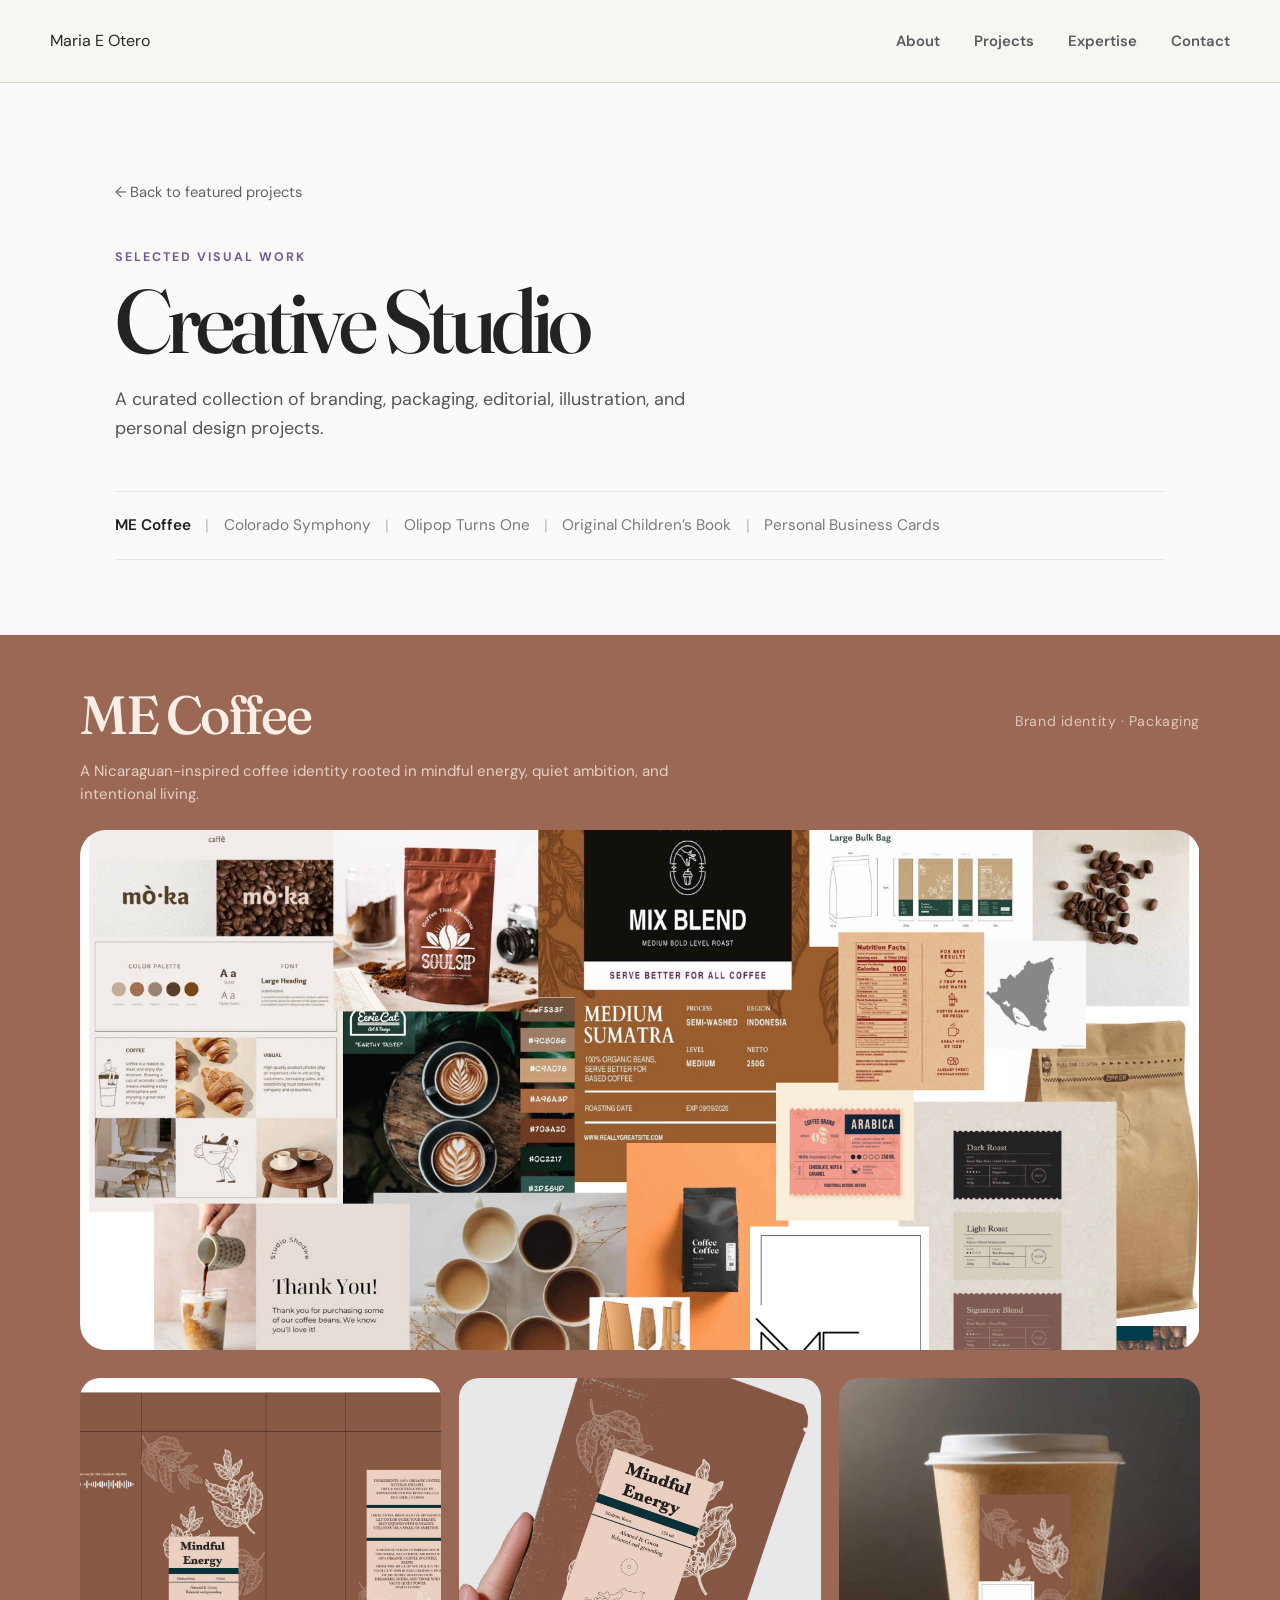
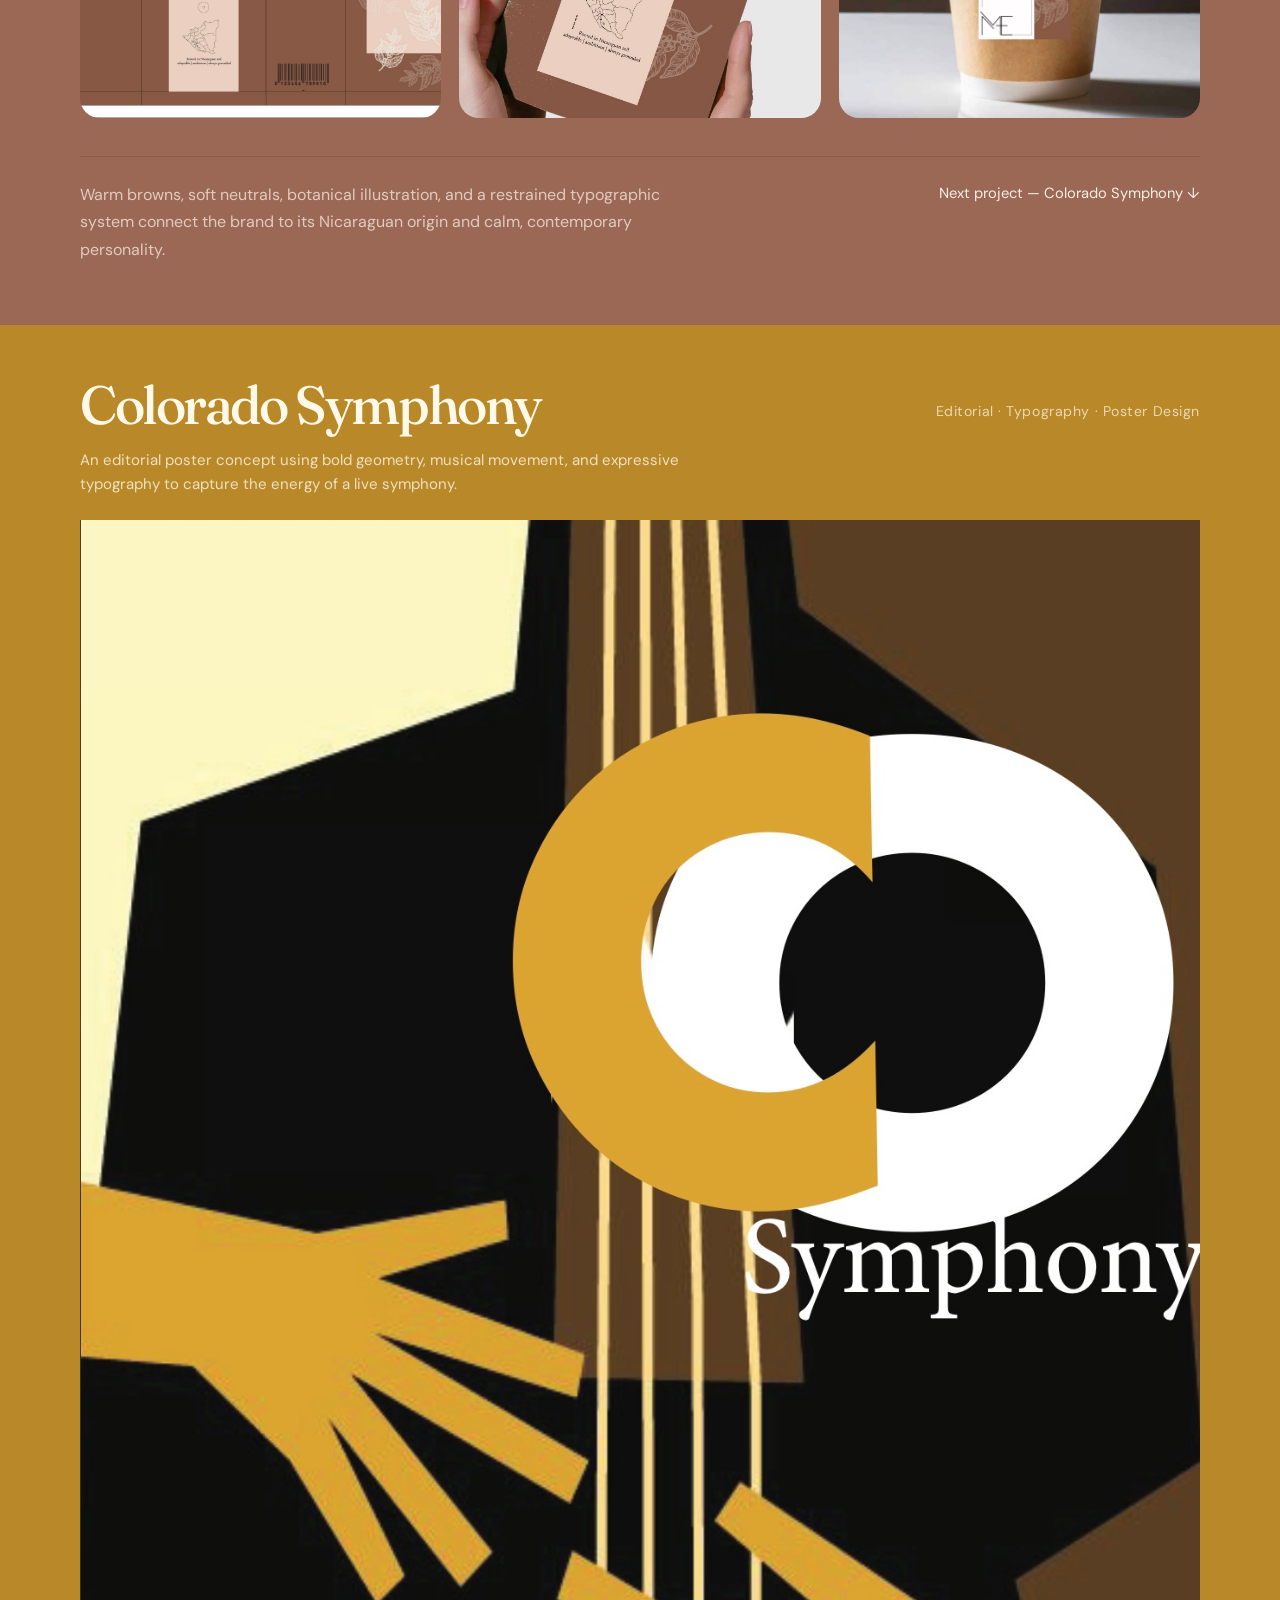
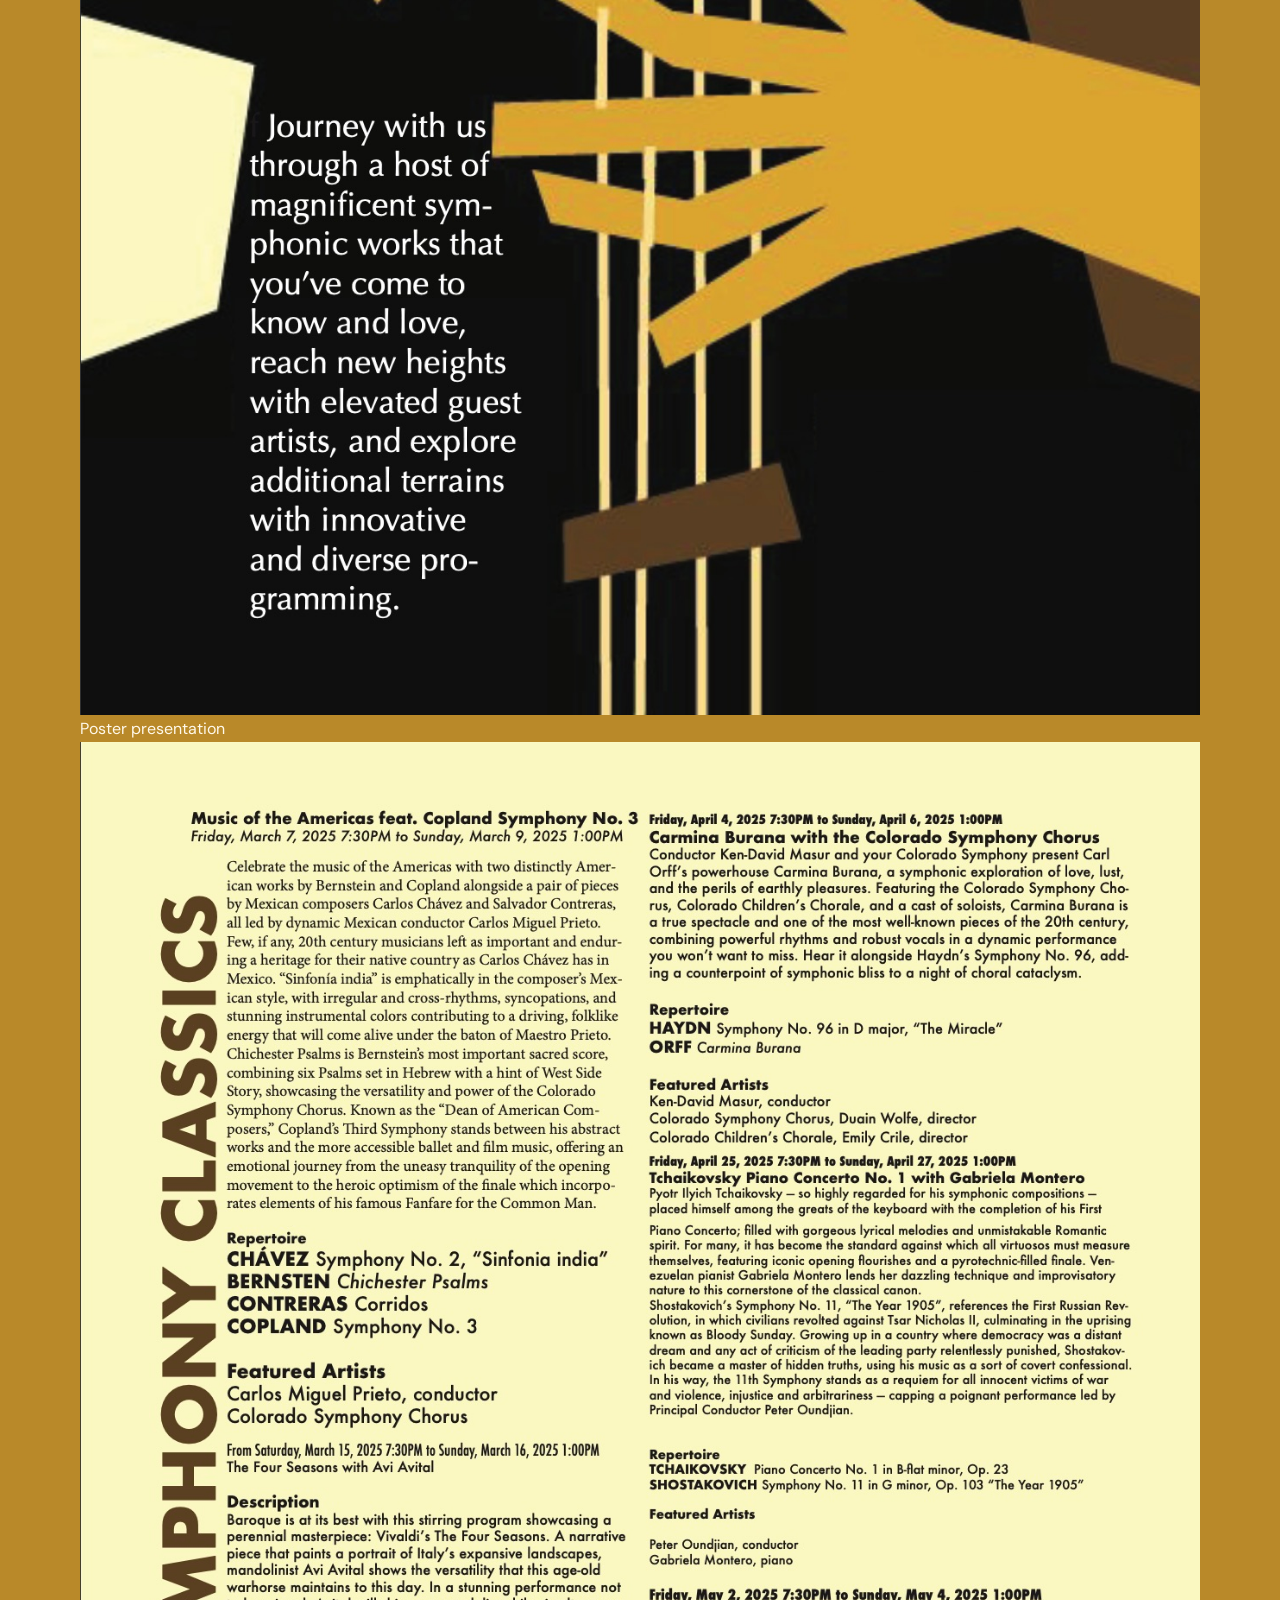
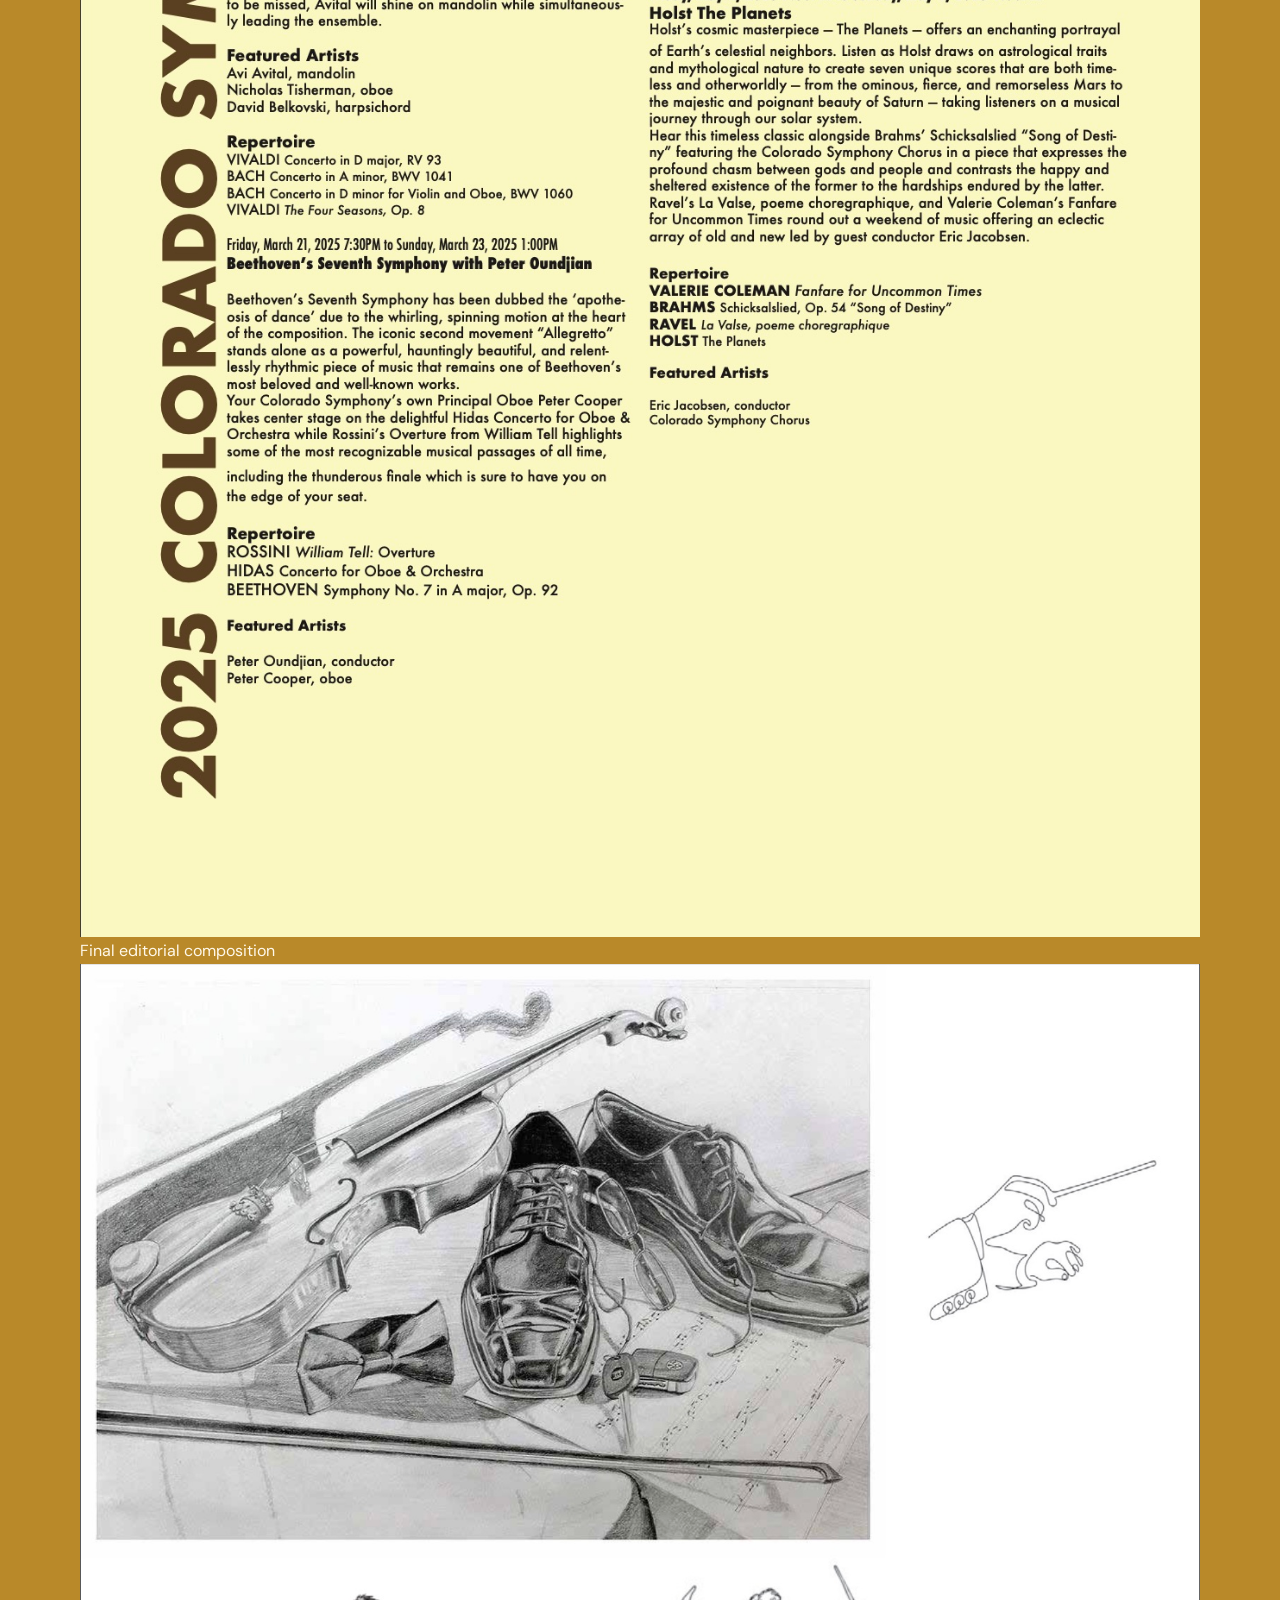
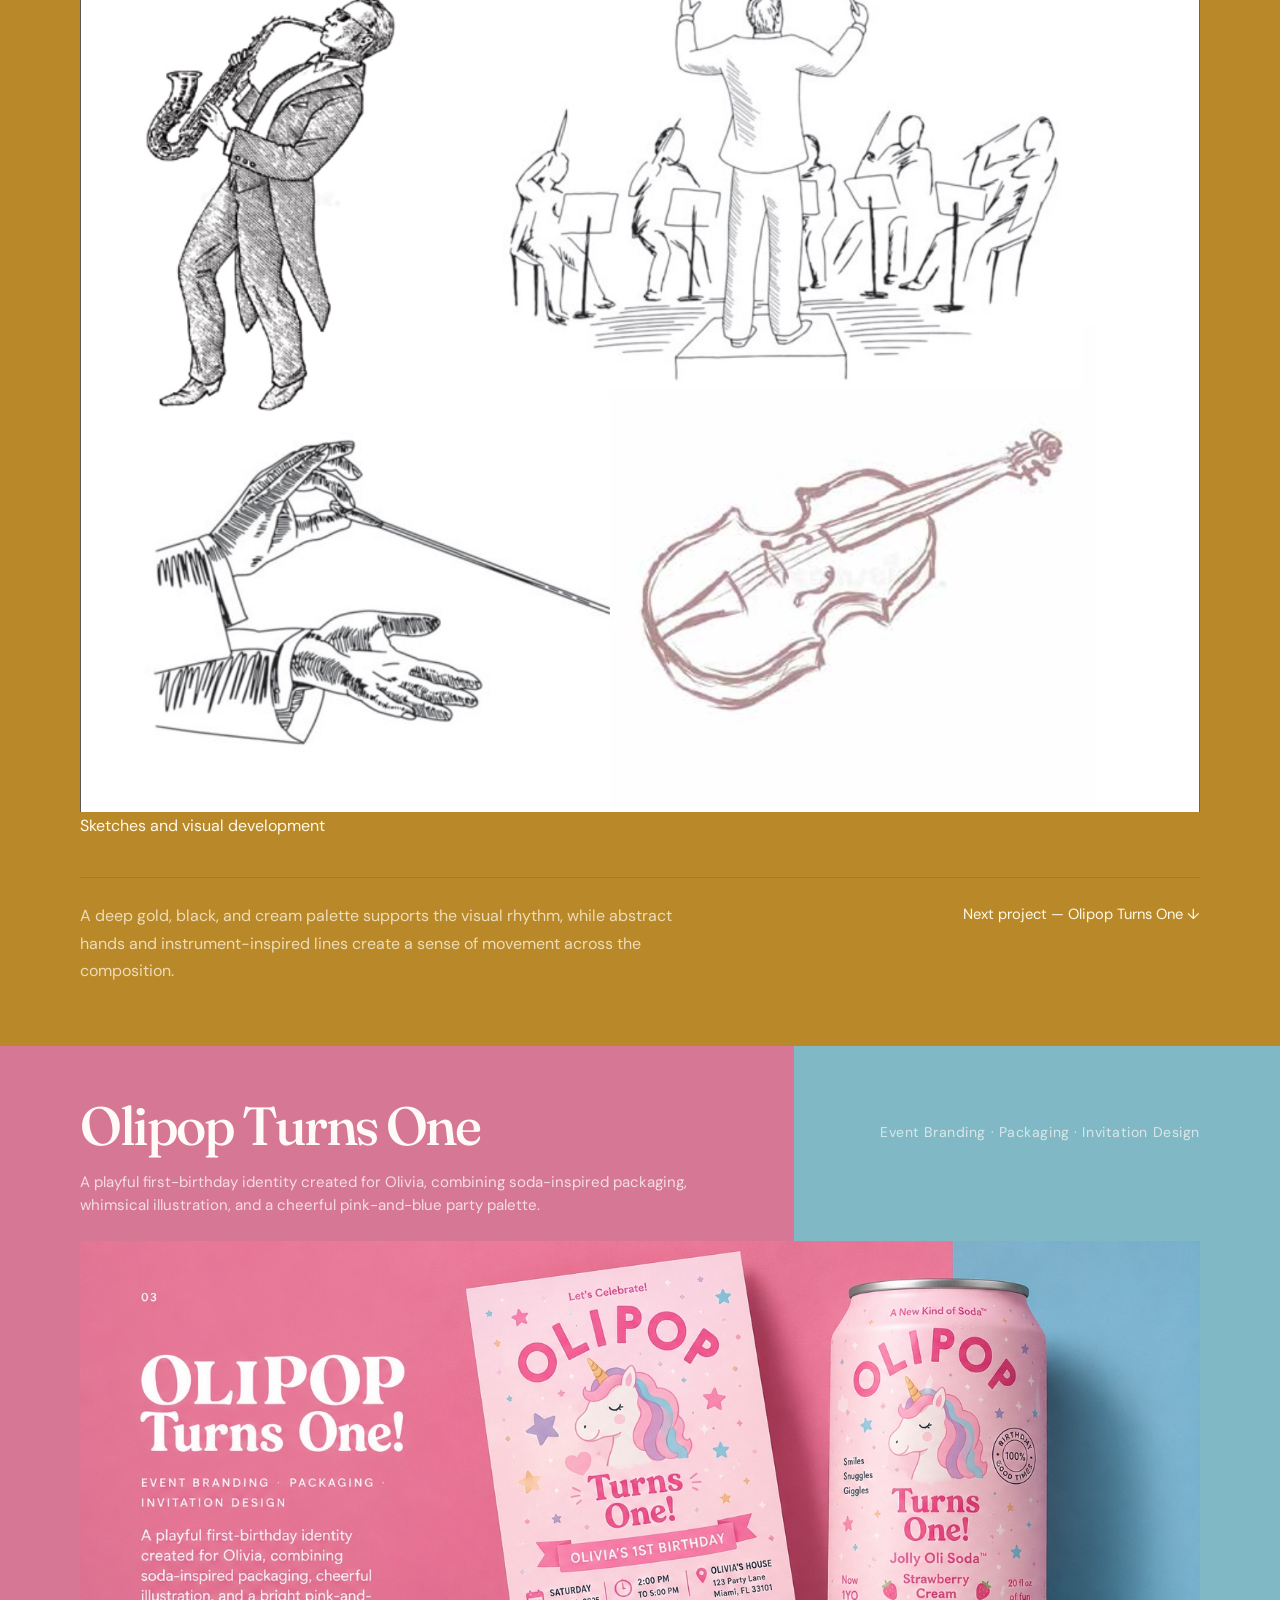
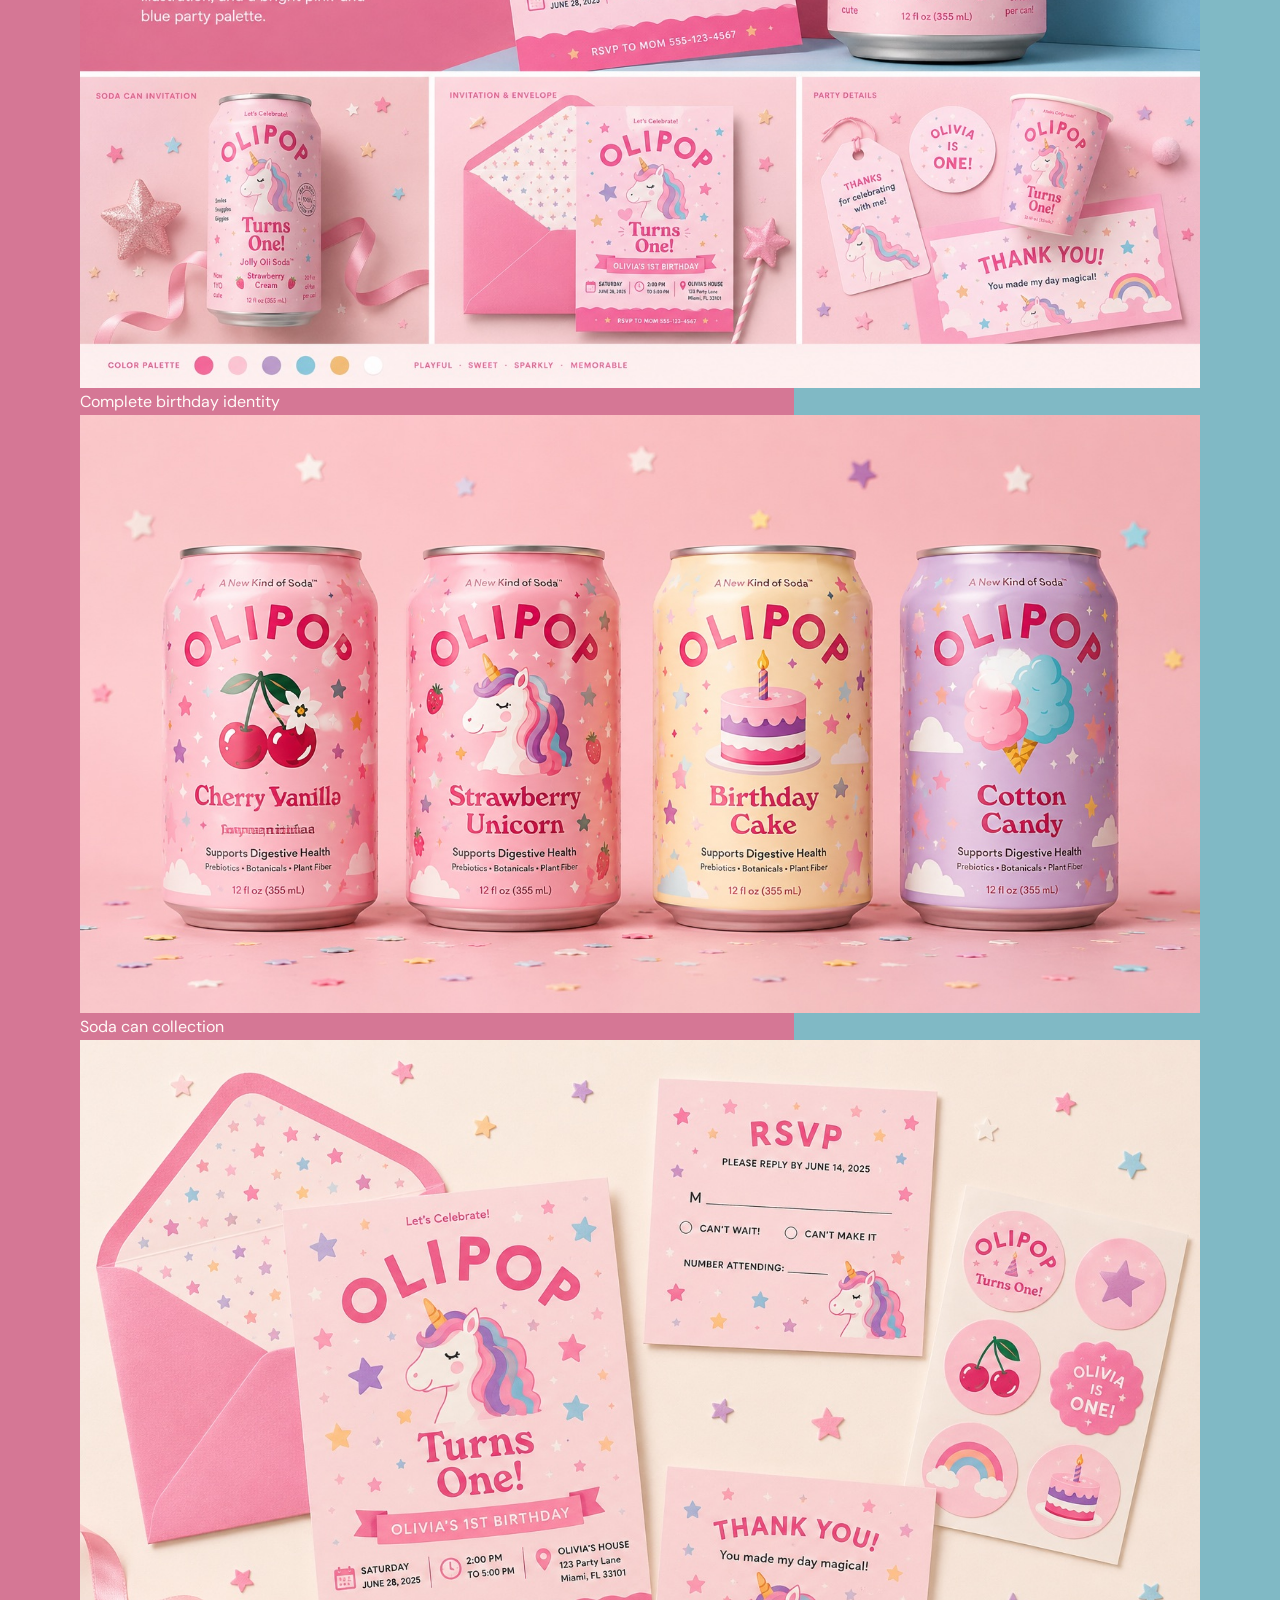
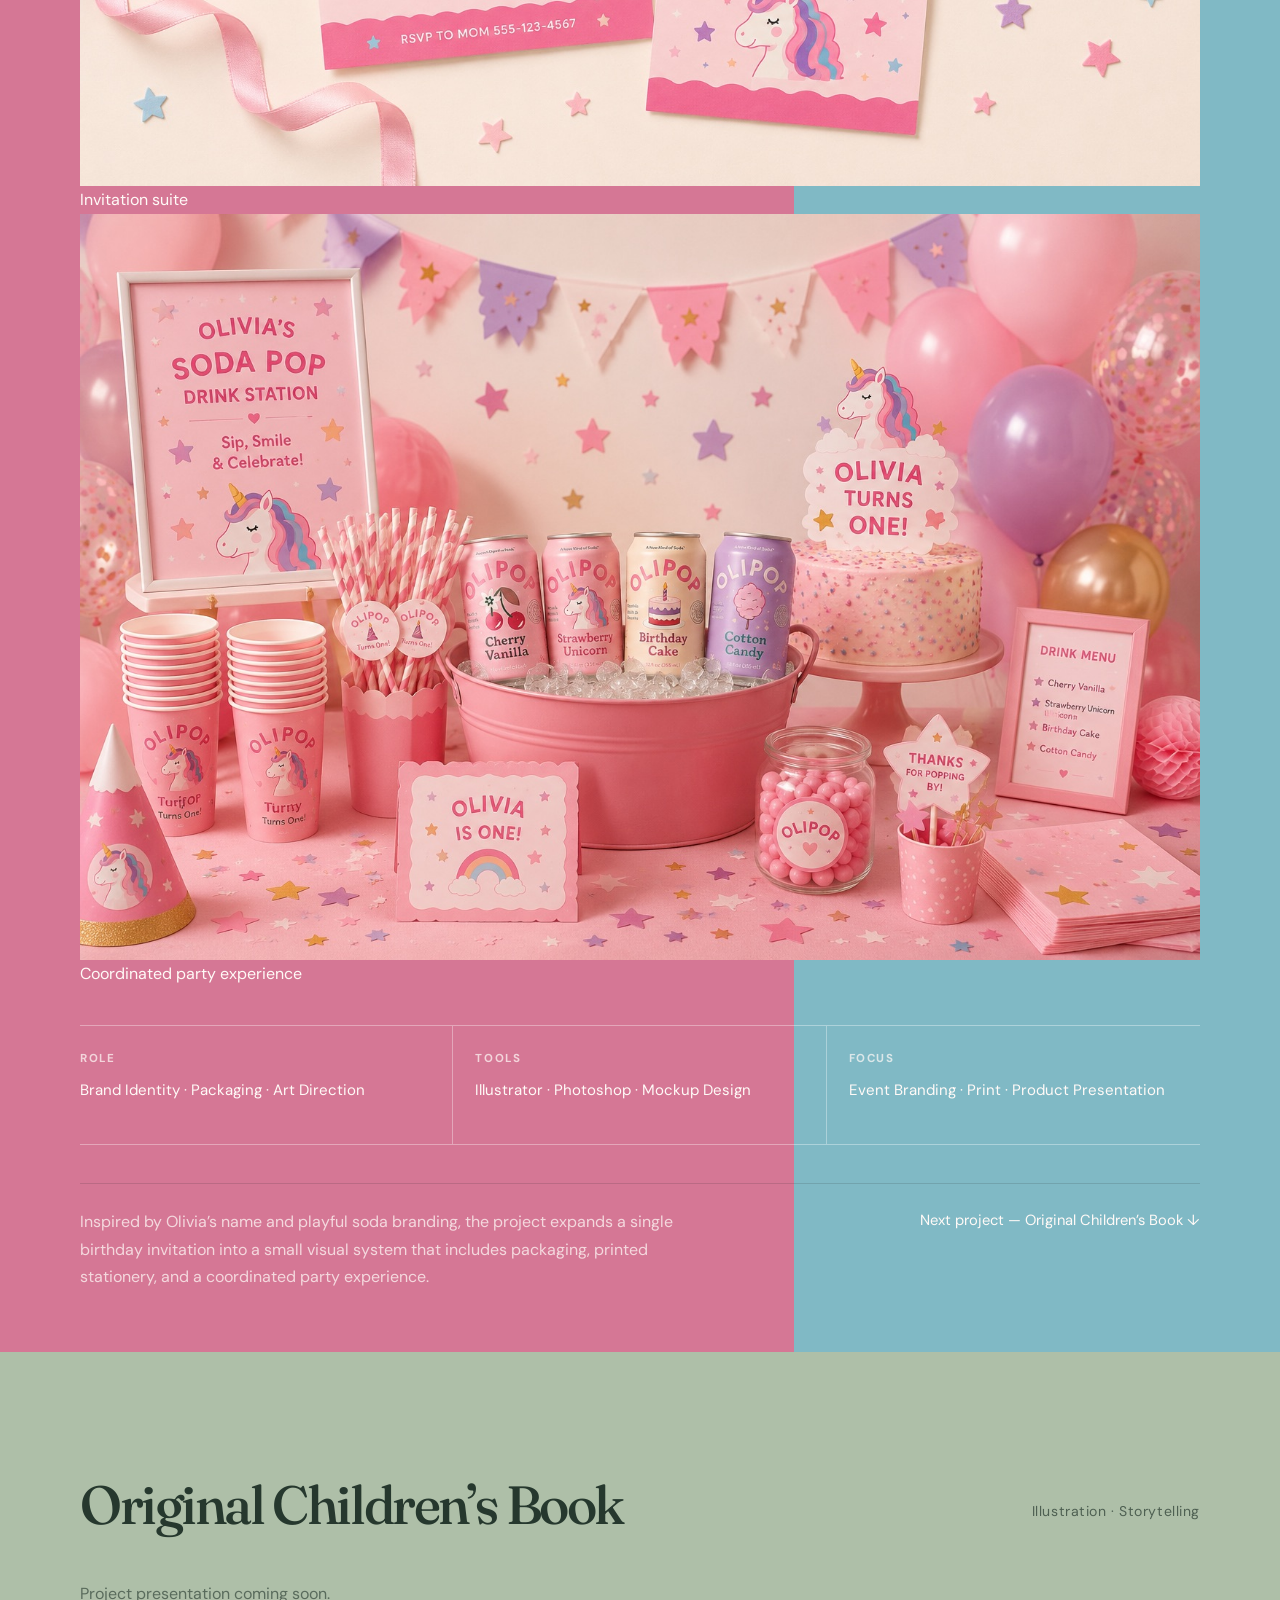
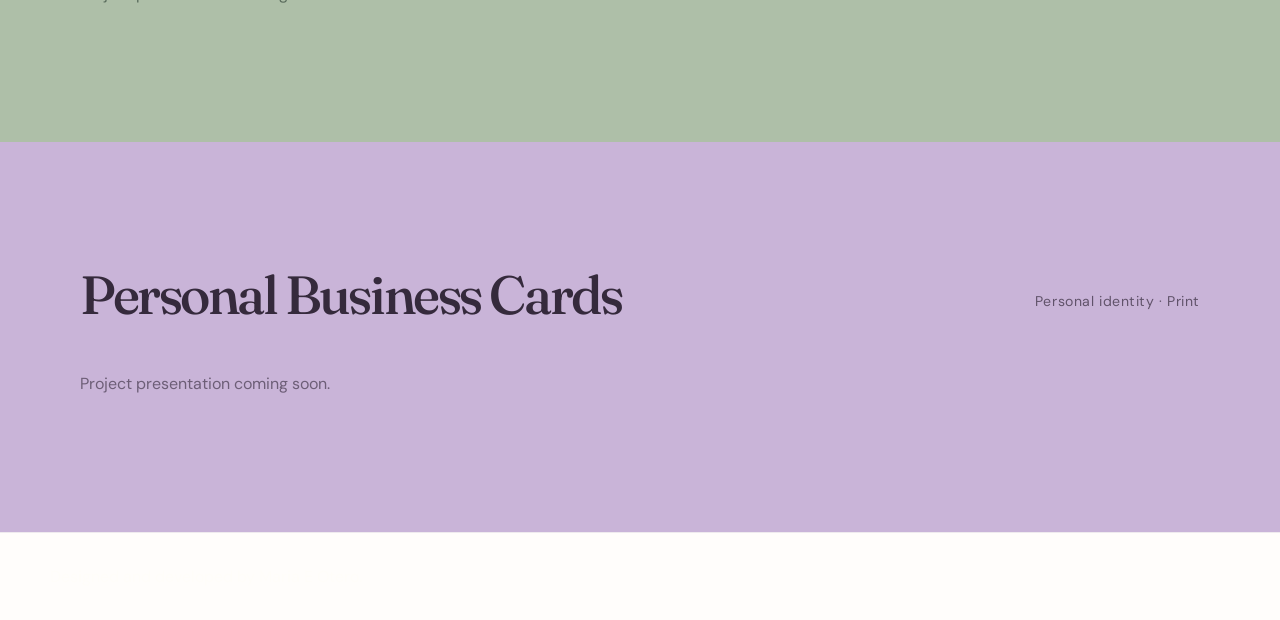
==== creative-studio.html @ f333bfcf "creative studio created" ====
<!DOCTYPE html>
<html lang="en">
  <head>
    <meta charset="UTF-8" />

    <meta
      name="viewport"
      content="width=device-width, initial-scale=1.0"
    />

    <meta
      name="description"
      content="Creative Studio by Maria E Otero — selected branding, packaging, editorial, illustration, and personal design work."
    />

    <title>Creative Studio | Maria E Otero</title>

    <link rel="stylesheet" href="style.css" />
  </head>

  <body class="creative-studio-page">

    <!-- Header -->
    <header class="site-header">
  <div class="container navigation">

    <a class="brand" href="index.html">
      Maria E Otero
    </a>

    <nav aria-label="Primary navigation">
      <ul class="nav-links">
        <li><a href="index.html#about">About</a></li>
        <li><a href="index.html#projects">Projects</a></li>
        <li><a href="index.html#expertise">Expertise</a></li>
        <li><a href="index.html#contact">Contact</a></li>
      </ul>
    </nav>

  </div>
</header>

    <main>

      <!-- Creative Studio Introduction -->
      <section class="studio-intro section">
        <div class="container studio-intro-container">

          <a class="studio-back-link" href="index.html#projects">
            ← Back to featured projects
          </a>

          <p class="section-label">Selected Visual Work</p>

          <h1>Creative Studio</h1>

          <p class="studio-intro-text">
            A curated collection of branding, packaging, editorial,
            illustration, and personal design projects.
          </p>

          <nav class="studio-project-index" aria-label="Creative projects">

  <a class="studio-project-link active" href="#coffee">
    ME Coffee
  </a>

  <span class="studio-project-divider">|</span>

  <a class="studio-project-link" href="#symphony">
    Colorado Symphony
  </a>

  <span class="studio-project-divider">|</span>

  <a class="studio-project-link" href="#olipop">
    Olipop Turns One
  </a>

  <span class="studio-project-divider">|</span>

  <a class="studio-project-link" href="#book">
    Original Children’s Book
  </a>

  <span class="studio-project-divider">|</span>

  <a class="studio-project-link" href="#business-cards">
    Personal Business Cards
  </a>

</nav>

        </div>
      </section>

      <!-- 01: ME Coffee -->
      <section class="studio-project studio-project-coffee" id="coffee">
        <div class="container studio-project-container">

          <header class="studio-project-heading">
            <div>
              <p class="studio-project-number">01</p>
              <h2>ME Coffee</h2>
            </div>

            <p class="studio-project-type">
              Brand identity · Packaging
            </p>
          </header>

          <p class="studio-project-summary">
            A Nicaraguan-inspired coffee identity rooted in mindful energy,
            quiet ambition, and intentional living.
          </p>

          <!-- Hero -->
          <figure class="studio-hero studio-coffee-hero">
            <img
              src="assets/images/me-coffee-hero.jpeg"
              alt="ME Coffee packaging and brand identity mockup"
            />
          </figure>

          <!-- Supporting Mockups -->
          <div class="studio-gallery studio-gallery-three">

            <figure class="studio-gallery-item">
              <img
                src="assets/images/me-coffee-packaging.jpeg"
                alt="ME Coffee package design and label system"
              />
            </figure>

            <figure class="studio-gallery-item">
              <img
                src="assets/images/me-coffee-bag.jpeg"
                alt="ME Coffee bag mockup"
              />
            </figure>

            <figure class="studio-gallery-item">
              <img
                src="assets/images/me-coffee-cup.jpeg"
                alt="ME Coffee takeaway cup mockup"
              />
            </figure>

          </div>

          <div class="studio-project-footer">
            <p>
              Warm browns, soft neutrals, botanical illustration, and a
              restrained typographic system connect the brand to its
              Nicaraguan origin and calm, contemporary personality.
            </p>

            <a href="#symphony">
              Next project — Colorado Symphony ↓
            </a>
          </div>

        </div>
      </section>

      <!-- 02: Colorado Symphony -->
<section
  class="studio-project studio-project-symphony"
  id="symphony"
>
  <div class="container studio-project-container">

    <header class="studio-project-heading">
      <div>
        <p class="studio-project-number">02</p>
        <h2>Colorado Symphony</h2>
      </div>

      <p class="studio-project-type">
        Editorial · Typography · Poster Design
      </p>
    </header>

    <p class="studio-project-summary">
      An editorial poster concept using bold geometry, musical movement,
      and expressive typography to capture the energy of a live symphony.
    </p>

    <!-- Vertical Editorial Gallery -->
    <div class="studio-symphony-editorial-gallery">

      <figure class="studio-symphony-editorial-item">
        <div class="studio-symphony-image-mat">
          <img
            src="assets/images/symphony-hero.jpeg"
            alt="Colorado Symphony poster presentation"
          />
        </div>
        <figcaption>Poster presentation</figcaption>
      </figure>

      <figure class="studio-symphony-editorial-item">
        <div class="studio-symphony-image-mat">
          <img
            src="assets/images/symphony-poster.jpeg"
            alt="Complete Colorado Symphony poster design"
          />
        </div>
        <figcaption>Final editorial composition</figcaption>
      </figure>

      <figure class="studio-symphony-editorial-item">
        <div class="studio-symphony-image-mat">
          <img
            src="assets/images/symphony-sketches.jpeg"
            alt="Colorado Symphony sketches and visual development"
          />
        </div>
        <figcaption>Sketches and visual development</figcaption>
      </figure>

    </div>

    <div class="studio-project-footer">
      <p>
        A deep gold, black, and cream palette supports the visual rhythm,
        while abstract hands and instrument-inspired lines create a sense
        of movement across the composition.
      </p>

      <a href="#olipop">
        Next project — Olipop Turns One ↓
      </a>
    </div>

  </div>
</section>

  <!-- 03: Olipop Turns One -->
<section
  class="studio-project studio-project-olipop"
  id="olipop"
>
  <div class="container studio-project-container">

    <header class="studio-project-heading">
      <div>
        <p class="studio-project-number">03</p>
        <h2>Olipop Turns One</h2>
      </div>

      <p class="studio-project-type">
        Event Branding · Packaging · Invitation Design
      </p>
    </header>

    <p class="studio-project-summary">
      A playful first-birthday identity created for Olivia, combining
      soda-inspired packaging, whimsical illustration, and a cheerful
      pink-and-blue party palette.
    </p>

    <!-- Compact Olipop Presentation -->
    <div class="studio-olipop-showcase">

      <figure class="studio-olipop-feature">
        <div class="studio-olipop-image-mat">
          <img
            src="assets/images/olipop-hero.jpeg"
            alt="Olipop Turns One birthday identity featuring a whimsical soda can design"
          />
        </div>
        <figcaption>Complete birthday identity</figcaption>
      </figure>

      <div class="studio-olipop-supporting">

        <figure class="studio-olipop-item">
          <div class="studio-olipop-image-mat">
            <img
              src="assets/images/olipop-can-collection.jpeg"
              alt="Four-can Olipop birthday flavor collection"
            />
          </div>
          <figcaption>Soda can collection</figcaption>
        </figure>

        <figure class="studio-olipop-item">
          <div class="studio-olipop-image-mat">
            <img
              src="assets/images/olipop-invitation-suite.jpeg"
              alt="Olipop birthday invitation suite with invitation, RSVP card, stickers, and thank-you card"
            />
          </div>
          <figcaption>Invitation suite</figcaption>
        </figure>

        <figure class="studio-olipop-item">
          <div class="studio-olipop-image-mat">
            <img
              src="assets/images/olipop-party-experience.jpeg"
              alt="Olipop-themed first birthday party experience with drinks, decorations, and cake"
            />
          </div>
          <figcaption>Coordinated party experience</figcaption>
        </figure>

      </div>

    </div>

    <!-- Project Details -->
    <div class="studio-project-details">

      <div>
        <p class="studio-detail-label">Role</p>
        <p>Brand Identity · Packaging · Art Direction</p>
      </div>

      <div>
        <p class="studio-detail-label">Tools</p>
        <p>Illustrator · Photoshop · Mockup Design</p>
      </div>

      <div>
        <p class="studio-detail-label">Focus</p>
        <p>Event Branding · Print · Product Presentation</p>
      </div>

    </div>

    <div class="studio-project-footer">
      <p>
        Inspired by Olivia’s name and playful soda branding, the project
        expands a single birthday invitation into a small visual system
        that includes packaging, printed stationery, and a coordinated
        party experience.
      </p>

      <a href="#book">
        Next project — Original Children’s Book ↓
      </a>
    </div>

  </div>
</section>

      <!-- 04: Children's Book Placeholder -->
      <section
        class="studio-project studio-project-placeholder studio-project-book"
        id="book"
      >
        <div class="container studio-project-container">

          <header class="studio-project-heading">
            <div>
              <p class="studio-project-number">04</p>
              <h2>Original Children’s Book</h2>
            </div>

            <p class="studio-project-type">
              Illustration · Storytelling
            </p>
          </header>

          <p class="studio-coming-soon">
            Project presentation coming soon.
          </p>

        </div>
      </section>

      <!-- 05: Business Cards Placeholder -->
      <section
        class="studio-project studio-project-placeholder studio-project-cards"
        id="business-cards"
      >
        <div class="container studio-project-container">

          <header class="studio-project-heading">
            <div>
              <p class="studio-project-number">05</p>
              <h2>Personal Business Cards</h2>
            </div>

            <p class="studio-project-type">
              Personal identity · Print
            </p>
          </header>

          <p class="studio-coming-soon">
            Project presentation coming soon.
          </p>

        </div>
      </section>

    </main>

    <footer class="site-footer">
      <div class="container">
        <p>Designed and developed by Maria E Otero.</p>
      </div>
    </footer>

  </body>
</html>
---- style.css ----
/* -------------------------------------------------
   Google Fonts
-------------------------------------------------- */

@import url("https://fonts.googleapis.com/css2?family=DM+Sans:wght@400;500;600;700&family=Fraunces:opsz,wght@9..144,500;9..144,600;9..144,700&display=swap");


/* -------------------------------------------------
   Brand variables
-------------------------------------------------- */

:root {
  --cream: #f8f5ef;
  --cream-dark: #eee8df;
  --white: #fffdf9;

  --lavender: #c8b8e8;
  --lavender-light: #e8def6;
  --lavender-dark: #725f94;

  --terracotta: #d5a18c;
  --terracotta-light: #efd5ca;

  --sage: #aab9a2;
  --sage-light: #dfe7db;

  --blue: #abc0d3;
  --blue-light: #dce7ef;

  --mustard: #d8b46b;
  --mustard-light: #f1e1b9;

  --ink: #29282c;
  --ink-soft: #5d5962;
  --line: #d9d2ca;

  --heading-font: "Fraunces", Georgia, serif;
  --body-font: "DM Sans", Arial, sans-serif;

  --page-width: 1180px;
  --narrow-width: 850px;

  --radius-small: 14px;
  --radius-medium: 24px;
  --radius-large: 38px;

  --shadow-soft: 0 18px 50px rgba(63, 52, 74, 0.09);
  --transition: 180ms ease;
}


/* -------------------------------------------------
   Reset and global styles
-------------------------------------------------- */

* {
  box-sizing: border-box;
  margin: 0;
  padding: 0;
}

html {
  scroll-behavior: smooth;
}

body {
  background: var(--cream);
  color: var(--ink);
  font-family: var(--body-font);
  font-size: 16px;
  line-height: 1.7;
}

img,
svg {
  display: block;
  max-width: 100%;
}

a {
  color: inherit;
}

button,
a {
  -webkit-tap-highlight-color: transparent;
}

ul {
  list-style: none;
}

section {
  scroll-margin-top: 100px;
}

.container {
  width: min(calc(100% - 40px), var(--page-width));
  margin-inline: auto;
}

.narrow-container {
  max-width: var(--narrow-width);
}

.section {
  padding: 110px 0;
}

.section-label,
.eyebrow,
.card-eyebrow {
  color: var(--lavender-dark);
  font-size: 0.78rem;
  font-weight: 700;
  letter-spacing: 0.16em;
  text-transform: uppercase;
}

.section-heading {
  margin-bottom: 48px;
}

.contact h2 {
  max-width: 800px;
  margin-top: 12px;
}

h1,
h2,
h3 {
  font-family: var(--heading-font);
  font-weight: 600;
  line-height: 1.08;
}

h1 {
  max-width: 900px;
  font-size: clamp(3rem, 7vw, 6.7rem);
  letter-spacing: -0.045em;
}

h2 {
  font-size: clamp(2.2rem, 4.5vw, 4rem);
  letter-spacing: -0.035em;
}

h3 {
  font-size: clamp(1.55rem, 2.5vw, 2.2rem);
  letter-spacing: -0.02em;
}


/* -------------------------------------------------
   Navigation
-------------------------------------------------- */

.site-header {
  position: sticky;
  top: 0;
  z-index: 1000;
  border-bottom: 1px solid rgba(217, 210, 202, 0.75);
  background: rgba(248, 245, 239, 0.9);
  backdrop-filter: blur(14px);
}

.navigation {
  display: flex;
  min-height: 82px;
  align-items: center;
  justify-content: space-between;
}

.brand {
  display: inline-flex;
  align-items: center;
  gap: 8px;
  color: var(--ink);
  text-decoration: none;
}

.brand-logo {
  height: 48px;
  width: auto;
  display: block;
  transition: transform 0.25s ease;
}

.brand:hover .brand-logo {
  transform: scale(1.05);
}

.nav-links {
  display: flex;
  align-items: center;
  gap: 34px;
}

.nav-links a {
  position: relative;
  color: var(--ink-soft);
  font-size: 0.93rem;
  font-weight: 600;
  text-decoration: none;
}

.nav-links a::after {
  position: absolute;
  right: 0;
  bottom: -7px;
  left: 0;
  width: 0;
  height: 2px;
  margin: auto;
  background: var(--lavender-dark);
  content: "";
  transition: width var(--transition);
}

.nav-links a:hover,
.nav-links a:focus-visible {
  color: var(--ink);
}

.nav-links a:hover::after,
.nav-links a:focus-visible::after {
  width: 100%;
}


/* -------------------------------------------------
   Buttons and text links
-------------------------------------------------- */

.button {
  display: inline-flex;
  min-height: 52px;
  align-items: center;
  justify-content: center;
  border: 1px solid var(--ink);
  border-radius: 999px;
  padding: 12px 24px;
  font-size: 0.94rem;
  font-weight: 700;
  text-decoration: none;
  transition:
    transform var(--transition),
    background-color var(--transition),
    color var(--transition),
    box-shadow var(--transition);
}

.button:hover,
.button:focus-visible {
  transform: translateY(-3px);
}

.button-primary {
  background: var(--ink);
  color: var(--white);
}

.button-primary:hover,
.button-primary:focus-visible {
  box-shadow: 0 12px 28px rgba(41, 40, 44, 0.2);
}

.button-secondary {
  background: transparent;
  color: var(--ink);
}

.button-secondary:hover,
.button-secondary:focus-visible {
  background: var(--white);
}

.text-link {
  display: inline-flex;
  align-items: center;
  gap: 9px;
  margin-top: 22px;
  color: var(--ink);
  font-size: 0.94rem;
  font-weight: 700;
  text-decoration: none;
}

.text-link span {
  transition: transform var(--transition);
}

.text-link:hover span,
.text-link:focus-visible span {
  transform: translateX(5px);
}


/* -------------------------------------------------
   Hero
-------------------------------------------------- */

.hero {
  min-height: calc(100vh - 82px);
  display: flex;
  align-items: center;
  overflow: hidden;
}

.hero-layout {
  display: grid;
  align-items: center;
  gap: 65px;
  grid-template-columns: minmax(0, 1.3fr) minmax(320px, 0.7fr);
}

.hero-content {
  position: relative;
  z-index: 2;
}

.hero-content .eyebrow {
  margin-bottom: 20px;
}

.hero-tagline {
  max-width: 710px;
  margin-top: 30px;
  font-family: var(--heading-font);
  font-size: clamp(1.45rem, 2.6vw, 2.2rem);
  line-height: 1.32;
}

.hero-description {
  max-width: 670px;
  margin-top: 22px;
  color: var(--ink-soft);
  font-size: 1.06rem;
}

.hero-buttons {
  display: flex;
  flex-wrap: wrap;
  gap: 14px;
  margin-top: 36px;
}

.hero-art {
  position: relative;
  min-height: 520px;
}

.hero-shape {
  position: absolute;
  border-radius: 50%;
}

.hero-shape-one {
  top: 15px;
  right: -70px;
  width: 360px;
  height: 410px;
  border-radius: 45% 55% 60% 40% / 45% 38% 62% 55%;
  background: var(--lavender-light);
  transform: rotate(10deg);
}

.hero-shape-two {
  right: 140px;
  bottom: 25px;
  width: 190px;
  height: 190px;
  background: var(--terracotta-light);
}

.hero-portrait-placeholder {
  position: absolute;
  top: 95px;
  right: 35px;
  display: flex;
  width: 300px;
  height: 350px;
  flex-direction: column;
  align-items: center;
  justify-content: center;
  border: 1px solid rgba(114, 95, 148, 0.28);
  border-radius: 48% 52% 43% 57% / 50% 43% 57% 50%;
  background: rgba(255, 253, 249, 0.68);
  box-shadow: var(--shadow-soft);
  text-align: center;
  transform: rotate(-3deg);
}

.hero-portrait-placeholder span {
  font-family: var(--heading-font);
  font-size: 4.6rem;
  line-height: 1;
}

.hero-portrait-placeholder p {
  margin-top: 18px;
  color: var(--ink-soft);
  font-size: 0.78rem;
  font-weight: 700;
  letter-spacing: 0.12em;
  line-height: 1.5;
  text-transform: uppercase;
}

.hero-doodle {
  position: absolute;
  right: 180px;
  bottom: 0;
  width: 180px;
  color: var(--lavender-dark);
  transform: rotate(-8deg);
}

/* -------------------------------------------------
   About
-------------------------------------------------- */

.about {
  background: var(--white);
}

.about-introduction {
  margin-top: 18px;
  padding-left: 28px;
  border-left: 3px solid var(--lavender);
}

.about-introduction p {
  font-family: var(--heading-font);
  font-size: clamp(1.5rem, 3vw, 2.25rem);
  line-height: 1.35;
}

.about-copy {
  display: grid;
  gap: 24px;
  margin-top: 32px;
  color: var(--ink-soft);
  font-size: 1.03rem;
}


/* -------------------------------------------------
   Education
-------------------------------------------------- */

.education-list {
  display: grid;
  gap: 28px;
}

.education-card {
  display: grid;
  overflow: hidden;
  border: 1px solid var(--line);
  border-radius: var(--radius-large);
  background: var(--white);
  box-shadow: var(--shadow-soft);
  grid-template-columns: 0.9fr 1.1fr;
}

.education-main,
.education-description {
  padding: clamp(34px, 5vw, 64px);
}

.education-main {
  background: var(--lavender-light);
}

.education-card-secondary .education-main {
  background: var(--blue-light);
}

.education-main h3 {
  margin-top: 12px;
  font-size: clamp(2.2rem, 4vw, 3.5rem);
}

.school-name {
  margin-top: 26px;
  font-weight: 700;
}

.college-name {
  margin-top: 4px;
  color: var(--ink-soft);
}

.education-grade {
  display: inline-flex;
  margin-top: 22px;
  border: 1px solid rgba(41, 40, 44, 0.16);
  border-radius: 999px;
  background: rgba(255, 253, 249, 0.65);
  padding: 7px 14px;
  font-size: 0.82rem;
  font-weight: 700;
}

.education-description {
  display: flex;
  flex-direction: column;
  justify-content: center;
  gap: 20px;
  color: var(--ink-soft);
  font-size: 1.03rem;
}



/* -------------------------------------------------
   Projects
-------------------------------------------------- */

.projects {
  background: var(--white);
}

.featured-project {
  display: grid;
  overflow: hidden;
  border-radius: var(--radius-large);
  background: var(--cream);
  box-shadow: var(--shadow-soft);
  grid-template-columns: 1.1fr 0.9fr;
}

.featured-project-visual {
  position: relative;
  display: flex;
  min-height: 510px;
  align-items: center;
  justify-content: center;
  overflow: hidden;
  background: var(--sage-light);
}

.pawpulse-device {
  position: relative;
  z-index: 2;
  display: flex;
  width: 190px;
  height: 235px;
  align-items: center;
  justify-content: center;
  border-radius: 38px;
  background: var(--ink);
  box-shadow: 0 30px 50px rgba(41, 40, 44, 0.28);
  color: var(--white);
  transform: rotate(-7deg);
}

.pawpulse-device p {
  font-family: var(--heading-font);
  font-size: 1.65rem;
}

.device-light {
  position: absolute;
  top: 24px;
  right: 25px;
  width: 11px;
  height: 11px;
  border-radius: 50%;
  background: var(--sage);
  box-shadow: 0 0 13px rgba(170, 185, 162, 0.8);
}

.signal-line {
  position: absolute;
  bottom: 42px;
  left: 0;
  width: 100%;
  color: rgba(72, 94, 67, 0.48);
}

.featured-project-content {
  display: flex;
  flex-direction: column;
  justify-content: center;
  padding: clamp(36px, 6vw, 72px);
}

.featured-project-content h3 {
  margin-top: 13px;
  font-size: clamp(3rem, 5vw, 5rem);
}

.featured-project-content > p:not(.card-eyebrow) {
  margin-top: 25px;
  color: var(--ink-soft);
}

.project-tags {
  display: flex;
  flex-wrap: wrap;
  gap: 9px;
  margin-top: 25px;
}

.project-tags span {
  border: 1px solid var(--line);
  border-radius: 999px;
  background: var(--white);
  padding: 7px 12px;
  font-size: 0.76rem;
  font-weight: 600;
}

.project-grid {
  display: grid;
  gap: 24px;
  margin-top: 28px;
  grid-template-columns: repeat(3, minmax(0, 1fr));
}

.project-card {
  overflow: hidden;
  border: 1px solid var(--line);
  border-radius: var(--radius-medium);
  background: var(--cream);
  transition:
    transform var(--transition),
    box-shadow var(--transition);
}

.project-card:hover {
  transform: translateY(-6px);
  box-shadow: var(--shadow-soft);
}

.project-visual {
  position: relative;
  min-height: 270px;
  overflow: hidden;
}

.project-card-content {
  padding: 30px;
}

.project-card-content h3 {
  margin-top: 9px;
}

.project-card-content > p:not(.card-eyebrow) {
  margin-top: 16px;
  color: var(--ink-soft);
  font-size: 0.94rem;
}


/* -------------------------------------------------
   Motion project visual
-------------------------------------------------- */

.motion-visual {
  background: var(--terracotta-light);
}

.motion-sun {
  position: absolute;
  top: 42px;
  right: 54px;
  width: 72px;
  height: 72px;
  border-radius: 50%;
  background: var(--mustard);
}

.motion-volcano {
  position: absolute;
  right: 70px;
  bottom: 48px;
  width: 0;
  height: 0;
  border-right: 85px solid transparent;
  border-bottom: 145px solid var(--terracotta);
  border-left: 85px solid transparent;
}

.motion-wave {
  position: absolute;
  right: -30px;
  left: -30px;
  height: 90px;
  border-radius: 50%;
}

.wave-one {
  bottom: -35px;
  background: var(--blue);
  transform: rotate(3deg);
}

.wave-two {
  bottom: -58px;
  background: var(--blue-light);
  transform: rotate(-4deg);
}


/* -------------------------------------------------
   EchoBand project visual
-------------------------------------------------- */

.echoband-visual {
  display: flex;
  align-items: center;
  justify-content: center;
  background: var(--blue-light);
}

.wristband {
  position: relative;
  z-index: 2;
  display: flex;
  width: 95px;
  height: 215px;
  align-items: center;
  justify-content: center;
  border: 20px solid var(--ink);
  border-radius: 50px;
  transform: rotate(12deg);
}

.wristband-screen {
  display: flex;
  width: 72px;
  height: 92px;
  align-items: center;
  justify-content: center;
  border-radius: 17px;
  background: var(--lavender);
  font-size: 0.72rem;
  font-weight: 700;
}

.echo {
  position: absolute;
  border: 2px solid var(--lavender-dark);
  border-left: 0;
  border-radius: 0 100px 100px 0;
}

.echo-one {
  right: 62px;
  width: 45px;
  height: 80px;
}

.echo-two {
  right: 39px;
  width: 75px;
  height: 125px;
}

.echo-three {
  right: 17px;
  width: 105px;
  height: 170px;
}


/* -------------------------------------------------
   Interaction project visual
-------------------------------------------------- */

.interaction-visual {
  display: flex;
  align-items: center;
  justify-content: center;
  background: var(--mustard-light);
}

.browser-window {
  width: 78%;
  overflow: hidden;
  border: 1px solid rgba(41, 40, 44, 0.18);
  border-radius: 15px;
  background: var(--white);
  box-shadow: var(--shadow-soft);
}

.browser-bar {
  display: flex;
  gap: 6px;
  padding: 12px;
  background: var(--cream-dark);
}

.browser-bar span {
  width: 8px;
  height: 8px;
  border-radius: 50%;
  background: var(--terracotta);
}

.browser-content {
  display: flex;
  min-height: 150px;
  align-items: center;
  justify-content: center;
}

.volume-control {
  position: relative;
  width: 72%;
  height: 8px;
  border-radius: 999px;
  background: var(--ink);
}

.volume-dot {
  position: absolute;
  top: 50%;
  right: 12%;
  width: 25px;
  height: 25px;
  border: 5px solid var(--white);
  border-radius: 50%;
  background: var(--lavender-dark);
  box-shadow: 0 4px 12px rgba(41, 40, 44, 0.2);
  transform: translateY(-50%);
}

/* -------------------------------------------------
   Capabilities
-------------------------------------------------- */

.skills .section-heading {
  max-width: 760px;
  margin-bottom: 52px;
}

.skills .section-heading h2 {
  margin-top: 12px;
}

.skills-grid {
  display: grid;
  gap: 18px;
  grid-template-columns: repeat(4, minmax(0, 1fr));
}

.skill-card {
  display: flex;
  min-height: 370px;
  flex-direction: column;

  border: 1px solid var(--line);
  border-radius: var(--radius-medium);

  padding: 36px 32px;

  background: var(--white);
}

/* Card background colors */

.skill-card:nth-child(1) {
  background: var(--lavender-light);
}

.skill-card:nth-child(2) {
  background: var(--sage-light);
}

.skill-card:nth-child(3) {
  background: var(--blue-light);
}

.skill-card:nth-child(4) {
  background: var(--terracotta-light);
}

/* Card titles */

.skill-card h3 {
  margin: 0;

  font-size: clamp(1.7rem, 2.1vw, 2.15rem);
  line-height: 1.08;
}

/* Short supporting statement */

.skill-description {
  min-height: 76px;
  margin-top: 18px;

  color: var(--ink-soft);

  font-family: var(--heading-font);
  font-size: 1rem;
  font-style: italic;
  line-height: 1.5;
}

/* Capability lists */

.skill-card ul {
  display: grid;
  gap: 0;

  margin-top: 24px;
}

.skill-card li {
  padding: 12px 0;

  border-bottom: 1px solid rgba(41, 40, 44, 0.13);

  font-size: 0.92rem;
  line-height: 1.45;
}

.skill-card li:first-child {
  padding-top: 0;
}

.skill-card li:last-child {
  padding-bottom: 0;
  border-bottom: 0;
}

/* Tablet */

@media (max-width: 950px) {
  .skills-grid {
    grid-template-columns: repeat(2, minmax(0, 1fr));
  }

  .skill-card {
    min-height: 350px;
  }
}

/* Mobile */

@media (max-width: 650px) {
  .skills .section-heading {
    margin-bottom: 38px;
  }

  .skills-grid {
    grid-template-columns: 1fr;
  }

  .skill-card {
    min-height: auto;
    padding: 32px 26px;
  }

  .skill-description {
    min-height: auto;
  }
}


/* -------------------------------------------------
   Contact
-------------------------------------------------- */

.contact {
  background: var(--lavender-light);
  text-align: center;
}

.contact-container {
  max-width: 850px;
}

.contact-description {
  max-width: 650px;
  margin: 25px auto 0;
  color: var(--ink-soft);
  font-size: 1.03rem;
}

.contact-buttons {
  display: flex;
  flex-wrap: wrap;
  justify-content: center;
  gap: 14px;
  margin-top: 35px;
}


/* -------------------------------------------------
   Footer
-------------------------------------------------- */

.site-footer {
  border-top: 1px solid var(--line);
  background: var(--ink);
  color: var(--white);
}

.footer-content {
  display: flex;
  min-height: 135px;
  align-items: center;
  justify-content: space-between;
  gap: 25px;
  font-size: 0.82rem;
}

.footer-brand {
  display: inline-flex;
  align-items: center;
  gap: 8px;
  font-family: var(--heading-font);
  font-size: 1.1rem;
  letter-spacing: 0.08em;
}


/* -------------------------------------------------
   Tablet
-------------------------------------------------- */

@media (max-width: 950px) {
  .section {
    padding: 90px 0;
  }

  .hero {
    min-height: auto;
  }

  .hero-layout {
    grid-template-columns: 1fr;
  }

  .hero-art {
    min-height: 430px;
    max-width: 520px;
    width: 100%;
    margin-inline: auto;
  }

  .hero-portrait-placeholder {
    right: 80px;
  }

  .education-card {
    grid-template-columns: 1fr;
  }


  .featured-project {
    grid-template-columns: 1fr;
  }

  .featured-project-visual {
    min-height: 420px;
  }

  .project-grid {
    grid-template-columns: repeat(2, minmax(0, 1fr));
  }

  .project-card:last-child {
    grid-column: 1 / -1;
  }

  .skills-grid {
    grid-template-columns: repeat(2, minmax(0, 1fr));
  }
}


/* -------------------------------------------------
   Mobile
-------------------------------------------------- */

@media (max-width: 650px) {
  .container {
    width: min(calc(100% - 28px), var(--page-width));
  }

  .section {
    padding: 75px 0;
  }

  .navigation {
    min-height: auto;
    flex-direction: column;
    gap: 16px;
    padding: 18px 0;
  }

  .nav-links {
    width: 100%;
    justify-content: space-between;
    gap: 12px;
  }

  .nav-links a {
    font-size: 0.82rem;
  }

  h1 {
    font-size: clamp(2.7rem, 14vw, 4.7rem);
  }

  .hero {
    padding-top: 75px;
  }

  .hero-tagline {
    font-size: 1.45rem;
  }

  .hero-buttons,
  .contact-buttons {
    flex-direction: column;
  }

  .button {
    width: 100%;
  }

  .hero-art {
    min-height: 350px;
  }

  .hero-shape-one {
    right: -45px;
    width: 280px;
    height: 320px;
  }

  .hero-shape-two {
    right: auto;
    bottom: 15px;
    left: 5px;
    width: 145px;
    height: 145px;
  }

  .hero-portrait-placeholder {
    top: 40px;
    right: 20px;
    width: 245px;
    height: 285px;
  }

  .hero-portrait-placeholder span {
    font-size: 3.7rem;
  }

  .hero-doodle {
    right: 120px;
    bottom: -10px;
    width: 145px;
  }

  .section-heading {
    margin-bottom: 72px;
  }

  .education-main,
  .education-description,
  .featured-project-content {
    padding: 32px 25px;
  }

  .project-grid,
  .skills-grid {
    grid-template-columns: 1fr;
  }

  .project-card:last-child {
    grid-column: auto;
  }

  .featured-project-visual {
    min-height: 350px;
  }

  .skill-card {
    min-height: auto;
  }

  .footer-content {
    flex-direction: column;
    justify-content: center;
    padding: 35px 0;
    text-align: center;
  }
}


/* -------------------------------------------------
   Reduced motion accessibility
-------------------------------------------------- */

@media (prefers-reduced-motion: reduce) {
  html {
    scroll-behavior: auto;
  }

  *,
  *::before,
  *::after {
    transition-duration: 0.01ms !important;
  }
}

/* Portrait inside the hero artwork */

.hero-portrait-group {
  position: absolute;
  inset: 0;
  z-index: 3;

  display: flex;
  flex-direction: column;
  align-items: center;
  justify-content: center;
}

.hero-portrait-placeholder {
  position: static !important;
  inset: auto !important;
  transform: none !important;

  width: 340px;
  height: 340px;

  display: flex;
  align-items: center;
  justify-content: center;

  overflow: hidden;
  border-radius: 50%;
}

.hero-portrait {
  position: static !important;
  width: 95%;
  height: 95%;
  object-fit: contain;
  display: block;
}

.hero-portrait-name {
  position: static !important;
  transform: none !important;

  margin: 0.75rem 0 0;
  font-size: 1rem;
  font-weight: 700;
  letter-spacing: 0.18em;
  line-height: 1.2;
  text-align: center;
  text-transform: uppercase;
}

/* ==========================================
   Header Logo
========================================== */

.brand {
  display: flex;
  align-items: center;
  text-decoration: none;
}

.brand-logo {
  height: 48px;
  width: auto;
  display: block;
  transition: transform 0.25s ease;
}

.brand:hover .brand-logo {
  transform: scale(1.05);
}

/* ==================================================
   PAWPULSE CASE STUDY
   ================================================== */

.case-study-page {
  background: var(--cream);
  color: var(--ink);
}

.case-study-page section[id] {
  scroll-margin-top: 155px;
}

.case-study-header {
  background: rgba(248, 245, 239, 0.94);
}

.case-hero {
  padding: 85px 0 75px;
}

.case-back-link {
  display: inline-flex;
  align-items: center;
  gap: 10px;
  margin-bottom: 55px;
  color: var(--ink-soft);
  font-size: 0.92rem;
  font-weight: 700;
  text-decoration: none;
  transition: color var(--transition), transform var(--transition);
}

.case-back-link:hover,
.case-back-link:focus-visible {
  color: var(--ink);
  transform: translateX(-4px);
}

.case-hero-grid {
  display: grid;
  grid-template-columns: minmax(0, 1.3fr) minmax(280px, 0.7fr);
  gap: 75px;
  align-items: end;
}

.case-project-type {
  margin-bottom: 18px;
  color: var(--lavender-dark);
  font-size: 0.78rem;
  font-weight: 700;
  letter-spacing: 0.16em;
  text-transform: uppercase;
}

.case-hero h1 {
  max-width: none;
  font-size: clamp(4.8rem, 10vw, 8.5rem);
  line-height: 0.9;
  letter-spacing: -0.065em;
}

.case-hero-summary {
  max-width: 850px;
  margin-top: 30px;
  font-family: var(--heading-font);
  font-size: clamp(1.45rem, 2.7vw, 2.45rem);
  line-height: 1.25;
  letter-spacing: -0.025em;
}

.case-hero-introduction p {
  color: var(--ink-soft);
  font-size: 1rem;
  line-height: 1.75;
}

.case-meta-grid {
  display: grid;
  grid-template-columns: repeat(4, minmax(0, 1fr));
  margin-top: 65px;
  padding: 28px 0;
  border-top: 1px solid var(--line);
  border-bottom: 1px solid var(--line);
}

.case-meta-item {
  padding: 0 25px;
  border-right: 1px solid var(--line);
}

.case-meta-item:first-child { padding-left: 0; }
.case-meta-item:last-child { padding-right: 0; border-right: 0; }

.case-meta-label {
  margin-bottom: 8px;
  color: var(--lavender-dark);
  font-size: 0.74rem;
  font-weight: 700;
  letter-spacing: 0.12em;
  text-transform: uppercase;
}

.case-meta-item > p:last-child {
  font-size: 0.9rem;
  line-height: 1.5;
}

.case-hero-media,
.case-wide-media,
.case-photo-grid figure,
.case-final-grid figure,
.case-ecg-block figure,
.case-video-card {
  margin: 0;
}

.case-hero-media,
.case-wide-media {
  margin-top: 55px;
}

.case-wide-media-first {
  margin-top: 0;
  margin-bottom: 30px;
}

.case-hero-media img,
.case-wide-media img,
.case-photo-grid img,
.case-process-card > img,
.case-final-grid img,
.case-ecg-block img,
.case-video-card video {
  display: block;
  width: 100%;
  max-width: 100%;
  object-fit: contain;
  object-position: center;
  border-radius: var(--radius-medium);
  background: #efece6;
}

.case-hero-media img {
  height: auto;
  max-height: 760px;
}

.case-wide-media img {
  height: auto;
  max-height: 850px;
}

.case-photo-grid img {
  height: 390px;
  padding: 10px;
}

.case-process-card > img {
  height: 320px;
  padding: 10px;
  border-radius: 0;
  border-bottom: 1px solid var(--line);
}

.case-final-grid img {
  height: 520px;
  padding: 10px;
}

.case-final-primary img {
  height: 700px;
}

.case-ecg-block img {
  height: auto;
  max-height: 620px;
  padding: 10px;
}

.case-video-card video {
  height: 480px;
  background: #111;
}

.case-hero-media figcaption,
.case-wide-media figcaption,
.case-photo-grid figcaption,
.case-final-grid figcaption,
.case-ecg-block figcaption,
.case-video-card figcaption {
  margin-top: 12px;
  color: var(--ink-soft);
  font-size: 0.82rem;
  line-height: 1.5;
}

.case-section-navigation {
  position: sticky;
  top: 82px;
  z-index: 900;
  border-top: 1px solid rgba(217, 210, 202, 0.8);
  border-bottom: 1px solid rgba(217, 210, 202, 0.8);
  background: rgba(248, 245, 239, 0.94);
  backdrop-filter: blur(14px);
  -webkit-backdrop-filter: blur(14px);
}

.case-section-navigation-inner {
  display: flex;
  gap: 34px;
  overflow-x: auto;
  scrollbar-width: none;
}

.case-section-navigation-inner::-webkit-scrollbar { display: none; }

.case-section-navigation a {
  flex: 0 0 auto;
  padding: 16px 0;
  color: var(--ink-soft);
  font-size: 0.83rem;
  font-weight: 700;
  text-decoration: none;
}

.case-section-navigation a:hover,
.case-section-navigation a:focus-visible {
  color: var(--lavender-dark);
}

.case-section {
  padding: 95px 0;
}

.case-section-muted {
  background: var(--white);
}

.case-section-grid {
  display: grid;
  grid-template-columns: minmax(270px, 0.85fr) minmax(0, 1.15fr);
  gap: 90px;
  align-items: start;
}

.case-section-heading h2,
.case-section-intro h2 {
  max-width: 900px;
  margin-top: 13px;
  font-size: clamp(2.35rem, 4.5vw, 4rem);
  line-height: 1.05;
  letter-spacing: -0.04em;
}

.case-section-content {
  max-width: 690px;
}

.case-section-content > p {
  margin-bottom: 20px;
  color: var(--ink-soft);
  font-size: 1.02rem;
  line-height: 1.75;
}

.case-section-content > p:last-child { margin-bottom: 0; }

.case-section-content .case-lead {
  margin-bottom: 26px;
  color: var(--ink);
  font-family: var(--heading-font);
  font-size: clamp(1.35rem, 2.1vw, 1.75rem);
  line-height: 1.4;
}

.case-section-intro {
  max-width: 900px;
  margin-bottom: 55px;
}

.case-section-intro > p:last-child {
  max-width: 680px;
  margin-top: 22px;
  color: var(--ink-soft);
  font-size: 1.02rem;
  line-height: 1.75;
}

.case-photo-grid {
  display: grid;
  gap: 22px;
  margin-top: 45px;
}

.case-photo-grid-three {
  grid-template-columns: repeat(3, minmax(0, 1fr));
}

.case-compact-points {
  display: grid;
  grid-template-columns: repeat(3, minmax(0, 1fr));
  gap: 20px;
  margin-top: 45px;
}

.case-compact-points article {
  min-height: 220px;
  padding: 30px;
  border: 1px solid var(--line);
  border-radius: var(--radius-medium);
  background: var(--cream);
}

.case-feature-number,
.case-process-number {
  color: var(--lavender-dark);
  font-size: 0.76rem;
  font-weight: 700;
  letter-spacing: 0.12em;
}

.case-compact-points .case-feature-number,
.case-process-card .case-process-number,
.case-solution-features .case-feature-number {
  margin-bottom: 30px;
}

.case-compact-points h3,
.case-process-card h3,
.case-solution-features h3 {
  margin-bottom: 14px;
}

.case-compact-points p:last-child,
.case-process-card p:last-child,
.case-solution-features p:last-child {
  color: var(--ink-soft);
  font-size: 0.94rem;
  line-height: 1.65;
}

.case-key-insight {
  display: grid;
  grid-template-columns: 150px minmax(0, 1fr);
  gap: 55px;
  margin-top: 45px;
  padding: 40px;
  border-radius: var(--radius-medium);
  background: var(--ink);
  color: var(--white);
}

.case-key-insight-label {
  padding-top: 4px;
  color: rgba(255, 253, 249, 0.62);
  font-size: 0.74rem;
  font-weight: 700;
  letter-spacing: 0.13em;
  text-transform: uppercase;
}

.case-key-insight > p:last-child {
  font-family: var(--heading-font);
  font-size: clamp(1.35rem, 2.4vw, 2.05rem);
  line-height: 1.4;
}

.case-process-grid {
  display: grid;
  grid-template-columns: repeat(3, minmax(0, 1fr));
  gap: 22px;
}

.case-process-card {
  overflow: hidden;
  border: 1px solid var(--line);
  border-radius: var(--radius-medium);
  background: var(--cream);
}

.case-process-card > div {
  padding: 28px;
}

.case-metric-grid {
  display: grid;
  grid-template-columns: repeat(3, minmax(0, 1fr));
  gap: 18px;
  margin-top: 50px;
}

.case-metric-grid article {
  padding: 30px;
  border: 1px solid var(--line);
  border-radius: var(--radius-medium);
  background: var(--white);
}

.case-metric-grid strong,
.case-metric-grid span {
  display: block;
}

.case-metric-grid strong {
  font-family: var(--heading-font);
  font-size: 1.75rem;
}

.case-metric-grid span {
  margin-top: 8px;
  color: var(--ink-soft);
  font-size: 0.9rem;
}

.case-media-pair {
  display: grid;
  grid-template-columns: repeat(2, minmax(0, 1fr));
  gap: 24px;
  margin-top: 55px;
}

.case-video-card {
  overflow: hidden;
}

.case-video-card figcaption {
  display: grid;
  gap: 3px;
}

.case-video-card figcaption strong {
  color: var(--ink);
}

.case-ecg-block {
  display: grid;
  grid-template-columns: minmax(250px, 0.7fr) minmax(0, 1.3fr);
  gap: 55px;
  align-items: center;
  margin-top: 70px;
  padding: 45px;
  border-radius: var(--radius-large);
  background: var(--white);
}

.case-ecg-copy h3 {
  margin-top: 12px;
  font-size: clamp(2rem, 3.5vw, 3rem);
}

.case-ecg-copy > p:last-child {
  margin-top: 20px;
  color: var(--ink-soft);
}

.case-final-grid {
  display: grid;
  grid-template-columns: 1.25fr 0.75fr;
  gap: 24px;
  margin-top: 55px;
  align-items: start;
}

.case-solution-features {
  display: grid;
  grid-template-columns: repeat(4, minmax(0, 1fr));
  margin-top: 45px;
  border-top: 1px solid var(--line);
  border-bottom: 1px solid var(--line);
}

.case-solution-features article {
  min-height: 235px;
  padding: 30px 25px;
  border-right: 1px solid var(--line);
}

.case-solution-features article:first-child { padding-left: 0; }
.case-solution-features article:last-child { padding-right: 0; border-right: 0; }

.case-next-project {
  padding: 35px 0 85px;
}

.case-next-project-link {
  display: grid;
  grid-template-columns: 120px minmax(0, 1fr) auto;
  gap: 35px;
  align-items: center;
  padding: 45px 0;
  border-top: 1px solid var(--line);
  border-bottom: 1px solid var(--line);
  color: var(--ink);
  text-decoration: none;
}

.case-next-project-label {
  color: var(--ink-soft);
  font-size: 0.74rem;
  font-weight: 700;
  letter-spacing: 0.11em;
  text-transform: uppercase;
}

.case-next-project-title {
  font-family: var(--heading-font);
  font-size: clamp(2rem, 4vw, 3.8rem);
  line-height: 1;
  letter-spacing: -0.04em;
}

.case-next-project-arrow {
  font-size: 2.3rem;
}

@media (max-width: 1000px) {
  .case-hero-grid,
  .case-section-grid,
  .case-ecg-block {
    grid-template-columns: 1fr;
    gap: 42px;
  }

  .case-meta-grid { grid-template-columns: repeat(2, minmax(0, 1fr)); }
  .case-photo-grid-three,
  .case-process-grid { grid-template-columns: 1fr; }

  .case-photo-grid img,
  .case-process-card > img { height: 460px; }

  .case-final-grid { grid-template-columns: 1fr; }
  .case-final-grid img,
  .case-final-primary img { height: auto; max-height: 760px; }

  .case-solution-features { grid-template-columns: repeat(2, minmax(0, 1fr)); }
  .case-solution-features article:nth-child(2) { border-right: 0; }
  .case-solution-features article:nth-child(-n+2) { border-bottom: 1px solid var(--line); }
}

@media (max-width: 650px) {
  .case-study-page section[id] { scroll-margin-top: 185px; }
  .case-hero { padding: 65px 0 55px; }
  .case-back-link { margin-bottom: 38px; }
  .case-hero h1 { font-size: clamp(4rem, 21vw, 6rem); }
  .case-hero-summary { font-size: 1.5rem; }

  .case-meta-grid,
  .case-metric-grid,
  .case-media-pair,
  .case-solution-features { grid-template-columns: 1fr; }

  .case-meta-item,
  .case-meta-item:first-child,
  .case-meta-item:last-child {
    padding: 20px 0;
    border-right: 0;
    border-bottom: 1px solid var(--line);
  }

  .case-meta-item:last-child { border-bottom: 0; }
  .case-section-navigation { top: 120px; }
  .case-section-navigation-inner { gap: 25px; }
  .case-section { padding: 72px 0; }

  .case-photo-grid img,
  .case-process-card > img,
  .case-video-card video {
    height: auto;
    max-height: 520px;
  }

  .case-key-insight { grid-template-columns: 1fr; gap: 18px; padding: 30px 25px; }
  .case-ecg-block { padding: 30px 22px; }

  .case-solution-features article,
  .case-solution-features article:first-child,
  .case-solution-features article:last-child {
    min-height: auto;
    padding: 28px 0;
    border-right: 0;
    border-bottom: 1px solid var(--line);
  }

  .case-solution-features article:last-child { border-bottom: 0; }

  .case-next-project-link {
    grid-template-columns: 1fr auto;
    gap: 16px;
  }

  .case-next-project-label { grid-column: 1 / -1; }
}

/* ==================================================
   WEARABLE TECHNOLOGY COLLECTION
   ================================================== */

.wearable-page {
  background: var(--cream);
}

.wearable-hero {
  padding: 75px 0 85px;
}

.wearable-hero-grid {
  display: grid;
  grid-template-columns: minmax(0, 1.2fr) minmax(300px, 0.8fr);
  gap: 70px;
  align-items: end;
}

.wearable-hero h1 {
  margin-top: 14px;
  font-size: clamp(4rem, 8vw, 7rem);
}

.wearable-hero-copy {
  color: var(--ink-soft);
  font-family: var(--heading-font);
  font-size: clamp(1.35rem, 2.3vw, 1.9rem);
  line-height: 1.4;
}

.wearable-collection-summary {
  display: grid;
  grid-template-columns: repeat(3, minmax(0, 1fr));
  margin-top: 65px;
  border-top: 1px solid var(--line);
  border-bottom: 1px solid var(--line);
}

.wearable-collection-summary article {
  min-height: 135px;
  padding: 28px 24px;
  border-right: 1px solid var(--line);
}

.wearable-collection-summary article:first-child { padding-left: 0; }
.wearable-collection-summary article:last-child { padding-right: 0; border-right: 0; }

.wearable-collection-summary span {
  color: var(--lavender-dark);
  font-size: 0.75rem;
  font-weight: 700;
  letter-spacing: 0.14em;
}

.wearable-collection-summary p {
  margin-top: 12px;
  font-family: var(--heading-font);
  font-size: 1.25rem;
  line-height: 1.25;
}

.wearable-project-section { padding: 110px 0; }
.wearable-project-light { background: var(--white); }

.wearable-project-heading {
  display: block;
  margin-bottom: 55px;
}

.wearable-project-title { max-width: 760px; }

.wearable-project-number {
  margin-bottom: 18px;
  color: var(--lavender-dark);
  font-size: 0.82rem;
  font-weight: 700;
  letter-spacing: 0.28em;
  text-transform: uppercase;
}

.wearable-project-title h2 {
  margin: 0;
  font-size: clamp(3.2rem, 6vw, 5.2rem);
  line-height: 0.95;
}

.wearable-project-tagline {
  max-width: 620px;
  margin-top: 22px;
  color: var(--ink-soft);
  font-family: var(--heading-font);
  font-size: 1.45rem;
  line-height: 1.45;
}

.wearable-project-description {
  max-width: 760px;
  margin: -20px 0 50px;
}

.wearable-project-description p {
  color: var(--ink-soft);
  font-size: 1rem;
  line-height: 1.8;
}

.wearable-project-feature {
  display: grid;
  grid-template-columns: minmax(0, 1.45fr) minmax(250px, 0.55fr);
  gap: 28px;
  margin-top: 55px;
}

.wearable-feature-image {
  overflow: hidden;
  border: 1px solid var(--line);
  border-radius: var(--radius-large);
  background: var(--cream);
}

.wearable-feature-image img {
  display: block;
  width: 100%;
  height: 520px;
  object-fit: cover;
  object-position: center;
}

.wearable-feature-image-contain img {
  height: auto;
  min-height: 520px;
  object-fit: contain;
  background: var(--white);
}

.wearable-feature-details {
  display: flex;
  flex-direction: column;
  justify-content: center;
  overflow: hidden;
  border: 1px solid var(--line);
  border-radius: var(--radius-large);
  background: var(--cream);
  padding: 20px 38px;
}

.wearable-feature-details > div {
  padding: 28px 0;
  border-bottom: 1px solid var(--line);
}

.wearable-feature-details > div:last-child { border-bottom: 0; }

.wearable-detail-label {
  margin-bottom: 7px;
  color: var(--lavender-dark);
  font-size: 0.72rem;
  font-weight: 700;
  letter-spacing: 0.14em;
  text-transform: uppercase;
}

.wearable-feature-details div p:last-child { color: var(--ink-soft); }

.wearable-gallery {
  display: grid;
  grid-template-columns: repeat(3, minmax(0, 1fr));
  gap: 22px;
  margin-top: 28px;
}

.wearable-gallery-card,
.wearable-gallery-placeholder {
  overflow: hidden;
  border: 1px solid var(--line);
  border-radius: var(--radius-medium);
  background: var(--cream);
}

.wearable-gallery-card {
  transition: transform var(--transition), box-shadow var(--transition);
}

.wearable-gallery-card:hover {
  transform: translateY(-6px);
  box-shadow: var(--shadow-soft);
}

.wearable-gallery-card img {
  display: block;
  width: 100%;
  aspect-ratio: 4 / 3;
  object-fit: cover;
}

.wearable-gallery-card figcaption,
.wearable-gallery-placeholder figcaption {
  min-height: 116px;
  padding: 22px;
}

.wearable-gallery-card strong,
.wearable-gallery-placeholder figcaption strong {
  display: block;
  margin-bottom: 6px;
  font-family: var(--heading-font);
  font-size: 1.05rem;
  font-weight: 600;
}

.wearable-gallery-card span,
.wearable-gallery-placeholder figcaption span {
  color: var(--ink-soft);
  font-size: 0.88rem;
  line-height: 1.5;
}

.wearable-gallery-placeholder > div {
  display: flex;
  min-height: 285px;
  align-items: center;
  justify-content: center;
  background: var(--lavender-light);
  padding: 25px;
  color: var(--ink-soft);
  text-align: center;
}

.wearable-gallery-placeholder:nth-child(2) > div { background: var(--sage-light); }
.wearable-gallery-placeholder:nth-child(3) > div { background: var(--blue-light); }

.wearable-project-note {
  max-width: 820px;
  margin-top: 50px;
  padding: 30px;
  border-left: 4px solid var(--lavender);
  border-radius: 0 18px 18px 0;
  background: var(--white);
}

.wearable-project-light .wearable-project-note { background: var(--cream); }

.wearable-project-note p:last-child {
  margin-top: 10px;
  color: var(--ink-soft);
  line-height: 1.7;
}

@media (max-width: 950px) {
  .wearable-hero-grid,
  .wearable-project-feature { grid-template-columns: 1fr; }

  .wearable-collection-summary { grid-template-columns: 1fr; }

  .wearable-collection-summary article,
  .wearable-collection-summary article:first-child,
  .wearable-collection-summary article:last-child {
    min-height: auto;
    padding: 24px 0;
    border-right: 0;
    border-bottom: 1px solid var(--line);
  }

  .wearable-collection-summary article:last-child { border-bottom: 0; }
  .wearable-feature-image img { height: 440px; }
  .wearable-feature-image-contain img { height: auto; min-height: 0; }
}

@media (max-width: 650px) {
  .wearable-hero { padding: 65px 0; }
  .wearable-hero-grid { gap: 35px; }
  .wearable-hero h1 { font-size: clamp(3.5rem, 18vw, 5.5rem); }
  .wearable-gallery { grid-template-columns: 1fr; }
  .wearable-project-section { padding: 75px 0; }
  .wearable-project-heading { margin-bottom: 40px; }
  .wearable-project-title h2 { font-size: clamp(2.8rem, 15vw, 4.2rem); }
  .wearable-project-tagline { font-size: 1.25rem; }
  .wearable-project-description { margin-top: -8px; margin-bottom: 38px; }
  .wearable-project-feature { margin-top: 38px; }
  .wearable-feature-image img { height: auto; min-height: 0; aspect-ratio: 3 / 2; }
  .wearable-feature-image-contain img { aspect-ratio: auto; }
  .wearable-feature-details { padding: 12px 25px; }
  .wearable-gallery-card figcaption,
  .wearable-gallery-placeholder figcaption { min-height: auto; }
  .wearable-gallery-placeholder > div { min-height: 240px; }
  .wearable-project-note { padding: 24px 22px; }
}

/* ==================================================
   SENSING POCKET — CARD-BASED CASE STUDY
   ================================================== */

.sensing-pocket-project {
  background: var(--white);
}

.sensing-pocket-feature .sensing-pocket-image-wrap {
  position: relative;
  overflow: hidden;
  border-radius: var(--radius-medium);
  background: var(--cream);
}

.sensing-pocket-feature img {
  display: block;
  width: 100%;
  height: auto;
  min-height: 0;
  aspect-ratio: 4 / 3;
  object-fit: cover;
}

.sensing-pocket-feature figcaption {
  margin-top: 12px;
  color: var(--ink-soft);
  font-size: 0.82rem;
}

/* Animated LED layer */

.pocket-led-layer {
  position: absolute;
  inset: 0;
  pointer-events: none;
}

.pocket-led {
  position: absolute;
  width: 11px;
  height: 11px;
  border: 2px solid rgba(255, 255, 255, 0.85);
  border-radius: 50%;
  background: #b592ff;
  box-shadow:
    0 0 8px rgba(181, 146, 255, 0.95),
    0 0 18px rgba(114, 95, 148, 0.8);
  animation: pocket-led-glow 2.3s ease-in-out infinite;
}

.led-1 { top: 35%; left: 25%; animation-delay: 0s; }
.led-2 { top: 49%; left: 24%; animation-delay: 0.15s; }
.led-3 { top: 63%; left: 25%; animation-delay: 0.3s; }
.led-4 { top: 74%; left: 36%; animation-delay: 0.45s; }
.led-5 { top: 77%; left: 49%; animation-delay: 0.6s; }
.led-6 { top: 74%; left: 62%; animation-delay: 0.75s; }
.led-7 { top: 63%; left: 73%; animation-delay: 0.9s; }
.led-8 { top: 49%; left: 74%; animation-delay: 1.05s; }
.led-9 { top: 35%; left: 73%; animation-delay: 1.2s; }

@keyframes pocket-led-glow {
  0%,
  100% {
    opacity: 0.25;
    transform: scale(0.75);
  }

  50% {
    opacity: 1;
    transform: scale(1.15);
  }
}

/* Main process grid */

.sensing-process-grid {
  display: grid;
  gap: 24px;
  margin-top: 60px;
  grid-template-columns: repeat(2, minmax(0, 1fr));
}

.sensing-process-card {
  overflow: hidden;
  border: 1px solid var(--line);
  border-radius: var(--radius-medium);
  background: var(--cream);
}

.sensing-process-card-copy {
  padding: 32px;
}

.sensing-process-card h3 {
  margin-top: 8px;
  font-size: clamp(2rem, 3vw, 2.8rem);
}

.sensing-process-card-copy > p:last-child {
  margin-top: 18px;
  color: var(--ink-soft);
  line-height: 1.7;
}

/* Individual card tones */

.sensing-context-card {
  background: var(--lavender-light);
}

.sensing-ideation-card {
  background: var(--sage-light);
}

.sensing-development-card {
  background: var(--cream);
}

.sensing-validation-card {
  background: var(--blue-light);
}

.sensing-outcome-card {
  background: var(--white);
}

/* Context */

.sensing-context-card figure {
  margin: 0;
  padding: 0 24px 24px;
}

.sensing-context-card img {
  width: 100%;
  height: 330px;
  border-radius: var(--radius-small);
  object-fit: cover;
}

/* Ideation */

.sensing-process-points {
  display: grid;
  gap: 0;
  padding: 0 32px 32px;
}

.sensing-process-points div {
  padding: 20px 0;
  border-top: 1px solid rgba(41, 40, 44, 0.15);
}

.sensing-process-points strong,
.sensing-validation-steps strong,
.sensing-outcome-points strong {
  display: block;
  font-family: var(--heading-font);
  font-size: 1.1rem;
  line-height: 1.25;
}

.sensing-process-points p,
.sensing-validation-steps p,
.sensing-outcome-points p {
  margin-top: 6px;
  color: var(--ink-soft);
  font-size: 0.88rem;
  line-height: 1.55;
}

/* Development */

.sensing-development-card {
  grid-column: 1 / -1;
}

.sensing-development-images {
  display: grid;
  gap: 20px;
  padding: 0 32px 32px;
  grid-template-columns: repeat(2, minmax(0, 1fr));
}

.sensing-development-images figure {
  overflow: hidden;
  margin: 0;
  border: 1px solid var(--line);
  border-radius: var(--radius-small);
  background: var(--white);
}

.sensing-development-images img {
  width: 100%;
  height: 320px;
  object-fit: cover;
}

.sensing-development-images figcaption {
  padding: 16px;
  color: var(--ink-soft);
  font-size: 0.82rem;
}

/* Validation */

.sensing-validation-steps {
  display: grid;
  gap: 16px;
  padding: 0 32px 32px;
  grid-template-columns: repeat(3, minmax(0, 1fr));
}

.sensing-validation-steps div {
  min-height: 210px;
  border: 1px solid rgba(41, 40, 44, 0.15);
  border-radius: var(--radius-small);
  background: rgba(255, 253, 249, 0.62);
  padding: 22px;
}

.sensing-validation-steps span {
  display: block;
  margin-bottom: 28px;
  color: var(--lavender-dark);
  font-size: 0.76rem;
  font-weight: 700;
}

/* Outcome */

.sensing-outcome-card {
  border-left: 3px solid var(--lavender);
}

.sensing-outcome-points {
  display: grid;
  gap: 0;
  padding: 0 32px 32px;
}

.sensing-outcome-points div {
  padding: 20px 0;
  border-top: 1px solid var(--line);
}

/* Tablet */

@media (max-width: 950px) {
  .sensing-process-grid {
    grid-template-columns: 1fr;
  }

  .sensing-development-card {
    grid-column: auto;
  }

  .sensing-validation-steps {
    grid-template-columns: 1fr;
  }

  .sensing-validation-steps div {
    min-height: auto;
  }
}

/* Mobile */

@media (max-width: 650px) {
  .sensing-process-grid {
    margin-top: 45px;
  }

  .sensing-process-card-copy {
    padding: 27px 24px;
  }

  .sensing-context-card figure,
  .sensing-process-points,
  .sensing-development-images,
  .sensing-validation-steps,
  .sensing-outcome-points {
    padding-right: 24px;
    padding-left: 24px;
  }

  .sensing-development-images {
    grid-template-columns: 1fr;
  }

  .sensing-context-card img,
  .sensing-development-images img {
    height: auto;
    aspect-ratio: 4 / 3;
  }

  .pocket-led {
    width: 8px;
    height: 8px;
  }
}

@media (prefers-reduced-motion: reduce) {
  .pocket-led {
    animation: none;
    opacity: 0.8;
  }
}

/* =========================================================
   ECHO SLEEVE — CLEAN FINAL STYLES
   ========================================================= */

.echo-sleeve-project {
  background: var(--white);
}

.echo-process-grid {
  align-items: stretch;
}

.echo-context-card,
.echo-ideation-card {
  height: 100%;
}

/* Hero image: no zooming, no cropping */
.echo-sleeve-feature {
  min-height: 0;
  padding: 0;
  overflow: hidden;
}

.echo-sleeve-image-wrap {
  position: relative;
  width: 100%;
  aspect-ratio: 3 / 2;
  overflow: hidden;
  border-radius: inherit;
  background: var(--cream);
}

.echo-sleeve-image-wrap img {
  position: absolute;
  inset: 0;
  width: 100%;
  height: 100%;
  display: block;
  object-fit: contain;
  object-position: center;
  transform: none;
}

.echo-live-layer {
  position: absolute;
  inset: 0;
  z-index: 2;
  overflow: hidden;
  pointer-events: none;
}

/* Animated sensor waves */
.echo-sensor-pulse {
  position: absolute;
  left: 65%;
  top: 62%;
  width: 32px;
  height: 32px;
  border: 2px solid rgba(114, 95, 148, 0.62);
  border-radius: 50%;
  opacity: 0;
  transform: translate(-50%, -50%) scale(0.45);
  animation: echo-sensor-pulse 2.8s ease-out infinite;
}

.echo-sensor-pulse-2 { animation-delay: 0.8s; }
.echo-sensor-pulse-3 { animation-delay: 1.6s; }

/* Animated haptic glow */
.echo-haptic-glow,
.echo-haptic-core {
  position: absolute;
  left: 41%;
  top: 29%;
  border-radius: 50%;
  transform: translate(-50%, -50%);
}

.echo-haptic-glow {
  width: 64px;
  height: 64px;
  background: rgba(181, 146, 255, 0.17);
  filter: blur(6px);
  animation: echo-haptic-glow 1.9s ease-in-out infinite;
}

.echo-haptic-core {
  width: 12px;
  height: 12px;
  background: #b592ff;
  box-shadow:
    0 0 10px rgba(181, 146, 255, 0.95),
    0 0 22px rgba(114, 95, 148, 0.7);
  animation: echo-haptic-core 1.9s ease-in-out infinite;
}

@keyframes echo-sensor-pulse {
  0% {
    opacity: 0;
    transform: translate(-50%, -50%) scale(0.45);
  }

  20% { opacity: 0.72; }

  100% {
    opacity: 0;
    transform: translate(-50%, -50%) scale(3.6);
  }
}

@keyframes echo-haptic-glow {
  0%, 100% {
    opacity: 0.35;
    transform: translate(-50%, -50%) scale(0.82);
  }

  50% {
    opacity: 0.9;
    transform: translate(-50%, -50%) scale(1.16);
  }
}

@keyframes echo-haptic-core {
  0%, 100% {
    opacity: 0.65;
    transform: translate(-50%, -50%) scale(0.86);
  }

  50% {
    opacity: 1;
    transform: translate(-50%, -50%) scale(1.2);
  }
}

/* Ideation cards */
.echo-ideation-card {
  padding-bottom: 36px;
}

.echo-system-flow {
  display: grid;
  grid-template-columns: repeat(2, minmax(0, 1fr));
  gap: 16px;
  width: calc(100% - 64px);
  margin: 30px auto 0;
}

.echo-flow-item {
  min-width: 0;
  min-height: 112px;
  display: flex;
  flex-direction: column;
  align-items: center;
  justify-content: center;
  padding: 20px 16px;
  border: 1px solid rgba(41, 40, 44, 0.13);
  border-radius: var(--radius-small);
  background: rgba(255, 253, 249, 0.68);
  text-align: center;
}

.echo-flow-item strong {
  font-family: var(--heading-font);
  font-size: 1.04rem;
  line-height: 1.25;
}

.echo-flow-item span {
  max-width: 155px;
  margin-top: 7px;
  color: var(--ink-soft);
  font-size: 0.84rem;
  line-height: 1.45;
}

.echo-flow-arrow {
  display: none;
}

/* Development gallery */
.echo-development-card,
.echo-validation-card,
.echo-outcome-card {
  grid-column: 1 / -1;
}

.echo-development-gallery {
  display: grid;
  grid-template-columns: 1.2fr 0.8fr;
  gap: 20px;
  padding: 0 32px 32px;
}

.echo-gallery-item {
  margin: 0;
  overflow: hidden;
  border: 1px solid var(--line);
  border-radius: var(--radius-small);
  background: var(--white);
}

.echo-gallery-main {
  grid-row: span 2;
}

.echo-gallery-item img {
  width: 100%;
  height: 260px;
  object-fit: cover;
}

.echo-gallery-main img {
  height: 100%;
  min-height: 560px;
}

.echo-gallery-item figcaption {
  padding: 18px 20px 21px;
  color: var(--ink-soft);
  font-size: 0.88rem;
  line-height: 1.55;
}

.echo-gallery-item figcaption strong,
.echo-video-card figcaption strong {
  display: block;
  margin-bottom: 5px;
  color: var(--ink);
  font-family: var(--heading-font);
  font-size: 1.02rem;
}

/* Validation videos */
.echo-video-grid {
  display: grid;
  grid-template-columns: repeat(2, minmax(0, 1fr));
  gap: 20px;
  padding: 0 32px 32px;
}

.echo-video-card {
  margin: 0;
  overflow: hidden;
  border: 1px solid var(--line);
  border-radius: var(--radius-small);
  background: var(--white);
}

.echo-video-card video {
  width: 100%;
  height: 440px;
  display: block;
  object-fit: contain;
  background: #111;
}

.echo-video-card figcaption {
  padding: 18px 20px 21px;
  color: var(--ink-soft);
  font-size: 0.88rem;
  line-height: 1.55;
}

/* =========================================================
   THERMAL COMPASS SCARF — CLEAN FINAL STYLES
   ========================================================= */

.thermal-scarf-project {
  background: var(--white);
}

.thermal-scarf-project .wearable-project-title {
  max-width: none;
}

.thermal-scarf-project .wearable-project-title h2 {
  white-space: nowrap;
  font-size: clamp(3rem, 5.8vw, 5.4rem);
}

.thermal-scarf-project .wearable-project-tagline {
  max-width: none;
  white-space: nowrap;
}

/* Animated scarf concept */
.thermal-scarf-feature {
  min-height: 520px;
  overflow: hidden;
  background: var(--cream);
}

.thermal-scarf-visual {
  position: relative;
  width: 100%;
  min-height: 520px;
  display: flex;
  align-items: center;
  justify-content: center;
  overflow: hidden;
}

.thermal-scarf-garment {
  position: relative;
  width: min(76%, 620px);
  height: 250px;
  border-radius: 42px 42px 80px 80px;
  background:
    repeating-linear-gradient(
      90deg,
      rgba(255, 255, 255, 0.08) 0,
      rgba(255, 255, 255, 0.08) 3px,
      transparent 3px,
      transparent 12px
    ),
    #4e4b54;
  box-shadow: 0 24px 45px rgba(54, 48, 61, 0.13);
  transform: rotate(-5deg);
}

.thermal-scarf-fold {
  position: absolute;
  top: 18%;
  width: 26%;
  height: 72%;
  border: 1px solid rgba(255, 255, 255, 0.08);
  border-radius: 50%;
}

.thermal-fold-left { left: 11%; }
.thermal-fold-center { left: 37%; }
.thermal-fold-right { right: 11%; }

.thermal-haptic-zone {
  position: absolute;
  left: 50%;
  width: 28px;
  height: 28px;
  border: 2px solid rgba(181, 146, 255, 0.75);
  border-radius: 50%;
  opacity: 0.28;
  transform: translateX(-50%);
  animation: thermal-comfort-pulse 3.5s ease-in-out infinite;
}

.thermal-zone-1 { top: 13%; animation-delay: 0s; }
.thermal-zone-2 { top: 29%; animation-delay: 0.35s; }
.thermal-zone-3 { top: 45%; animation-delay: 0.7s; }
.thermal-zone-4 { top: 61%; animation-delay: 1.05s; }
.thermal-zone-5 { top: 77%; animation-delay: 1.4s; }

.thermal-sensor-node {
  position: absolute;
  left: 13%;
  bottom: 18%;
  width: 18px;
  height: 18px;
  border-radius: 50%;
  background: var(--lavender);
  box-shadow: 0 0 0 9px rgba(200, 184, 232, 0.15);
}

.thermal-control-button {
  position: absolute;
  right: 13%;
  top: 17%;
  width: 34px;
  height: 18px;
  border-radius: 12px;
  background: var(--lavender);
  box-shadow: inset 0 0 0 4px rgba(255, 255, 255, 0.28);
}

.thermal-mode-display {
  position: absolute;
  right: 6%;
  bottom: 8%;
  width: 190px;
  padding: 18px;
  border: 1px solid rgba(41, 40, 44, 0.1);
  border-radius: var(--radius-small);
  background: rgba(255, 253, 249, 0.86);
}

.thermal-mode-label {
  display: block;
  margin-bottom: 6px;
  color: var(--lavender-dark);
  font-size: 0.72rem;
  font-weight: 700;
  letter-spacing: 0.1em;
  text-transform: uppercase;
}

.thermal-mode-display strong {
  display: block;
  margin-bottom: 4px;
}

.thermal-mode-display p {
  color: var(--ink-soft);
  font-size: 0.86rem;
}

@keyframes thermal-comfort-pulse {
  0%, 100% {
    opacity: 0.23;
    transform: translateX(-50%) scale(0.8);
    box-shadow: 0 0 0 0 rgba(181, 146, 255, 0);
  }

  50% {
    opacity: 1;
    transform: translateX(-50%) scale(1.18);
    box-shadow: 0 0 0 13px rgba(181, 146, 255, 0.13);
  }
}

/* Thermal state cards */
.thermal-mode-grid {
  display: grid;
  grid-template-columns: repeat(3, minmax(0, 1fr));
  gap: 14px;
  padding: 0 32px 32px;
}

.thermal-mode-grid > div {
  min-width: 0;
  padding: 20px 18px;
  border: 1px solid rgba(41, 40, 44, 0.12);
  border-radius: var(--radius-small);
  background: rgba(255, 253, 249, 0.68);
}

.thermal-mode-grid strong {
  display: block;
  margin-bottom: 7px;
  font-family: var(--heading-font);
  font-size: 1.02rem;
}

.thermal-mode-grid p {
  color: var(--ink-soft);
  font-size: 0.88rem;
  line-height: 1.5;
}

.thermal-mode-icon {
  position: relative;
  width: 32px;
  height: 32px;
  display: block;
  margin-bottom: 15px;
  border: 2px solid var(--lavender-dark);
  border-radius: 50%;
}

.cold-mode::after,
.comfort-mode::after,
.hot-mode::after {
  position: absolute;
  inset: 6px;
  border-radius: 50%;
  background: rgba(114, 95, 148, 0.24);
  content: "";
}

.cold-mode::after { transform: translateY(4px); }
.hot-mode::after { transform: translateY(-4px); }

/* Thermal system design */
.thermal-system-flow {
  display: grid;
  grid-template-columns:
    minmax(130px, 1fr)
    auto
    minmax(130px, 1fr)
    auto
    minmax(130px, 1fr)
    auto
    minmax(130px, 1fr);
  gap: 12px;
  align-items: center;
  padding: 0 32px 32px;
}

.thermal-system-step {
  min-width: 0;
  min-height: 150px;
  padding: 21px 18px;
  border: 1px solid rgba(41, 40, 44, 0.12);
  border-radius: var(--radius-small);
  background: var(--white);
}

.thermal-system-step span {
  display: block;
  margin-bottom: 14px;
  color: var(--lavender-dark);
  font-size: 0.73rem;
  font-weight: 700;
  letter-spacing: 0.1em;
}

.thermal-system-step strong {
  display: block;
  margin-bottom: 8px;
  font-family: var(--heading-font);
  font-size: 1.02rem;
}

.thermal-system-step p {
  color: var(--ink-soft);
  font-size: 0.88rem;
  line-height: 1.5;
}

.thermal-system-connector {
  display: flex;
  align-items: center;
  justify-content: center;
  color: var(--lavender-dark);
  font-size: 1.25rem;
  opacity: 0.62;
}

/* Responsive */
@media (max-width: 950px) {
  .echo-development-card,
  .echo-validation-card,
  .echo-outcome-card {
    grid-column: auto;
  }

  .echo-development-gallery,
  .echo-video-grid {
    grid-template-columns: 1fr;
  }

  .echo-gallery-main {
    grid-row: auto;
  }

  .echo-gallery-item img,
  .echo-gallery-main img {
    height: auto;
    min-height: 0;
    aspect-ratio: 4 / 3;
  }

  .thermal-scarf-project .wearable-project-title h2,
  .thermal-scarf-project .wearable-project-tagline {
    white-space: normal;
  }

  .thermal-system-flow {
    grid-template-columns: repeat(2, minmax(0, 1fr));
  }

  .thermal-system-connector {
    display: none;
  }
}

@media (max-width: 650px) {
  .echo-system-flow,
  .thermal-mode-grid,
  .thermal-system-flow,
  .echo-video-grid,
  .echo-development-gallery {
    grid-template-columns: 1fr;
  }

  .echo-system-flow,
  .echo-development-gallery,
  .echo-video-grid,
  .thermal-mode-grid,
  .thermal-system-flow {
    width: 100%;
    padding-right: 24px;
    padding-left: 24px;
  }

  .echo-system-flow {
    margin-top: 24px;
  }

  .echo-flow-item {
    min-height: 94px;
  }

  .echo-video-card video {
    height: 360px;
  }

  .thermal-scarf-feature,
  .thermal-scarf-visual {
    min-height: 390px;
  }

  .thermal-scarf-garment {
    width: 84%;
    height: 205px;
  }

  .thermal-mode-display {
    right: 4%;
    bottom: 4%;
    width: 165px;
    padding: 14px;
  }
}

@media (prefers-reduced-motion: reduce) {
  .echo-sensor-pulse,
  .echo-haptic-glow,
  .echo-haptic-core,
  .thermal-haptic-zone {
    animation: none;
  }

  .echo-sensor-pulse {
    display: none;
  }
}

/* ==================================================
   HOMEPAGE HERO — FINAL POLISH
   ================================================== */

/* Keep the artwork layered correctly */
.hero-art {
  position: relative;
  min-height: 520px;
}

/* Purple background shape */
.hero-shape-one {
  background: rgb(200, 184, 232);
  opacity: 0.15;
  animation: float-purple 9s ease-in-out infinite;
}

/* Peach background shape */
.hero-shape-two {
  background: rgb(213, 161, 140);
  opacity: 0.12;
  animation: float-peach 11s ease-in-out infinite;
}

/* Center the portrait and name */
.hero-portrait-group {
  position: absolute;
  inset: 0;
  z-index: 3;

  display: flex;
  flex-direction: column;
  align-items: center;
  justify-content: center;
}

/* Main white portrait bubble */
.hero-portrait-placeholder {
  position: static !important;
  inset: auto !important;

  display: flex;
  width: 350px;
  height: 350px;
  align-items: center;
  justify-content: center;

  overflow: hidden;

  border: 1px solid rgba(114, 95, 148, 0.22);
  border-radius: 50%;
  background: var(--white);
  box-shadow: var(--shadow-soft);

  transform: none !important;
}

/* Make the portrait larger inside the bubble */
.hero-portrait {
  position: static !important;

  display: block;
  width: 108%;
  height: 108%;

  object-fit: contain;
  object-position: center bottom;

  transform: translateY(8px);
  transition: transform 0.5s ease;
}

/* Small portrait interaction */
.hero-art:hover .hero-portrait {
  transform: translateY(6px) scale(1.015);
}

/* Name beneath portrait */
.hero-portrait-name {
  position: static !important;

  margin-top: 0.9rem;

  font-size: 0.95rem;
  font-weight: 700;
  letter-spacing: 0.12em;
  line-height: 1.2;
  text-align: center;
  text-transform: uppercase;

  transform: none !important;
}

/* Purple shape floating and breathing */
@keyframes float-purple {
  0%,
  100% {
    opacity: 0.15;
    transform: translateY(0) rotate(10deg);
  }

  25% {
    opacity: 0.18;
    transform: translateY(-7px) rotate(11deg);
  }

  50% {
    opacity: 0.23;
    transform: translateY(-14px) rotate(12deg);
  }

  75% {
    opacity: 0.18;
    transform: translateY(-7px) rotate(11deg);
  }
}

/* Peach shape floating and breathing */
@keyframes float-peach {
  0%,
  100% {
    opacity: 0.12;
    transform: translateY(0) scale(1);
  }

  25% {
    opacity: 0.15;
    transform: translateY(5px) scale(1.01);
  }

  50% {
    opacity: 0.19;
    transform: translateY(11px) scale(1.025);
  }

  75% {
    opacity: 0.15;
    transform: translateY(5px) scale(1.01);
  }
}

/* Tablet */
@media (max-width: 950px) {
  .hero-portrait-placeholder {
    width: 340px;
    height: 340px;
  }

  .hero-portrait {
    width: 106%;
    height: 106%;
  }
}

/* Mobile */
@media (max-width: 650px) {
  .hero-art {
    min-height: 380px;
  }

  .hero-portrait-placeholder {
    width: 255px;
    height: 255px;
  }

  .hero-portrait {
    width: 108%;
    height: 108%;
    transform: translateY(6px);
  }

  .hero-art:hover .hero-portrait {
    transform: translateY(5px) scale(1.01);
  }

  .hero-portrait-name {
    margin-top: 0.75rem;
    font-size: 0.8rem;
    letter-spacing: 0.11em;
  }
}

/* Respect accessibility settings */
@media (prefers-reduced-motion: reduce) {
  .hero-shape-one,
  .hero-shape-two {
    animation: none;
  }

  .hero-portrait {
    transition: none;
  }

  .hero-art:hover .hero-portrait {
    transform: translateY(8px);
  }
}

/* ==================================================
   WORST VOLUME INTERFACE CASE STUDY
   ================================================== */

.web-case-page {
  background: var(--cream);
}


/* Homepage project preview */

.worst-volume-preview {
  display: flex;
  justify-content: center;
  align-items: center;
  width: 100%;
  min-height: 100%;
  padding: 30px;
}

.worst-volume-browser {
  width: min(310px, 100%);
  overflow: hidden;
  border: 1px solid rgba(38, 34, 31, 0.14);
  border-radius: 14px;
  background: #17181e;
  box-shadow: 0 24px 50px rgba(38, 34, 31, 0.18);
}

.worst-volume-browser .browser-bar {
  display: flex;
  gap: 6px;
  padding: 11px 14px;
  background: #262832;
}

.worst-volume-browser .browser-bar span {
  width: 7px;
  height: 7px;
  border-radius: 50%;
  background: rgba(255, 255, 255, 0.38);
}

.worst-volume-screen {
  position: relative;
  min-height: 190px;
  padding: 25px;
  color: #ffffff;
}

.worst-volume-screen > p {
  margin: 0 0 5px;
  color: rgba(255, 255, 255, 0.65);
  font-size: 0.72rem;
}

.worst-volume-number {
  font-family: var(--heading-font);
  font-size: 2.2rem;
  font-weight: 700;
}

.worst-volume-meter {
  height: 8px;
  margin-top: 12px;
  overflow: hidden;
  border-radius: 999px;
  background: rgba(255, 255, 255, 0.12);
}

.worst-volume-meter span {
  display: block;
  width: 50%;
  height: 100%;
  border-radius: inherit;
  background: linear-gradient(90deg, #ffca67, #ff6475);
}

.escaping-volume-button {
  position: absolute;
  right: 25px;
  bottom: 25px;
  display: grid;
  place-items: center;
  width: 60px;
  height: 42px;
  border-radius: 11px;
  color: #ffffff;
  background: #ff5268;
  font-size: 0.9rem;
  font-weight: 800;
  transform: rotate(-5deg);
  box-shadow: 0 9px 22px rgba(255, 82, 104, 0.28);
}


/* Case study hero preview */

.web-project-preview {
  margin-top: 65px;
  padding: clamp(22px, 5vw, 55px);
  border-radius: 28px;
  background:
    radial-gradient(
      circle at top left,
      rgba(255, 199, 92, 0.18),
      transparent 32%
    ),
    #111218;
}

.web-preview-browser {
  width: min(890px, 100%);
  margin: 0 auto;
  overflow: hidden;
  border: 1px solid rgba(255, 255, 255, 0.12);
  border-radius: 18px;
  background: #17181f;
  box-shadow: 0 35px 80px rgba(0, 0, 0, 0.32);
}

.web-preview-bar {
  display: flex;
  align-items: center;
  gap: 8px;
  padding: 14px 18px;
  color: rgba(255, 255, 255, 0.55);
  background: #262832;
}

.web-preview-bar span {
  width: 9px;
  height: 9px;
  border-radius: 50%;
  background: rgba(255, 255, 255, 0.32);
}

.web-preview-bar p {
  margin: 0 0 0 10px;
  font-size: 0.72rem;
}

.web-preview-content {
  padding: clamp(28px, 6vw, 60px);
  color: #ffffff;
}

.web-preview-label {
  margin: 0 0 8px;
  color: #ffc75f;
  font-size: 0.7rem;
  font-weight: 700;
  letter-spacing: 0.12em;
  text-transform: uppercase;
}

.web-preview-content h2 {
  margin: 0 0 30px;
  color: #ffffff;
  font-size: clamp(2.4rem, 7vw, 5rem);
}

.web-preview-panel {
  padding: 20px;
  border: 1px solid rgba(255, 255, 255, 0.09);
  border-radius: 15px;
  background: #21232c;
}

.web-preview-readout {
  display: flex;
  justify-content: space-between;
  align-items: baseline;
}

.web-preview-readout span {
  color: rgba(255, 255, 255, 0.6);
}

.web-preview-readout strong {
  font-size: 1.7rem;
}

.web-preview-meter {
  height: 10px;
  margin-top: 12px;
  overflow: hidden;
  border-radius: 999px;
  background: #111218;
}

.web-preview-meter span {
  display: block;
  width: 50%;
  height: 100%;
  border-radius: inherit;
  background: linear-gradient(90deg, #ffc75f, #ff536a);
}

.web-preview-play-area {
  position: relative;
  height: 220px;
  margin-top: 18px;
  border: 1px dashed rgba(255, 255, 255, 0.22);
  border-radius: 16px;
  background:
    linear-gradient(
      rgba(255, 255, 255, 0.018) 1px,
      transparent 1px
    ),
    linear-gradient(
      90deg,
      rgba(255, 255, 255, 0.018) 1px,
      transparent 1px
    ),
    #191b22;
  background-size: 28px 28px;
}

.web-preview-button {
  position: absolute;
  top: 45%;
  left: 62%;
  display: grid;
  place-items: center;
  width: 80px;
  height: 52px;
  border-radius: 14px;
  color: #ffffff;
  background: #ff536a;
  font-size: 1rem;
  font-weight: 800;
  transform: rotate(-4deg);
  box-shadow: 0 12px 27px rgba(255, 83, 106, 0.3);
}


/* Ideation cards */

.web-idea-grid {
  display: grid;
  grid-template-columns: repeat(3, minmax(0, 1fr));
  margin: 38px 0;
  border-top: 1px solid var(--line);
  border-bottom: 1px solid var(--line);
}

.web-idea-grid article {
  padding: 30px 25px;
  border-right: 1px solid var(--line);
}

.web-idea-grid article:first-child {
  padding-left: 0;
}

.web-idea-grid article:last-child {
  padding-right: 0;
  border-right: 0;
}

.web-idea-grid span {
  color: var(--purple);
  font-size: 0.75rem;
  font-weight: 700;
}

.web-idea-grid h3 {
  margin: 18px 0 10px;
  font-size: 1.35rem;
}

.web-idea-grid p {
  margin: 0;
}


/* Development */

.web-development-list {
  margin: 38px 0;
  border-top: 1px solid var(--line);
}

.web-development-list article {
  display: grid;
  grid-template-columns: 110px minmax(180px, 0.7fr) minmax(0, 1.3fr);
  gap: 30px;
  padding: 28px 0;
  border-bottom: 1px solid var(--line);
}

.web-development-list h3,
.web-development-list p {
  margin: 0;
}


/* Feedback */

.web-feedback-card {
  margin: 35px 0;
  padding: clamp(28px, 5vw, 48px);
  border-left: 4px solid var(--orange);
  border-radius: 0 22px 22px 0;
  background: rgba(225, 120, 65, 0.08);
}

.web-feedback-quote {
  margin: 0;
  font-family: var(--heading-font);
  font-size: clamp(1.35rem, 3vw, 2rem);
  line-height: 1.4;
}

.web-feedback-source {
  margin: 18px 0 0;
  color: var(--ink-soft);
  font-size: 0.8rem;
  font-weight: 700;
  letter-spacing: 0.08em;
  text-transform: uppercase;
}


/* Outcome */

.web-outcome-section {
  background: rgba(110, 78, 138, 0.06);
}

.web-project-actions {
  display: flex;
  align-items: center;
  flex-wrap: wrap;
  gap: 28px;
  margin-top: 38px;
}


/* Responsive */

@media (max-width: 900px) {

  .web-idea-grid {
    grid-template-columns: 1fr;
  }

  .web-idea-grid article,
  .web-idea-grid article:first-child,
  .web-idea-grid article:last-child {
    padding: 25px 0;
    border-right: 0;
    border-bottom: 1px solid var(--line);
  }

  .web-idea-grid article:last-child {
    border-bottom: 0;
  }

  .web-development-list article {
    grid-template-columns: 1fr;
    gap: 8px;
  }

}

@media (max-width: 600px) {

  .web-project-preview {
    padding: 14px;
    border-radius: 18px;
  }

  .web-preview-content {
    padding: 28px 18px;
  }

  .web-preview-play-area {
    height: 180px;
  }

  .web-preview-button {
    left: 52%;
  }

  .web-project-actions {
    align-items: flex-start;
    flex-direction: column;
  }

}

/* Slightly reduce only the Visual Communication heading */
.skill-card:nth-child(3) h3 {
  font-size: 2.25rem;
}

/* --------------------------------
   Motion Design — Work in Progress
----------------------------------- */

.motion-progress-page {
  min-height: 100vh;
  background:
    radial-gradient(
      circle at 82% 18%,
      rgba(165, 132, 219, 0.16),
      transparent 28%
    ),
    radial-gradient(
      circle at 15% 78%,
      rgba(241, 145, 74, 0.12),
      transparent 26%
    ),
    #fffdfb;
}

.motion-progress-hero {
  padding: 150px 0 100px;
}

.motion-progress-container {
  width: min(1120px, calc(100% - 40px));
  margin: 0 auto;
}

.project-back-link {
  display: inline-block;
  margin-bottom: 55px;
  color: #5f4a78;
  font-size: 0.95rem;
  font-weight: 600;
  text-decoration: none;
  transition:
    transform 0.25s ease,
    color 0.25s ease;
}

.project-back-link:hover {
  color: #dd7d38;
  transform: translateX(-4px);
}

.motion-progress-content {
  display: grid;
  grid-template-columns: minmax(0, 1.05fr) minmax(320px, 0.95fr);
  align-items: center;
  gap: 80px;
}

.motion-progress-copy h1 {
  max-width: 720px;
  margin: 18px 0 24px;
  font-size: clamp(3rem, 6vw, 5.7rem);
  line-height: 0.98;
  letter-spacing: -0.055em;
}

.motion-progress-intro {
  max-width: 650px;
  color: #5f5b65;
  font-size: 1.1rem;
  line-height: 1.8;
}

.motion-status {
  display: inline-flex;
  align-items: center;
  gap: 11px;
  margin-top: 28px;
  padding: 11px 17px;
  border: 1px solid rgba(95, 74, 120, 0.18);
  border-radius: 999px;
  background: rgba(255, 255, 255, 0.72);
  color: #5f4a78;
  font-size: 0.9rem;
  font-weight: 700;
}

.motion-status-dot {
  width: 9px;
  height: 9px;
  border-radius: 50%;
  background: #dd7d38;
  box-shadow: 0 0 0 6px rgba(221, 125, 56, 0.12);
}

.motion-progress-visual {
  position: relative;
  min-height: 470px;
  display: grid;
  place-items: center;
}

.motion-frame {
  position: relative;
  z-index: 2;
  width: min(100%, 430px);
  aspect-ratio: 4 / 5;
  display: grid;
  place-items: center;
  overflow: hidden;
  border: 1px solid rgba(95, 74, 120, 0.12);
  border-radius: 38px;
  background:
    linear-gradient(
      145deg,
      rgba(255, 255, 255, 0.94),
      rgba(244, 236, 250, 0.76)
    );
  box-shadow: 0 30px 80px rgba(60, 42, 76, 0.13);
}

.motion-frame::before,
.motion-frame::after {
  content: "";
  position: absolute;
  border-radius: 50%;
}

.motion-frame::before {
  width: 220px;
  height: 220px;
  top: -55px;
  right: -42px;
  background: rgba(166, 125, 220, 0.18);
}

.motion-frame::after {
  width: 180px;
  height: 180px;
  bottom: -45px;
  left: -45px;
  background: rgba(244, 144, 67, 0.14);
}

.motion-play-icon {
  position: relative;
  z-index: 3;
  width: 92px;
  height: 92px;
  border-radius: 50%;
  background: #2f2936;
  box-shadow: 0 15px 38px rgba(47, 41, 54, 0.22);
}

.motion-play-icon::after {
  content: "";
  position: absolute;
  top: 50%;
  left: 54%;
  transform: translate(-50%, -50%);
  border-top: 14px solid transparent;
  border-bottom: 14px solid transparent;
  border-left: 22px solid #ffffff;
}

.motion-shape {
  position: absolute;
  border-radius: 50%;
  pointer-events: none;
}

.motion-shape-one {
  width: 100px;
  height: 100px;
  top: 20px;
  left: 0;
  background: rgba(166, 125, 220, 0.15);
}

.motion-shape-two {
  width: 54px;
  height: 54px;
  right: 5px;
  bottom: 60px;
  background: rgba(244, 144, 67, 0.15);
}

.motion-shape-three {
  width: 22px;
  height: 22px;
  right: 50px;
  top: 65px;
  background: rgba(255, 255, 255, 0.9);
  border: 1px solid rgba(95, 74, 120, 0.15);
}

.motion-progress-details {
  display: grid;
  grid-template-columns: repeat(3, 1fr);
  gap: 24px;
  margin-top: 105px;
}

.motion-progress-details article {
  min-height: 265px;
  padding: 34px;
  border: 1px solid rgba(95, 74, 120, 0.11);
  border-radius: 25px;
  background: rgba(255, 255, 255, 0.73);
  box-shadow: 0 18px 50px rgba(66, 46, 83, 0.06);
}

.motion-detail-number {
  margin-bottom: 36px;
  color: #9b78c3;
  font-size: 0.8rem;
  font-weight: 700;
  letter-spacing: 0.14em;
}

.motion-progress-details h2 {
  margin-bottom: 13px;
  font-size: 1.45rem;
}

.motion-progress-details article > p:last-child {
  color: #68636d;
  line-height: 1.7;
}

.site-footer {
  padding: 30px 0;
  border-top: 1px solid rgba(95, 74, 120, 0.1);
  background: #fffdfb;
}

.footer-content {
  display: flex;
  justify-content: space-between;
  gap: 20px;
  color: #6a6570;
  font-size: 0.9rem;
}

.footer-content a {
  color: inherit;
  text-decoration: none;
}

.footer-content a:hover {
  color: #5f4a78;
}

@media (max-width: 850px) {
  .motion-progress-hero {
    padding-top: 120px;
  }

  .motion-progress-content {
    grid-template-columns: 1fr;
    gap: 50px;
  }

  .motion-progress-visual {
    min-height: auto;
  }

  .motion-frame {
    max-width: 470px;
  }

  .motion-progress-details {
    grid-template-columns: 1fr;
    margin-top: 70px;
  }

  .motion-progress-details article {
    min-height: auto;
  }
}

@media (max-width: 580px) {
  .motion-progress-hero {
    padding: 105px 0 75px;
  }

  .motion-progress-container {
    width: min(100% - 28px, 1120px);
  }

  .project-back-link {
    margin-bottom: 38px;
  }

  .motion-progress-copy h1 {
    font-size: clamp(2.7rem, 14vw, 4rem);
  }

  .motion-frame {
    border-radius: 28px;
  }

  .motion-progress-details article {
    padding: 27px;
  }

  .footer-content {
    flex-direction: column;
  }
}

/* ==================================================
   CREATIVE STUDIO FEATURED PROJECT CARD
================================================== */

.creative-studio-preview {
  position: relative;
  min-height: 420px;
  overflow: hidden;
  background:
    radial-gradient(
      circle at 18% 22%,
      rgba(211, 164, 125, 0.25),
      transparent 30%
    ),
    radial-gradient(
      circle at 82% 76%,
      rgba(185, 157, 201, 0.24),
      transparent 31%
    ),
    #f7f3ef;
}

.creative-preview-shape {
  position: absolute;
  display: flex;
  align-items: center;
  justify-content: center;
  border-radius: 22px;
  box-shadow: 0 22px 45px rgba(40, 31, 25, 0.13);
  transition:
    transform 0.35s ease,
    box-shadow 0.35s ease;
}

.creative-preview-shape span {
  font-size: 1rem;
  font-weight: 600;
  letter-spacing: 0.14em;
}

.creative-preview-coffee {
  width: 38%;
  height: 62%;
  left: 10%;
  top: 15%;
  z-index: 3;
  background: #8f604d;
  color: #f5e5db;
  transform: rotate(-5deg);
}

.creative-preview-poster {
  width: 36%;
  height: 56%;
  right: 10%;
  top: 11%;
  z-index: 2;
  background: #c7942e;
  color: #fff8e9;
  transform: rotate(6deg);
}

.creative-preview-book {
  width: 42%;
  height: 30%;
  right: 18%;
  bottom: 9%;
  z-index: 4;
  background: #aabda7;
  color: #26392d;
  transform: rotate(-2deg);
}

.creative-studio-card:hover .creative-preview-coffee {
  transform: rotate(-7deg) translateY(-5px);
}

.creative-studio-card:hover .creative-preview-poster {
  transform: rotate(8deg) translateY(-4px);
}

.creative-studio-card:hover .creative-preview-book {
  transform: rotate(-1deg) translateY(-7px);
}

.creative-studio-card:hover .creative-preview-shape {
  box-shadow: 0 26px 55px rgba(40, 31, 25, 0.17);
}

@media (max-width: 700px) {
  .creative-studio-preview {
    min-height: 330px;
  }
}

/* ==================================================
   CREATIVE STUDIO PAGE
================================================== */

.creative-studio-page {
  background: #fbfaf8;
  color: #252321;
}

.studio-intro {
  padding-top: 95px;
  padding-bottom: 75px;
}

.studio-intro-container {
  max-width: 1050px;
}

.studio-back-link {
  display: inline-block;
  margin-bottom: 42px;
  color: inherit;
  font-size: 0.92rem;
  text-decoration: none;
  opacity: 0.7;
  transition:
    opacity 0.25s ease,
    transform 0.25s ease;
}

.studio-back-link:hover {
  opacity: 1;
  transform: translateX(-4px);
}

.studio-intro h1 {
  max-width: 850px;
  margin: 10px 0 22px;
  font-size: clamp(3.8rem, 7vw, 6.5rem);
  font-weight: 500;
  line-height: 0.95;
  letter-spacing: -0.055em;
}

.studio-intro-text {
  max-width: 620px;
  margin: 0;
  font-size: clamp(1rem, 1.4vw, 1.18rem);
  line-height: 1.6;
  opacity: 0.76;
}

.studio-project-index {
  display: flex;
  flex-wrap: wrap;
  align-items: center;
  gap: 0;
  margin-top: 3rem;
  padding: 1.25rem 0;

  border-top: 1px solid rgba(0,0,0,.08);
  border-bottom: 1px solid rgba(0,0,0,.08);
}

.studio-project-link {
  color: #7b7b7b;
  text-decoration: none;
  font-size: .96rem;
  font-weight: 400;
  transition: .25s ease;
}

.studio-project-link.active{
    color:#202020;
    font-weight:600;
}

.studio-project-divider{
    margin:0 .9rem;
    color:#bdbdbd;
    user-select:none;
}

.studio-project-link:hover {
  color: #202020;
}

.studio-project-index a:hover {
  opacity: 1;
}

/* Shared project structure */

.studio-project {
  padding: 54px 0 62px;
}

.studio-project-container {
  max-width: 1120px;
}

.studio-project-heading {
  display: flex;
  align-items: flex-end;
  justify-content: space-between;
  gap: 32px;
  margin-bottom: 18px;
}

.studio-project-number {
  margin: 0 0 14px;
  font-size: 0.78rem;
  font-weight: 600;
  letter-spacing: 0.16em;
  opacity: 0.64;
}

.studio-project-heading h2 {
  margin: 0;
  font-size: clamp(2.45rem, 4.2vw, 3.85rem);
  font-weight: 500;
  line-height: 0.98;
  letter-spacing: -0.045em;
}

.studio-project-type {
  margin: 0 0 8px;
  font-size: 0.88rem;
  letter-spacing: 0.04em;
  opacity: 0.7;
}

.studio-project-summary {
  max-width: 660px;
  margin: 0 0 24px;
  font-size: clamp(0.94rem, 1.1vw, 1.03rem);
  line-height: 1.55;
  opacity: 0.78;
}

.studio-hero {
  margin: 0 0 28px;
  overflow: hidden;
  border-radius: 26px;
}

.studio-hero img {
  display: block;
  width: 100%;
  height: clamp(360px, 42vw, 520px);
  object-fit: cover;
  object-position: center;
}

.studio-gallery {
  display: grid;
  gap: 18px;
}

.studio-gallery-three {
  grid-template-columns: repeat(3, minmax(0, 1fr));
}

.studio-gallery-item {
  margin: 0;
  overflow: hidden;
  border-radius: 20px;
}

.studio-gallery-item img {
  display: block;
  width: 100%;
  height: 340px;
  object-fit: cover;
  transition: transform 0.45s ease;
}

.studio-gallery-item:hover img {
  transform: scale(1.025);
}

.studio-project-footer {
  display: flex;
  align-items: flex-start;
  justify-content: space-between;
  gap: 42px;
  margin-top: 38px;
  padding-top: 24px;
  border-top: 1px solid rgba(37, 35, 33, 0.15);
}

.studio-project-footer p {
  max-width: 630px;
  margin: 0;
  line-height: 1.7;
  opacity: 0.74;
}

.studio-project-footer a {
  color: inherit;
  font-size: 0.92rem;
  text-decoration: none;
  white-space: nowrap;
}

/* ==================================================
   CREATIVE STUDIO PROJECT DETAILS
================================================== */

.studio-project-details {
  display: grid;
  grid-template-columns: repeat(3, minmax(0, 1fr));
  margin-top: 38px;
  border-top: 1px solid rgba(255, 255, 255, 0.35);
  border-bottom: 1px solid rgba(255, 255, 255, 0.35);
}

.studio-project-details > div {
  min-height: 118px;
  padding: 23px 22px;
  border-right: 1px solid rgba(255, 255, 255, 0.35);
}

.studio-project-details > div:first-child {
  padding-left: 0;
}

.studio-project-details > div:last-child {
  padding-right: 0;
  border-right: 0;
}

.studio-detail-label {
  margin-bottom: 10px;
  font-size: 0.72rem;
  font-weight: 700;
  letter-spacing: 0.14em;
  text-transform: uppercase;
  opacity: 0.72;
}

.studio-project-details p:last-child {
  font-size: 0.94rem;
  line-height: 1.55;
}

/* Coffee atmosphere */

.studio-project-coffee {
  background: #9a6854;
  color: #faeee6;
}

.studio-coffee-hero {
  background: #704737;
}

/* Project atmosphere placeholders */

.studio-project-symphony {
  background: #b98929;
  color: #fff9ea;
}

.studio-project-olipop {
  position: relative;
  overflow: hidden;
  background: #d57795;
  color: #fffaf7;
}

.studio-project-olipop::before {
  position: absolute;
  top: 0;
  right: 0;
  width: 38%;
  height: 100%;
  background: #80b9c5;
  content: "";
}

.studio-project-olipop .studio-project-container {
  position: relative;
  z-index: 1;
}

.studio-olipop-hero {
  background: #f2d8d5;
}

.studio-project-olipop .studio-gallery-item {
  overflow: hidden;
  border-radius: 32px;
  box-shadow: 0 18px 45px rgba(87, 42, 61, 0.2);
  transition:
    transform 0.35s ease,
    box-shadow 0.35s ease;
}

.studio-project-olipop .studio-gallery-item img {
  height: 360px;
}

.studio-project-olipop .studio-gallery-item:hover {
  transform: translateY(-8px);
  box-shadow: 0 26px 55px rgba(87, 42, 61, 0.26);
}

.studio-project-book {
  background: #aebfa8;
  color: #26382e;
}

.studio-project-cards {
  background: #c9b4d8;
  color: #352a3c;
}

.studio-project-placeholder {
  min-height: 390px;
  display: flex;
  align-items: center;
}

.studio-coming-soon {
  margin-top: 48px;
  font-size: 1rem;
  opacity: 0.62;
}

/* Responsive Creative Studio */

@media (max-width: 900px) {
  .studio-intro {
    padding-top: 130px;
    padding-bottom: 85px;
  }

  .studio-project {
    padding: 66px 0;
  }

  .studio-project-heading {
    align-items: flex-start;
    flex-direction: column;
    gap: 15px;
  }

  .studio-gallery-three {
    grid-template-columns: 1fr;
  }

  .studio-gallery-item img {
    height: auto;
    max-height: 700px;
  }

  .studio-project-footer {
    flex-direction: column;
  }

  .studio-hero img {
    height: clamp(330px, 58vw, 500px);
  }
}

@media (max-width: 600px) {
  .studio-intro {
    padding-top: 110px;
    padding-bottom: 70px;
  }

  .studio-intro h1 {
    font-size: clamp(3.4rem, 18vw, 5.2rem);
  }

  .studio-project {
    padding: 54px 0;
  }

  .studio-project-heading h2 {
    font-size: clamp(2.45rem, 12vw, 3.7rem);
  }

  .studio-hero,
  .studio-gallery-item {
    border-radius: 18px;
  }

  .studio-hero img {
    height: clamp(260px, 72vw, 420px);
  }

  .studio-project-index {
    flex-direction: column;
    gap: 12px;
  }
}

.studio-project-number {
  display: none;
}

/* ==================================================
   COLORADO SYMPHONY PROJECT
================================================== */

.studio-symphony-hero {
  background: #171511;
}

.studio-symphony-hero img {
  object-position: center 42%;
}

.studio-coffee-hero img,
.studio-olipop-hero img {
  object-position: center;
}

.studio-gallery-symphony {
  grid-template-columns: 1.25fr 0.75fr;
}

.studio-gallery-symphony .studio-gallery-item img {
  height: 460px;
}

.studio-gallery-item-large img {
  object-position: center top;
}

.studio-gallery-item-small img {
  object-position: center;
}

@media (max-width: 900px) {
  .studio-gallery-symphony {
    grid-template-columns: 1fr;
  }

  .studio-gallery-symphony .studio-gallery-item img {
    height: auto;
    max-height: 750px;
  }
}

@media (max-width: 700px) {
  .studio-project-olipop::before {
    top: auto;
    bottom: 0;
    width: 100%;
    height: 32%;
  }
}
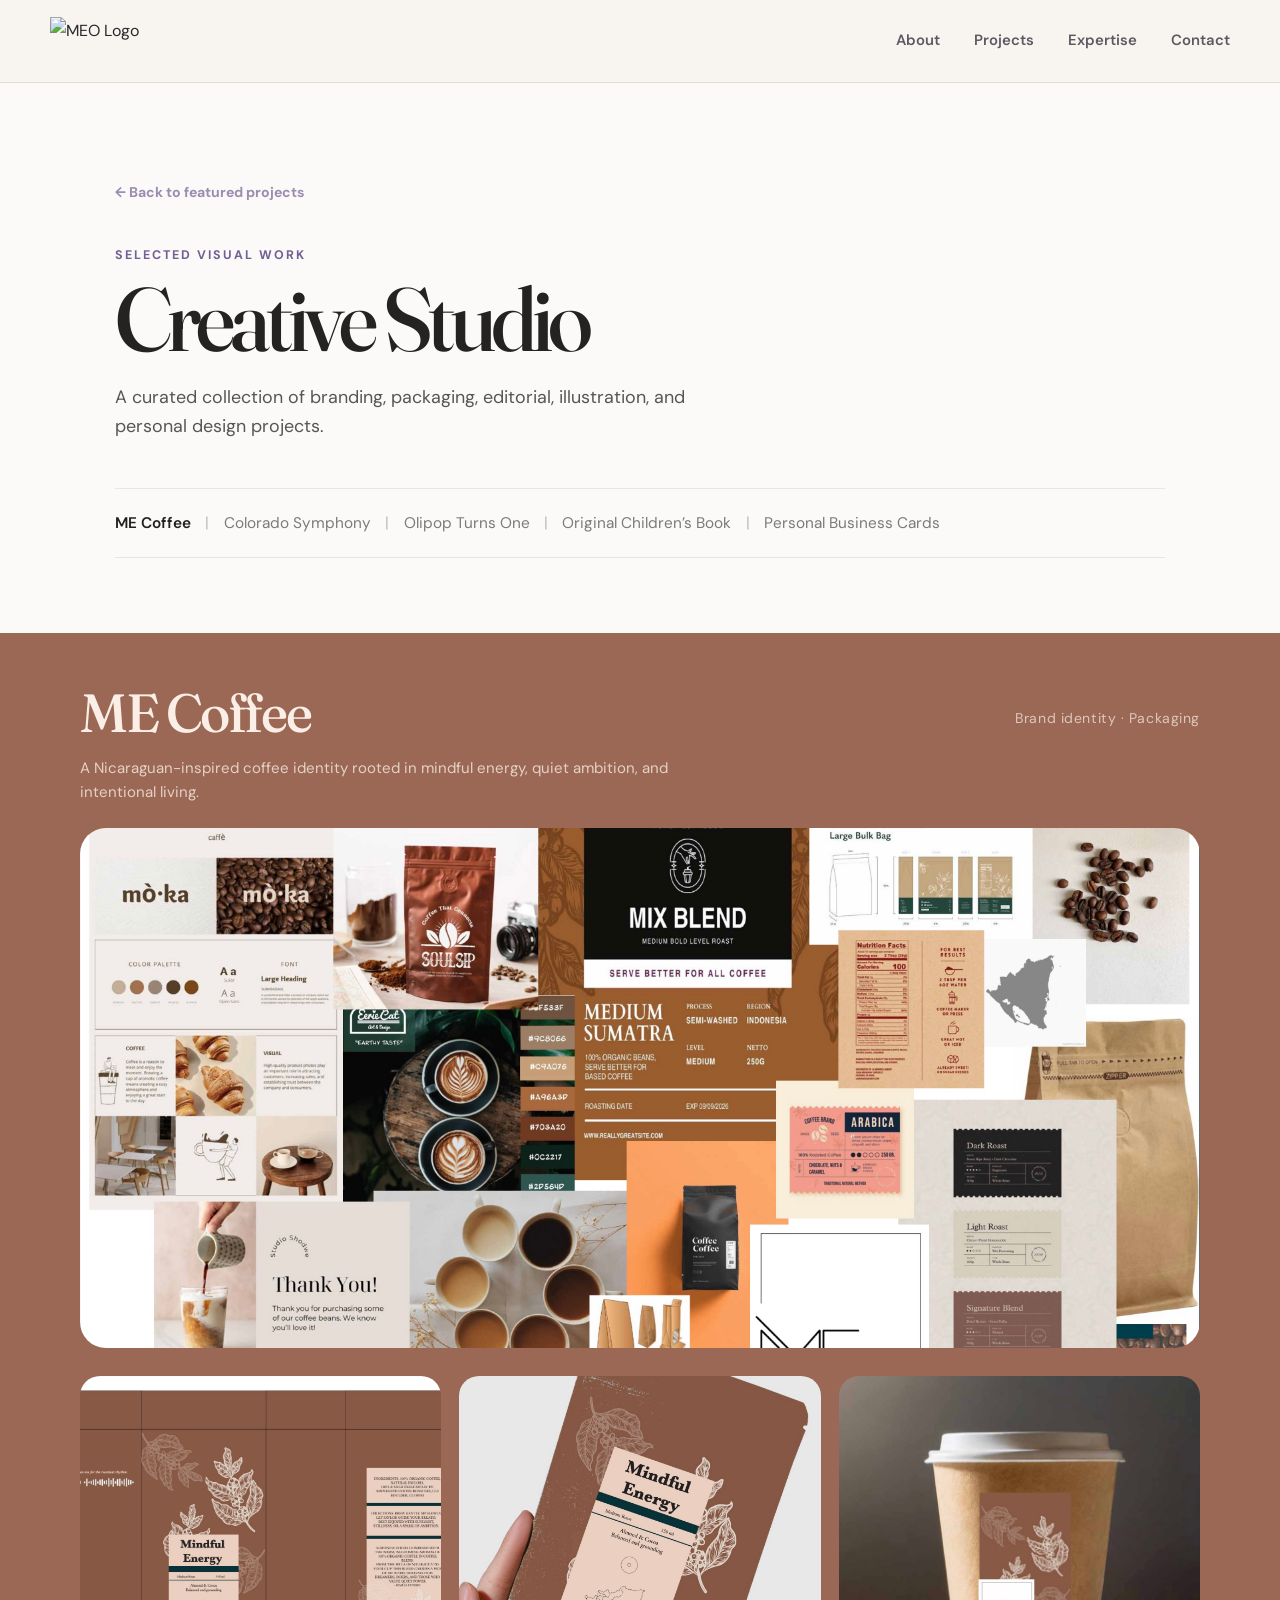
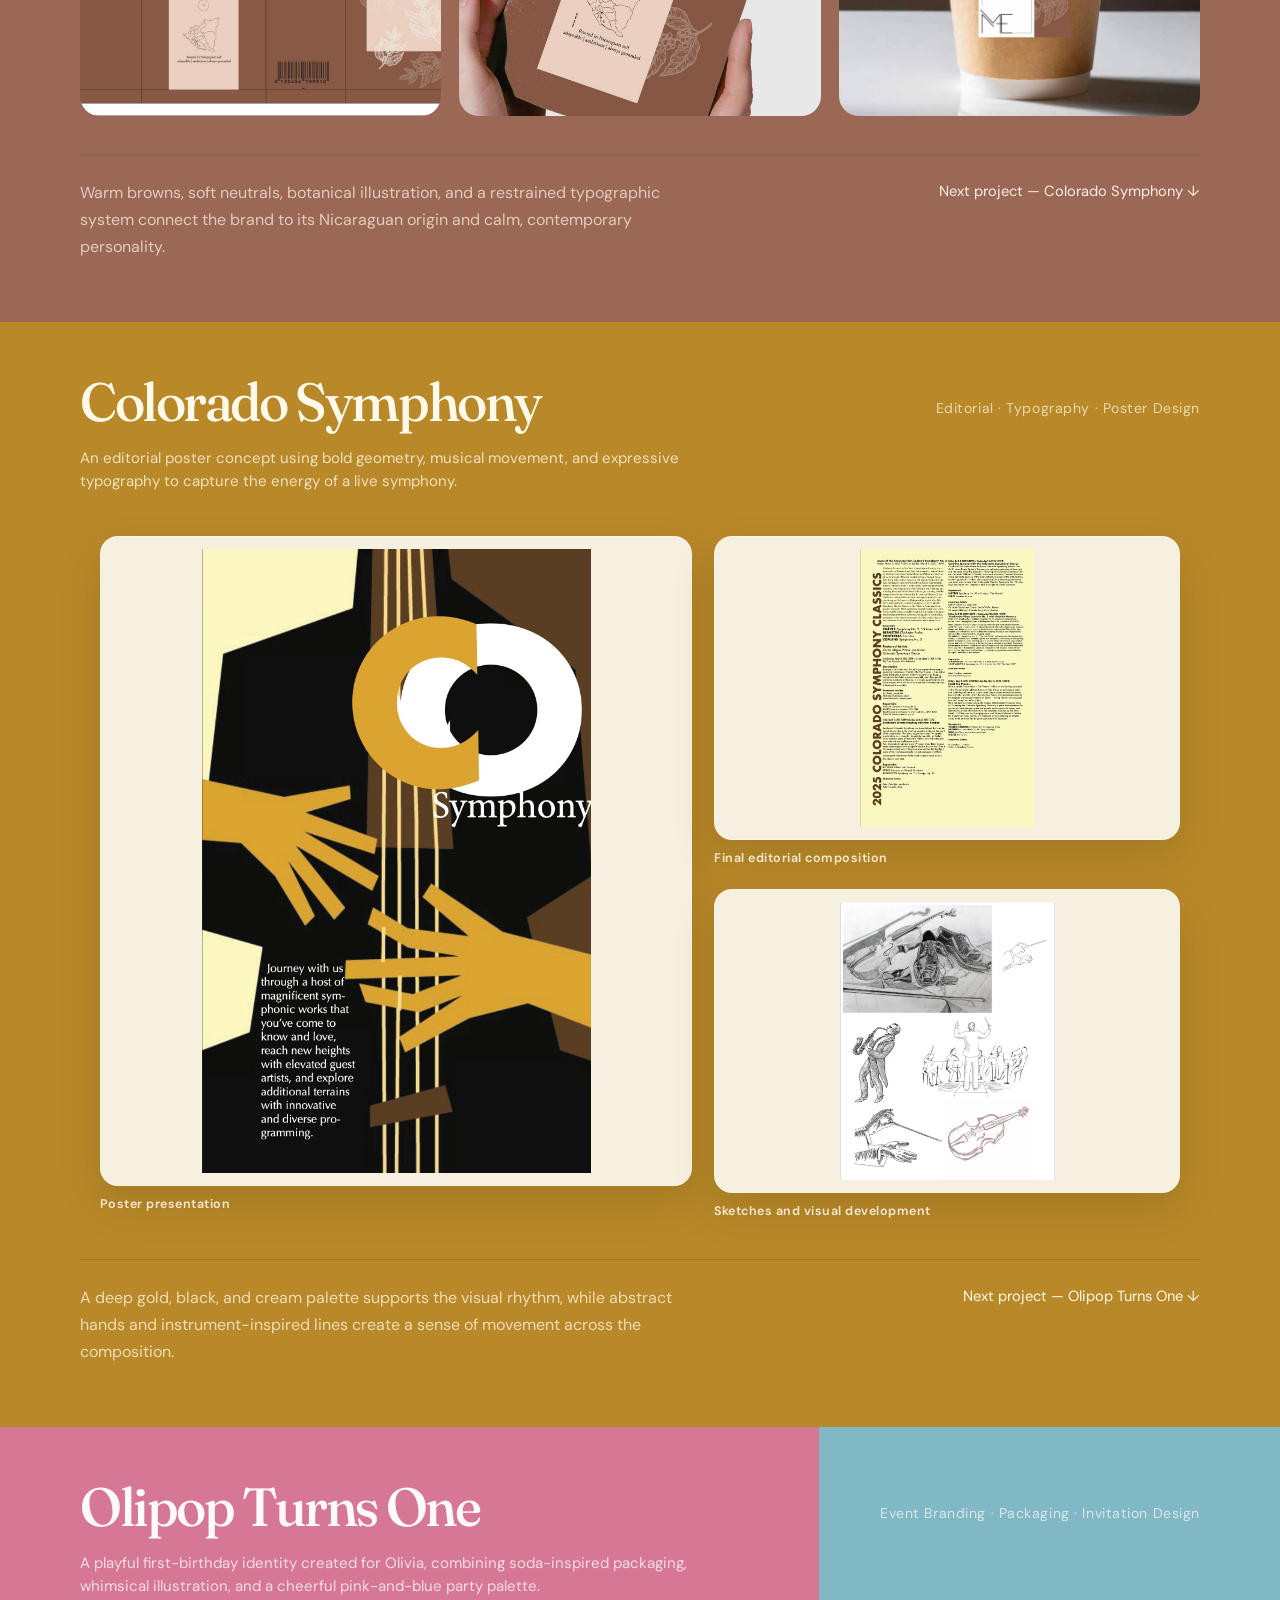
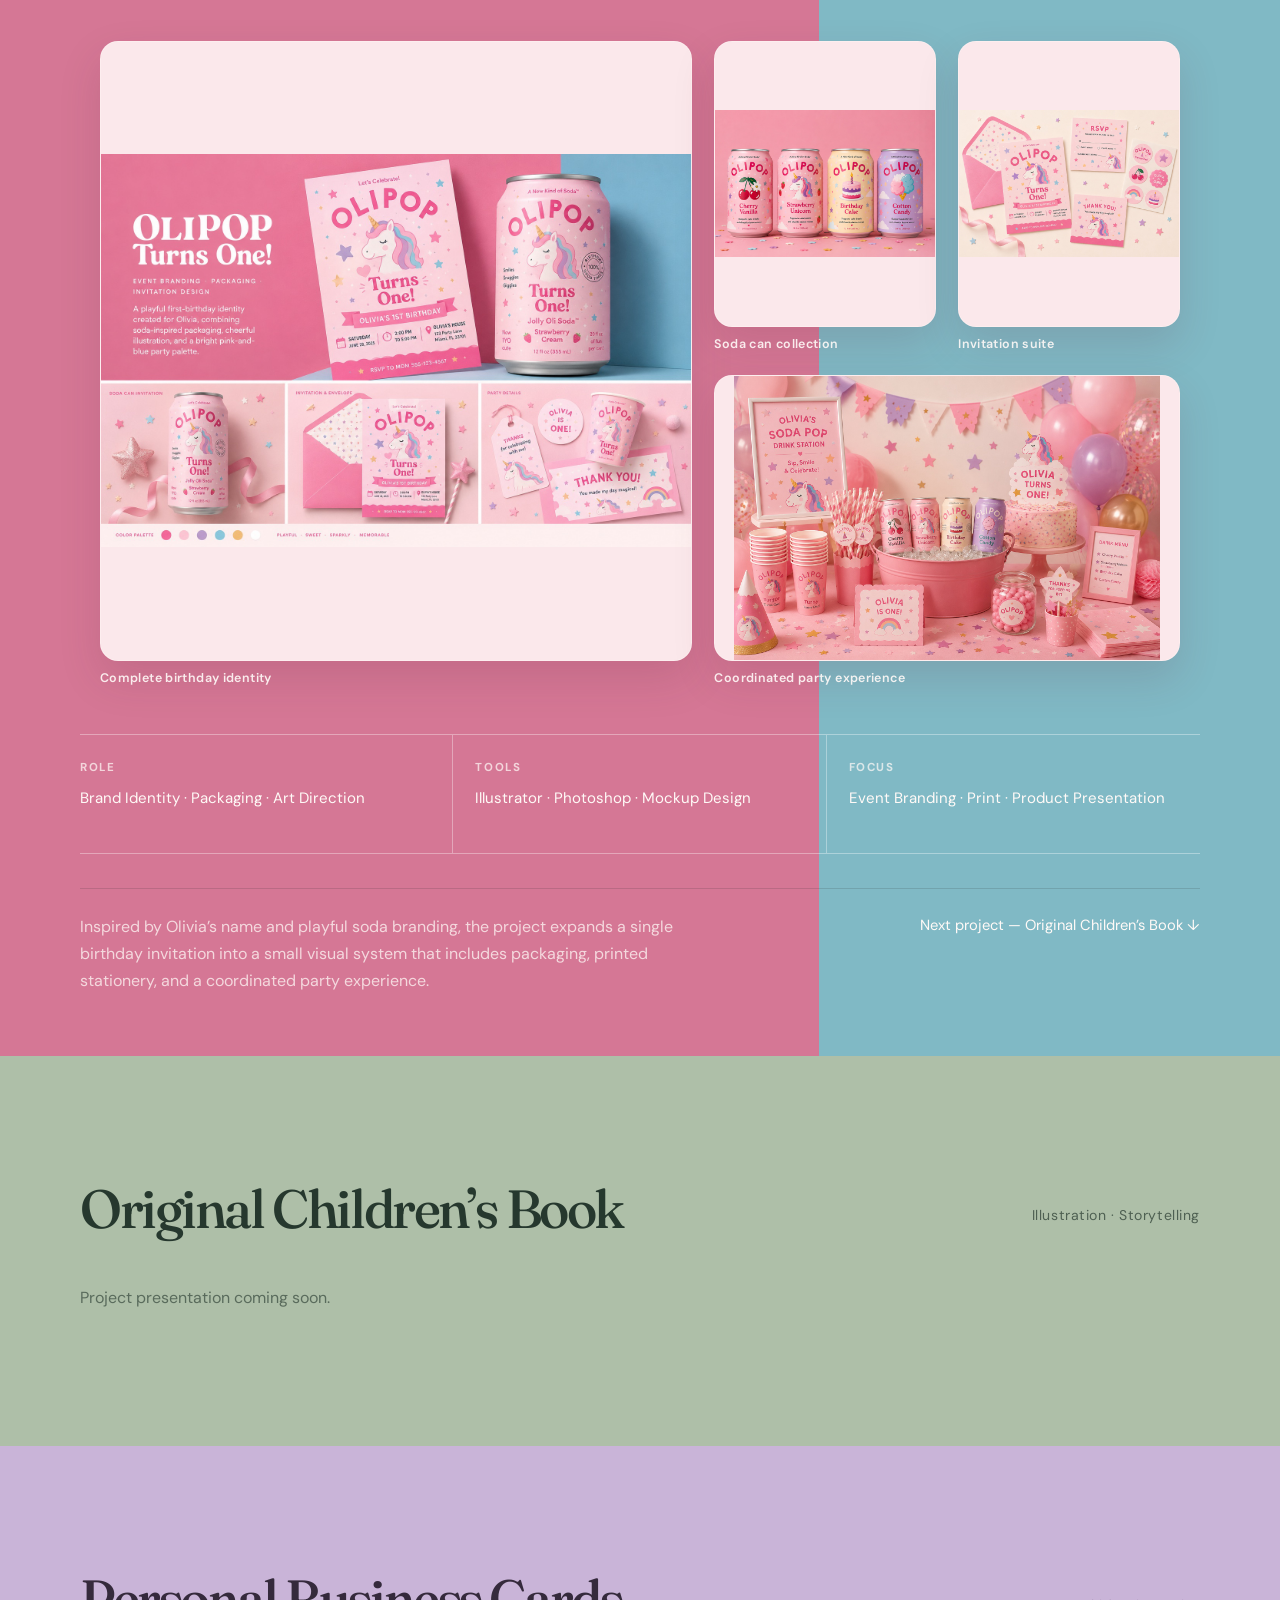
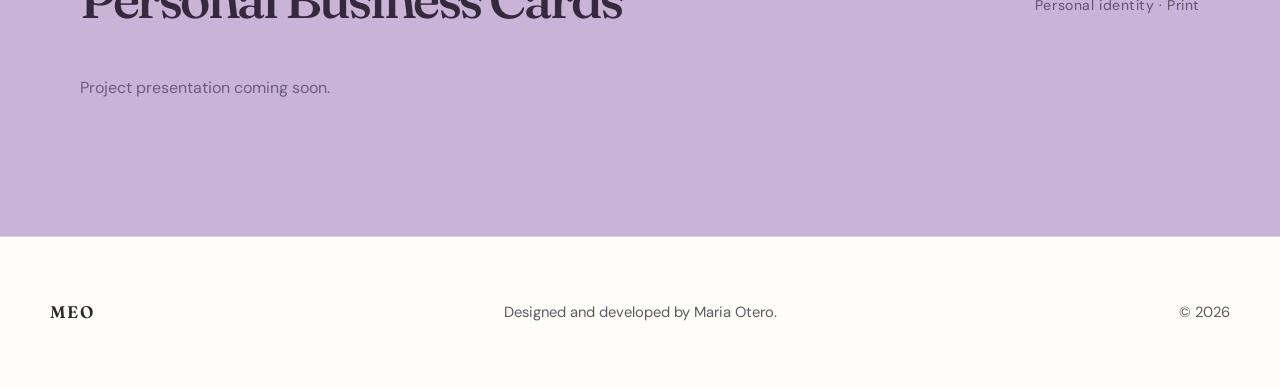
==== commit b7792e44: "overall portfolio modifications" ====
--- a/creative-studio.html
+++ b/creative-studio.html
@@ -19,26 +19,31 @@
   </head>
 
   <body class="creative-studio-page">
-
-    <!-- Header -->
-    <header class="site-header">
-  <div class="container navigation">
-
-    <a class="brand" href="index.html">
-      Maria E Otero
-    </a>
-
-    <nav aria-label="Primary navigation">
-      <ul class="nav-links">
-        <li><a href="index.html#about">About</a></li>
-        <li><a href="index.html#projects">Projects</a></li>
-        <li><a href="index.html#expertise">Expertise</a></li>
-        <li><a href="index.html#contact">Contact</a></li>
-      </ul>
+  <!-- Header and navigation -->
+  <header class="site-header">
+    <nav class="navigation container" aria-label="Main navigation">
+
+      <a
+        class="brand"
+        href="index.html#home"
+        aria-label="Maria Otero homepage"
+      >
+        <img
+          src="assets/images/meo-logo.png"
+          alt="MEO Logo"
+          class="brand-logo"
+        >
+      </a>
+
+      <div class="nav-links">
+        <a href="index.html#about">About</a>
+        <a href="index.html#projects">Projects</a>
+        <a href="index.html#expertise">Expertise</a>
+        <a href="index.html#contact">Contact</a>
+      </div>
+
     </nav>
-
-  </div>
-</header>
+  </header>
 
     <main>
 
@@ -47,8 +52,8 @@
         <div class="container studio-intro-container">
 
           <a class="studio-back-link" href="index.html#projects">
-            ← Back to featured projects
-          </a>
+          ← Back to featured projects
+        </a>
 
           <p class="section-label">Selected Visual Work</p>
 
@@ -397,11 +402,24 @@
 
     </main>
 
-    <footer class="site-footer">
-      <div class="container">
-        <p>Designed and developed by Maria E Otero.</p>
-      </div>
-    </footer>
+  <!-- Footer -->
+  <footer class="site-footer">
+    <div class="footer-content container">
+
+      <div class="footer-brand">
+        <span>MEO</span>
+      </div>
+
+      <p class="footer-credit">
+        Designed and developed by Maria Otero.
+      </p>
+
+      <p class="footer-copyright">
+        © 2026
+      </p>
+
+    </div>
+  </footer>
 
   </body>
 </html>
--- a/style.css
+++ b/style.css
@@ -4009,6 +4009,4865 @@
 }
 
 /* ==================================================
+   CREATIVE STUDIO PAGE
+================================================== */
+
+.creative-studio-page {
+  background: #fbfaf8;
+  color: #252321;
+}
+
+.studio-intro {
+  padding-top: 95px;
+  padding-bottom: 75px;
+}
+
+.studio-intro-container {
+  max-width: 1050px;
+}
+
+.studio-back-link {
+  display: inline-block;
+  margin-bottom: 42px;
+  color: inherit;
+  font-size: 0.92rem;
+  text-decoration: none;
+  opacity: 0.7;
+  transition:
+    opacity 0.25s ease,
+    transform 0.25s ease;
+}
+
+.studio-back-link:hover {
+  opacity: 1;
+  transform: translateX(-4px);
+}
+
+.studio-intro h1 {
+  max-width: 850px;
+  margin: 10px 0 22px;
+  font-size: clamp(3.8rem, 7vw, 6.5rem);
+  font-weight: 500;
+  line-height: 0.95;
+  letter-spacing: -0.055em;
+}
+
+.studio-intro-text {
+  max-width: 620px;
+  margin: 0;
+  font-size: clamp(1rem, 1.4vw, 1.18rem);
+  line-height: 1.6;
+  opacity: 0.76;
+}
+
+.studio-project-index {
+  display: flex;
+  flex-wrap: wrap;
+  align-items: center;
+  gap: 0;
+  margin-top: 3rem;
+  padding: 1.25rem 0;
+
+  border-top: 1px solid rgba(0,0,0,.08);
+  border-bottom: 1px solid rgba(0,0,0,.08);
+}
+
+.studio-project-link {
+  color: #7b7b7b;
+  text-decoration: none;
+  font-size: .96rem;
+  font-weight: 400;
+  transition: .25s ease;
+}
+
+.studio-project-link.active{
+    color:#202020;
+    font-weight:600;
+}
+
+.studio-project-divider{
+    margin:0 .9rem;
+    color:#bdbdbd;
+    user-select:none;
+}
+
+.studio-project-link:hover {
+  color: #202020;
+}
+
+.studio-project-index a:hover {
+  opacity: 1;
+}
+
+/* Shared project structure */
+
+.studio-project {
+  padding: 54px 0 62px;
+}
+
+.studio-project-container {
+  max-width: 1120px;
+}
+
+.studio-project-heading {
+  display: flex;
+  align-items: flex-end;
+  justify-content: space-between;
+  gap: 32px;
+  margin-bottom: 18px;
+}
+
+.studio-project-number {
+  margin: 0 0 14px;
+  font-size: 0.78rem;
+  font-weight: 600;
+  letter-spacing: 0.16em;
+  opacity: 0.64;
+}
+
+.studio-project-heading h2 {
+  margin: 0;
+  font-size: clamp(2.45rem, 4.2vw, 3.85rem);
+  font-weight: 500;
+  line-height: 0.98;
+  letter-spacing: -0.045em;
+}
+
+.studio-project-type {
+  margin: 0 0 8px;
+  font-size: 0.88rem;
+  letter-spacing: 0.04em;
+  opacity: 0.7;
+}
+
+.studio-project-summary {
+  max-width: 660px;
+  margin: 0 0 24px;
+  font-size: clamp(0.94rem, 1.1vw, 1.03rem);
+  line-height: 1.55;
+  opacity: 0.78;
+}
+
+.studio-hero {
+  margin: 0 0 28px;
+  overflow: hidden;
+  border-radius: 26px;
+}
+
+.studio-hero img {
+  display: block;
+  width: 100%;
+  height: clamp(360px, 42vw, 520px);
+  object-fit: cover;
+  object-position: center;
+}
+
+.studio-gallery {
+  display: grid;
+  gap: 18px;
+}
+
+.studio-gallery-three {
+  grid-template-columns: repeat(3, minmax(0, 1fr));
+}
+
+.studio-gallery-item {
+  margin: 0;
+  overflow: hidden;
+  border-radius: 20px;
+}
+
+.studio-gallery-item img {
+  display: block;
+  width: 100%;
+  height: 340px;
+  object-fit: cover;
+  transition: transform 0.45s ease;
+}
+
+.studio-gallery-item:hover img {
+  transform: scale(1.025);
+}
+
+.studio-project-footer {
+  display: flex;
+  align-items: flex-start;
+  justify-content: space-between;
+  gap: 42px;
+  margin-top: 38px;
+  padding-top: 24px;
+  border-top: 1px solid rgba(37, 35, 33, 0.15);
+}
+
+.studio-project-footer p {
+  max-width: 630px;
+  margin: 0;
+  line-height: 1.7;
+  opacity: 0.74;
+}
+
+.studio-project-footer a {
+  color: inherit;
+  font-size: 0.92rem;
+  text-decoration: none;
+  white-space: nowrap;
+}
+
+/* ==================================================
+   CREATIVE STUDIO PROJECT DETAILS
+================================================== */
+
+.studio-project-details {
+  display: grid;
+  grid-template-columns: repeat(3, minmax(0, 1fr));
+  margin-top: 38px;
+  border-top: 1px solid rgba(255, 255, 255, 0.35);
+  border-bottom: 1px solid rgba(255, 255, 255, 0.35);
+}
+
+.studio-project-details > div {
+  min-height: 118px;
+  padding: 23px 22px;
+  border-right: 1px solid rgba(255, 255, 255, 0.35);
+}
+
+.studio-project-details > div:first-child {
+  padding-left: 0;
+}
+
+.studio-project-details > div:last-child {
+  padding-right: 0;
+  border-right: 0;
+}
+
+.studio-detail-label {
+  margin-bottom: 10px;
+  font-size: 0.72rem;
+  font-weight: 700;
+  letter-spacing: 0.14em;
+  text-transform: uppercase;
+  opacity: 0.72;
+}
+
+.studio-project-details p:last-child {
+  font-size: 0.94rem;
+  line-height: 1.55;
+}
+
+/* Coffee atmosphere */
+
+.studio-project-coffee {
+  background: #9a6854;
+  color: #faeee6;
+}
+
+.studio-coffee-hero {
+  background: #704737;
+}
+
+/* Project atmosphere placeholders */
+
+.studio-project-symphony {
+  background: #b98929;
+  color: #fff9ea;
+}
+
+.studio-project-olipop {
+  position: relative;
+  overflow: hidden;
+  background: #d57795;
+  color: #fffaf7;
+}
+
+.studio-project-olipop::before {
+  position: absolute;
+  top: 0;
+  right: 0;
+  width: 38%;
+  height: 100%;
+  background: #80b9c5;
+  content: "";
+}
+
+.studio-project-olipop .studio-project-container {
+  position: relative;
+  z-index: 1;
+}
+
+.studio-olipop-hero {
+  background: #f2d8d5;
+}
+
+.studio-project-olipop .studio-gallery-item {
+  overflow: hidden;
+  border-radius: 32px;
+  box-shadow: 0 18px 45px rgba(87, 42, 61, 0.2);
+  transition:
+    transform 0.35s ease,
+    box-shadow 0.35s ease;
+}
+
+.studio-project-olipop .studio-gallery-item img {
+  height: 360px;
+}
+
+.studio-project-olipop .studio-gallery-item:hover {
+  transform: translateY(-8px);
+  box-shadow: 0 26px 55px rgba(87, 42, 61, 0.26);
+}
+
+.studio-project-book {
+  background: #aebfa8;
+  color: #26382e;
+}
+
+.studio-project-cards {
+  background: #c9b4d8;
+  color: #352a3c;
+}
+
+.studio-project-placeholder {
+  min-height: 390px;
+  display: flex;
+  align-items: center;
+}
+
+.studio-coming-soon {
+  margin-top: 48px;
+  font-size: 1rem;
+  opacity: 0.62;
+}
+
+/* Responsive Creative Studio */
+
+@media (max-width: 900px) {
+  .studio-intro {
+    padding-top: 130px;
+    padding-bottom: 85px;
+  }
+
+  .studio-project {
+    padding: 66px 0;
+  }
+
+  .studio-project-heading {
+    align-items: flex-start;
+    flex-direction: column;
+    gap: 15px;
+  }
+
+  .studio-gallery-three {
+    grid-template-columns: 1fr;
+  }
+
+  .studio-gallery-item img {
+    height: auto;
+    max-height: 700px;
+  }
+
+  .studio-project-footer {
+    flex-direction: column;
+  }
+
+  .studio-hero img {
+    height: clamp(330px, 58vw, 500px);
+  }
+}
+
+@media (max-width: 600px) {
+  .studio-intro {
+    padding-top: 110px;
+    padding-bottom: 70px;
+  }
+
+  .studio-intro h1 {
+    font-size: clamp(3.4rem, 18vw, 5.2rem);
+  }
+
+  .studio-project {
+    padding: 54px 0;
+  }
+
+  .studio-project-heading h2 {
+    font-size: clamp(2.45rem, 12vw, 3.7rem);
+  }
+
+  .studio-hero,
+  .studio-gallery-item {
+    border-radius: 18px;
+  }
+
+  .studio-hero img {
+    height: clamp(260px, 72vw, 420px);
+  }
+
+  .studio-project-index {
+    flex-direction: column;
+    gap: 12px;
+  }
+}
+
+.studio-project-number {
+  display: none;
+}
+
+/* ==================================================
+   COLORADO SYMPHONY PROJECT
+   Compact editorial presentation
+================================================== */
+
+.studio-project-symphony {
+  background: #b98929;
+  color: #fff9ea;
+}
+
+/* Main three-image presentation */
+
+.studio-symphony-editorial-gallery {
+  display: grid;
+  grid-template-columns: minmax(0, 1.12fr) minmax(300px, 0.88fr);
+  grid-template-rows: repeat(2, minmax(0, 1fr));
+  gap: 22px;
+
+  max-width: 1080px;
+  margin: 42px auto 0;
+}
+
+/* Each image and caption */
+
+.studio-symphony-editorial-item {
+  display: flex;
+  min-width: 0;
+  flex-direction: column;
+  margin: 0;
+}
+
+/* Large poster occupies the full left side */
+
+.studio-symphony-editorial-item:first-child {
+  grid-row: 1 / 3;
+}
+
+/* Neutral artwork frame */
+
+.studio-symphony-image-mat {
+  display: flex;
+  width: 100%;
+  height: 100%;
+  min-height: 0;
+  align-items: center;
+  justify-content: center;
+
+  overflow: hidden;
+
+  border: 1px solid rgba(255, 249, 234, 0.28);
+  border-radius: 18px;
+
+  background: #f5f0df;
+  box-shadow: 0 18px 42px rgba(62, 42, 12, 0.16);
+}
+
+/* Large left image */
+
+.studio-symphony-editorial-item:first-child
+  .studio-symphony-image-mat {
+  height: 650px;
+}
+
+/* Two smaller right images */
+
+.studio-symphony-editorial-item:nth-child(2)
+  .studio-symphony-image-mat,
+.studio-symphony-editorial-item:nth-child(3)
+  .studio-symphony-image-mat {
+  height: 304px;
+}
+
+/* Preserve the complete artwork */
+
+.studio-symphony-image-mat img {
+  display: block;
+  width: 100%;
+  height: 100%;
+  padding: 12px;
+
+  object-fit: contain;
+  object-position: center;
+
+  background: #f5f0df;
+}
+
+/* Captions */
+
+.studio-symphony-editorial-item figcaption {
+  margin-top: 10px;
+
+  color: rgba(255, 249, 234, 0.88);
+
+  font-size: 0.78rem;
+  font-weight: 600;
+  letter-spacing: 0.04em;
+  line-height: 1.4;
+}
+
+/* Subtle, professional interaction */
+
+.studio-symphony-image-mat {
+  transition:
+    transform var(--transition),
+    box-shadow var(--transition);
+}
+
+.studio-symphony-editorial-item:hover
+  .studio-symphony-image-mat {
+  transform: translateY(-3px);
+  box-shadow: 0 22px 48px rgba(62, 42, 12, 0.21);
+}
+
+/* Tablet */
+
+@media (max-width: 950px) {
+  .studio-symphony-editorial-gallery {
+    grid-template-columns: 1fr 1fr;
+    grid-template-rows: auto;
+  }
+
+  .studio-symphony-editorial-item:first-child {
+    grid-column: 1 / -1;
+    grid-row: auto;
+  }
+
+  .studio-symphony-editorial-item:first-child
+    .studio-symphony-image-mat {
+    height: 570px;
+  }
+
+  .studio-symphony-editorial-item:nth-child(2)
+    .studio-symphony-image-mat,
+  .studio-symphony-editorial-item:nth-child(3)
+    .studio-symphony-image-mat {
+    height: 330px;
+  }
+}
+
+/* Mobile */
+
+@media (max-width: 650px) {
+  .studio-symphony-editorial-gallery {
+    grid-template-columns: 1fr;
+    gap: 26px;
+    margin-top: 32px;
+  }
+
+  .studio-symphony-editorial-item:first-child {
+    grid-column: auto;
+  }
+
+  .studio-symphony-editorial-item:first-child
+    .studio-symphony-image-mat,
+  .studio-symphony-editorial-item:nth-child(2)
+    .studio-symphony-image-mat,
+  .studio-symphony-editorial-item:nth-child(3)
+    .studio-symphony-image-mat {
+    height: auto;
+    max-height: none;
+  }
+
+  .studio-symphony-image-mat img {
+    width: 100%;
+    height: auto;
+    max-height: 620px;
+    padding: 8px;
+  }
+
+  .studio-symphony-editorial-item:hover
+    .studio-symphony-image-mat {
+    transform: none;
+  }
+}
+
+/* ==================================================
+   HOMEPAGE SCALE AND LAYOUT REFINEMENTS — JULY 2026
+   These rules intentionally appear last so they override
+   older homepage values without affecting case-study pages.
+================================================== */
+
+/* More compact desktop rhythm */
+.home-page .section {
+  padding: 76px 0;
+}
+
+.home-page .section-heading {
+  margin-bottom: 30px;
+}
+
+.home-page h2 {
+  font-size: clamp(2.15rem, 3.6vw, 3.45rem);
+}
+
+/* Compact education: both degrees fit together on a normal desktop */
+.education-list {
+  grid-template-columns: repeat(2, minmax(0, 1fr));
+  gap: 22px;
+}
+
+.education-card {
+  grid-template-columns: 0.82fr 1.18fr;
+  border-radius: 28px;
+  min-height: 330px;
+}
+
+.education-main,
+.education-description {
+  padding: 30px;
+}
+
+.education-main h3 {
+  font-size: clamp(1.85rem, 2.4vw, 2.65rem);
+}
+
+.school-name {
+  margin-top: 18px;
+}
+
+.education-grade {
+  margin-top: 16px;
+}
+
+.education-description {
+  gap: 13px;
+  font-size: 0.91rem;
+  line-height: 1.58;
+}
+
+/* One consistent project system: two equal feature cards + three equal cards */
+.portfolio-project-grid {
+  display: grid;
+  grid-template-columns: repeat(6, minmax(0, 1fr));
+  gap: 22px;
+}
+
+.portfolio-project-card {
+  display: flex;
+  min-width: 0;
+  flex-direction: column;
+  grid-column: span 2;
+  overflow: hidden;
+  border: 1px solid var(--line);
+  border-radius: 26px;
+  background: var(--cream);
+  transition: transform var(--transition), box-shadow var(--transition);
+}
+
+.portfolio-project-card-wide {
+  display: grid;
+  grid-column: span 3;
+  grid-template-columns: minmax(0, 0.92fr) minmax(0, 1.08fr);
+}
+
+.portfolio-project-card:hover {
+  transform: translateY(-5px);
+  box-shadow: var(--shadow-soft);
+}
+
+.portfolio-project-visual {
+  position: relative;
+  min-height: 220px;
+  overflow: hidden;
+}
+
+.portfolio-project-card-wide .portfolio-project-visual {
+  min-height: 345px;
+}
+
+.portfolio-project-content {
+  display: flex;
+  flex: 1;
+  flex-direction: column;
+  padding: 25px;
+}
+
+.portfolio-project-card-wide .portfolio-project-content {
+  justify-content: center;
+  padding: 32px;
+}
+
+.portfolio-project-content h3 {
+  margin-top: 8px;
+  font-size: clamp(1.65rem, 2.25vw, 2.35rem);
+}
+
+.portfolio-project-card-wide .portfolio-project-content h3 {
+  font-size: clamp(2.25rem, 3vw, 3.35rem);
+}
+
+.portfolio-project-content > p:not(.card-eyebrow) {
+  margin-top: 14px;
+  color: var(--ink-soft);
+  font-size: 0.91rem;
+  line-height: 1.62;
+}
+
+.portfolio-project-content .project-tags {
+  margin-top: 18px;
+}
+
+.portfolio-project-content .text-link {
+  margin-top: auto;
+  padding-top: 20px;
+}
+
+.portfolio-project-card .project-tags span {
+  padding: 6px 10px;
+  font-size: 0.7rem;
+}
+
+.portfolio-project-card .pawpulse-device {
+  width: 130px;
+  height: 165px;
+  border-radius: 28px;
+}
+
+.portfolio-project-card .pawpulse-device p {
+  font-size: 1.25rem;
+}
+
+.portfolio-project-card .signal-line {
+  bottom: 24px;
+}
+
+.portfolio-project-card .creative-studio-preview {
+  min-height: 345px;
+}
+
+/* Compact capabilities and guarantee long titles remain inside cards */
+.skills .section-heading {
+  margin-bottom: 32px;
+}
+
+.skills-grid {
+  gap: 16px;
+}
+
+.skill-card {
+  min-width: 0;
+  min-height: 315px;
+  padding: 29px 25px;
+}
+
+.skill-card h3 {
+  max-width: 100%;
+  overflow-wrap: anywhere;
+  font-size: clamp(1.45rem, 1.7vw, 1.85rem);
+  line-height: 1.05;
+}
+
+.skill-description {
+  min-height: 66px;
+  margin-top: 14px;
+  font-size: 0.92rem;
+}
+
+.skill-card ul {
+  margin-top: 18px;
+}
+
+.skill-card li {
+  padding: 9px 0;
+  font-size: 0.82rem;
+}
+
+/* Keep the contact design, but shorten the footer beneath it */
+.home-page .site-footer {
+  padding: 0;
+}
+
+.home-page .footer-content {
+  min-height: 76px;
+  padding: 14px 0;
+}
+
+@media (max-width: 1100px) {
+  .education-list {
+    grid-template-columns: 1fr;
+  }
+
+  .education-card {
+    min-height: 0;
+  }
+
+  .portfolio-project-grid {
+    grid-template-columns: repeat(2, minmax(0, 1fr));
+  }
+
+  .portfolio-project-card,
+  .portfolio-project-card-wide {
+    grid-column: span 1;
+  }
+
+  .portfolio-project-card-wide {
+    display: flex;
+  }
+
+  .portfolio-project-card-wide .portfolio-project-visual {
+    min-height: 280px;
+  }
+}
+
+@media (max-width: 760px) {
+  .home-page .section {
+    padding: 64px 0;
+  }
+
+  .education-card {
+    grid-template-columns: 1fr;
+  }
+
+  .education-main,
+  .education-description {
+    padding: 27px 24px;
+  }
+
+  .portfolio-project-grid {
+    grid-template-columns: 1fr;
+  }
+
+  .portfolio-project-card,
+  .portfolio-project-card-wide {
+    grid-column: auto;
+  }
+
+  .portfolio-project-visual,
+  .portfolio-project-card-wide .portfolio-project-visual,
+  .portfolio-project-card .creative-studio-preview {
+    min-height: 245px;
+  }
+
+  .skill-card h3 {
+    overflow-wrap: normal;
+  }
+
+  .home-page .footer-content {
+    min-height: auto;
+    padding: 22px 0;
+  }
+}
+Library
+/
+style.css
+
+
+/* -------------------------------------------------
+   Google Fonts
+-------------------------------------------------- */
+
+@import url("https://fonts.googleapis.com/css2?family=DM+Sans:wght@400;500;600;700&family=Fraunces:opsz,wght@9..144,500;9..144,600;9..144,700&display=swap");
+
+
+/* -------------------------------------------------
+   Brand variables
+-------------------------------------------------- */
+
+:root {
+  --cream: #f8f5ef;
+  --cream-dark: #eee8df;
+  --white: #fffdf9;
+
+  --lavender: #c8b8e8;
+  --lavender-light: #e8def6;
+  --lavender-dark: #725f94;
+
+  --terracotta: #d5a18c;
+  --terracotta-light: #efd5ca;
+
+  --sage: #aab9a2;
+  --sage-light: #dfe7db;
+
+  --blue: #abc0d3;
+  --blue-light: #dce7ef;
+
+  --mustard: #d8b46b;
+  --mustard-light: #f1e1b9;
+
+  --ink: #29282c;
+  --ink-soft: #5d5962;
+  --line: #d9d2ca;
+
+  --heading-font: "Fraunces", Georgia, serif;
+  --body-font: "DM Sans", Arial, sans-serif;
+
+  --page-width: 1180px;
+  --narrow-width: 850px;
+
+  --radius-small: 14px;
+  --radius-medium: 24px;
+  --radius-large: 38px;
+
+  --shadow-soft: 0 18px 50px rgba(63, 52, 74, 0.09);
+  --transition: 180ms ease;
+}
+
+
+/* -------------------------------------------------
+   Reset and global styles
+-------------------------------------------------- */
+
+* {
+  box-sizing: border-box;
+  margin: 0;
+  padding: 0;
+}
+
+html {
+  scroll-behavior: smooth;
+}
+
+body {
+  background: var(--cream);
+  color: var(--ink);
+  font-family: var(--body-font);
+  font-size: 16px;
+  line-height: 1.7;
+}
+
+img,
+svg {
+  display: block;
+  max-width: 100%;
+}
+
+a {
+  color: inherit;
+}
+
+button,
+a {
+  -webkit-tap-highlight-color: transparent;
+}
+
+ul {
+  list-style: none;
+}
+
+section {
+  scroll-margin-top: 100px;
+}
+
+.container {
+  width: min(calc(100% - 40px), var(--page-width));
+  margin-inline: auto;
+}
+
+.narrow-container {
+  max-width: var(--narrow-width);
+}
+
+.section {
+  padding: 110px 0;
+}
+
+.section-label,
+.eyebrow,
+.card-eyebrow {
+  color: var(--lavender-dark);
+  font-size: 0.78rem;
+  font-weight: 700;
+  letter-spacing: 0.16em;
+  text-transform: uppercase;
+}
+
+.section-heading {
+  margin-bottom: 48px;
+}
+
+.contact h2 {
+  max-width: 800px;
+  margin-top: 12px;
+}
+
+h1,
+h2,
+h3 {
+  font-family: var(--heading-font);
+  font-weight: 600;
+  line-height: 1.08;
+}
+
+h1 {
+  max-width: 900px;
+  font-size: clamp(3rem, 7vw, 6.7rem);
+  letter-spacing: -0.045em;
+}
+
+h2 {
+  font-size: clamp(2.2rem, 4.5vw, 4rem);
+  letter-spacing: -0.035em;
+}
+
+h3 {
+  font-size: clamp(1.55rem, 2.5vw, 2.2rem);
+  letter-spacing: -0.02em;
+}
+
+
+/* -------------------------------------------------
+   Navigation
+-------------------------------------------------- */
+
+.site-header {
+  position: sticky;
+  top: 0;
+  z-index: 1000;
+  border-bottom: 1px solid rgba(217, 210, 202, 0.75);
+  background: rgba(248, 245, 239, 0.9);
+  backdrop-filter: blur(14px);
+}
+
+.navigation {
+  display: flex;
+  min-height: 82px;
+  align-items: center;
+  justify-content: space-between;
+}
+
+.brand {
+  display: inline-flex;
+  align-items: center;
+  gap: 8px;
+  color: var(--ink);
+  text-decoration: none;
+}
+
+.brand-logo {
+  height: 48px;
+  width: auto;
+  display: block;
+  transition: transform 0.25s ease;
+}
+
+.brand:hover .brand-logo {
+  transform: scale(1.05);
+}
+
+.nav-links {
+  display: flex;
+  align-items: center;
+  gap: 34px;
+}
+
+.nav-links a {
+  position: relative;
+  color: var(--ink-soft);
+  font-size: 0.93rem;
+  font-weight: 600;
+  text-decoration: none;
+}
+
+.nav-links a::after {
+  position: absolute;
+  right: 0;
+  bottom: -7px;
+  left: 0;
+  width: 0;
+  height: 2px;
+  margin: auto;
+  background: var(--lavender-dark);
+  content: "";
+  transition: width var(--transition);
+}
+
+.nav-links a:hover,
+.nav-links a:focus-visible {
+  color: var(--ink);
+}
+
+.nav-links a:hover::after,
+.nav-links a:focus-visible::after {
+  width: 100%;
+}
+
+
+/* -------------------------------------------------
+   Buttons and text links
+-------------------------------------------------- */
+
+.button {
+  display: inline-flex;
+  min-height: 52px;
+  align-items: center;
+  justify-content: center;
+  border: 1px solid var(--ink);
+  border-radius: 999px;
+  padding: 12px 24px;
+  font-size: 0.94rem;
+  font-weight: 700;
+  text-decoration: none;
+  transition:
+    transform var(--transition),
+    background-color var(--transition),
+    color var(--transition),
+    box-shadow var(--transition);
+}
+
+.button:hover,
+.button:focus-visible {
+  transform: translateY(-3px);
+}
+
+.button-primary {
+  background: var(--ink);
+  color: var(--white);
+}
+
+.button-primary:hover,
+.button-primary:focus-visible {
+  box-shadow: 0 12px 28px rgba(41, 40, 44, 0.2);
+}
+
+.button-secondary {
+  background: transparent;
+  color: var(--ink);
+}
+
+.button-secondary:hover,
+.button-secondary:focus-visible {
+  background: var(--white);
+}
+
+.text-link {
+  display: inline-flex;
+  align-items: center;
+  gap: 9px;
+  margin-top: 22px;
+  color: var(--ink);
+  font-size: 0.94rem;
+  font-weight: 700;
+  text-decoration: none;
+}
+
+.text-link span {
+  transition: transform var(--transition);
+}
+
+.text-link:hover span,
+.text-link:focus-visible span {
+  transform: translateX(5px);
+}
+
+
+/* -------------------------------------------------
+   Hero
+-------------------------------------------------- */
+
+.hero {
+  min-height: calc(100vh - 82px);
+  display: flex;
+  align-items: center;
+  overflow: hidden;
+}
+
+.hero-layout {
+  display: grid;
+  align-items: center;
+  gap: 65px;
+  grid-template-columns: minmax(0, 1.3fr) minmax(320px, 0.7fr);
+}
+
+.hero-content {
+  position: relative;
+  z-index: 2;
+}
+
+.hero-content .eyebrow {
+  margin-bottom: 20px;
+}
+
+.hero-tagline {
+  max-width: 710px;
+  margin-top: 30px;
+  font-family: var(--heading-font);
+  font-size: clamp(1.45rem, 2.6vw, 2.2rem);
+  line-height: 1.32;
+}
+
+.hero-description {
+  max-width: 670px;
+  margin-top: 22px;
+  color: var(--ink-soft);
+  font-size: 1.06rem;
+}
+
+.hero-buttons {
+  display: flex;
+  flex-wrap: wrap;
+  gap: 14px;
+  margin-top: 36px;
+}
+
+.hero-art {
+  position: relative;
+  min-height: 520px;
+}
+
+.hero-shape {
+  position: absolute;
+  border-radius: 50%;
+}
+
+.hero-shape-one {
+  top: 15px;
+  right: -70px;
+  width: 360px;
+  height: 410px;
+  border-radius: 45% 55% 60% 40% / 45% 38% 62% 55%;
+  background: var(--lavender-light);
+  transform: rotate(10deg);
+}
+
+.hero-shape-two {
+  right: 140px;
+  bottom: 25px;
+  width: 190px;
+  height: 190px;
+  background: var(--terracotta-light);
+}
+
+.hero-portrait-placeholder {
+  position: absolute;
+  top: 95px;
+  right: 35px;
+  display: flex;
+  width: 300px;
+  height: 350px;
+  flex-direction: column;
+  align-items: center;
+  justify-content: center;
+  border: 1px solid rgba(114, 95, 148, 0.28);
+  border-radius: 48% 52% 43% 57% / 50% 43% 57% 50%;
+  background: rgba(255, 253, 249, 0.68);
+  box-shadow: var(--shadow-soft);
+  text-align: center;
+  transform: rotate(-3deg);
+}
+
+.hero-portrait-placeholder span {
+  font-family: var(--heading-font);
+  font-size: 4.6rem;
+  line-height: 1;
+}
+
+.hero-portrait-placeholder p {
+  margin-top: 18px;
+  color: var(--ink-soft);
+  font-size: 0.78rem;
+  font-weight: 700;
+  letter-spacing: 0.12em;
+  line-height: 1.5;
+  text-transform: uppercase;
+}
+
+.hero-doodle {
+  position: absolute;
+  right: 180px;
+  bottom: 0;
+  width: 180px;
+  color: var(--lavender-dark);
+  transform: rotate(-8deg);
+}
+
+/* -------------------------------------------------
+   About
+-------------------------------------------------- */
+
+.about {
+  background: var(--white);
+}
+
+.about-introduction {
+  margin-top: 18px;
+  padding-left: 28px;
+  border-left: 3px solid var(--lavender);
+}
+
+.about-introduction p {
+  font-family: var(--heading-font);
+  font-size: clamp(1.5rem, 3vw, 2.25rem);
+  line-height: 1.35;
+}
+
+.about-copy {
+  display: grid;
+  gap: 24px;
+  margin-top: 32px;
+  color: var(--ink-soft);
+  font-size: 1.03rem;
+}
+
+
+/* -------------------------------------------------
+   Education
+-------------------------------------------------- */
+
+.education-list {
+  display: grid;
+  gap: 28px;
+}
+
+.education-card {
+  display: grid;
+  overflow: hidden;
+  border: 1px solid var(--line);
+  border-radius: var(--radius-large);
+  background: var(--white);
+  box-shadow: var(--shadow-soft);
+  grid-template-columns: 0.9fr 1.1fr;
+}
+
+.education-main,
+.education-description {
+  padding: clamp(34px, 5vw, 64px);
+}
+
+.education-main {
+  background: var(--lavender-light);
+}
+
+.education-card-secondary .education-main {
+  background: var(--blue-light);
+}
+
+.education-main h3 {
+  margin-top: 12px;
+  font-size: clamp(2.2rem, 4vw, 3.5rem);
+}
+
+.school-name {
+  margin-top: 26px;
+  font-weight: 700;
+}
+
+.college-name {
+  margin-top: 4px;
+  color: var(--ink-soft);
+}
+
+.education-grade {
+  display: inline-flex;
+  margin-top: 22px;
+  border: 1px solid rgba(41, 40, 44, 0.16);
+  border-radius: 999px;
+  background: rgba(255, 253, 249, 0.65);
+  padding: 7px 14px;
+  font-size: 0.82rem;
+  font-weight: 700;
+}
+
+.education-description {
+  display: flex;
+  flex-direction: column;
+  justify-content: center;
+  gap: 20px;
+  color: var(--ink-soft);
+  font-size: 1.03rem;
+}
+
+
+
+/* -------------------------------------------------
+   Projects
+-------------------------------------------------- */
+
+.projects {
+  background: var(--white);
+}
+
+.featured-project {
+  display: grid;
+  overflow: hidden;
+  border-radius: var(--radius-large);
+  background: var(--cream);
+  box-shadow: var(--shadow-soft);
+  grid-template-columns: 1.1fr 0.9fr;
+}
+
+.featured-project-visual {
+  position: relative;
+  display: flex;
+  min-height: 510px;
+  align-items: center;
+  justify-content: center;
+  overflow: hidden;
+  background: var(--sage-light);
+}
+
+.pawpulse-device {
+  position: relative;
+  z-index: 2;
+  display: flex;
+  width: 190px;
+  height: 235px;
+  align-items: center;
+  justify-content: center;
+  border-radius: 38px;
+  background: var(--ink);
+  box-shadow: 0 30px 50px rgba(41, 40, 44, 0.28);
+  color: var(--white);
+  transform: rotate(-7deg);
+}
+
+.pawpulse-device p {
+  font-family: var(--heading-font);
+  font-size: 1.65rem;
+}
+
+.device-light {
+  position: absolute;
+  top: 24px;
+  right: 25px;
+  width: 11px;
+  height: 11px;
+  border-radius: 50%;
+  background: var(--sage);
+  box-shadow: 0 0 13px rgba(170, 185, 162, 0.8);
+}
+
+.signal-line {
+  position: absolute;
+  bottom: 42px;
+  left: 0;
+  width: 100%;
+  color: rgba(72, 94, 67, 0.48);
+}
+
+.featured-project-content {
+  display: flex;
+  flex-direction: column;
+  justify-content: center;
+  padding: clamp(36px, 6vw, 72px);
+}
+
+.featured-project-content h3 {
+  margin-top: 13px;
+  font-size: clamp(3rem, 5vw, 5rem);
+}
+
+.featured-project-content > p:not(.card-eyebrow) {
+  margin-top: 25px;
+  color: var(--ink-soft);
+}
+
+.project-tags {
+  display: flex;
+  flex-wrap: wrap;
+  gap: 9px;
+  margin-top: 25px;
+}
+
+.project-tags span {
+  border: 1px solid var(--line);
+  border-radius: 999px;
+  background: var(--white);
+  padding: 7px 12px;
+  font-size: 0.76rem;
+  font-weight: 600;
+}
+
+.project-grid {
+  display: grid;
+  gap: 24px;
+  margin-top: 28px;
+  grid-template-columns: repeat(3, minmax(0, 1fr));
+}
+
+.project-card {
+  overflow: hidden;
+  border: 1px solid var(--line);
+  border-radius: var(--radius-medium);
+  background: var(--cream);
+  transition:
+    transform var(--transition),
+    box-shadow var(--transition);
+}
+
+.project-card:hover {
+  transform: translateY(-6px);
+  box-shadow: var(--shadow-soft);
+}
+
+.project-visual {
+  position: relative;
+  min-height: 270px;
+  overflow: hidden;
+}
+
+.project-card-content {
+  padding: 30px;
+}
+
+.project-card-content h3 {
+  margin-top: 9px;
+}
+
+.project-card-content > p:not(.card-eyebrow) {
+  margin-top: 16px;
+  color: var(--ink-soft);
+  font-size: 0.94rem;
+}
+
+
+/* -------------------------------------------------
+   Motion project visual
+-------------------------------------------------- */
+
+.motion-visual {
+  background: var(--terracotta-light);
+}
+
+.motion-sun {
+  position: absolute;
+  top: 42px;
+  right: 54px;
+  width: 72px;
+  height: 72px;
+  border-radius: 50%;
+  background: var(--mustard);
+}
+
+.motion-volcano {
+  position: absolute;
+  right: 70px;
+  bottom: 48px;
+  width: 0;
+  height: 0;
+  border-right: 85px solid transparent;
+  border-bottom: 145px solid var(--terracotta);
+  border-left: 85px solid transparent;
+}
+
+.motion-wave {
+  position: absolute;
+  right: -30px;
+  left: -30px;
+  height: 90px;
+  border-radius: 50%;
+}
+
+.wave-one {
+  bottom: -35px;
+  background: var(--blue);
+  transform: rotate(3deg);
+}
+
+.wave-two {
+  bottom: -58px;
+  background: var(--blue-light);
+  transform: rotate(-4deg);
+}
+
+
+/* -------------------------------------------------
+   EchoBand project visual
+-------------------------------------------------- */
+
+.echoband-visual {
+  display: flex;
+  align-items: center;
+  justify-content: center;
+  background: var(--blue-light);
+}
+
+.wristband {
+  position: relative;
+  z-index: 2;
+  display: flex;
+  width: 95px;
+  height: 215px;
+  align-items: center;
+  justify-content: center;
+  border: 20px solid var(--ink);
+  border-radius: 50px;
+  transform: rotate(12deg);
+}
+
+.wristband-screen {
+  display: flex;
+  width: 72px;
+  height: 92px;
+  align-items: center;
+  justify-content: center;
+  border-radius: 17px;
+  background: var(--lavender);
+  font-size: 0.72rem;
+  font-weight: 700;
+}
+
+.echo {
+  position: absolute;
+  border: 2px solid var(--lavender-dark);
+  border-left: 0;
+  border-radius: 0 100px 100px 0;
+}
+
+.echo-one {
+  right: 62px;
+  width: 45px;
+  height: 80px;
+}
+
+.echo-two {
+  right: 39px;
+  width: 75px;
+  height: 125px;
+}
+
+.echo-three {
+  right: 17px;
+  width: 105px;
+  height: 170px;
+}
+
+
+/* -------------------------------------------------
+   Interaction project visual
+-------------------------------------------------- */
+
+.interaction-visual {
+  display: flex;
+  align-items: center;
+  justify-content: center;
+  background: var(--mustard-light);
+}
+
+.browser-window {
+  width: 78%;
+  overflow: hidden;
+  border: 1px solid rgba(41, 40, 44, 0.18);
+  border-radius: 15px;
+  background: var(--white);
+  box-shadow: var(--shadow-soft);
+}
+
+.browser-bar {
+  display: flex;
+  gap: 6px;
+  padding: 12px;
+  background: var(--cream-dark);
+}
+
+.browser-bar span {
+  width: 8px;
+  height: 8px;
+  border-radius: 50%;
+  background: var(--terracotta);
+}
+
+.browser-content {
+  display: flex;
+  min-height: 150px;
+  align-items: center;
+  justify-content: center;
+}
+
+.volume-control {
+  position: relative;
+  width: 72%;
+  height: 8px;
+  border-radius: 999px;
+  background: var(--ink);
+}
+
+.volume-dot {
+  position: absolute;
+  top: 50%;
+  right: 12%;
+  width: 25px;
+  height: 25px;
+  border: 5px solid var(--white);
+  border-radius: 50%;
+  background: var(--lavender-dark);
+  box-shadow: 0 4px 12px rgba(41, 40, 44, 0.2);
+  transform: translateY(-50%);
+}
+
+/* -------------------------------------------------
+   Capabilities
+-------------------------------------------------- */
+
+.skills .section-heading {
+  max-width: 760px;
+  margin-bottom: 52px;
+}
+
+.skills .section-heading h2 {
+  margin-top: 12px;
+}
+
+.skills-grid {
+  display: grid;
+  gap: 18px;
+  grid-template-columns: repeat(4, minmax(0, 1fr));
+}
+
+.skill-card {
+  display: flex;
+  min-height: 370px;
+  flex-direction: column;
+
+  border: 1px solid var(--line);
+  border-radius: var(--radius-medium);
+
+  padding: 36px 32px;
+
+  background: var(--white);
+}
+
+/* Card background colors */
+
+.skill-card:nth-child(1) {
+  background: var(--lavender-light);
+}
+
+.skill-card:nth-child(2) {
+  background: var(--sage-light);
+}
+
+.skill-card:nth-child(3) {
+  background: var(--blue-light);
+}
+
+.skill-card:nth-child(4) {
+  background: var(--terracotta-light);
+}
+
+/* Card titles */
+
+.skill-card h3 {
+  margin: 0;
+
+  font-size: clamp(1.7rem, 2.1vw, 2.15rem);
+  line-height: 1.08;
+}
+
+/* Short supporting statement */
+
+.skill-description {
+  min-height: 76px;
+  margin-top: 18px;
+
+  color: var(--ink-soft);
+
+  font-family: var(--heading-font);
+  font-size: 1rem;
+  font-style: italic;
+  line-height: 1.5;
+}
+
+/* Capability lists */
+
+.skill-card ul {
+  display: grid;
+  gap: 0;
+
+  margin-top: 24px;
+}
+
+.skill-card li {
+  padding: 12px 0;
+
+  border-bottom: 1px solid rgba(41, 40, 44, 0.13);
+
+  font-size: 0.92rem;
+  line-height: 1.45;
+}
+
+.skill-card li:first-child {
+  padding-top: 0;
+}
+
+.skill-card li:last-child {
+  padding-bottom: 0;
+  border-bottom: 0;
+}
+
+/* Tablet */
+
+@media (max-width: 950px) {
+  .skills-grid {
+    grid-template-columns: repeat(2, minmax(0, 1fr));
+  }
+
+  .skill-card {
+    min-height: 350px;
+  }
+}
+
+/* Mobile */
+
+@media (max-width: 650px) {
+  .skills .section-heading {
+    margin-bottom: 38px;
+  }
+
+  .skills-grid {
+    grid-template-columns: 1fr;
+  }
+
+  .skill-card {
+    min-height: auto;
+    padding: 32px 26px;
+  }
+
+  .skill-description {
+    min-height: auto;
+  }
+}
+
+
+/* -------------------------------------------------
+   Contact
+-------------------------------------------------- */
+
+.contact {
+  background: var(--lavender-light);
+  text-align: center;
+}
+
+.contact-container {
+  max-width: 850px;
+}
+
+.contact-description {
+  max-width: 650px;
+  margin: 25px auto 0;
+  color: var(--ink-soft);
+  font-size: 1.03rem;
+}
+
+.contact-buttons {
+  display: flex;
+  flex-wrap: wrap;
+  justify-content: center;
+  gap: 14px;
+  margin-top: 35px;
+}
+
+
+/* -------------------------------------------------
+   Footer
+-------------------------------------------------- */
+
+.site-footer {
+  border-top: 1px solid var(--line);
+  background: var(--ink);
+  color: var(--white);
+}
+
+.footer-content {
+  display: flex;
+  min-height: 135px;
+  align-items: center;
+  justify-content: space-between;
+  gap: 25px;
+  font-size: 0.82rem;
+}
+
+.footer-brand {
+  display: inline-flex;
+  align-items: center;
+  gap: 8px;
+  font-family: var(--heading-font);
+  font-size: 1.1rem;
+  letter-spacing: 0.08em;
+}
+
+
+/* -------------------------------------------------
+   Tablet
+-------------------------------------------------- */
+
+@media (max-width: 950px) {
+  .section {
+    padding: 90px 0;
+  }
+
+  .hero {
+    min-height: auto;
+  }
+
+  .hero-layout {
+    grid-template-columns: 1fr;
+  }
+
+  .hero-art {
+    min-height: 430px;
+    max-width: 520px;
+    width: 100%;
+    margin-inline: auto;
+  }
+
+  .hero-portrait-placeholder {
+    right: 80px;
+  }
+
+  .education-card {
+    grid-template-columns: 1fr;
+  }
+
+
+  .featured-project {
+    grid-template-columns: 1fr;
+  }
+
+  .featured-project-visual {
+    min-height: 420px;
+  }
+
+  .project-grid {
+    grid-template-columns: repeat(2, minmax(0, 1fr));
+  }
+
+  .project-card:last-child {
+    grid-column: 1 / -1;
+  }
+
+  .skills-grid {
+    grid-template-columns: repeat(2, minmax(0, 1fr));
+  }
+}
+
+
+/* -------------------------------------------------
+   Mobile
+-------------------------------------------------- */
+
+@media (max-width: 650px) {
+  .container {
+    width: min(calc(100% - 28px), var(--page-width));
+  }
+
+  .section {
+    padding: 75px 0;
+  }
+
+  .navigation {
+    min-height: auto;
+    flex-direction: column;
+    gap: 16px;
+    padding: 18px 0;
+  }
+
+  .nav-links {
+    width: 100%;
+    justify-content: space-between;
+    gap: 12px;
+  }
+
+  .nav-links a {
+    font-size: 0.82rem;
+  }
+
+  h1 {
+    font-size: clamp(2.7rem, 14vw, 4.7rem);
+  }
+
+  .hero {
+    padding-top: 75px;
+  }
+
+  .hero-tagline {
+    font-size: 1.45rem;
+  }
+
+  .hero-buttons,
+  .contact-buttons {
+    flex-direction: column;
+  }
+
+  .button {
+    width: 100%;
+  }
+
+  .hero-art {
+    min-height: 350px;
+  }
+
+  .hero-shape-one {
+    right: -45px;
+    width: 280px;
+    height: 320px;
+  }
+
+  .hero-shape-two {
+    right: auto;
+    bottom: 15px;
+    left: 5px;
+    width: 145px;
+    height: 145px;
+  }
+
+  .hero-portrait-placeholder {
+    top: 40px;
+    right: 20px;
+    width: 245px;
+    height: 285px;
+  }
+
+  .hero-portrait-placeholder span {
+    font-size: 3.7rem;
+  }
+
+  .hero-doodle {
+    right: 120px;
+    bottom: -10px;
+    width: 145px;
+  }
+
+  .section-heading {
+    margin-bottom: 72px;
+  }
+
+  .education-main,
+  .education-description,
+  .featured-project-content {
+    padding: 32px 25px;
+  }
+
+  .project-grid,
+  .skills-grid {
+    grid-template-columns: 1fr;
+  }
+
+  .project-card:last-child {
+    grid-column: auto;
+  }
+
+  .featured-project-visual {
+    min-height: 350px;
+  }
+
+  .skill-card {
+    min-height: auto;
+  }
+
+  .footer-content {
+    flex-direction: column;
+    justify-content: center;
+    padding: 35px 0;
+    text-align: center;
+  }
+}
+
+
+/* -------------------------------------------------
+   Reduced motion accessibility
+-------------------------------------------------- */
+
+@media (prefers-reduced-motion: reduce) {
+  html {
+    scroll-behavior: auto;
+  }
+
+  *,
+  *::before,
+  *::after {
+    transition-duration: 0.01ms !important;
+  }
+}
+
+/* Portrait inside the hero artwork */
+
+.hero-portrait-group {
+  position: absolute;
+  inset: 0;
+  z-index: 3;
+
+  display: flex;
+  flex-direction: column;
+  align-items: center;
+  justify-content: center;
+}
+
+.hero-portrait-placeholder {
+  position: static !important;
+  inset: auto !important;
+  transform: none !important;
+
+  width: 340px;
+  height: 340px;
+
+  display: flex;
+  align-items: center;
+  justify-content: center;
+
+  overflow: hidden;
+  border-radius: 50%;
+}
+
+.hero-portrait {
+  position: static !important;
+  width: 95%;
+  height: 95%;
+  object-fit: contain;
+  display: block;
+}
+
+.hero-portrait-name {
+  position: static !important;
+  transform: none !important;
+
+  margin: 0.75rem 0 0;
+  font-size: 1rem;
+  font-weight: 700;
+  letter-spacing: 0.18em;
+  line-height: 1.2;
+  text-align: center;
+  text-transform: uppercase;
+}
+
+/* ==========================================
+   Header Logo
+========================================== */
+
+.brand {
+  display: flex;
+  align-items: center;
+  text-decoration: none;
+}
+
+.brand-logo {
+  height: 48px;
+  width: auto;
+  display: block;
+  transition: transform 0.25s ease;
+}
+
+.brand:hover .brand-logo {
+  transform: scale(1.05);
+}
+
+/* ==================================================
+   PAWPULSE CASE STUDY
+   ================================================== */
+
+.case-study-page {
+  background: var(--cream);
+  color: var(--ink);
+}
+
+.case-study-page section[id] {
+  scroll-margin-top: 155px;
+}
+
+.case-study-header {
+  background: rgba(248, 245, 239, 0.94);
+}
+
+.case-hero {
+  padding: 85px 0 75px;
+}
+
+.case-back-link {
+  display: inline-flex;
+  align-items: center;
+  gap: 10px;
+  margin-bottom: 55px;
+  color: var(--ink-soft);
+  font-size: 0.92rem;
+  font-weight: 700;
+  text-decoration: none;
+  transition: color var(--transition), transform var(--transition);
+}
+
+.case-back-link:hover,
+.case-back-link:focus-visible {
+  color: var(--ink);
+  transform: translateX(-4px);
+}
+
+.case-hero-grid {
+  display: grid;
+  grid-template-columns: minmax(0, 1.3fr) minmax(280px, 0.7fr);
+  gap: 75px;
+  align-items: end;
+}
+
+.case-project-type {
+  margin-bottom: 18px;
+  color: var(--lavender-dark);
+  font-size: 0.78rem;
+  font-weight: 700;
+  letter-spacing: 0.16em;
+  text-transform: uppercase;
+}
+
+.case-hero h1 {
+  max-width: none;
+  font-size: clamp(4.8rem, 10vw, 8.5rem);
+  line-height: 0.9;
+  letter-spacing: -0.065em;
+}
+
+.case-hero-summary {
+  max-width: 850px;
+  margin-top: 30px;
+  font-family: var(--heading-font);
+  font-size: clamp(1.45rem, 2.7vw, 2.45rem);
+  line-height: 1.25;
+  letter-spacing: -0.025em;
+}
+
+.case-hero-introduction p {
+  color: var(--ink-soft);
+  font-size: 1rem;
+  line-height: 1.75;
+}
+
+.case-meta-grid {
+  display: grid;
+  grid-template-columns: repeat(4, minmax(0, 1fr));
+  margin-top: 65px;
+  padding: 28px 0;
+  border-top: 1px solid var(--line);
+  border-bottom: 1px solid var(--line);
+}
+
+.case-meta-item {
+  padding: 0 25px;
+  border-right: 1px solid var(--line);
+}
+
+.case-meta-item:first-child { padding-left: 0; }
+.case-meta-item:last-child { padding-right: 0; border-right: 0; }
+
+.case-meta-label {
+  margin-bottom: 8px;
+  color: var(--lavender-dark);
+  font-size: 0.74rem;
+  font-weight: 700;
+  letter-spacing: 0.12em;
+  text-transform: uppercase;
+}
+
+.case-meta-item > p:last-child {
+  font-size: 0.9rem;
+  line-height: 1.5;
+}
+
+.case-hero-media,
+.case-wide-media,
+.case-photo-grid figure,
+.case-final-grid figure,
+.case-ecg-block figure,
+.case-video-card {
+  margin: 0;
+}
+
+.case-hero-media,
+.case-wide-media {
+  margin-top: 55px;
+}
+
+.case-wide-media-first {
+  margin-top: 0;
+  margin-bottom: 30px;
+}
+
+.case-hero-media img,
+.case-wide-media img,
+.case-photo-grid img,
+.case-process-card > img,
+.case-final-grid img,
+.case-ecg-block img,
+.case-video-card video {
+  display: block;
+  width: 100%;
+  max-width: 100%;
+  object-fit: contain;
+  object-position: center;
+  border-radius: var(--radius-medium);
+  background: #efece6;
+}
+
+.case-hero-media img {
+  height: auto;
+  max-height: 760px;
+}
+
+.case-wide-media img {
+  height: auto;
+  max-height: 850px;
+}
+
+.case-photo-grid img {
+  height: 390px;
+  padding: 10px;
+}
+
+.case-process-card > img {
+  height: 320px;
+  padding: 10px;
+  border-radius: 0;
+  border-bottom: 1px solid var(--line);
+}
+
+.case-final-grid img {
+  height: 520px;
+  padding: 10px;
+}
+
+.case-final-primary img {
+  height: 700px;
+}
+
+.case-ecg-block img {
+  height: auto;
+  max-height: 620px;
+  padding: 10px;
+}
+
+.case-video-card video {
+  height: 480px;
+  background: #111;
+}
+
+.case-hero-media figcaption,
+.case-wide-media figcaption,
+.case-photo-grid figcaption,
+.case-final-grid figcaption,
+.case-ecg-block figcaption,
+.case-video-card figcaption {
+  margin-top: 12px;
+  color: var(--ink-soft);
+  font-size: 0.82rem;
+  line-height: 1.5;
+}
+
+.case-section-navigation {
+  position: sticky;
+  top: 82px;
+  z-index: 900;
+  border-top: 1px solid rgba(217, 210, 202, 0.8);
+  border-bottom: 1px solid rgba(217, 210, 202, 0.8);
+  background: rgba(248, 245, 239, 0.94);
+  backdrop-filter: blur(14px);
+  -webkit-backdrop-filter: blur(14px);
+}
+
+.case-section-navigation-inner {
+  display: flex;
+  gap: 34px;
+  overflow-x: auto;
+  scrollbar-width: none;
+}
+
+.case-section-navigation-inner::-webkit-scrollbar { display: none; }
+
+.case-section-navigation a {
+  flex: 0 0 auto;
+  padding: 16px 0;
+  color: var(--ink-soft);
+  font-size: 0.83rem;
+  font-weight: 700;
+  text-decoration: none;
+}
+
+.case-section-navigation a:hover,
+.case-section-navigation a:focus-visible {
+  color: var(--lavender-dark);
+}
+
+.case-section {
+  padding: 95px 0;
+}
+
+.case-section-muted {
+  background: var(--white);
+}
+
+.case-section-grid {
+  display: grid;
+  grid-template-columns: minmax(270px, 0.85fr) minmax(0, 1.15fr);
+  gap: 90px;
+  align-items: start;
+}
+
+.case-section-heading h2,
+.case-section-intro h2 {
+  max-width: 900px;
+  margin-top: 13px;
+  font-size: clamp(2.35rem, 4.5vw, 4rem);
+  line-height: 1.05;
+  letter-spacing: -0.04em;
+}
+
+.case-section-content {
+  max-width: 690px;
+}
+
+.case-section-content > p {
+  margin-bottom: 20px;
+  color: var(--ink-soft);
+  font-size: 1.02rem;
+  line-height: 1.75;
+}
+
+.case-section-content > p:last-child { margin-bottom: 0; }
+
+.case-section-content .case-lead {
+  margin-bottom: 26px;
+  color: var(--ink);
+  font-family: var(--heading-font);
+  font-size: clamp(1.35rem, 2.1vw, 1.75rem);
+  line-height: 1.4;
+}
+
+.case-section-intro {
+  max-width: 900px;
+  margin-bottom: 55px;
+}
+
+.case-section-intro > p:last-child {
+  max-width: 680px;
+  margin-top: 22px;
+  color: var(--ink-soft);
+  font-size: 1.02rem;
+  line-height: 1.75;
+}
+
+.case-photo-grid {
+  display: grid;
+  gap: 22px;
+  margin-top: 45px;
+}
+
+.case-photo-grid-three {
+  grid-template-columns: repeat(3, minmax(0, 1fr));
+}
+
+.case-compact-points {
+  display: grid;
+  grid-template-columns: repeat(3, minmax(0, 1fr));
+  gap: 20px;
+  margin-top: 45px;
+}
+
+.case-compact-points article {
+  min-height: 220px;
+  padding: 30px;
+  border: 1px solid var(--line);
+  border-radius: var(--radius-medium);
+  background: var(--cream);
+}
+
+.case-feature-number,
+.case-process-number {
+  color: var(--lavender-dark);
+  font-size: 0.76rem;
+  font-weight: 700;
+  letter-spacing: 0.12em;
+}
+
+.case-compact-points .case-feature-number,
+.case-process-card .case-process-number,
+.case-solution-features .case-feature-number {
+  margin-bottom: 30px;
+}
+
+.case-compact-points h3,
+.case-process-card h3,
+.case-solution-features h3 {
+  margin-bottom: 14px;
+}
+
+.case-compact-points p:last-child,
+.case-process-card p:last-child,
+.case-solution-features p:last-child {
+  color: var(--ink-soft);
+  font-size: 0.94rem;
+  line-height: 1.65;
+}
+
+.case-key-insight {
+  display: grid;
+  grid-template-columns: 150px minmax(0, 1fr);
+  gap: 55px;
+  margin-top: 45px;
+  padding: 40px;
+  border-radius: var(--radius-medium);
+  background: var(--ink);
+  color: var(--white);
+}
+
+.case-key-insight-label {
+  padding-top: 4px;
+  color: rgba(255, 253, 249, 0.62);
+  font-size: 0.74rem;
+  font-weight: 700;
+  letter-spacing: 0.13em;
+  text-transform: uppercase;
+}
+
+.case-key-insight > p:last-child {
+  font-family: var(--heading-font);
+  font-size: clamp(1.35rem, 2.4vw, 2.05rem);
+  line-height: 1.4;
+}
+
+.case-process-grid {
+  display: grid;
+  grid-template-columns: repeat(3, minmax(0, 1fr));
+  gap: 22px;
+}
+
+.case-process-card {
+  overflow: hidden;
+  border: 1px solid var(--line);
+  border-radius: var(--radius-medium);
+  background: var(--cream);
+}
+
+.case-process-card > div {
+  padding: 28px;
+}
+
+.case-metric-grid {
+  display: grid;
+  grid-template-columns: repeat(3, minmax(0, 1fr));
+  gap: 18px;
+  margin-top: 50px;
+}
+
+.case-metric-grid article {
+  padding: 30px;
+  border: 1px solid var(--line);
+  border-radius: var(--radius-medium);
+  background: var(--white);
+}
+
+.case-metric-grid strong,
+.case-metric-grid span {
+  display: block;
+}
+
+.case-metric-grid strong {
+  font-family: var(--heading-font);
+  font-size: 1.75rem;
+}
+
+.case-metric-grid span {
+  margin-top: 8px;
+  color: var(--ink-soft);
+  font-size: 0.9rem;
+}
+
+.case-media-pair {
+  display: grid;
+  grid-template-columns: repeat(2, minmax(0, 1fr));
+  gap: 24px;
+  margin-top: 55px;
+}
+
+.case-video-card {
+  overflow: hidden;
+}
+
+.case-video-card figcaption {
+  display: grid;
+  gap: 3px;
+}
+
+.case-video-card figcaption strong {
+  color: var(--ink);
+}
+
+.case-ecg-block {
+  display: grid;
+  grid-template-columns: minmax(250px, 0.7fr) minmax(0, 1.3fr);
+  gap: 55px;
+  align-items: center;
+  margin-top: 70px;
+  padding: 45px;
+  border-radius: var(--radius-large);
+  background: var(--white);
+}
+
+.case-ecg-copy h3 {
+  margin-top: 12px;
+  font-size: clamp(2rem, 3.5vw, 3rem);
+}
+
+.case-ecg-copy > p:last-child {
+  margin-top: 20px;
+  color: var(--ink-soft);
+}
+
+.case-final-grid {
+  display: grid;
+  grid-template-columns: 1.25fr 0.75fr;
+  gap: 24px;
+  margin-top: 55px;
+  align-items: start;
+}
+
+.case-solution-features {
+  display: grid;
+  grid-template-columns: repeat(4, minmax(0, 1fr));
+  margin-top: 45px;
+  border-top: 1px solid var(--line);
+  border-bottom: 1px solid var(--line);
+}
+
+.case-solution-features article {
+  min-height: 235px;
+  padding: 30px 25px;
+  border-right: 1px solid var(--line);
+}
+
+.case-solution-features article:first-child { padding-left: 0; }
+.case-solution-features article:last-child { padding-right: 0; border-right: 0; }
+
+.case-next-project {
+  padding: 35px 0 85px;
+}
+
+.case-next-project-link {
+  display: grid;
+  grid-template-columns: 120px minmax(0, 1fr) auto;
+  gap: 35px;
+  align-items: center;
+  padding: 45px 0;
+  border-top: 1px solid var(--line);
+  border-bottom: 1px solid var(--line);
+  color: var(--ink);
+  text-decoration: none;
+}
+
+.case-next-project-label {
+  color: var(--ink-soft);
+  font-size: 0.74rem;
+  font-weight: 700;
+  letter-spacing: 0.11em;
+  text-transform: uppercase;
+}
+
+.case-next-project-title {
+  font-family: var(--heading-font);
+  font-size: clamp(2rem, 4vw, 3.8rem);
+  line-height: 1;
+  letter-spacing: -0.04em;
+}
+
+.case-next-project-arrow {
+  font-size: 2.3rem;
+}
+
+@media (max-width: 1000px) {
+  .case-hero-grid,
+  .case-section-grid,
+  .case-ecg-block {
+    grid-template-columns: 1fr;
+    gap: 42px;
+  }
+
+  .case-meta-grid { grid-template-columns: repeat(2, minmax(0, 1fr)); }
+  .case-photo-grid-three,
+  .case-process-grid { grid-template-columns: 1fr; }
+
+  .case-photo-grid img,
+  .case-process-card > img { height: 460px; }
+
+  .case-final-grid { grid-template-columns: 1fr; }
+  .case-final-grid img,
+  .case-final-primary img { height: auto; max-height: 760px; }
+
+  .case-solution-features { grid-template-columns: repeat(2, minmax(0, 1fr)); }
+  .case-solution-features article:nth-child(2) { border-right: 0; }
+  .case-solution-features article:nth-child(-n+2) { border-bottom: 1px solid var(--line); }
+}
+
+@media (max-width: 650px) {
+  .case-study-page section[id] { scroll-margin-top: 185px; }
+  .case-hero { padding: 65px 0 55px; }
+  .case-back-link { margin-bottom: 38px; }
+  .case-hero h1 { font-size: clamp(4rem, 21vw, 6rem); }
+  .case-hero-summary { font-size: 1.5rem; }
+
+  .case-meta-grid,
+  .case-metric-grid,
+  .case-media-pair,
+  .case-solution-features { grid-template-columns: 1fr; }
+
+  .case-meta-item,
+  .case-meta-item:first-child,
+  .case-meta-item:last-child {
+    padding: 20px 0;
+    border-right: 0;
+    border-bottom: 1px solid var(--line);
+  }
+
+  .case-meta-item:last-child { border-bottom: 0; }
+  .case-section-navigation { top: 120px; }
+  .case-section-navigation-inner { gap: 25px; }
+  .case-section { padding: 72px 0; }
+
+  .case-photo-grid img,
+  .case-process-card > img,
+  .case-video-card video {
+    height: auto;
+    max-height: 520px;
+  }
+
+  .case-key-insight { grid-template-columns: 1fr; gap: 18px; padding: 30px 25px; }
+  .case-ecg-block { padding: 30px 22px; }
+
+  .case-solution-features article,
+  .case-solution-features article:first-child,
+  .case-solution-features article:last-child {
+    min-height: auto;
+    padding: 28px 0;
+    border-right: 0;
+    border-bottom: 1px solid var(--line);
+  }
+
+  .case-solution-features article:last-child { border-bottom: 0; }
+
+  .case-next-project-link {
+    grid-template-columns: 1fr auto;
+    gap: 16px;
+  }
+
+  .case-next-project-label { grid-column: 1 / -1; }
+}
+
+/* ==================================================
+   WEARABLE TECHNOLOGY COLLECTION
+   ================================================== */
+
+.wearable-page {
+  background: var(--cream);
+}
+
+.wearable-hero {
+  padding: 75px 0 85px;
+}
+
+.wearable-hero-grid {
+  display: grid;
+  grid-template-columns: minmax(0, 1.2fr) minmax(300px, 0.8fr);
+  gap: 70px;
+  align-items: end;
+}
+
+.wearable-hero h1 {
+  margin-top: 14px;
+  font-size: clamp(4rem, 8vw, 7rem);
+}
+
+.wearable-hero-copy {
+  color: var(--ink-soft);
+  font-family: var(--heading-font);
+  font-size: clamp(1.35rem, 2.3vw, 1.9rem);
+  line-height: 1.4;
+}
+
+.wearable-collection-summary {
+  display: grid;
+  grid-template-columns: repeat(3, minmax(0, 1fr));
+  margin-top: 65px;
+  border-top: 1px solid var(--line);
+  border-bottom: 1px solid var(--line);
+}
+
+.wearable-collection-summary article {
+  min-height: 135px;
+  padding: 28px 24px;
+  border-right: 1px solid var(--line);
+}
+
+.wearable-collection-summary article:first-child { padding-left: 0; }
+.wearable-collection-summary article:last-child { padding-right: 0; border-right: 0; }
+
+.wearable-collection-summary span {
+  color: var(--lavender-dark);
+  font-size: 0.75rem;
+  font-weight: 700;
+  letter-spacing: 0.14em;
+}
+
+.wearable-collection-summary p {
+  margin-top: 12px;
+  font-family: var(--heading-font);
+  font-size: 1.25rem;
+  line-height: 1.25;
+}
+
+.wearable-project-section { padding: 110px 0; }
+.wearable-project-light { background: var(--white); }
+
+.wearable-project-heading {
+  display: block;
+  margin-bottom: 55px;
+}
+
+.wearable-project-title { max-width: 760px; }
+
+.wearable-project-number {
+  margin-bottom: 18px;
+  color: var(--lavender-dark);
+  font-size: 0.82rem;
+  font-weight: 700;
+  letter-spacing: 0.28em;
+  text-transform: uppercase;
+}
+
+.wearable-project-title h2 {
+  margin: 0;
+  font-size: clamp(3.2rem, 6vw, 5.2rem);
+  line-height: 0.95;
+}
+
+.wearable-project-tagline {
+  max-width: 620px;
+  margin-top: 22px;
+  color: var(--ink-soft);
+  font-family: var(--heading-font);
+  font-size: 1.45rem;
+  line-height: 1.45;
+}
+
+.wearable-project-description {
+  max-width: 760px;
+  margin: -20px 0 50px;
+}
+
+.wearable-project-description p {
+  color: var(--ink-soft);
+  font-size: 1rem;
+  line-height: 1.8;
+}
+
+.wearable-project-feature {
+  display: grid;
+  grid-template-columns: minmax(0, 1.45fr) minmax(250px, 0.55fr);
+  gap: 28px;
+  margin-top: 55px;
+}
+
+.wearable-feature-image {
+  overflow: hidden;
+  border: 1px solid var(--line);
+  border-radius: var(--radius-large);
+  background: var(--cream);
+}
+
+.wearable-feature-image img {
+  display: block;
+  width: 100%;
+  height: 520px;
+  object-fit: cover;
+  object-position: center;
+}
+
+.wearable-feature-image-contain img {
+  height: auto;
+  min-height: 520px;
+  object-fit: contain;
+  background: var(--white);
+}
+
+.wearable-feature-details {
+  display: flex;
+  flex-direction: column;
+  justify-content: center;
+  overflow: hidden;
+  border: 1px solid var(--line);
+  border-radius: var(--radius-large);
+  background: var(--cream);
+  padding: 20px 38px;
+}
+
+.wearable-feature-details > div {
+  padding: 28px 0;
+  border-bottom: 1px solid var(--line);
+}
+
+.wearable-feature-details > div:last-child { border-bottom: 0; }
+
+.wearable-detail-label {
+  margin-bottom: 7px;
+  color: var(--lavender-dark);
+  font-size: 0.72rem;
+  font-weight: 700;
+  letter-spacing: 0.14em;
+  text-transform: uppercase;
+}
+
+.wearable-feature-details div p:last-child { color: var(--ink-soft); }
+
+.wearable-gallery {
+  display: grid;
+  grid-template-columns: repeat(3, minmax(0, 1fr));
+  gap: 22px;
+  margin-top: 28px;
+}
+
+.wearable-gallery-card,
+.wearable-gallery-placeholder {
+  overflow: hidden;
+  border: 1px solid var(--line);
+  border-radius: var(--radius-medium);
+  background: var(--cream);
+}
+
+.wearable-gallery-card {
+  transition: transform var(--transition), box-shadow var(--transition);
+}
+
+.wearable-gallery-card:hover {
+  transform: translateY(-6px);
+  box-shadow: var(--shadow-soft);
+}
+
+.wearable-gallery-card img {
+  display: block;
+  width: 100%;
+  aspect-ratio: 4 / 3;
+  object-fit: cover;
+}
+
+.wearable-gallery-card figcaption,
+.wearable-gallery-placeholder figcaption {
+  min-height: 116px;
+  padding: 22px;
+}
+
+.wearable-gallery-card strong,
+.wearable-gallery-placeholder figcaption strong {
+  display: block;
+  margin-bottom: 6px;
+  font-family: var(--heading-font);
+  font-size: 1.05rem;
+  font-weight: 600;
+}
+
+.wearable-gallery-card span,
+.wearable-gallery-placeholder figcaption span {
+  color: var(--ink-soft);
+  font-size: 0.88rem;
+  line-height: 1.5;
+}
+
+.wearable-gallery-placeholder > div {
+  display: flex;
+  min-height: 285px;
+  align-items: center;
+  justify-content: center;
+  background: var(--lavender-light);
+  padding: 25px;
+  color: var(--ink-soft);
+  text-align: center;
+}
+
+.wearable-gallery-placeholder:nth-child(2) > div { background: var(--sage-light); }
+.wearable-gallery-placeholder:nth-child(3) > div { background: var(--blue-light); }
+
+.wearable-project-note {
+  max-width: 820px;
+  margin-top: 50px;
+  padding: 30px;
+  border-left: 4px solid var(--lavender);
+  border-radius: 0 18px 18px 0;
+  background: var(--white);
+}
+
+.wearable-project-light .wearable-project-note { background: var(--cream); }
+
+.wearable-project-note p:last-child {
+  margin-top: 10px;
+  color: var(--ink-soft);
+  line-height: 1.7;
+}
+
+@media (max-width: 950px) {
+  .wearable-hero-grid,
+  .wearable-project-feature { grid-template-columns: 1fr; }
+
+  .wearable-collection-summary { grid-template-columns: 1fr; }
+
+  .wearable-collection-summary article,
+  .wearable-collection-summary article:first-child,
+  .wearable-collection-summary article:last-child {
+    min-height: auto;
+    padding: 24px 0;
+    border-right: 0;
+    border-bottom: 1px solid var(--line);
+  }
+
+  .wearable-collection-summary article:last-child { border-bottom: 0; }
+  .wearable-feature-image img { height: 440px; }
+  .wearable-feature-image-contain img { height: auto; min-height: 0; }
+}
+
+@media (max-width: 650px) {
+  .wearable-hero { padding: 65px 0; }
+  .wearable-hero-grid { gap: 35px; }
+  .wearable-hero h1 { font-size: clamp(3.5rem, 18vw, 5.5rem); }
+  .wearable-gallery { grid-template-columns: 1fr; }
+  .wearable-project-section { padding: 75px 0; }
+  .wearable-project-heading { margin-bottom: 40px; }
+  .wearable-project-title h2 { font-size: clamp(2.8rem, 15vw, 4.2rem); }
+  .wearable-project-tagline { font-size: 1.25rem; }
+  .wearable-project-description { margin-top: -8px; margin-bottom: 38px; }
+  .wearable-project-feature { margin-top: 38px; }
+  .wearable-feature-image img { height: auto; min-height: 0; aspect-ratio: 3 / 2; }
+  .wearable-feature-image-contain img { aspect-ratio: auto; }
+  .wearable-feature-details { padding: 12px 25px; }
+  .wearable-gallery-card figcaption,
+  .wearable-gallery-placeholder figcaption { min-height: auto; }
+  .wearable-gallery-placeholder > div { min-height: 240px; }
+  .wearable-project-note { padding: 24px 22px; }
+}
+
+/* ==================================================
+   SENSING POCKET — CARD-BASED CASE STUDY
+   ================================================== */
+
+.sensing-pocket-project {
+  background: var(--white);
+}
+
+.sensing-pocket-feature .sensing-pocket-image-wrap {
+  position: relative;
+  overflow: hidden;
+  border-radius: var(--radius-medium);
+  background: var(--cream);
+}
+
+.sensing-pocket-feature img {
+  display: block;
+  width: 100%;
+  height: auto;
+  min-height: 0;
+  aspect-ratio: 4 / 3;
+  object-fit: cover;
+}
+
+.sensing-pocket-feature figcaption {
+  margin-top: 12px;
+  color: var(--ink-soft);
+  font-size: 0.82rem;
+}
+
+/* Animated LED layer */
+
+.pocket-led-layer {
+  position: absolute;
+  inset: 0;
+  pointer-events: none;
+}
+
+.pocket-led {
+  position: absolute;
+  width: 11px;
+  height: 11px;
+  border: 2px solid rgba(255, 255, 255, 0.85);
+  border-radius: 50%;
+  background: #b592ff;
+  box-shadow:
+    0 0 8px rgba(181, 146, 255, 0.95),
+    0 0 18px rgba(114, 95, 148, 0.8);
+  animation: pocket-led-glow 2.3s ease-in-out infinite;
+}
+
+.led-1 { top: 35%; left: 25%; animation-delay: 0s; }
+.led-2 { top: 49%; left: 24%; animation-delay: 0.15s; }
+.led-3 { top: 63%; left: 25%; animation-delay: 0.3s; }
+.led-4 { top: 74%; left: 36%; animation-delay: 0.45s; }
+.led-5 { top: 77%; left: 49%; animation-delay: 0.6s; }
+.led-6 { top: 74%; left: 62%; animation-delay: 0.75s; }
+.led-7 { top: 63%; left: 73%; animation-delay: 0.9s; }
+.led-8 { top: 49%; left: 74%; animation-delay: 1.05s; }
+.led-9 { top: 35%; left: 73%; animation-delay: 1.2s; }
+
+@keyframes pocket-led-glow {
+  0%,
+  100% {
+    opacity: 0.25;
+    transform: scale(0.75);
+  }
+
+  50% {
+    opacity: 1;
+    transform: scale(1.15);
+  }
+}
+
+/* Main process grid */
+
+.sensing-process-grid {
+  display: grid;
+  gap: 24px;
+  margin-top: 60px;
+  grid-template-columns: repeat(2, minmax(0, 1fr));
+}
+
+.sensing-process-card {
+  overflow: hidden;
+  border: 1px solid var(--line);
+  border-radius: var(--radius-medium);
+  background: var(--cream);
+}
+
+.sensing-process-card-copy {
+  padding: 32px;
+}
+
+.sensing-process-card h3 {
+  margin-top: 8px;
+  font-size: clamp(2rem, 3vw, 2.8rem);
+}
+
+.sensing-process-card-copy > p:last-child {
+  margin-top: 18px;
+  color: var(--ink-soft);
+  line-height: 1.7;
+}
+
+/* Individual card tones */
+
+.sensing-context-card {
+  background: var(--lavender-light);
+}
+
+.sensing-ideation-card {
+  background: var(--sage-light);
+}
+
+.sensing-development-card {
+  background: var(--cream);
+}
+
+.sensing-validation-card {
+  background: var(--blue-light);
+}
+
+.sensing-outcome-card {
+  background: var(--white);
+}
+
+/* Context */
+
+.sensing-context-card figure {
+  margin: 0;
+  padding: 0 24px 24px;
+}
+
+.sensing-context-card img {
+  width: 100%;
+  height: 330px;
+  border-radius: var(--radius-small);
+  object-fit: cover;
+}
+
+/* Ideation */
+
+.sensing-process-points {
+  display: grid;
+  gap: 0;
+  padding: 0 32px 32px;
+}
+
+.sensing-process-points div {
+  padding: 20px 0;
+  border-top: 1px solid rgba(41, 40, 44, 0.15);
+}
+
+.sensing-process-points strong,
+.sensing-validation-steps strong,
+.sensing-outcome-points strong {
+  display: block;
+  font-family: var(--heading-font);
+  font-size: 1.1rem;
+  line-height: 1.25;
+}
+
+.sensing-process-points p,
+.sensing-validation-steps p,
+.sensing-outcome-points p {
+  margin-top: 6px;
+  color: var(--ink-soft);
+  font-size: 0.88rem;
+  line-height: 1.55;
+}
+
+/* Development */
+
+.sensing-development-card {
+  grid-column: 1 / -1;
+}
+
+.sensing-development-images {
+  display: grid;
+  gap: 20px;
+  padding: 0 32px 32px;
+  grid-template-columns: repeat(2, minmax(0, 1fr));
+}
+
+.sensing-development-images figure {
+  overflow: hidden;
+  margin: 0;
+  border: 1px solid var(--line);
+  border-radius: var(--radius-small);
+  background: var(--white);
+}
+
+.sensing-development-images img {
+  width: 100%;
+  height: 320px;
+  object-fit: cover;
+}
+
+.sensing-development-images figcaption {
+  padding: 16px;
+  color: var(--ink-soft);
+  font-size: 0.82rem;
+}
+
+/* Validation */
+
+.sensing-validation-steps {
+  display: grid;
+  gap: 16px;
+  padding: 0 32px 32px;
+  grid-template-columns: repeat(3, minmax(0, 1fr));
+}
+
+.sensing-validation-steps div {
+  min-height: 210px;
+  border: 1px solid rgba(41, 40, 44, 0.15);
+  border-radius: var(--radius-small);
+  background: rgba(255, 253, 249, 0.62);
+  padding: 22px;
+}
+
+.sensing-validation-steps span {
+  display: block;
+  margin-bottom: 28px;
+  color: var(--lavender-dark);
+  font-size: 0.76rem;
+  font-weight: 700;
+}
+
+/* Outcome */
+
+.sensing-outcome-card {
+  border-left: 3px solid var(--lavender);
+}
+
+.sensing-outcome-points {
+  display: grid;
+  gap: 0;
+  padding: 0 32px 32px;
+}
+
+.sensing-outcome-points div {
+  padding: 20px 0;
+  border-top: 1px solid var(--line);
+}
+
+/* Tablet */
+
+@media (max-width: 950px) {
+  .sensing-process-grid {
+    grid-template-columns: 1fr;
+  }
+
+  .sensing-development-card {
+    grid-column: auto;
+  }
+
+  .sensing-validation-steps {
+    grid-template-columns: 1fr;
+  }
+
+  .sensing-validation-steps div {
+    min-height: auto;
+  }
+}
+
+/* Mobile */
+
+@media (max-width: 650px) {
+  .sensing-process-grid {
+    margin-top: 45px;
+  }
+
+  .sensing-process-card-copy {
+    padding: 27px 24px;
+  }
+
+  .sensing-context-card figure,
+  .sensing-process-points,
+  .sensing-development-images,
+  .sensing-validation-steps,
+  .sensing-outcome-points {
+    padding-right: 24px;
+    padding-left: 24px;
+  }
+
+  .sensing-development-images {
+    grid-template-columns: 1fr;
+  }
+
+  .sensing-context-card img,
+  .sensing-development-images img {
+    height: auto;
+    aspect-ratio: 4 / 3;
+  }
+
+  .pocket-led {
+    width: 8px;
+    height: 8px;
+  }
+}
+
+@media (prefers-reduced-motion: reduce) {
+  .pocket-led {
+    animation: none;
+    opacity: 0.8;
+  }
+}
+
+/* =========================================================
+   ECHO SLEEVE — CLEAN FINAL STYLES
+   ========================================================= */
+
+.echo-sleeve-project {
+  background: var(--white);
+}
+
+.echo-process-grid {
+  align-items: stretch;
+}
+
+.echo-context-card,
+.echo-ideation-card {
+  height: 100%;
+}
+
+/* Hero image: no zooming, no cropping */
+.echo-sleeve-feature {
+  min-height: 0;
+  padding: 0;
+  overflow: hidden;
+}
+
+.echo-sleeve-image-wrap {
+  position: relative;
+  width: 100%;
+  aspect-ratio: 3 / 2;
+  overflow: hidden;
+  border-radius: inherit;
+  background: var(--cream);
+}
+
+.echo-sleeve-image-wrap img {
+  position: absolute;
+  inset: 0;
+  width: 100%;
+  height: 100%;
+  display: block;
+  object-fit: contain;
+  object-position: center;
+  transform: none;
+}
+
+.echo-live-layer {
+  position: absolute;
+  inset: 0;
+  z-index: 2;
+  overflow: hidden;
+  pointer-events: none;
+}
+
+/* Animated sensor waves */
+.echo-sensor-pulse {
+  position: absolute;
+  left: 65%;
+  top: 62%;
+  width: 32px;
+  height: 32px;
+  border: 2px solid rgba(114, 95, 148, 0.62);
+  border-radius: 50%;
+  opacity: 0;
+  transform: translate(-50%, -50%) scale(0.45);
+  animation: echo-sensor-pulse 2.8s ease-out infinite;
+}
+
+.echo-sensor-pulse-2 { animation-delay: 0.8s; }
+.echo-sensor-pulse-3 { animation-delay: 1.6s; }
+
+/* Animated haptic glow */
+.echo-haptic-glow,
+.echo-haptic-core {
+  position: absolute;
+  left: 41%;
+  top: 29%;
+  border-radius: 50%;
+  transform: translate(-50%, -50%);
+}
+
+.echo-haptic-glow {
+  width: 64px;
+  height: 64px;
+  background: rgba(181, 146, 255, 0.17);
+  filter: blur(6px);
+  animation: echo-haptic-glow 1.9s ease-in-out infinite;
+}
+
+.echo-haptic-core {
+  width: 12px;
+  height: 12px;
+  background: #b592ff;
+  box-shadow:
+    0 0 10px rgba(181, 146, 255, 0.95),
+    0 0 22px rgba(114, 95, 148, 0.7);
+  animation: echo-haptic-core 1.9s ease-in-out infinite;
+}
+
+@keyframes echo-sensor-pulse {
+  0% {
+    opacity: 0;
+    transform: translate(-50%, -50%) scale(0.45);
+  }
+
+  20% { opacity: 0.72; }
+
+  100% {
+    opacity: 0;
+    transform: translate(-50%, -50%) scale(3.6);
+  }
+}
+
+@keyframes echo-haptic-glow {
+  0%, 100% {
+    opacity: 0.35;
+    transform: translate(-50%, -50%) scale(0.82);
+  }
+
+  50% {
+    opacity: 0.9;
+    transform: translate(-50%, -50%) scale(1.16);
+  }
+}
+
+@keyframes echo-haptic-core {
+  0%, 100% {
+    opacity: 0.65;
+    transform: translate(-50%, -50%) scale(0.86);
+  }
+
+  50% {
+    opacity: 1;
+    transform: translate(-50%, -50%) scale(1.2);
+  }
+}
+
+/* Ideation cards */
+.echo-ideation-card {
+  padding-bottom: 36px;
+}
+
+.echo-system-flow {
+  display: grid;
+  grid-template-columns: repeat(2, minmax(0, 1fr));
+  gap: 16px;
+  width: calc(100% - 64px);
+  margin: 30px auto 0;
+}
+
+.echo-flow-item {
+  min-width: 0;
+  min-height: 112px;
+  display: flex;
+  flex-direction: column;
+  align-items: center;
+  justify-content: center;
+  padding: 20px 16px;
+  border: 1px solid rgba(41, 40, 44, 0.13);
+  border-radius: var(--radius-small);
+  background: rgba(255, 253, 249, 0.68);
+  text-align: center;
+}
+
+.echo-flow-item strong {
+  font-family: var(--heading-font);
+  font-size: 1.04rem;
+  line-height: 1.25;
+}
+
+.echo-flow-item span {
+  max-width: 155px;
+  margin-top: 7px;
+  color: var(--ink-soft);
+  font-size: 0.84rem;
+  line-height: 1.45;
+}
+
+.echo-flow-arrow {
+  display: none;
+}
+
+/* Development gallery */
+.echo-development-card,
+.echo-validation-card,
+.echo-outcome-card {
+  grid-column: 1 / -1;
+}
+
+.echo-development-gallery {
+  display: grid;
+  grid-template-columns: 1.2fr 0.8fr;
+  gap: 20px;
+  padding: 0 32px 32px;
+}
+
+.echo-gallery-item {
+  margin: 0;
+  overflow: hidden;
+  border: 1px solid var(--line);
+  border-radius: var(--radius-small);
+  background: var(--white);
+}
+
+.echo-gallery-main {
+  grid-row: span 2;
+}
+
+.echo-gallery-item img {
+  width: 100%;
+  height: 260px;
+  object-fit: cover;
+}
+
+.echo-gallery-main img {
+  height: 100%;
+  min-height: 560px;
+}
+
+.echo-gallery-item figcaption {
+  padding: 18px 20px 21px;
+  color: var(--ink-soft);
+  font-size: 0.88rem;
+  line-height: 1.55;
+}
+
+.echo-gallery-item figcaption strong,
+.echo-video-card figcaption strong {
+  display: block;
+  margin-bottom: 5px;
+  color: var(--ink);
+  font-family: var(--heading-font);
+  font-size: 1.02rem;
+}
+
+/* Validation videos */
+.echo-video-grid {
+  display: grid;
+  grid-template-columns: repeat(2, minmax(0, 1fr));
+  gap: 20px;
+  padding: 0 32px 32px;
+}
+
+.echo-video-card {
+  margin: 0;
+  overflow: hidden;
+  border: 1px solid var(--line);
+  border-radius: var(--radius-small);
+  background: var(--white);
+}
+
+.echo-video-card video {
+  width: 100%;
+  height: 440px;
+  display: block;
+  object-fit: contain;
+  background: #111;
+}
+
+.echo-video-card figcaption {
+  padding: 18px 20px 21px;
+  color: var(--ink-soft);
+  font-size: 0.88rem;
+  line-height: 1.55;
+}
+
+/* =========================================================
+   THERMAL COMPASS SCARF — CLEAN FINAL STYLES
+   ========================================================= */
+
+.thermal-scarf-project {
+  background: var(--white);
+}
+
+.thermal-scarf-project .wearable-project-title {
+  max-width: none;
+}
+
+.thermal-scarf-project .wearable-project-title h2 {
+  white-space: nowrap;
+  font-size: clamp(3rem, 5.8vw, 5.4rem);
+}
+
+.thermal-scarf-project .wearable-project-tagline {
+  max-width: none;
+  white-space: nowrap;
+}
+
+/* Animated scarf concept */
+.thermal-scarf-feature {
+  min-height: 520px;
+  overflow: hidden;
+  background: var(--cream);
+}
+
+.thermal-scarf-visual {
+  position: relative;
+  width: 100%;
+  min-height: 520px;
+  display: flex;
+  align-items: center;
+  justify-content: center;
+  overflow: hidden;
+}
+
+.thermal-scarf-garment {
+  position: relative;
+  width: min(76%, 620px);
+  height: 250px;
+  border-radius: 42px 42px 80px 80px;
+  background:
+    repeating-linear-gradient(
+      90deg,
+      rgba(255, 255, 255, 0.08) 0,
+      rgba(255, 255, 255, 0.08) 3px,
+      transparent 3px,
+      transparent 12px
+    ),
+    #4e4b54;
+  box-shadow: 0 24px 45px rgba(54, 48, 61, 0.13);
+  transform: rotate(-5deg);
+}
+
+.thermal-scarf-fold {
+  position: absolute;
+  top: 18%;
+  width: 26%;
+  height: 72%;
+  border: 1px solid rgba(255, 255, 255, 0.08);
+  border-radius: 50%;
+}
+
+.thermal-fold-left { left: 11%; }
+.thermal-fold-center { left: 37%; }
+.thermal-fold-right { right: 11%; }
+
+.thermal-haptic-zone {
+  position: absolute;
+  left: 50%;
+  width: 28px;
+  height: 28px;
+  border: 2px solid rgba(181, 146, 255, 0.75);
+  border-radius: 50%;
+  opacity: 0.28;
+  transform: translateX(-50%);
+  animation: thermal-comfort-pulse 3.5s ease-in-out infinite;
+}
+
+.thermal-zone-1 { top: 13%; animation-delay: 0s; }
+.thermal-zone-2 { top: 29%; animation-delay: 0.35s; }
+.thermal-zone-3 { top: 45%; animation-delay: 0.7s; }
+.thermal-zone-4 { top: 61%; animation-delay: 1.05s; }
+.thermal-zone-5 { top: 77%; animation-delay: 1.4s; }
+
+.thermal-sensor-node {
+  position: absolute;
+  left: 13%;
+  bottom: 18%;
+  width: 18px;
+  height: 18px;
+  border-radius: 50%;
+  background: var(--lavender);
+  box-shadow: 0 0 0 9px rgba(200, 184, 232, 0.15);
+}
+
+.thermal-control-button {
+  position: absolute;
+  right: 13%;
+  top: 17%;
+  width: 34px;
+  height: 18px;
+  border-radius: 12px;
+  background: var(--lavender);
+  box-shadow: inset 0 0 0 4px rgba(255, 255, 255, 0.28);
+}
+
+.thermal-mode-display {
+  position: absolute;
+  right: 6%;
+  bottom: 8%;
+  width: 190px;
+  padding: 18px;
+  border: 1px solid rgba(41, 40, 44, 0.1);
+  border-radius: var(--radius-small);
+  background: rgba(255, 253, 249, 0.86);
+}
+
+.thermal-mode-label {
+  display: block;
+  margin-bottom: 6px;
+  color: var(--lavender-dark);
+  font-size: 0.72rem;
+  font-weight: 700;
+  letter-spacing: 0.1em;
+  text-transform: uppercase;
+}
+
+.thermal-mode-display strong {
+  display: block;
+  margin-bottom: 4px;
+}
+
+.thermal-mode-display p {
+  color: var(--ink-soft);
+  font-size: 0.86rem;
+}
+
+@keyframes thermal-comfort-pulse {
+  0%, 100% {
+    opacity: 0.23;
+    transform: translateX(-50%) scale(0.8);
+    box-shadow: 0 0 0 0 rgba(181, 146, 255, 0);
+  }
+
+  50% {
+    opacity: 1;
+    transform: translateX(-50%) scale(1.18);
+    box-shadow: 0 0 0 13px rgba(181, 146, 255, 0.13);
+  }
+}
+
+/* Thermal state cards */
+.thermal-mode-grid {
+  display: grid;
+  grid-template-columns: repeat(3, minmax(0, 1fr));
+  gap: 14px;
+  padding: 0 32px 32px;
+}
+
+.thermal-mode-grid > div {
+  min-width: 0;
+  padding: 20px 18px;
+  border: 1px solid rgba(41, 40, 44, 0.12);
+  border-radius: var(--radius-small);
+  background: rgba(255, 253, 249, 0.68);
+}
+
+.thermal-mode-grid strong {
+  display: block;
+  margin-bottom: 7px;
+  font-family: var(--heading-font);
+  font-size: 1.02rem;
+}
+
+.thermal-mode-grid p {
+  color: var(--ink-soft);
+  font-size: 0.88rem;
+  line-height: 1.5;
+}
+
+.thermal-mode-icon {
+  position: relative;
+  width: 32px;
+  height: 32px;
+  display: block;
+  margin-bottom: 15px;
+  border: 2px solid var(--lavender-dark);
+  border-radius: 50%;
+}
+
+.cold-mode::after,
+.comfort-mode::after,
+.hot-mode::after {
+  position: absolute;
+  inset: 6px;
+  border-radius: 50%;
+  background: rgba(114, 95, 148, 0.24);
+  content: "";
+}
+
+.cold-mode::after { transform: translateY(4px); }
+.hot-mode::after { transform: translateY(-4px); }
+
+/* Thermal system design */
+.thermal-system-flow {
+  display: grid;
+  grid-template-columns:
+    minmax(130px, 1fr)
+    auto
+    minmax(130px, 1fr)
+    auto
+    minmax(130px, 1fr)
+    auto
+    minmax(130px, 1fr);
+  gap: 12px;
+  align-items: center;
+  padding: 0 32px 32px;
+}
+
+.thermal-system-step {
+  min-width: 0;
+  min-height: 150px;
+  padding: 21px 18px;
+  border: 1px solid rgba(41, 40, 44, 0.12);
+  border-radius: var(--radius-small);
+  background: var(--white);
+}
+
+.thermal-system-step span {
+  display: block;
+  margin-bottom: 14px;
+  color: var(--lavender-dark);
+  font-size: 0.73rem;
+  font-weight: 700;
+  letter-spacing: 0.1em;
+}
+
+.thermal-system-step strong {
+  display: block;
+  margin-bottom: 8px;
+  font-family: var(--heading-font);
+  font-size: 1.02rem;
+}
+
+.thermal-system-step p {
+  color: var(--ink-soft);
+  font-size: 0.88rem;
+  line-height: 1.5;
+}
+
+.thermal-system-connector {
+  display: flex;
+  align-items: center;
+  justify-content: center;
+  color: var(--lavender-dark);
+  font-size: 1.25rem;
+  opacity: 0.62;
+}
+
+/* Responsive */
+@media (max-width: 950px) {
+  .echo-development-card,
+  .echo-validation-card,
+  .echo-outcome-card {
+    grid-column: auto;
+  }
+
+  .echo-development-gallery,
+  .echo-video-grid {
+    grid-template-columns: 1fr;
+  }
+
+  .echo-gallery-main {
+    grid-row: auto;
+  }
+
+  .echo-gallery-item img,
+  .echo-gallery-main img {
+    height: auto;
+    min-height: 0;
+    aspect-ratio: 4 / 3;
+  }
+
+  .thermal-scarf-project .wearable-project-title h2,
+  .thermal-scarf-project .wearable-project-tagline {
+    white-space: normal;
+  }
+
+  .thermal-system-flow {
+    grid-template-columns: repeat(2, minmax(0, 1fr));
+  }
+
+  .thermal-system-connector {
+    display: none;
+  }
+}
+
+@media (max-width: 650px) {
+  .echo-system-flow,
+  .thermal-mode-grid,
+  .thermal-system-flow,
+  .echo-video-grid,
+  .echo-development-gallery {
+    grid-template-columns: 1fr;
+  }
+
+  .echo-system-flow,
+  .echo-development-gallery,
+  .echo-video-grid,
+  .thermal-mode-grid,
+  .thermal-system-flow {
+    width: 100%;
+    padding-right: 24px;
+    padding-left: 24px;
+  }
+
+  .echo-system-flow {
+    margin-top: 24px;
+  }
+
+  .echo-flow-item {
+    min-height: 94px;
+  }
+
+  .echo-video-card video {
+    height: 360px;
+  }
+
+  .thermal-scarf-feature,
+  .thermal-scarf-visual {
+    min-height: 390px;
+  }
+
+  .thermal-scarf-garment {
+    width: 84%;
+    height: 205px;
+  }
+
+  .thermal-mode-display {
+    right: 4%;
+    bottom: 4%;
+    width: 165px;
+    padding: 14px;
+  }
+}
+
+@media (prefers-reduced-motion: reduce) {
+  .echo-sensor-pulse,
+  .echo-haptic-glow,
+  .echo-haptic-core,
+  .thermal-haptic-zone {
+    animation: none;
+  }
+
+  .echo-sensor-pulse {
+    display: none;
+  }
+}
+
+/* ==================================================
+   HOMEPAGE HERO — FINAL POLISH
+   ================================================== */
+
+/* Keep the artwork layered correctly */
+.hero-art {
+  position: relative;
+  min-height: 520px;
+}
+
+/* Purple background shape */
+.hero-shape-one {
+  background: rgb(200, 184, 232);
+  opacity: 0.15;
+  animation: float-purple 9s ease-in-out infinite;
+}
+
+/* Peach background shape */
+.hero-shape-two {
+  background: rgb(213, 161, 140);
+  opacity: 0.12;
+  animation: float-peach 11s ease-in-out infinite;
+}
+
+/* Center the portrait and name */
+.hero-portrait-group {
+  position: absolute;
+  inset: 0;
+  z-index: 3;
+
+  display: flex;
+  flex-direction: column;
+  align-items: center;
+  justify-content: center;
+}
+
+/* Main white portrait bubble */
+.hero-portrait-placeholder {
+  position: static !important;
+  inset: auto !important;
+
+  display: flex;
+  width: 350px;
+  height: 350px;
+  align-items: center;
+  justify-content: center;
+
+  overflow: hidden;
+
+  border: 1px solid rgba(114, 95, 148, 0.22);
+  border-radius: 50%;
+  background: var(--white);
+  box-shadow: var(--shadow-soft);
+
+  transform: none !important;
+}
+
+/* Make the portrait larger inside the bubble */
+.hero-portrait {
+  position: static !important;
+
+  display: block;
+  width: 108%;
+  height: 108%;
+
+  object-fit: contain;
+  object-position: center bottom;
+
+  transform: translateY(8px);
+  transition: transform 0.5s ease;
+}
+
+/* Small portrait interaction */
+.hero-art:hover .hero-portrait {
+  transform: translateY(6px) scale(1.015);
+}
+
+/* Name beneath portrait */
+.hero-portrait-name {
+  position: static !important;
+
+  margin-top: 0.9rem;
+
+  font-size: 0.95rem;
+  font-weight: 700;
+  letter-spacing: 0.12em;
+  line-height: 1.2;
+  text-align: center;
+  text-transform: uppercase;
+
+  transform: none !important;
+}
+
+/* Purple shape floating and breathing */
+@keyframes float-purple {
+  0%,
+  100% {
+    opacity: 0.15;
+    transform: translateY(0) rotate(10deg);
+  }
+
+  25% {
+    opacity: 0.18;
+    transform: translateY(-7px) rotate(11deg);
+  }
+
+  50% {
+    opacity: 0.23;
+    transform: translateY(-14px) rotate(12deg);
+  }
+
+  75% {
+    opacity: 0.18;
+    transform: translateY(-7px) rotate(11deg);
+  }
+}
+
+/* Peach shape floating and breathing */
+@keyframes float-peach {
+  0%,
+  100% {
+    opacity: 0.12;
+    transform: translateY(0) scale(1);
+  }
+
+  25% {
+    opacity: 0.15;
+    transform: translateY(5px) scale(1.01);
+  }
+
+  50% {
+    opacity: 0.19;
+    transform: translateY(11px) scale(1.025);
+  }
+
+  75% {
+    opacity: 0.15;
+    transform: translateY(5px) scale(1.01);
+  }
+}
+
+/* Tablet */
+@media (max-width: 950px) {
+  .hero-portrait-placeholder {
+    width: 340px;
+    height: 340px;
+  }
+
+  .hero-portrait {
+    width: 106%;
+    height: 106%;
+  }
+}
+
+/* Mobile */
+@media (max-width: 650px) {
+  .hero-art {
+    min-height: 380px;
+  }
+
+  .hero-portrait-placeholder {
+    width: 255px;
+    height: 255px;
+  }
+
+  .hero-portrait {
+    width: 108%;
+    height: 108%;
+    transform: translateY(6px);
+  }
+
+  .hero-art:hover .hero-portrait {
+    transform: translateY(5px) scale(1.01);
+  }
+
+  .hero-portrait-name {
+    margin-top: 0.75rem;
+    font-size: 0.8rem;
+    letter-spacing: 0.11em;
+  }
+}
+
+/* Respect accessibility settings */
+@media (prefers-reduced-motion: reduce) {
+  .hero-shape-one,
+  .hero-shape-two {
+    animation: none;
+  }
+
+  .hero-portrait {
+    transition: none;
+  }
+
+  .hero-art:hover .hero-portrait {
+    transform: translateY(8px);
+  }
+}
+
+/* ==================================================
+   WORST VOLUME INTERFACE CASE STUDY
+   ================================================== */
+
+.web-case-page {
+  background: var(--cream);
+}
+
+
+/* Homepage project preview */
+
+.worst-volume-preview {
+  display: flex;
+  justify-content: center;
+  align-items: center;
+  width: 100%;
+  min-height: 100%;
+  padding: 30px;
+}
+
+.worst-volume-browser {
+  width: min(310px, 100%);
+  overflow: hidden;
+  border: 1px solid rgba(38, 34, 31, 0.14);
+  border-radius: 14px;
+  background: #17181e;
+  box-shadow: 0 24px 50px rgba(38, 34, 31, 0.18);
+}
+
+.worst-volume-browser .browser-bar {
+  display: flex;
+  gap: 6px;
+  padding: 11px 14px;
+  background: #262832;
+}
+
+.worst-volume-browser .browser-bar span {
+  width: 7px;
+  height: 7px;
+  border-radius: 50%;
+  background: rgba(255, 255, 255, 0.38);
+}
+
+.worst-volume-screen {
+  position: relative;
+  min-height: 190px;
+  padding: 25px;
+  color: #ffffff;
+}
+
+.worst-volume-screen > p {
+  margin: 0 0 5px;
+  color: rgba(255, 255, 255, 0.65);
+  font-size: 0.72rem;
+}
+
+.worst-volume-number {
+  font-family: var(--heading-font);
+  font-size: 2.2rem;
+  font-weight: 700;
+}
+
+.worst-volume-meter {
+  height: 8px;
+  margin-top: 12px;
+  overflow: hidden;
+  border-radius: 999px;
+  background: rgba(255, 255, 255, 0.12);
+}
+
+.worst-volume-meter span {
+  display: block;
+  width: 50%;
+  height: 100%;
+  border-radius: inherit;
+  background: linear-gradient(90deg, #ffca67, #ff6475);
+}
+
+.escaping-volume-button {
+  position: absolute;
+  right: 25px;
+  bottom: 25px;
+  display: grid;
+  place-items: center;
+  width: 60px;
+  height: 42px;
+  border-radius: 11px;
+  color: #ffffff;
+  background: #ff5268;
+  font-size: 0.9rem;
+  font-weight: 800;
+  transform: rotate(-5deg);
+  box-shadow: 0 9px 22px rgba(255, 82, 104, 0.28);
+}
+
+
+/* Case study hero preview */
+
+.web-project-preview {
+  margin-top: 65px;
+  padding: clamp(22px, 5vw, 55px);
+  border-radius: 28px;
+  background:
+    radial-gradient(
+      circle at top left,
+      rgba(255, 199, 92, 0.18),
+      transparent 32%
+    ),
+    #111218;
+}
+
+.web-preview-browser {
+  width: min(890px, 100%);
+  margin: 0 auto;
+  overflow: hidden;
+  border: 1px solid rgba(255, 255, 255, 0.12);
+  border-radius: 18px;
+  background: #17181f;
+  box-shadow: 0 35px 80px rgba(0, 0, 0, 0.32);
+}
+
+.web-preview-bar {
+  display: flex;
+  align-items: center;
+  gap: 8px;
+  padding: 14px 18px;
+  color: rgba(255, 255, 255, 0.55);
+  background: #262832;
+}
+
+.web-preview-bar span {
+  width: 9px;
+  height: 9px;
+  border-radius: 50%;
+  background: rgba(255, 255, 255, 0.32);
+}
+
+.web-preview-bar p {
+  margin: 0 0 0 10px;
+  font-size: 0.72rem;
+}
+
+.web-preview-content {
+  padding: clamp(28px, 6vw, 60px);
+  color: #ffffff;
+}
+
+.web-preview-label {
+  margin: 0 0 8px;
+  color: #ffc75f;
+  font-size: 0.7rem;
+  font-weight: 700;
+  letter-spacing: 0.12em;
+  text-transform: uppercase;
+}
+
+.web-preview-content h2 {
+  margin: 0 0 30px;
+  color: #ffffff;
+  font-size: clamp(2.4rem, 7vw, 5rem);
+}
+
+.web-preview-panel {
+  padding: 20px;
+  border: 1px solid rgba(255, 255, 255, 0.09);
+  border-radius: 15px;
+  background: #21232c;
+}
+
+.web-preview-readout {
+  display: flex;
+  justify-content: space-between;
+  align-items: baseline;
+}
+
+.web-preview-readout span {
+  color: rgba(255, 255, 255, 0.6);
+}
+
+.web-preview-readout strong {
+  font-size: 1.7rem;
+}
+
+.web-preview-meter {
+  height: 10px;
+  margin-top: 12px;
+  overflow: hidden;
+  border-radius: 999px;
+  background: #111218;
+}
+
+.web-preview-meter span {
+  display: block;
+  width: 50%;
+  height: 100%;
+  border-radius: inherit;
+  background: linear-gradient(90deg, #ffc75f, #ff536a);
+}
+
+.web-preview-play-area {
+  position: relative;
+  height: 220px;
+  margin-top: 18px;
+  border: 1px dashed rgba(255, 255, 255, 0.22);
+  border-radius: 16px;
+  background:
+    linear-gradient(
+      rgba(255, 255, 255, 0.018) 1px,
+      transparent 1px
+    ),
+    linear-gradient(
+      90deg,
+      rgba(255, 255, 255, 0.018) 1px,
+      transparent 1px
+    ),
+    #191b22;
+  background-size: 28px 28px;
+}
+
+.web-preview-button {
+  position: absolute;
+  top: 45%;
+  left: 62%;
+  display: grid;
+  place-items: center;
+  width: 80px;
+  height: 52px;
+  border-radius: 14px;
+  color: #ffffff;
+  background: #ff536a;
+  font-size: 1rem;
+  font-weight: 800;
+  transform: rotate(-4deg);
+  box-shadow: 0 12px 27px rgba(255, 83, 106, 0.3);
+}
+
+
+/* Ideation cards */
+
+.web-idea-grid {
+  display: grid;
+  grid-template-columns: repeat(3, minmax(0, 1fr));
+  margin: 38px 0;
+  border-top: 1px solid var(--line);
+  border-bottom: 1px solid var(--line);
+}
+
+.web-idea-grid article {
+  padding: 30px 25px;
+  border-right: 1px solid var(--line);
+}
+
+.web-idea-grid article:first-child {
+  padding-left: 0;
+}
+
+.web-idea-grid article:last-child {
+  padding-right: 0;
+  border-right: 0;
+}
+
+.web-idea-grid span {
+  color: var(--purple);
+  font-size: 0.75rem;
+  font-weight: 700;
+}
+
+.web-idea-grid h3 {
+  margin: 18px 0 10px;
+  font-size: 1.35rem;
+}
+
+.web-idea-grid p {
+  margin: 0;
+}
+
+
+/* Development */
+
+.web-development-list {
+  margin: 38px 0;
+  border-top: 1px solid var(--line);
+}
+
+.web-development-list article {
+  display: grid;
+  grid-template-columns: 110px minmax(180px, 0.7fr) minmax(0, 1.3fr);
+  gap: 30px;
+  padding: 28px 0;
+  border-bottom: 1px solid var(--line);
+}
+
+.web-development-list h3,
+.web-development-list p {
+  margin: 0;
+}
+
+
+/* Feedback */
+
+.web-feedback-card {
+  margin: 35px 0;
+  padding: clamp(28px, 5vw, 48px);
+  border-left: 4px solid var(--orange);
+  border-radius: 0 22px 22px 0;
+  background: rgba(225, 120, 65, 0.08);
+}
+
+.web-feedback-quote {
+  margin: 0;
+  font-family: var(--heading-font);
+  font-size: clamp(1.35rem, 3vw, 2rem);
+  line-height: 1.4;
+}
+
+.web-feedback-source {
+  margin: 18px 0 0;
+  color: var(--ink-soft);
+  font-size: 0.8rem;
+  font-weight: 700;
+  letter-spacing: 0.08em;
+  text-transform: uppercase;
+}
+
+
+/* Outcome */
+
+.web-outcome-section {
+  background: rgba(110, 78, 138, 0.06);
+}
+
+.web-project-actions {
+  display: flex;
+  align-items: center;
+  flex-wrap: wrap;
+  gap: 28px;
+  margin-top: 38px;
+}
+
+
+/* Responsive */
+
+@media (max-width: 900px) {
+
+  .web-idea-grid {
+    grid-template-columns: 1fr;
+  }
+
+  .web-idea-grid article,
+  .web-idea-grid article:first-child,
+  .web-idea-grid article:last-child {
+    padding: 25px 0;
+    border-right: 0;
+    border-bottom: 1px solid var(--line);
+  }
+
+  .web-idea-grid article:last-child {
+    border-bottom: 0;
+  }
+
+  .web-development-list article {
+    grid-template-columns: 1fr;
+    gap: 8px;
+  }
+
+}
+
+@media (max-width: 600px) {
+
+  .web-project-preview {
+    padding: 14px;
+    border-radius: 18px;
+  }
+
+  .web-preview-content {
+    padding: 28px 18px;
+  }
+
+  .web-preview-play-area {
+    height: 180px;
+  }
+
+  .web-preview-button {
+    left: 52%;
+  }
+
+  .web-project-actions {
+    align-items: flex-start;
+    flex-direction: column;
+  }
+
+}
+
+/* Slightly reduce only the Visual Communication heading */
+.skill-card:nth-child(3) h3 {
+  font-size: 2.25rem;
+}
+
+/* --------------------------------
+   Motion Design — Work in Progress
+----------------------------------- */
+
+.motion-progress-page {
+  min-height: 100vh;
+  background:
+    radial-gradient(
+      circle at 82% 18%,
+      rgba(165, 132, 219, 0.16),
+      transparent 28%
+    ),
+    radial-gradient(
+      circle at 15% 78%,
+      rgba(241, 145, 74, 0.12),
+      transparent 26%
+    ),
+    #fffdfb;
+}
+
+.motion-progress-hero {
+  padding: 150px 0 100px;
+}
+
+.motion-progress-container {
+  width: min(1120px, calc(100% - 40px));
+  margin: 0 auto;
+}
+
+.project-back-link {
+  display: inline-block;
+  margin-bottom: 55px;
+  color: #5f4a78;
+  font-size: 0.95rem;
+  font-weight: 600;
+  text-decoration: none;
+  transition:
+    transform 0.25s ease,
+    color 0.25s ease;
+}
+
+.project-back-link:hover {
+  color: #dd7d38;
+  transform: translateX(-4px);
+}
+
+.motion-progress-content {
+  display: grid;
+  grid-template-columns: minmax(0, 1.05fr) minmax(320px, 0.95fr);
+  align-items: center;
+  gap: 80px;
+}
+
+.motion-progress-copy h1 {
+  max-width: 720px;
+  margin: 18px 0 24px;
+  font-size: clamp(3rem, 6vw, 5.7rem);
+  line-height: 0.98;
+  letter-spacing: -0.055em;
+}
+
+.motion-progress-intro {
+  max-width: 650px;
+  color: #5f5b65;
+  font-size: 1.1rem;
+  line-height: 1.8;
+}
+
+.motion-status {
+  display: inline-flex;
+  align-items: center;
+  gap: 11px;
+  margin-top: 28px;
+  padding: 11px 17px;
+  border: 1px solid rgba(95, 74, 120, 0.18);
+  border-radius: 999px;
+  background: rgba(255, 255, 255, 0.72);
+  color: #5f4a78;
+  font-size: 0.9rem;
+  font-weight: 700;
+}
+
+.motion-status-dot {
+  width: 9px;
+  height: 9px;
+  border-radius: 50%;
+  background: #dd7d38;
+  box-shadow: 0 0 0 6px rgba(221, 125, 56, 0.12);
+}
+
+.motion-progress-visual {
+  position: relative;
+  min-height: 470px;
+  display: grid;
+  place-items: center;
+}
+
+.motion-frame {
+  position: relative;
+  z-index: 2;
+  width: min(100%, 430px);
+  aspect-ratio: 4 / 5;
+  display: grid;
+  place-items: center;
+  overflow: hidden;
+  border: 1px solid rgba(95, 74, 120, 0.12);
+  border-radius: 38px;
+  background:
+    linear-gradient(
+      145deg,
+      rgba(255, 255, 255, 0.94),
+      rgba(244, 236, 250, 0.76)
+    );
+  box-shadow: 0 30px 80px rgba(60, 42, 76, 0.13);
+}
+
+.motion-frame::before,
+.motion-frame::after {
+  content: "";
+  position: absolute;
+  border-radius: 50%;
+}
+
+.motion-frame::before {
+  width: 220px;
+  height: 220px;
+  top: -55px;
+  right: -42px;
+  background: rgba(166, 125, 220, 0.18);
+}
+
+.motion-frame::after {
+  width: 180px;
+  height: 180px;
+  bottom: -45px;
+  left: -45px;
+  background: rgba(244, 144, 67, 0.14);
+}
+
+.motion-play-icon {
+  position: relative;
+  z-index: 3;
+  width: 92px;
+  height: 92px;
+  border-radius: 50%;
+  background: #2f2936;
+  box-shadow: 0 15px 38px rgba(47, 41, 54, 0.22);
+}
+
+.motion-play-icon::after {
+  content: "";
+  position: absolute;
+  top: 50%;
+  left: 54%;
+  transform: translate(-50%, -50%);
+  border-top: 14px solid transparent;
+  border-bottom: 14px solid transparent;
+  border-left: 22px solid #ffffff;
+}
+
+.motion-shape {
+  position: absolute;
+  border-radius: 50%;
+  pointer-events: none;
+}
+
+.motion-shape-one {
+  width: 100px;
+  height: 100px;
+  top: 20px;
+  left: 0;
+  background: rgba(166, 125, 220, 0.15);
+}
+
+.motion-shape-two {
+  width: 54px;
+  height: 54px;
+  right: 5px;
+  bottom: 60px;
+  background: rgba(244, 144, 67, 0.15);
+}
+
+.motion-shape-three {
+  width: 22px;
+  height: 22px;
+  right: 50px;
+  top: 65px;
+  background: rgba(255, 255, 255, 0.9);
+  border: 1px solid rgba(95, 74, 120, 0.15);
+}
+
+.motion-progress-details {
+  display: grid;
+  grid-template-columns: repeat(3, 1fr);
+  gap: 24px;
+  margin-top: 105px;
+}
+
+.motion-progress-details article {
+  min-height: 265px;
+  padding: 34px;
+  border: 1px solid rgba(95, 74, 120, 0.11);
+  border-radius: 25px;
+  background: rgba(255, 255, 255, 0.73);
+  box-shadow: 0 18px 50px rgba(66, 46, 83, 0.06);
+}
+
+.motion-detail-number {
+  margin-bottom: 36px;
+  color: #9b78c3;
+  font-size: 0.8rem;
+  font-weight: 700;
+  letter-spacing: 0.14em;
+}
+
+.motion-progress-details h2 {
+  margin-bottom: 13px;
+  font-size: 1.45rem;
+}
+
+.motion-progress-details article > p:last-child {
+  color: #68636d;
+  line-height: 1.7;
+}
+
+.site-footer {
+  padding: 30px 0;
+  border-top: 1px solid rgba(95, 74, 120, 0.1);
+  background: #fffdfb;
+}
+
+.footer-content {
+  display: flex;
+  justify-content: space-between;
+  gap: 20px;
+  color: #6a6570;
+  font-size: 0.9rem;
+}
+
+.footer-content a {
+  color: inherit;
+  text-decoration: none;
+}
+
+.footer-content a:hover {
+  color: #5f4a78;
+}
+
+@media (max-width: 850px) {
+  .motion-progress-hero {
+    padding-top: 120px;
+  }
+
+  .motion-progress-content {
+    grid-template-columns: 1fr;
+    gap: 50px;
+  }
+
+  .motion-progress-visual {
+    min-height: auto;
+  }
+
+  .motion-frame {
+    max-width: 470px;
+  }
+
+  .motion-progress-details {
+    grid-template-columns: 1fr;
+    margin-top: 70px;
+  }
+
+  .motion-progress-details article {
+    min-height: auto;
+  }
+}
+
+@media (max-width: 580px) {
+  .motion-progress-hero {
+    padding: 105px 0 75px;
+  }
+
+  .motion-progress-container {
+    width: min(100% - 28px, 1120px);
+  }
+
+  .project-back-link {
+    margin-bottom: 38px;
+  }
+
+  .motion-progress-copy h1 {
+    font-size: clamp(2.7rem, 14vw, 4rem);
+  }
+
+  .motion-frame {
+    border-radius: 28px;
+  }
+
+  .motion-progress-details article {
+    padding: 27px;
+  }
+
+  .footer-content {
+    flex-direction: column;
+  }
+}
+
+/* ==================================================
    CREATIVE STUDIO FEATURED PROJECT CARD
 ================================================== */
 
@@ -4557,4 +9416,1151 @@
     width: 100%;
     height: 32%;
   }
+}
+/* ==================================================
+   HOMEPAGE SCALE AND LAYOUT REFINEMENTS — JULY 2026
+   These rules intentionally appear last so they override
+   older homepage values without affecting case-study pages.
+================================================== */
+
+/* More compact desktop rhythm */
+.home-page .section {
+  padding: 76px 0;
+}
+
+.home-page .section-heading {
+  margin-bottom: 30px;
+}
+
+.home-page h2 {
+  font-size: clamp(2.15rem, 3.6vw, 3.45rem);
+}
+
+/* Compact education: both degrees fit together on a normal desktop */
+.education-list {
+  grid-template-columns: repeat(2, minmax(0, 1fr));
+  gap: 22px;
+}
+
+.education-card {
+  grid-template-columns: 0.82fr 1.18fr;
+  border-radius: 28px;
+  min-height: 330px;
+}
+
+.education-main,
+.education-description {
+  padding: 30px;
+}
+
+.education-main h3 {
+  font-size: clamp(1.85rem, 2.4vw, 2.65rem);
+}
+
+.school-name {
+  margin-top: 18px;
+}
+
+.education-grade {
+  margin-top: 16px;
+}
+
+/* Compact horizontal education cards */
+.home-page .education {
+  padding-top: 66px;
+  padding-bottom: 66px;
+}
+
+.home-page .education .section-heading {
+  margin-bottom: 22px;
+}
+
+.education-list {
+  display: grid;
+  grid-template-columns: 1fr;
+  gap: 18px;
+}
+
+.education-card {
+  display: grid;
+  min-height: 0;
+  grid-template-columns: minmax(300px, 0.72fr) minmax(0, 1.28fr);
+  overflow: hidden;
+  border: 1px solid var(--line);
+  border-radius: 26px;
+  background: var(--white);
+  box-shadow: var(--shadow-soft);
+}
+
+.education-main {
+  display: flex;
+  flex-direction: column;
+  justify-content: center;
+  padding: 25px 30px;
+}
+
+.education-description {
+  display: grid;
+  align-content: center;
+  grid-template-columns: repeat(2, minmax(0, 1fr));
+  gap: 24px;
+  padding: 25px 32px;
+  color: var(--ink-soft);
+  font-size: 0.88rem;
+  line-height: 1.55;
+}
+
+.education-main h3 {
+  max-width: 420px;
+  margin-top: 7px;
+  font-size: clamp(1.75rem, 2.35vw, 2.55rem);
+  line-height: 1;
+}
+
+.education-main .card-eyebrow {
+  font-size: 0.69rem;
+}
+
+.school-name {
+  margin-top: 14px;
+  font-size: 0.9rem;
+}
+
+.college-name {
+  margin-top: 2px;
+  font-size: 0.86rem;
+}
+
+.education-grade {
+  align-self: flex-start;
+  margin-top: 12px;
+  padding: 5px 11px;
+  font-size: 0.72rem;
+}
+
+.education-description p {
+  margin: 0;
+}
+
+/* ==================================================
+   COMPACT HOMEPAGE FEATURED PROJECTS
+   Scoped to the homepage so project pages are unaffected
+================================================== */
+
+.home-page .projects {
+  padding-top: 66px;
+  padding-bottom: 66px;
+}
+
+.home-page .projects .section-heading {
+  max-width: 980px;
+  margin-bottom: 25px;
+}
+
+.home-page .projects .section-heading h2 {
+  font-size: clamp(2.15rem, 3.35vw, 3.2rem);
+  line-height: 1.03;
+}
+
+/* Main project grid */
+
+.home-page .portfolio-project-grid {
+  display: grid;
+  grid-template-columns: repeat(6, minmax(0, 1fr));
+  gap: 18px;
+}
+
+/* All project cards */
+
+.home-page .portfolio-project-card {
+  display: flex;
+  min-width: 0;
+  flex-direction: column;
+  grid-column: span 2;
+  overflow: hidden;
+
+  border: 1px solid var(--line);
+  border-radius: 24px;
+
+  background: var(--cream);
+
+  transition:
+    transform var(--transition),
+    box-shadow var(--transition);
+}
+
+.home-page .portfolio-project-card:hover {
+  transform: translateY(-4px);
+  box-shadow: var(--shadow-soft);
+}
+
+/* PawPulse and Creative Studio */
+
+.home-page .portfolio-project-card-wide {
+  grid-column: span 3;
+}
+
+/* Preview areas */
+
+.home-page .portfolio-project-visual {
+  position: relative;
+  min-height: 175px;
+  overflow: hidden;
+}
+
+.home-page
+  .portfolio-project-card-wide
+  .portfolio-project-visual {
+  min-height: 205px;
+}
+
+/* Project text areas */
+
+.home-page .portfolio-project-content {
+  display: flex;
+  flex: 1;
+  flex-direction: column;
+  padding: 21px 23px 23px;
+}
+
+.home-page
+  .portfolio-project-card-wide
+  .portfolio-project-content {
+  padding: 23px 25px 25px;
+}
+
+.home-page .portfolio-project-content h3 {
+  margin-top: 6px;
+  font-size: clamp(1.55rem, 1.9vw, 2rem);
+  line-height: 1.03;
+}
+
+.home-page
+  .portfolio-project-card-wide
+  .portfolio-project-content h3 {
+  font-size: clamp(1.9rem, 2.55vw, 2.65rem);
+}
+
+.home-page
+  .portfolio-project-content
+  > p:not(.card-eyebrow) {
+  margin-top: 11px;
+  color: var(--ink-soft);
+  font-size: 0.84rem;
+  line-height: 1.5;
+}
+
+.home-page .portfolio-project-content .card-eyebrow {
+  font-size: 0.68rem;
+}
+
+.home-page .portfolio-project-content .project-tags {
+  gap: 7px;
+  margin-top: 14px;
+}
+
+.home-page .portfolio-project-card .project-tags span {
+  padding: 5px 9px;
+  font-size: 0.65rem;
+}
+
+.home-page .portfolio-project-content .text-link {
+  margin-top: auto;
+  padding-top: 16px;
+  font-size: 0.84rem;
+}
+
+/* Compact PawPulse preview */
+
+.home-page .portfolio-project-card .pawpulse-device {
+  width: 104px;
+  height: 132px;
+  border-radius: 23px;
+}
+
+.home-page .portfolio-project-card .pawpulse-device p {
+  font-size: 1.05rem;
+}
+
+.home-page .portfolio-project-card .device-light {
+  top: 16px;
+  right: 17px;
+  width: 8px;
+  height: 8px;
+}
+
+.home-page .portfolio-project-card .signal-line {
+  bottom: 14px;
+}
+
+/* Compact motion-design preview */
+
+.home-page .portfolio-project-card .motion-sun {
+  top: 27px;
+  right: 38px;
+  width: 52px;
+  height: 52px;
+}
+
+.home-page .portfolio-project-card .motion-volcano {
+  right: 48px;
+  bottom: 30px;
+  border-right-width: 60px;
+  border-bottom-width: 105px;
+  border-left-width: 60px;
+}
+
+/* Compact wearable preview */
+
+.home-page .portfolio-project-card .wristband {
+  width: 70px;
+  height: 150px;
+  border-width: 14px;
+}
+
+.home-page .portfolio-project-card .wristband-screen {
+  width: 48px;
+  height: 64px;
+}
+
+.home-page .portfolio-project-card .echo-one {
+  right: 52px;
+  width: 34px;
+  height: 58px;
+}
+
+.home-page .portfolio-project-card .echo-two {
+  right: 33px;
+  width: 55px;
+  height: 88px;
+}
+
+.home-page .portfolio-project-card .echo-three {
+  right: 15px;
+  width: 76px;
+  height: 120px;
+}
+
+/* ==================================================
+   CREATIVE STUDIO EDITORIAL PREVIEW
+================================================== */
+
+.home-page .creative-studio-preview {
+  display: flex;
+  min-height: 205px;
+  align-items: center;
+  justify-content: center;
+  background:
+    radial-gradient(
+      circle at 78% 20%,
+      rgba(200, 184, 232, 0.35),
+      transparent 29%
+    ),
+    linear-gradient(
+      135deg,
+      var(--cream) 0%,
+      #f3ede7 100%
+    );
+}
+
+.home-page .studio-artboard {
+  position: relative;
+  width: 255px;
+  height: 165px;
+}
+
+.home-page .studio-poster {
+  position: absolute;
+  overflow: hidden;
+  border: 1px solid rgba(41, 40, 44, 0.1);
+  border-radius: 7px;
+  box-shadow: 0 14px 28px rgba(63, 52, 74, 0.12);
+}
+
+.home-page .studio-poster-back {
+  top: 8px;
+  left: 14px;
+  width: 112px;
+  height: 138px;
+  background: var(--terracotta-light);
+  transform: rotate(-7deg);
+}
+
+.home-page .studio-poster-front {
+  top: 2px;
+  right: 29px;
+  width: 120px;
+  height: 148px;
+  background: var(--white);
+  transform: rotate(5deg);
+}
+
+.home-page .studio-poster-circle {
+  position: absolute;
+  top: 22px;
+  left: 23px;
+  width: 55px;
+  height: 55px;
+  border-radius: 50%;
+  background: var(--mustard);
+}
+
+.home-page .studio-poster-arch {
+  position: absolute;
+  top: 17px;
+  right: 18px;
+  width: 67px;
+  height: 72px;
+  border-radius: 36px 36px 7px 7px;
+  background: var(--lavender-light);
+}
+
+.home-page .studio-poster-heading {
+  position: absolute;
+  bottom: 43px;
+  left: 17px;
+  width: 47px;
+  height: 7px;
+  border-radius: 999px;
+  background: var(--ink);
+}
+
+.home-page .studio-poster-line {
+  position: absolute;
+  left: 17px;
+  height: 3px;
+  border-radius: 999px;
+  background: rgba(41, 40, 44, 0.25);
+}
+
+.home-page .studio-poster-back .studio-line-short {
+  bottom: 22px;
+  width: 38px;
+}
+
+.home-page .studio-poster-back .studio-line-long {
+  bottom: 31px;
+  width: 67px;
+}
+
+.home-page .studio-poster-front .studio-line-long {
+  bottom: 30px;
+  width: 72px;
+}
+
+.home-page .studio-poster-front .studio-line-medium {
+  bottom: 22px;
+  width: 58px;
+}
+
+.home-page .studio-poster-front .studio-line-short {
+  bottom: 14px;
+  width: 38px;
+}
+
+.home-page .studio-color-swatch {
+  position: absolute;
+  bottom: 2px;
+  width: 43px;
+  height: 23px;
+  border: 3px solid var(--cream);
+  border-radius: 999px;
+  box-shadow: 0 5px 13px rgba(41, 40, 44, 0.1);
+}
+
+.home-page .studio-swatch-one {
+  right: 75px;
+  background: var(--sage);
+}
+
+.home-page .studio-swatch-two {
+  right: 39px;
+  background: var(--terracotta);
+}
+
+.home-page .studio-swatch-three {
+  right: 3px;
+  background: var(--lavender);
+}
+
+/* Desktop and tablet adjustment */
+
+@media (max-width: 1100px) {
+  .home-page .portfolio-project-grid {
+    grid-template-columns: repeat(2, minmax(0, 1fr));
+  }
+
+  .home-page .portfolio-project-card,
+  .home-page .portfolio-project-card-wide {
+    grid-column: span 1;
+  }
+}
+
+/* Mobile */
+
+@media (max-width: 760px) {
+  .home-page .projects {
+    padding-top: 58px;
+    padding-bottom: 58px;
+  }
+
+  .home-page .portfolio-project-grid {
+    grid-template-columns: 1fr;
+  }
+
+  .home-page .portfolio-project-card,
+  .home-page .portfolio-project-card-wide {
+    grid-column: auto;
+  }
+
+  .home-page .portfolio-project-visual,
+  .home-page
+    .portfolio-project-card-wide
+    .portfolio-project-visual,
+  .home-page .creative-studio-preview {
+    min-height: 210px;
+  }
+
+  .home-page .portfolio-project-content,
+  .home-page
+    .portfolio-project-card-wide
+    .portfolio-project-content {
+    padding: 22px;
+  }
+}
+
+/* Compact capabilities and guarantee long titles remain inside cards */
+.skills .section-heading {
+  margin-bottom: 32px;
+}
+
+.skills-grid {
+  gap: 16px;
+}
+
+.skill-card {
+  min-width: 0;
+  min-height: 315px;
+  padding: 29px 25px;
+}
+
+.skill-card h3 {
+  max-width: 100%;
+  overflow-wrap: anywhere;
+  font-size: clamp(1.45rem, 1.7vw, 1.85rem);
+  line-height: 1.05;
+}
+
+.skill-description {
+  min-height: 66px;
+  margin-top: 14px;
+  font-size: 0.92rem;
+}
+
+.skill-card ul {
+  margin-top: 18px;
+}
+
+.skill-card li {
+  padding: 9px 0;
+  font-size: 0.82rem;
+}
+
+/* Keep the contact design, but shorten the footer beneath it */
+.home-page .site-footer {
+  padding: 0;
+}
+
+.home-page .footer-content {
+  min-height: 76px;
+  padding: 14px 0;
+}
+
+  .portfolio-project-grid {
+    grid-template-columns: repeat(2, minmax(0, 1fr));
+  }
+
+  .portfolio-project-card,
+  .portfolio-project-card-wide {
+    grid-column: span 1;
+  }
+
+  .portfolio-project-card-wide {
+    display: flex;
+  }
+
+  .portfolio-project-card-wide .portfolio-project-visual {
+    min-height: 280px;
+  }
+}
+
+@media (max-width: 760px) {
+  .home-page .section {
+    padding: 64px 0;
+  }
+
+ .education-card {
+  grid-template-columns: 1fr;
+}
+
+.education-main {
+  padding: 26px 24px;
+}
+
+.education-description {
+  grid-template-columns: 1fr;
+  gap: 14px;
+  padding: 25px 24px;
+}
+
+.education-main h3 {
+  max-width: 100%;
+  font-size: clamp(2rem, 10vw, 2.8rem);
+}
+
+  .portfolio-project-grid {
+    grid-template-columns: 1fr;
+  }
+
+  .portfolio-project-card,
+  .portfolio-project-card-wide {
+    grid-column: auto;
+  }
+
+  .portfolio-project-visual,
+  .portfolio-project-card-wide .portfolio-project-visual,
+  .portfolio-project-card .creative-studio-preview {
+    min-height: 245px;
+  }
+
+  .skill-card h3 {
+    overflow-wrap: normal;
+  }
+
+  .home-page .footer-content {
+    min-height: auto;
+    padding: 22px 0;
+  }
+}
+/* ==================================================
+   CREATIVE STUDIO CARD ALIGNMENT FIX
+   Matches the PawPulse card structure
+================================================== */
+
+.home-page
+.portfolio-project-card-wide
+.creative-studio-preview {
+  width: 100%;
+  min-height: 205px;
+}
+
+.home-page
+.portfolio-project-card-wide
+.creative-studio-preview
+.studio-artboard {
+  width: 265px;
+  height: 165px;
+}
+
+/* Ensure the wide cards stack vertically */
+
+.home-page .portfolio-project-card-wide {
+  display: flex;
+  flex-direction: column;
+}
+
+.home-page
+.portfolio-project-card-wide
+.portfolio-project-visual {
+  flex: 0 0 auto;
+  width: 100%;
+}
+
+.home-page
+.portfolio-project-card-wide
+.portfolio-project-content {
+  width: 100%;
+}
+
+/* Keep PawPulse and Creative Studio equal */
+
+.home-page
+.portfolio-project-grid
+.portfolio-project-card-wide {
+  min-height: 450px;
+}
+
+.home-page
+.portfolio-project-card-wide
+.portfolio-project-content {
+  min-height: 240px;
+}
+
+/* Link stays aligned near the bottom */
+
+.home-page
+.portfolio-project-card-wide
+.portfolio-project-content
+.text-link {
+  margin-top: auto;
+}
+
+/* Creative Studio artwork positioning */
+
+.home-page .creative-studio-preview {
+  display: flex;
+  align-items: center;
+  justify-content: center;
+}
+
+/* ==================================================
+   UNIVERSAL PORTFOLIO FOOTER
+================================================== */
+
+.site-footer{
+  border-top:1px solid var(--line);
+  background:var(--white);
+}
+
+.site-footer .footer-content{
+  min-height:90px;
+
+  display:grid;
+  grid-template-columns:1fr auto 1fr;
+
+  align-items:center;
+  gap:32px;
+}
+
+.footer-brand{
+  justify-self:start;
+
+  font-family:var(--heading-font);
+
+  font-size:1.05rem;
+  font-weight:600;
+
+  letter-spacing:.08em;
+
+  color:var(--ink);
+}
+
+.footer-credit{
+  justify-self:center;
+
+  font-size:.92rem;
+
+  color:var(--ink-soft);
+
+  text-align:center;
+}
+
+.footer-copyright{
+  justify-self:end;
+
+  font-size:.92rem;
+
+  color:var(--ink-soft);
+}
+
+@media (max-width:700px){
+
+.site-footer .footer-content{
+
+grid-template-columns:1fr;
+
+text-align:center;
+
+gap:10px;
+
+padding:26px 0;
+
+min-height:auto;
+
+}
+
+.footer-brand,
+.footer-credit,
+.footer-copyright{
+
+justify-self:center;
+
+text-align:center;
+
+}
+
+}
+
+/* ==================================================
+   FEATURED PROJECT PAGES — SHARED DESIGN SYSTEM
+   Final override layer. Keeps each project visually
+   unique while standardizing shared portfolio elements.
+================================================== */
+
+/* Shared header */
+.case-study-page .site-header,
+.wearable-page .site-header,
+.creative-studio-page .site-header,
+.motion-design-page .site-header {
+  background: rgba(248, 245, 239, 0.92);
+  border-bottom: 1px solid rgba(217, 210, 202, 0.75);
+  backdrop-filter: blur(14px);
+  -webkit-backdrop-filter: blur(14px);
+}
+
+.case-study-page .navigation,
+.wearable-page .navigation,
+.creative-studio-page .navigation,
+.motion-design-page .navigation {
+  min-height: 82px;
+}
+
+.case-study-page .brand-logo,
+.wearable-page .brand-logo,
+.creative-studio-page .brand-logo,
+.motion-design-page .brand-logo {
+  width: auto;
+  height: 48px;
+}
+
+/* Shared return link */
+.case-back-link,
+.project-back-link,
+.studio-back-link {
+  display: inline-flex;
+  align-items: center;
+  gap: 9px;
+  color: var(--lavender-dark);
+  font-size: 0.88rem;
+  font-weight: 700;
+  line-height: 1.4;
+  text-decoration: none;
+  transition:
+    color var(--transition),
+    transform var(--transition);
+}
+
+.case-back-link:hover,
+.case-back-link:focus-visible,
+.project-back-link:hover,
+.project-back-link:focus-visible,
+.studio-back-link:hover,
+.studio-back-link:focus-visible {
+  color: var(--ink);
+  transform: translateX(-4px);
+}
+
+/* Shared project-page labels */
+.case-project-type,
+.wearable-project-number,
+.studio-project-number,
+.case-section-number,
+.case-section-label,
+.motion-detail-number {
+  color: var(--lavender-dark);
+  font-weight: 700;
+  letter-spacing: 0.14em;
+  text-transform: uppercase;
+}
+
+/* Universal compact footer */
+.site-footer {
+  border-top: 1px solid var(--line);
+  background: var(--white);
+  color: var(--ink-soft);
+}
+
+.site-footer .footer-content {
+  display: grid;
+  min-height: 90px;
+  grid-template-columns: 1fr auto 1fr;
+  align-items: center;
+  gap: 32px;
+  padding: 0;
+  font-size: 0.86rem;
+}
+
+.site-footer .footer-brand {
+  display: block;
+  justify-self: start;
+  color: var(--ink);
+  font-family: var(--heading-font);
+  font-size: 1.05rem;
+  font-weight: 600;
+  letter-spacing: 0.08em;
+}
+
+.site-footer .footer-credit {
+  justify-self: center;
+  color: var(--ink-soft);
+  text-align: center;
+}
+
+.site-footer .footer-copyright {
+  justify-self: end;
+  color: var(--ink-soft);
+  text-align: right;
+}
+
+@media (max-width: 650px) {
+  .case-study-page .navigation,
+  .wearable-page .navigation,
+  .creative-studio-page .navigation,
+  .motion-design-page .navigation {
+    min-height: auto;
+  }
+
+  .site-footer .footer-content {
+    min-height: auto;
+    grid-template-columns: 1fr;
+    gap: 7px;
+    padding: 23px 0;
+    text-align: center;
+  }
+
+  .site-footer .footer-brand,
+  .site-footer .footer-credit,
+  .site-footer .footer-copyright {
+    justify-self: center;
+    text-align: center;
+  }
+}
+
+/* ==================================================
+   OLIPOP TURNS ONE
+   Compact editorial presentation
+================================================== */
+
+.studio-project-olipop {
+  position: relative;
+  overflow: hidden;
+  background: #d57795;
+  color: #fffaf7;
+}
+
+/* Keep the blue color block as a subtle accent */
+
+.studio-project-olipop::before {
+  position: absolute;
+  top: 0;
+  right: 0;
+  width: 36%;
+  height: 100%;
+  background: #80b9c5;
+  content: "";
+}
+
+/* Keep all project content above the background accent */
+
+.studio-project-olipop .studio-project-container {
+  position: relative;
+  z-index: 1;
+}
+
+/* Main Olipop image layout */
+
+.studio-olipop-showcase {
+  display: grid;
+  grid-template-columns: minmax(0, 1.12fr) minmax(320px, 0.88fr);
+  gap: 22px;
+
+  max-width: 1080px;
+  margin: 42px auto 0;
+}
+
+/* Large identity image on the left */
+
+.studio-olipop-feature {
+  display: flex;
+  min-width: 0;
+  flex-direction: column;
+  margin: 0;
+}
+
+/* Three supporting images on the right */
+
+.studio-olipop-supporting {
+  display: grid;
+  min-width: 0;
+  gap: 22px;
+  grid-template-columns: repeat(2, minmax(0, 1fr));
+}
+
+/* Party experience spans the bottom-right row */
+
+.studio-olipop-supporting .studio-olipop-item:last-child {
+  grid-column: 1 / -1;
+}
+
+.studio-olipop-item {
+  display: flex;
+  min-width: 0;
+  flex-direction: column;
+  margin: 0;
+}
+
+/* Shared artwork frames */
+
+.studio-olipop-image-mat {
+  display: flex;
+  width: 100%;
+  min-height: 0;
+  align-items: center;
+  justify-content: center;
+
+  overflow: hidden;
+
+  border: 1px solid rgba(255, 250, 247, 0.3);
+  border-radius: 18px;
+
+  background: #fbe8eb;
+  box-shadow: 0 18px 42px rgba(95, 38, 60, 0.15);
+
+  transition:
+    transform var(--transition),
+    box-shadow var(--transition);
+}
+
+/* Large left image */
+
+.studio-olipop-feature .studio-olipop-image-mat {
+  height: 620px;
+}
+
+/* Upper-right supporting images */
+
+.studio-olipop-supporting
+  .studio-olipop-item:nth-child(1)
+  .studio-olipop-image-mat,
+.studio-olipop-supporting
+  .studio-olipop-item:nth-child(2)
+  .studio-olipop-image-mat {
+  height: 286px;
+}
+
+/* Wide party image */
+
+.studio-olipop-supporting
+  .studio-olipop-item:last-child
+  .studio-olipop-image-mat {
+  height: 286px;
+}
+
+/* Preserve the full compositions */
+
+.studio-olipop-image-mat img {
+  display: block;
+  width: 100%;
+  height: 100%;
+
+  object-fit: contain;
+  object-position: center;
+
+  background: #fbe8eb;
+}
+
+/* Consistent captions */
+
+.studio-olipop-feature figcaption,
+.studio-olipop-item figcaption {
+  margin-top: 9px;
+
+  color: rgba(255, 250, 247, 0.9);
+
+  font-size: 0.78rem;
+  font-weight: 600;
+  letter-spacing: 0.03em;
+  line-height: 1.4;
+}
+
+/* Very subtle hover movement */
+
+.studio-olipop-feature:hover .studio-olipop-image-mat,
+.studio-olipop-item:hover .studio-olipop-image-mat {
+  transform: translateY(-3px);
+  box-shadow: 0 22px 48px rgba(95, 38, 60, 0.2);
+}
+
+/* Make the project-information row more compact */
+
+.studio-project-olipop .studio-project-details {
+  margin-top: 46px;
+}
+
+/* Reduce space before the closing project description */
+
+.studio-project-olipop .studio-project-footer {
+  margin-top: 34px;
+}
+
+/* Tablet */
+
+@media (max-width: 950px) {
+  .studio-olipop-showcase {
+    grid-template-columns: 1fr;
+  }
+
+  .studio-olipop-feature .studio-olipop-image-mat {
+    height: 540px;
+  }
+
+  .studio-olipop-supporting {
+    grid-template-columns: repeat(2, minmax(0, 1fr));
+  }
+
+  .studio-olipop-supporting
+    .studio-olipop-item:nth-child(1)
+    .studio-olipop-image-mat,
+  .studio-olipop-supporting
+    .studio-olipop-item:nth-child(2)
+    .studio-olipop-image-mat,
+  .studio-olipop-supporting
+    .studio-olipop-item:last-child
+    .studio-olipop-image-mat {
+    height: 320px;
+  }
+}
+
+/* Mobile */
+
+@media (max-width: 650px) {
+  .studio-project-olipop::before {
+    top: auto;
+    bottom: 0;
+    width: 100%;
+    height: 28%;
+  }
+
+  .studio-olipop-showcase,
+  .studio-olipop-supporting {
+    grid-template-columns: 1fr;
+  }
+
+  .studio-olipop-supporting .studio-olipop-item:last-child {
+    grid-column: auto;
+  }
+
+  .studio-olipop-feature .studio-olipop-image-mat,
+  .studio-olipop-supporting
+    .studio-olipop-item:nth-child(1)
+    .studio-olipop-image-mat,
+  .studio-olipop-supporting
+    .studio-olipop-item:nth-child(2)
+    .studio-olipop-image-mat,
+  .studio-olipop-supporting
+    .studio-olipop-item:last-child
+    .studio-olipop-image-mat {
+    height: auto;
+  }
+
+  .studio-olipop-image-mat img {
+    width: 100%;
+    height: auto;
+    max-height: 580px;
+  }
+
+  .studio-olipop-feature:hover .studio-olipop-image-mat,
+  .studio-olipop-item:hover .studio-olipop-image-mat {
+    transform: none;
+  }
 }
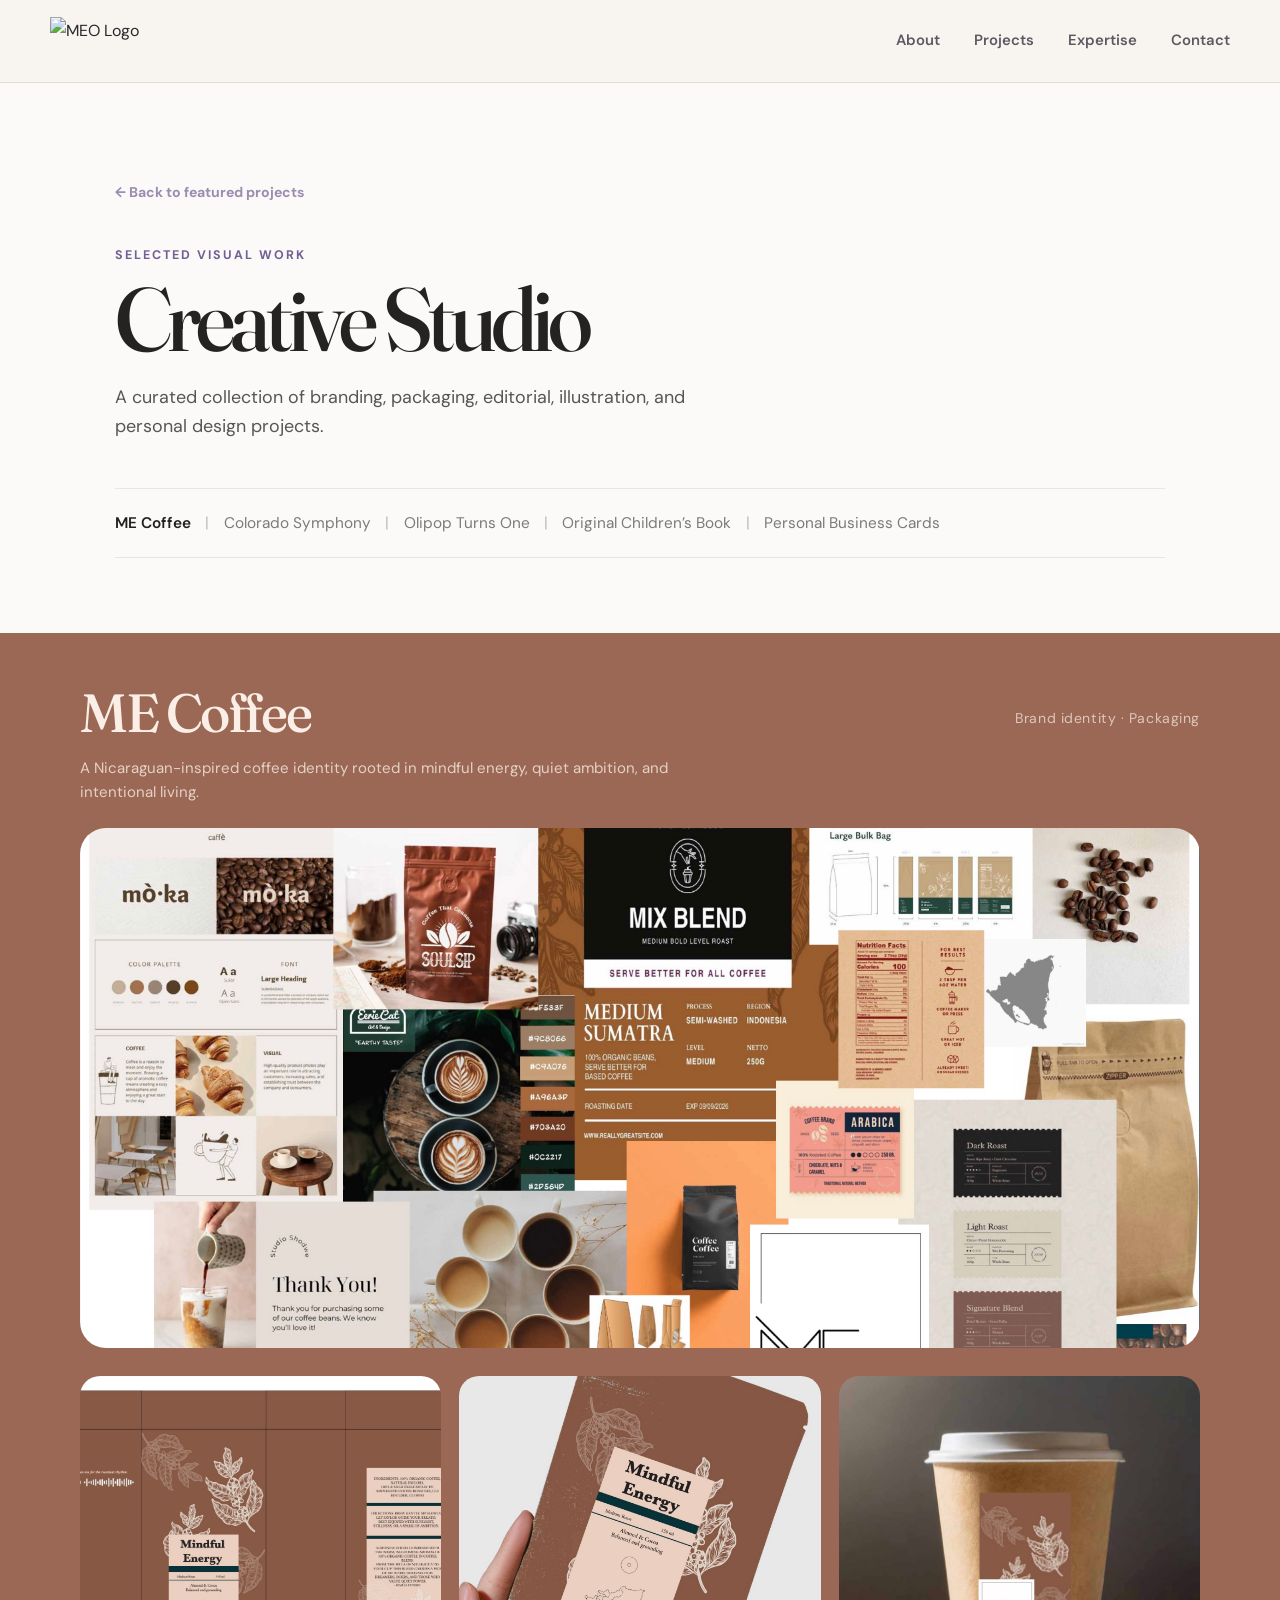
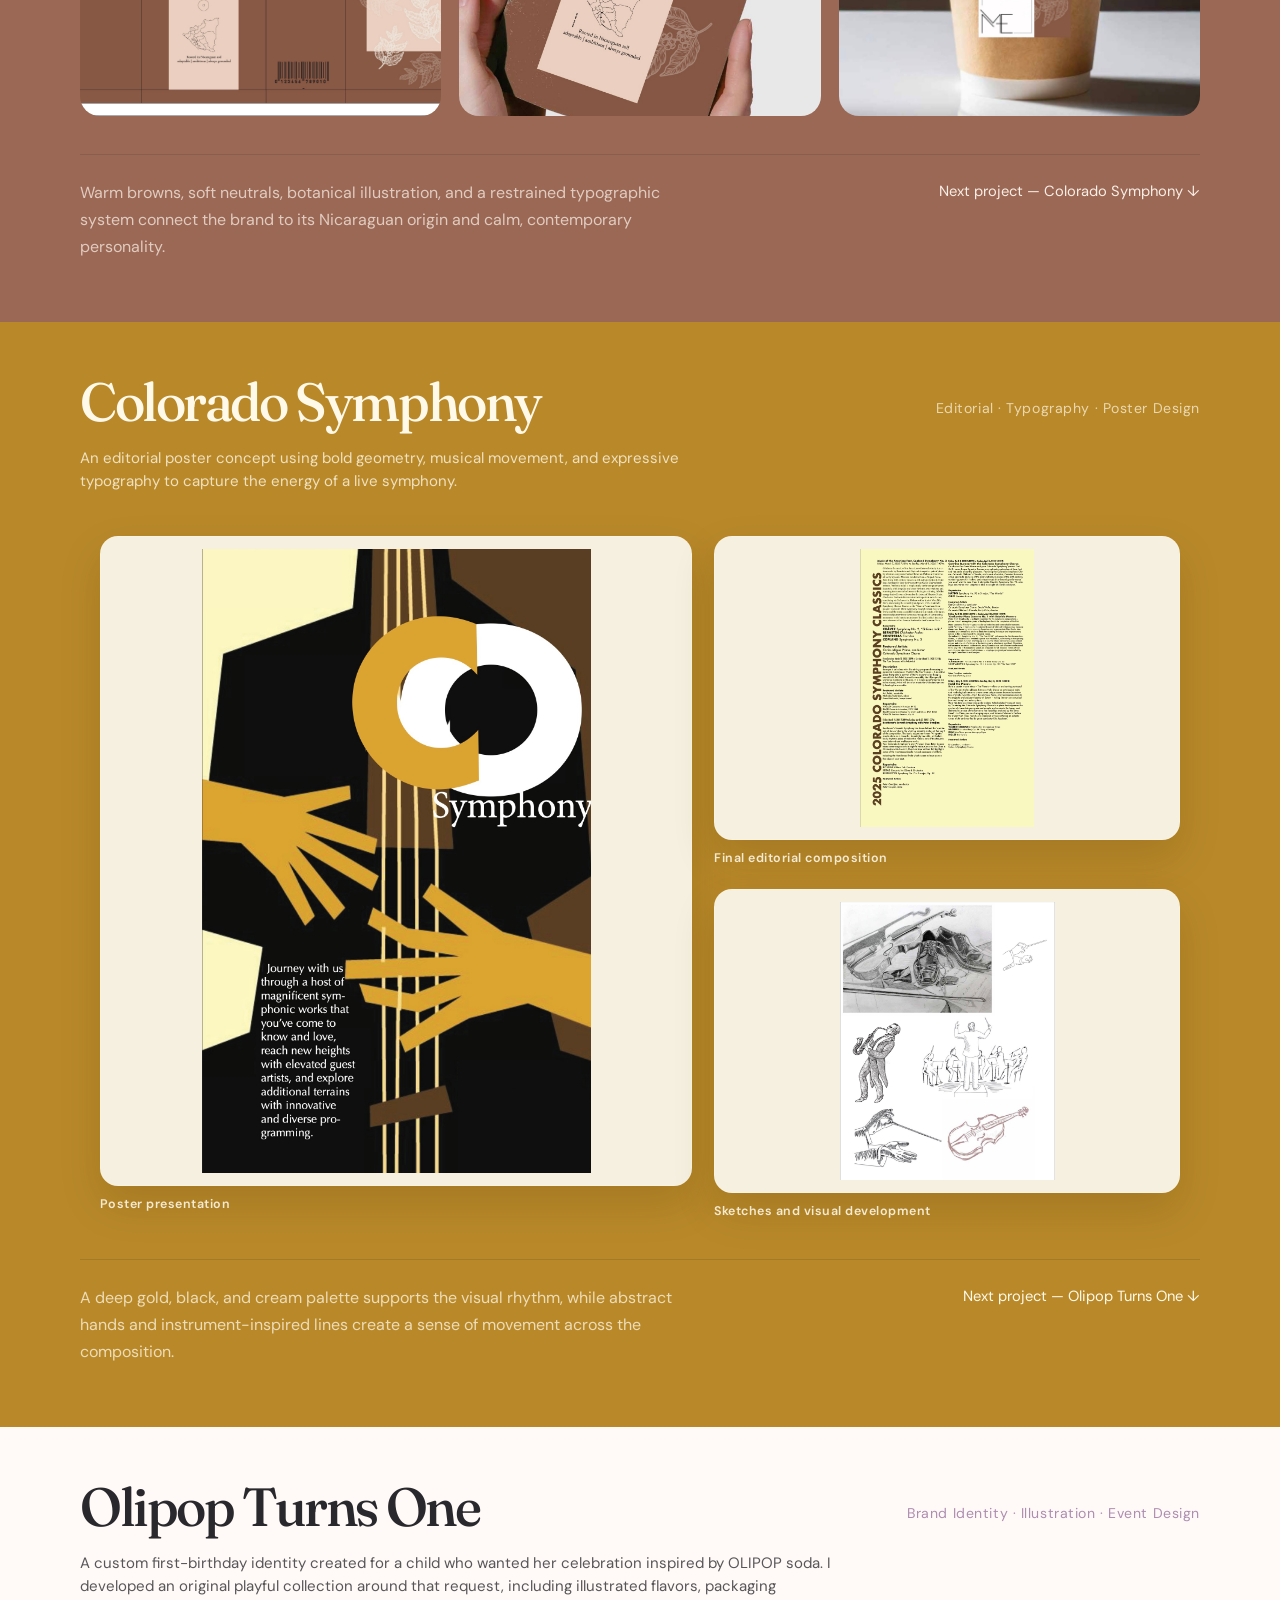
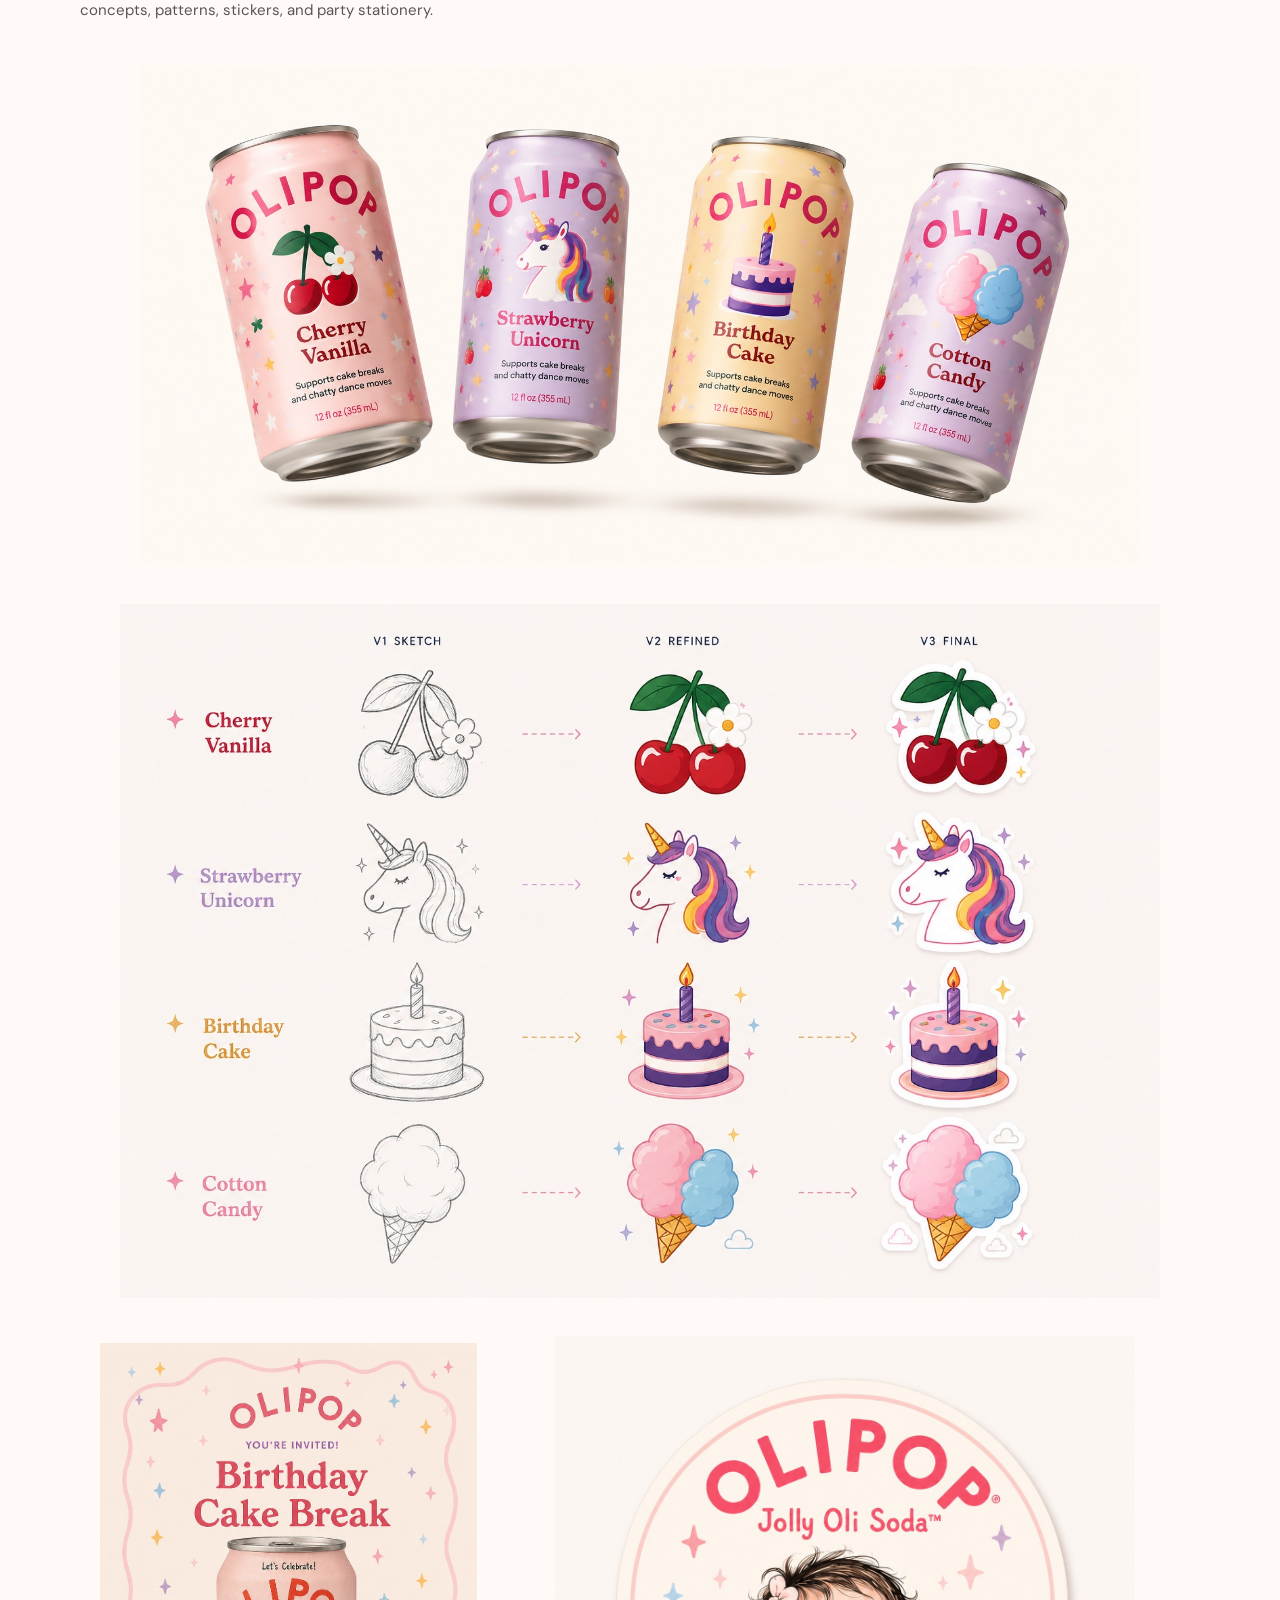
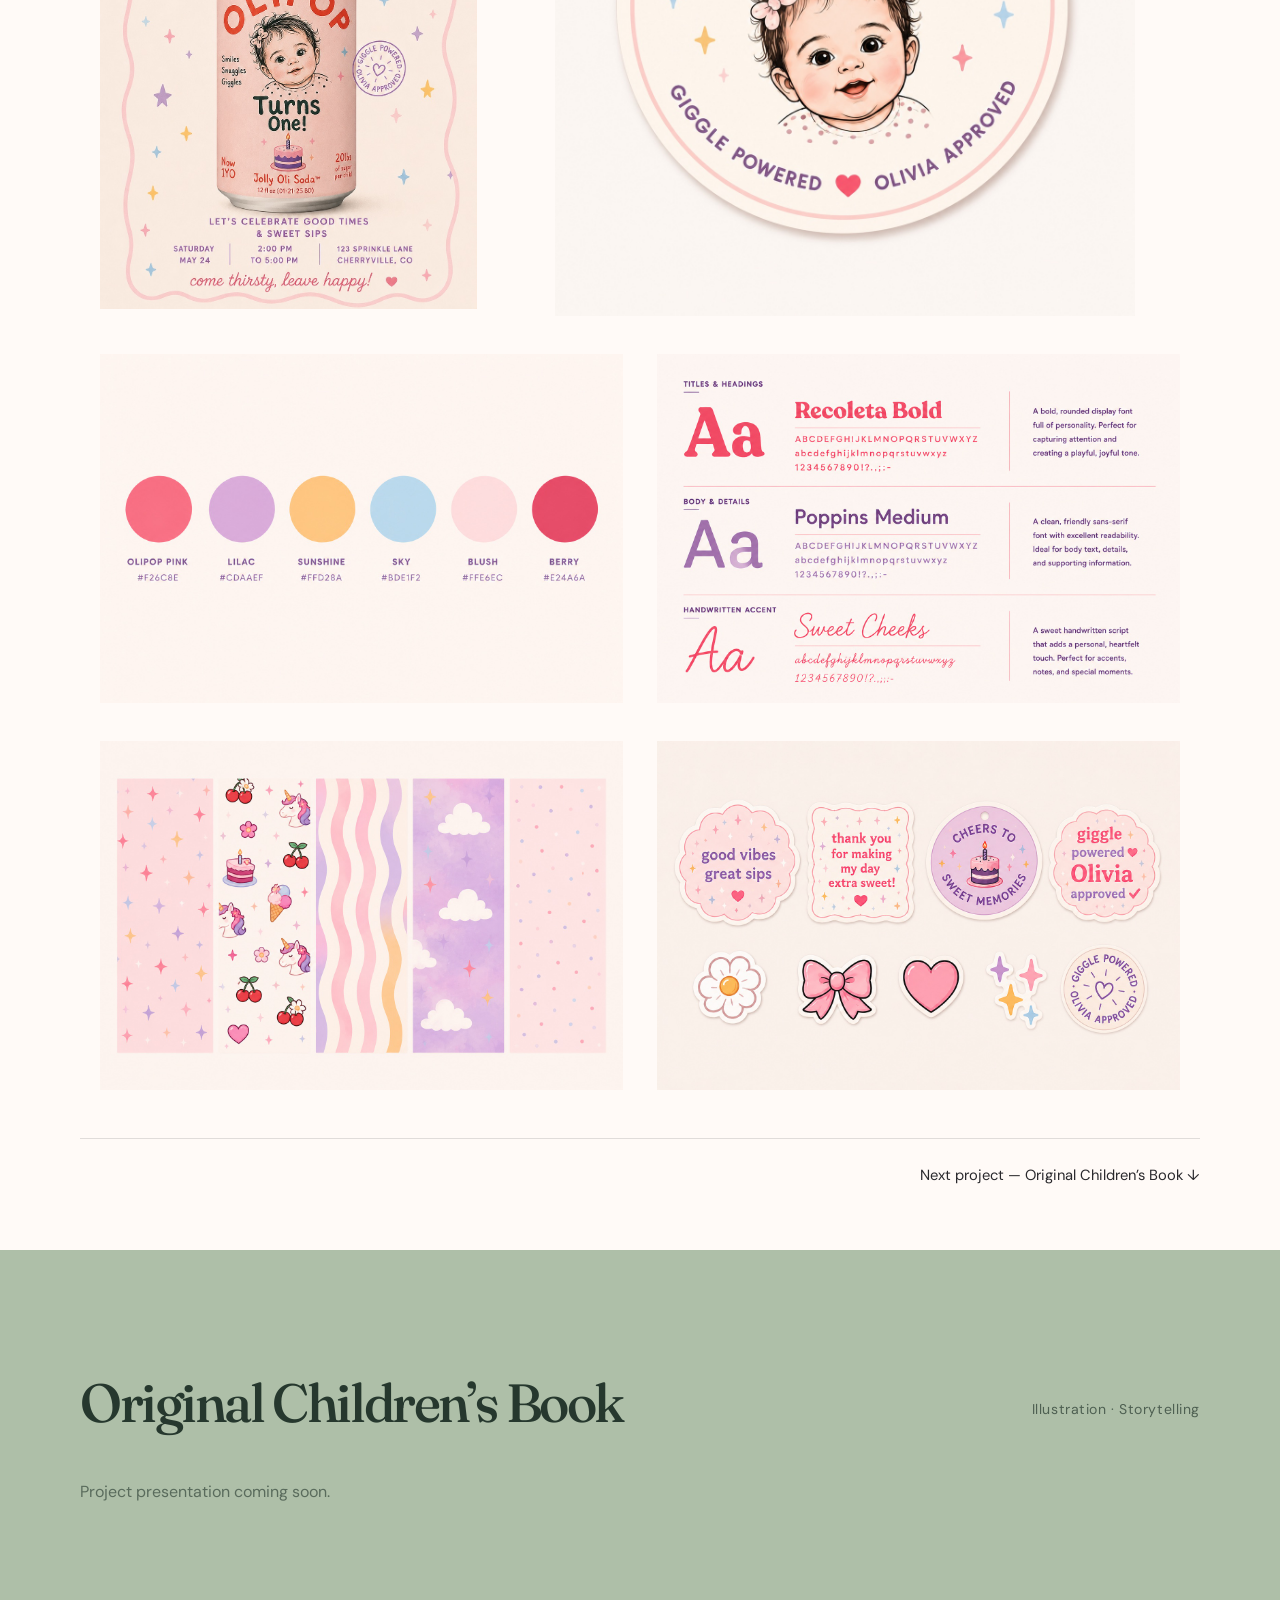
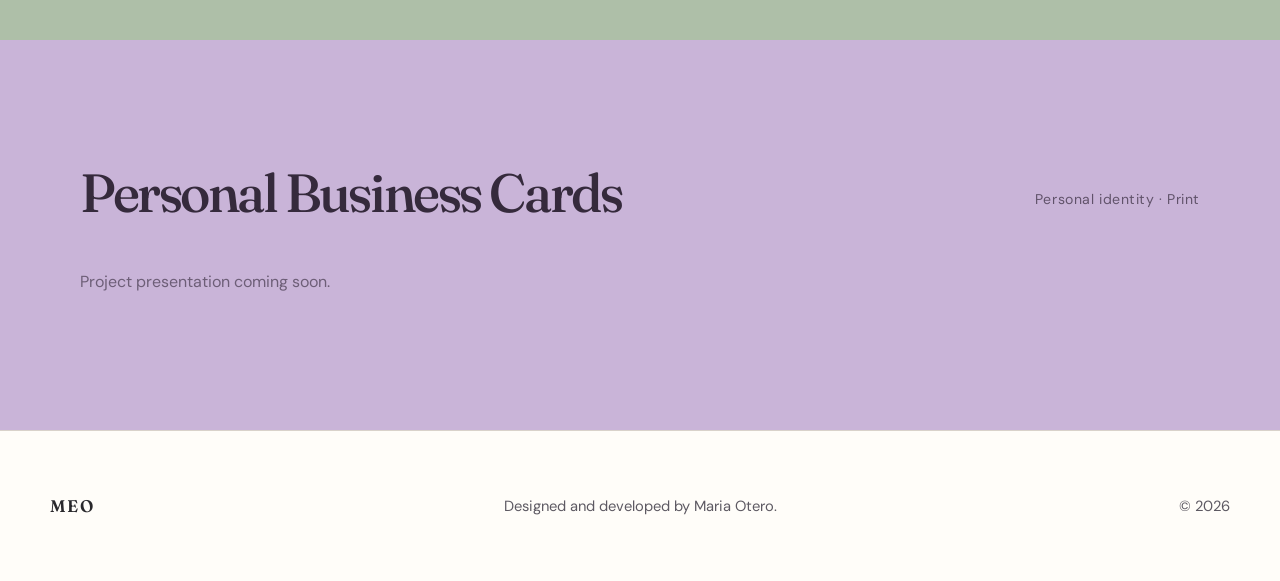
==== commit ac73974b: "creative studio section rearragement" ====
--- a/creative-studio.html
+++ b/creative-studio.html
@@ -255,92 +255,91 @@
       </div>
 
       <p class="studio-project-type">
-        Event Branding · Packaging · Invitation Design
+        Brand Identity · Illustration · Event Design
       </p>
     </header>
 
-    <p class="studio-project-summary">
-      A playful first-birthday identity created for Olivia, combining
-      soda-inspired packaging, whimsical illustration, and a cheerful
-      pink-and-blue party palette.
+    <p class="studio-project-summary studio-olipop-summary">
+      A custom first-birthday identity created for a child who wanted her
+      celebration inspired by OLIPOP soda. I developed an original playful
+      collection around that request, including illustrated flavors,
+      packaging concepts, patterns, stickers, and party stationery.
     </p>
 
-    <!-- Compact Olipop Presentation -->
-    <div class="studio-olipop-showcase">
-
-      <figure class="studio-olipop-feature">
-        <div class="studio-olipop-image-mat">
-          <img
-            src="assets/images/olipop-hero.jpeg"
-            alt="Olipop Turns One birthday identity featuring a whimsical soda can design"
-          />
-        </div>
-        <figcaption>Complete birthday identity</figcaption>
+    <div class="studio-olipop-editorial">
+
+      <figure class="studio-olipop-wide studio-olipop-cans">
+        <img
+          src="assets/images/olipop-can-collection.jpeg"
+          alt="Four floating soda cans created for the Olipop-inspired birthday collection"
+        />
       </figure>
 
-      <div class="studio-olipop-supporting">
-
-        <figure class="studio-olipop-item">
-          <div class="studio-olipop-image-mat">
-            <img
-              src="assets/images/olipop-can-collection.jpeg"
-              alt="Four-can Olipop birthday flavor collection"
-            />
-          </div>
-          <figcaption>Soda can collection</figcaption>
-        </figure>
-
-        <figure class="studio-olipop-item">
-          <div class="studio-olipop-image-mat">
-            <img
-              src="assets/images/olipop-invitation-suite.jpeg"
-              alt="Olipop birthday invitation suite with invitation, RSVP card, stickers, and thank-you card"
-            />
-          </div>
-          <figcaption>Invitation suite</figcaption>
-        </figure>
-
-        <figure class="studio-olipop-item">
-          <div class="studio-olipop-image-mat">
-            <img
-              src="assets/images/olipop-party-experience.jpeg"
-              alt="Olipop-themed first birthday party experience with drinks, decorations, and cake"
-            />
-          </div>
-          <figcaption>Coordinated party experience</figcaption>
+      <figure class="studio-olipop-wide studio-olipop-process">
+        <img
+          src="assets/images/olipop-illustration-process.jpeg"
+          alt="Cherry, unicorn, birthday cake, and cotton candy illustrations shown from sketch through final artwork"
+        />
+      </figure>
+
+      <div class="studio-olipop-pair studio-olipop-identity-pair">
+
+        <figure class="studio-olipop-portrait">
+          <img
+            src="assets/images/olipop-invitation.jpeg"
+            alt="Olipop-inspired first birthday invitation created for Olivia"
+          />
+        </figure>
+
+        <figure class="studio-olipop-square">
+          <img
+            src="assets/images/olipop-main-sticker.jpeg"
+            alt="Jolly Oli Soda main sticker featuring Olivia"
+          />
+        </figure>
+
+      </div>
+
+      <div class="studio-olipop-pair">
+
+        <figure class="studio-olipop-landscape">
+          <img
+            src="assets/images/olipop-color-palette.jpeg"
+            alt="Pastel color palette used throughout the birthday identity"
+          />
+        </figure>
+
+        <figure class="studio-olipop-landscape">
+          <img
+            src="assets/images/olipop-typography.jpeg"
+            alt="Typography system used throughout the birthday identity"
+          />
+        </figure>
+
+      </div>
+
+      <div class="studio-olipop-pair">
+
+        <figure class="studio-olipop-landscape">
+          <img
+            src="assets/images/olipop-patterns.jpeg"
+            alt="Original repeating patterns created for the birthday identity"
+          />
+        </figure>
+
+        <figure class="studio-olipop-landscape">
+          <img
+            src="assets/images/olipop-additional-stickers.jpeg"
+            alt="Additional phrase and decorative stickers created for the birthday identity"
+          />
         </figure>
 
       </div>
 
     </div>
 
-    <!-- Project Details -->
-    <div class="studio-project-details">
-
-      <div>
-        <p class="studio-detail-label">Role</p>
-        <p>Brand Identity · Packaging · Art Direction</p>
-      </div>
-
-      <div>
-        <p class="studio-detail-label">Tools</p>
-        <p>Illustrator · Photoshop · Mockup Design</p>
-      </div>
-
-      <div>
-        <p class="studio-detail-label">Focus</p>
-        <p>Event Branding · Print · Product Presentation</p>
-      </div>
-
-    </div>
-
-    <div class="studio-project-footer">
-      <p>
-        Inspired by Olivia’s name and playful soda branding, the project
-        expands a single birthday invitation into a small visual system
-        that includes packaging, printed stationery, and a coordinated
-        party experience.
-      </p>
+    <div class="studio-project-footer studio-olipop-footer">
+      <span aria-hidden="true"></span>
 
       <a href="#book">
         Next project — Original Children’s Book ↓
@@ -350,7 +349,7 @@
   </div>
 </section>
 
-      <!-- 04: Children's Book Placeholder -->
+<!-- 04: Children's Book Placeholder -->
       <section
         class="studio-project studio-project-placeholder studio-project-book"
         id="book"
--- a/style.css
+++ b/style.css
@@ -10327,240 +10327,152 @@
 }
 
 /* ==================================================
-   OLIPOP TURNS ONE
-   Compact editorial presentation
+   OLIPOP TURNS ONE — FINAL EDITORIAL LAYOUT
+   These rules intentionally appear last so they
+   override the older Olipop presentation styles.
 ================================================== */
 
 .studio-project-olipop {
   position: relative;
   overflow: hidden;
-  background: #d57795;
-  color: #fffaf7;
-}
-
-/* Keep the blue color block as a subtle accent */
+  background: #fffaf7;
+  color: var(--ink);
+}
 
 .studio-project-olipop::before {
-  position: absolute;
-  top: 0;
-  right: 0;
-  width: 36%;
-  height: 100%;
-  background: #80b9c5;
-  content: "";
-}
-
-/* Keep all project content above the background accent */
+  display: none;
+}
 
 .studio-project-olipop .studio-project-container {
   position: relative;
   z-index: 1;
 }
 
-/* Main Olipop image layout */
-
-.studio-olipop-showcase {
+.studio-project-olipop .studio-project-type,
+.studio-project-olipop .studio-project-number {
+  color: #8b5f92;
+}
+
+.studio-olipop-summary {
+  max-width: 760px;
+}
+
+.studio-olipop-editorial {
   display: grid;
-  grid-template-columns: minmax(0, 1.12fr) minmax(320px, 0.88fr);
-  gap: 22px;
-
+  gap: clamp(26px, 3vw, 42px);
   max-width: 1080px;
-  margin: 42px auto 0;
-}
-
-/* Large identity image on the left */
-
-.studio-olipop-feature {
+  margin: 44px auto 0;
+}
+
+.studio-olipop-editorial figure {
+  min-width: 0;
+  margin: 0;
+}
+
+.studio-olipop-editorial img {
+  display: block;
+  width: 100%;
+  height: auto;
+  object-fit: contain;
+  object-position: center;
+}
+
+.studio-olipop-wide {
+  width: 100%;
+}
+
+.studio-olipop-cans {
+  max-width: 1000px;
+  margin-inline: auto !important;
+}
+
+.studio-olipop-process {
+  max-width: 1040px;
+  margin-inline: auto !important;
+}
+
+.studio-olipop-pair {
+  display: grid;
+  gap: clamp(22px, 3vw, 34px);
+  align-items: center;
+  grid-template-columns: repeat(2, minmax(0, 1fr));
+}
+
+.studio-olipop-identity-pair {
+  grid-template-columns: minmax(260px, 0.72fr) minmax(0, 1.28fr);
+}
+
+.studio-olipop-portrait {
   display: flex;
-  min-width: 0;
-  flex-direction: column;
-  margin: 0;
-}
-
-/* Three supporting images on the right */
-
-.studio-olipop-supporting {
-  display: grid;
-  min-width: 0;
-  gap: 22px;
-  grid-template-columns: repeat(2, minmax(0, 1fr));
-}
-
-/* Party experience spans the bottom-right row */
-
-.studio-olipop-supporting .studio-olipop-item:last-child {
-  grid-column: 1 / -1;
-}
-
-.studio-olipop-item {
+  justify-content: center;
+}
+
+.studio-olipop-portrait img {
+  width: min(100%, 430px);
+  max-height: 690px;
+}
+
+.studio-olipop-square {
   display: flex;
-  min-width: 0;
-  flex-direction: column;
-  margin: 0;
-}
-
-/* Shared artwork frames */
-
-.studio-olipop-image-mat {
+  justify-content: center;
+}
+
+.studio-olipop-square img {
+  width: min(100%, 580px);
+}
+
+.studio-olipop-landscape {
   display: flex;
-  width: 100%;
-  min-height: 0;
   align-items: center;
   justify-content: center;
-
-  overflow: hidden;
-
-  border: 1px solid rgba(255, 250, 247, 0.3);
-  border-radius: 18px;
-
-  background: #fbe8eb;
-  box-shadow: 0 18px 42px rgba(95, 38, 60, 0.15);
-
-  transition:
-    transform var(--transition),
-    box-shadow var(--transition);
-}
-
-/* Large left image */
-
-.studio-olipop-feature .studio-olipop-image-mat {
-  height: 620px;
-}
-
-/* Upper-right supporting images */
-
-.studio-olipop-supporting
-  .studio-olipop-item:nth-child(1)
-  .studio-olipop-image-mat,
-.studio-olipop-supporting
-  .studio-olipop-item:nth-child(2)
-  .studio-olipop-image-mat {
-  height: 286px;
-}
-
-/* Wide party image */
-
-.studio-olipop-supporting
-  .studio-olipop-item:last-child
-  .studio-olipop-image-mat {
-  height: 286px;
-}
-
-/* Preserve the full compositions */
-
-.studio-olipop-image-mat img {
+}
+
+.studio-olipop-landscape img {
+  width: 100%;
+}
+
+.studio-olipop-footer {
+  margin-top: 48px;
+}
+
+.studio-olipop-footer span {
   display: block;
-  width: 100%;
-  height: 100%;
-
-  object-fit: contain;
-  object-position: center;
-
-  background: #fbe8eb;
-}
-
-/* Consistent captions */
-
-.studio-olipop-feature figcaption,
-.studio-olipop-item figcaption {
-  margin-top: 9px;
-
-  color: rgba(255, 250, 247, 0.9);
-
-  font-size: 0.78rem;
-  font-weight: 600;
-  letter-spacing: 0.03em;
-  line-height: 1.4;
-}
-
-/* Very subtle hover movement */
-
-.studio-olipop-feature:hover .studio-olipop-image-mat,
-.studio-olipop-item:hover .studio-olipop-image-mat {
-  transform: translateY(-3px);
-  box-shadow: 0 22px 48px rgba(95, 38, 60, 0.2);
-}
-
-/* Make the project-information row more compact */
-
-.studio-project-olipop .studio-project-details {
-  margin-top: 46px;
-}
-
-/* Reduce space before the closing project description */
+}
 
 .studio-project-olipop .studio-project-footer {
-  margin-top: 34px;
-}
-
-/* Tablet */
-
-@media (max-width: 950px) {
-  .studio-olipop-showcase {
+  border-top-color: rgba(41, 40, 44, 0.14);
+}
+
+.studio-project-olipop .studio-project-footer a {
+  color: var(--ink);
+}
+
+@media (max-width: 900px) {
+  .studio-olipop-editorial {
+    margin-top: 36px;
+  }
+
+  .studio-olipop-identity-pair {
+    grid-template-columns: minmax(220px, 0.8fr) minmax(0, 1.2fr);
+  }
+}
+
+@media (max-width: 700px) {
+  .studio-olipop-pair,
+  .studio-olipop-identity-pair {
     grid-template-columns: 1fr;
   }
 
-  .studio-olipop-feature .studio-olipop-image-mat {
-    height: 540px;
-  }
-
-  .studio-olipop-supporting {
-    grid-template-columns: repeat(2, minmax(0, 1fr));
-  }
-
-  .studio-olipop-supporting
-    .studio-olipop-item:nth-child(1)
-    .studio-olipop-image-mat,
-  .studio-olipop-supporting
-    .studio-olipop-item:nth-child(2)
-    .studio-olipop-image-mat,
-  .studio-olipop-supporting
-    .studio-olipop-item:last-child
-    .studio-olipop-image-mat {
-    height: 320px;
-  }
-}
-
-/* Mobile */
-
-@media (max-width: 650px) {
-  .studio-project-olipop::before {
-    top: auto;
-    bottom: 0;
-    width: 100%;
-    height: 28%;
-  }
-
-  .studio-olipop-showcase,
-  .studio-olipop-supporting {
-    grid-template-columns: 1fr;
-  }
-
-  .studio-olipop-supporting .studio-olipop-item:last-child {
-    grid-column: auto;
-  }
-
-  .studio-olipop-feature .studio-olipop-image-mat,
-  .studio-olipop-supporting
-    .studio-olipop-item:nth-child(1)
-    .studio-olipop-image-mat,
-  .studio-olipop-supporting
-    .studio-olipop-item:nth-child(2)
-    .studio-olipop-image-mat,
-  .studio-olipop-supporting
-    .studio-olipop-item:last-child
-    .studio-olipop-image-mat {
-    height: auto;
-  }
-
-  .studio-olipop-image-mat img {
-    width: 100%;
-    height: auto;
-    max-height: 580px;
-  }
-
-  .studio-olipop-feature:hover .studio-olipop-image-mat,
-  .studio-olipop-item:hover .studio-olipop-image-mat {
-    transform: none;
+  .studio-olipop-portrait img {
+    width: min(100%, 390px);
+    max-height: none;
+  }
+
+  .studio-olipop-square img {
+    width: min(100%, 500px);
+  }
+
+  .studio-olipop-footer {
+    margin-top: 38px;
   }
 }
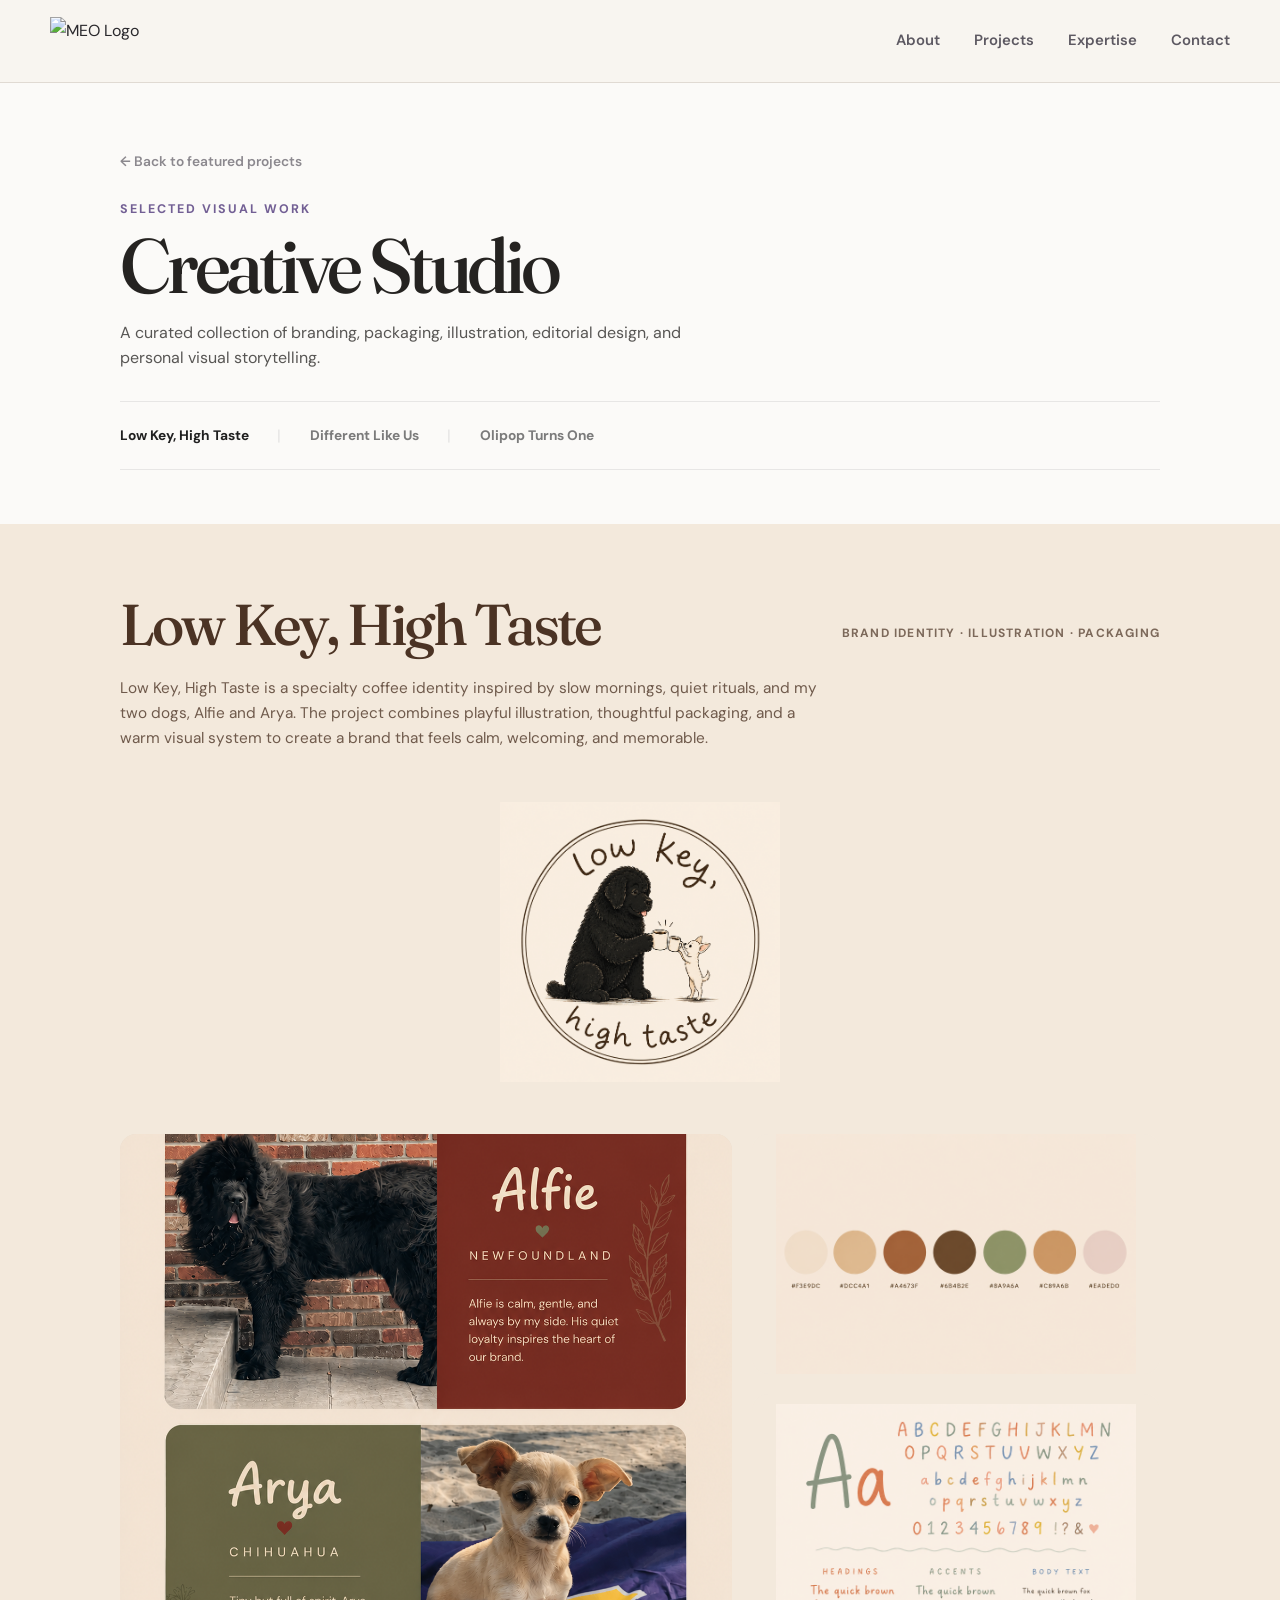
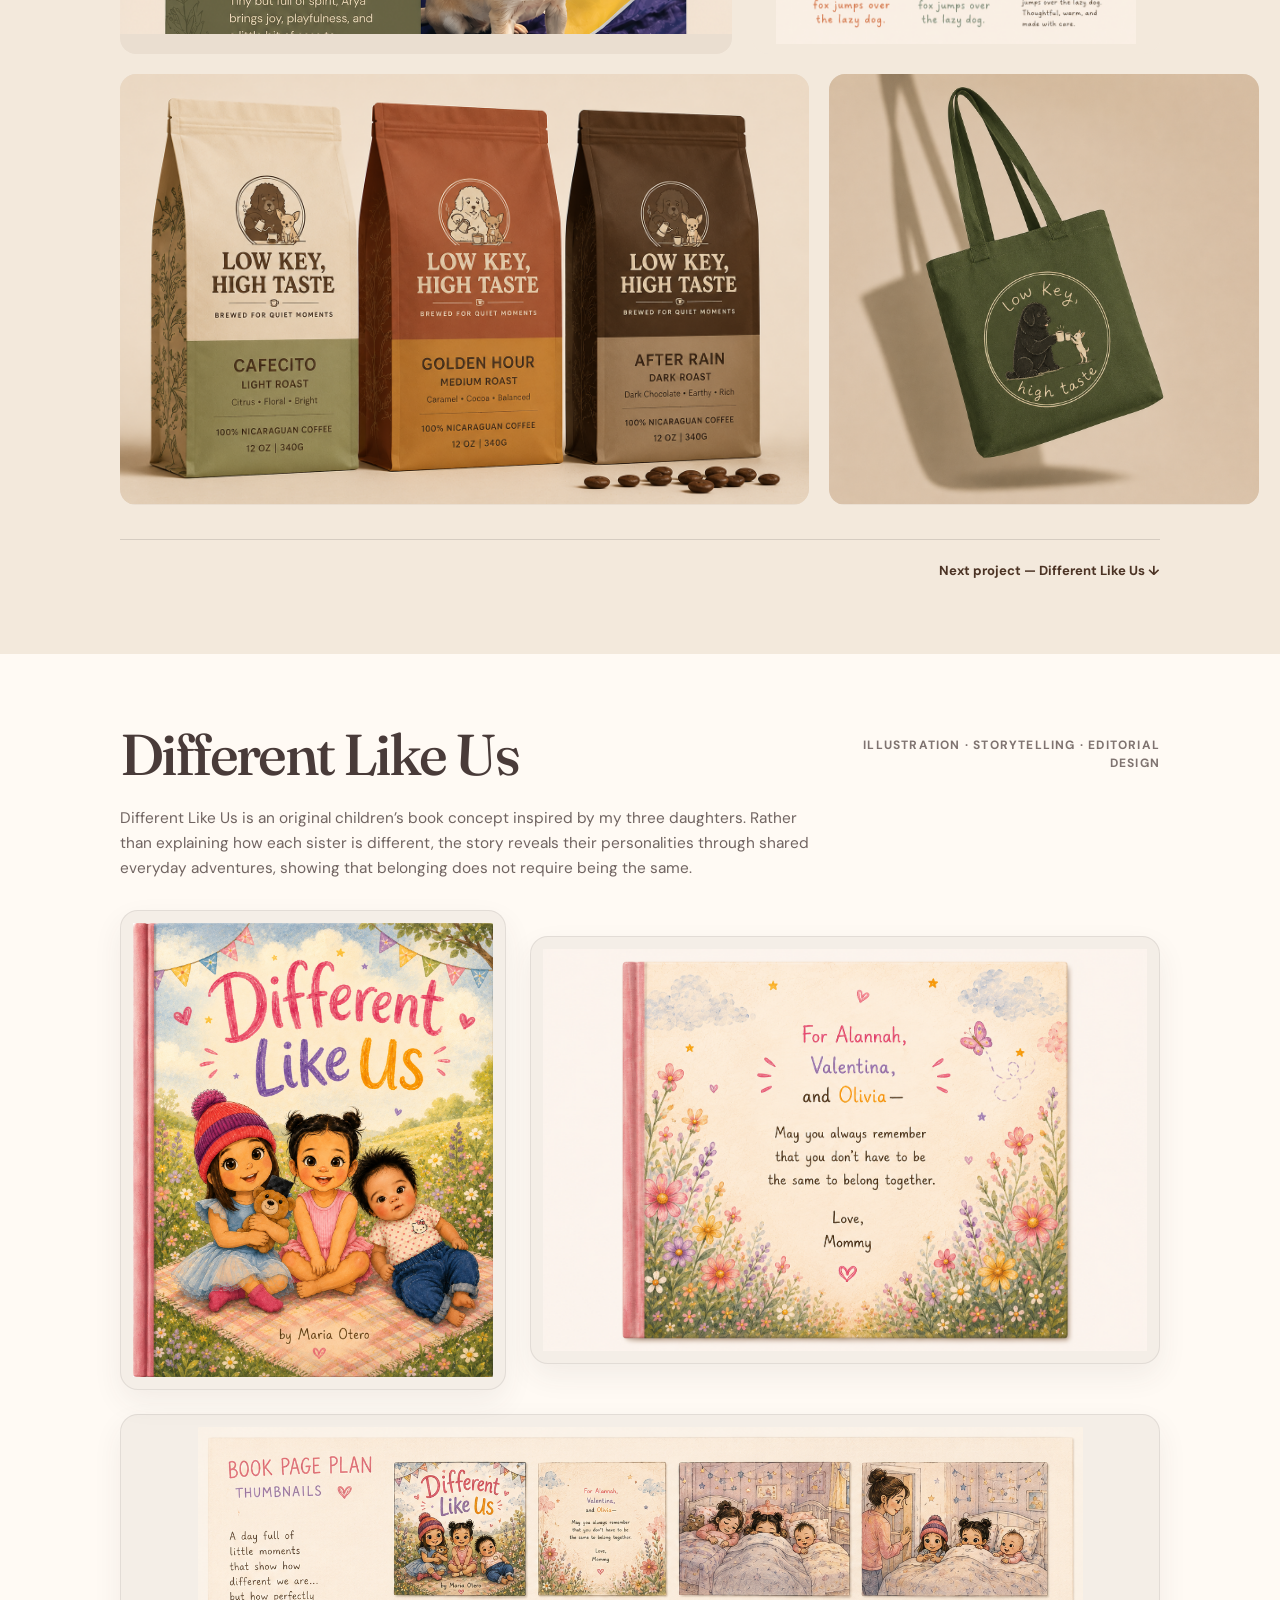
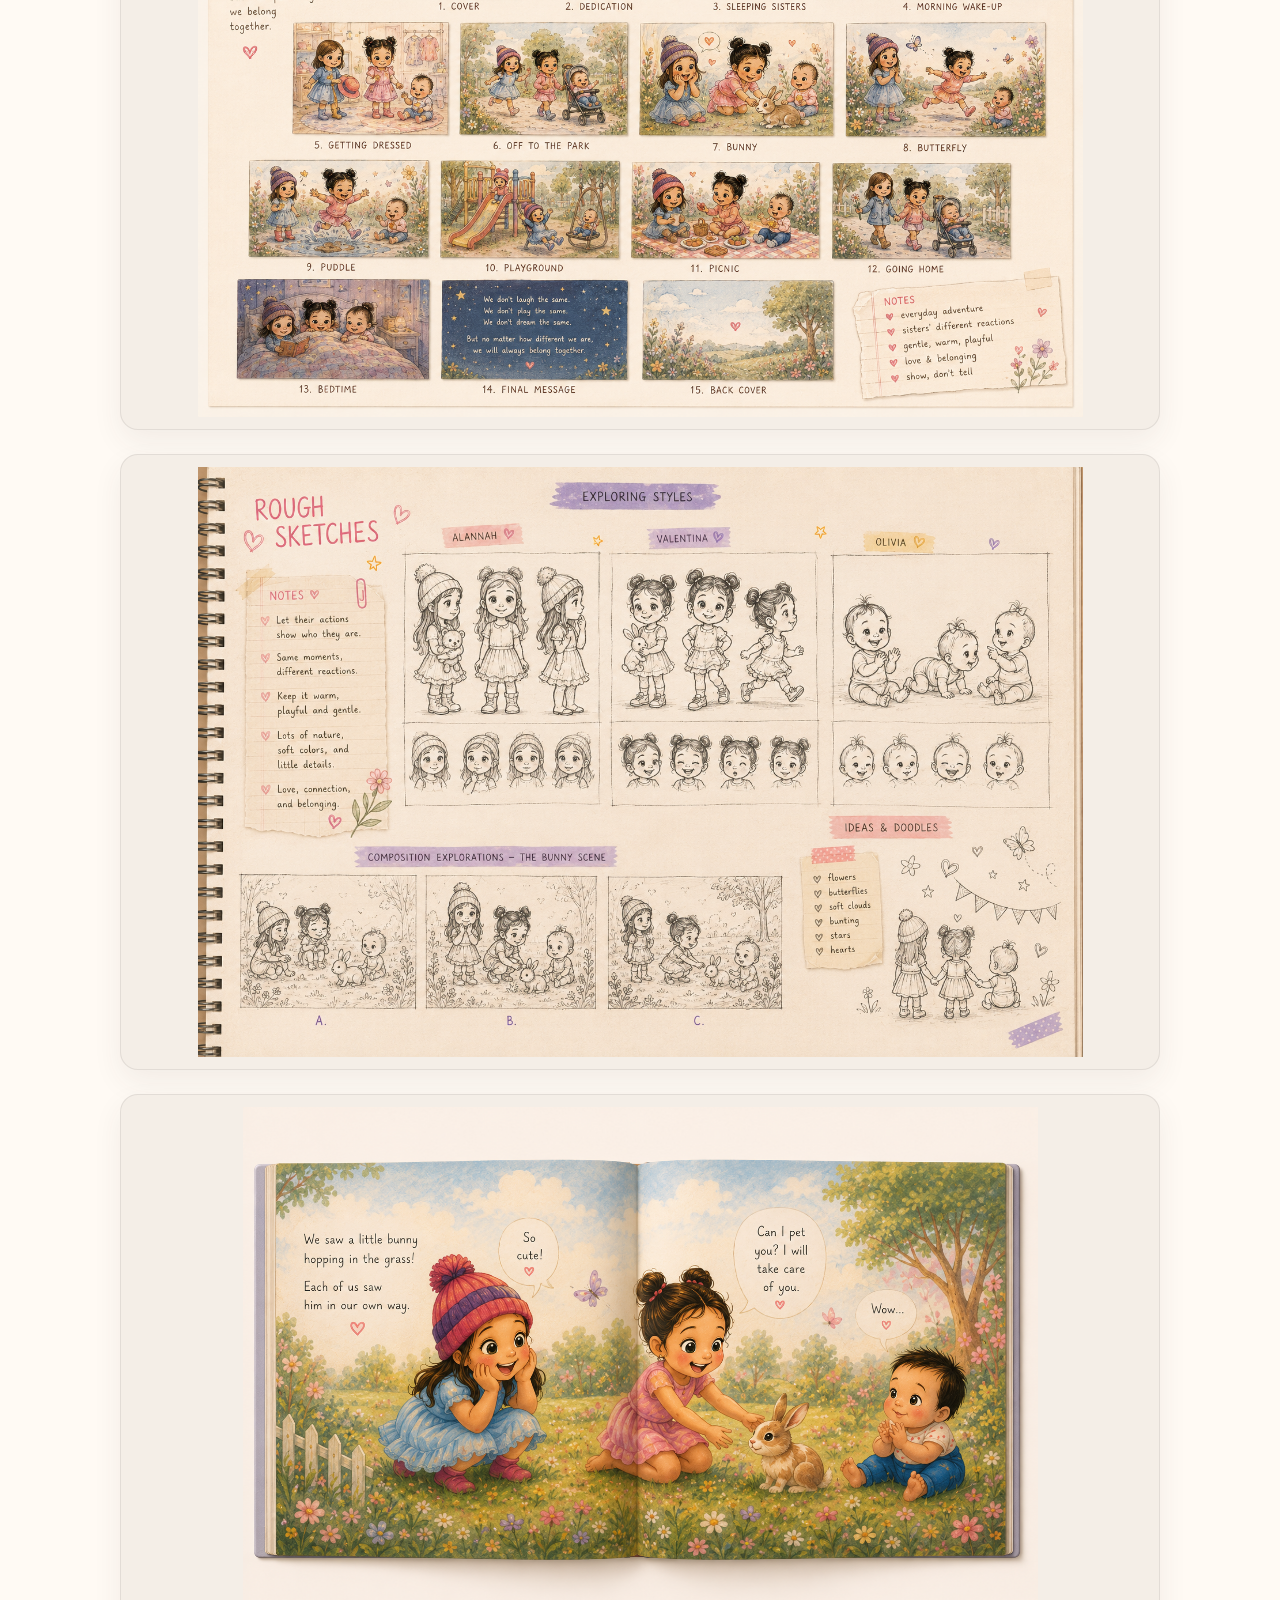
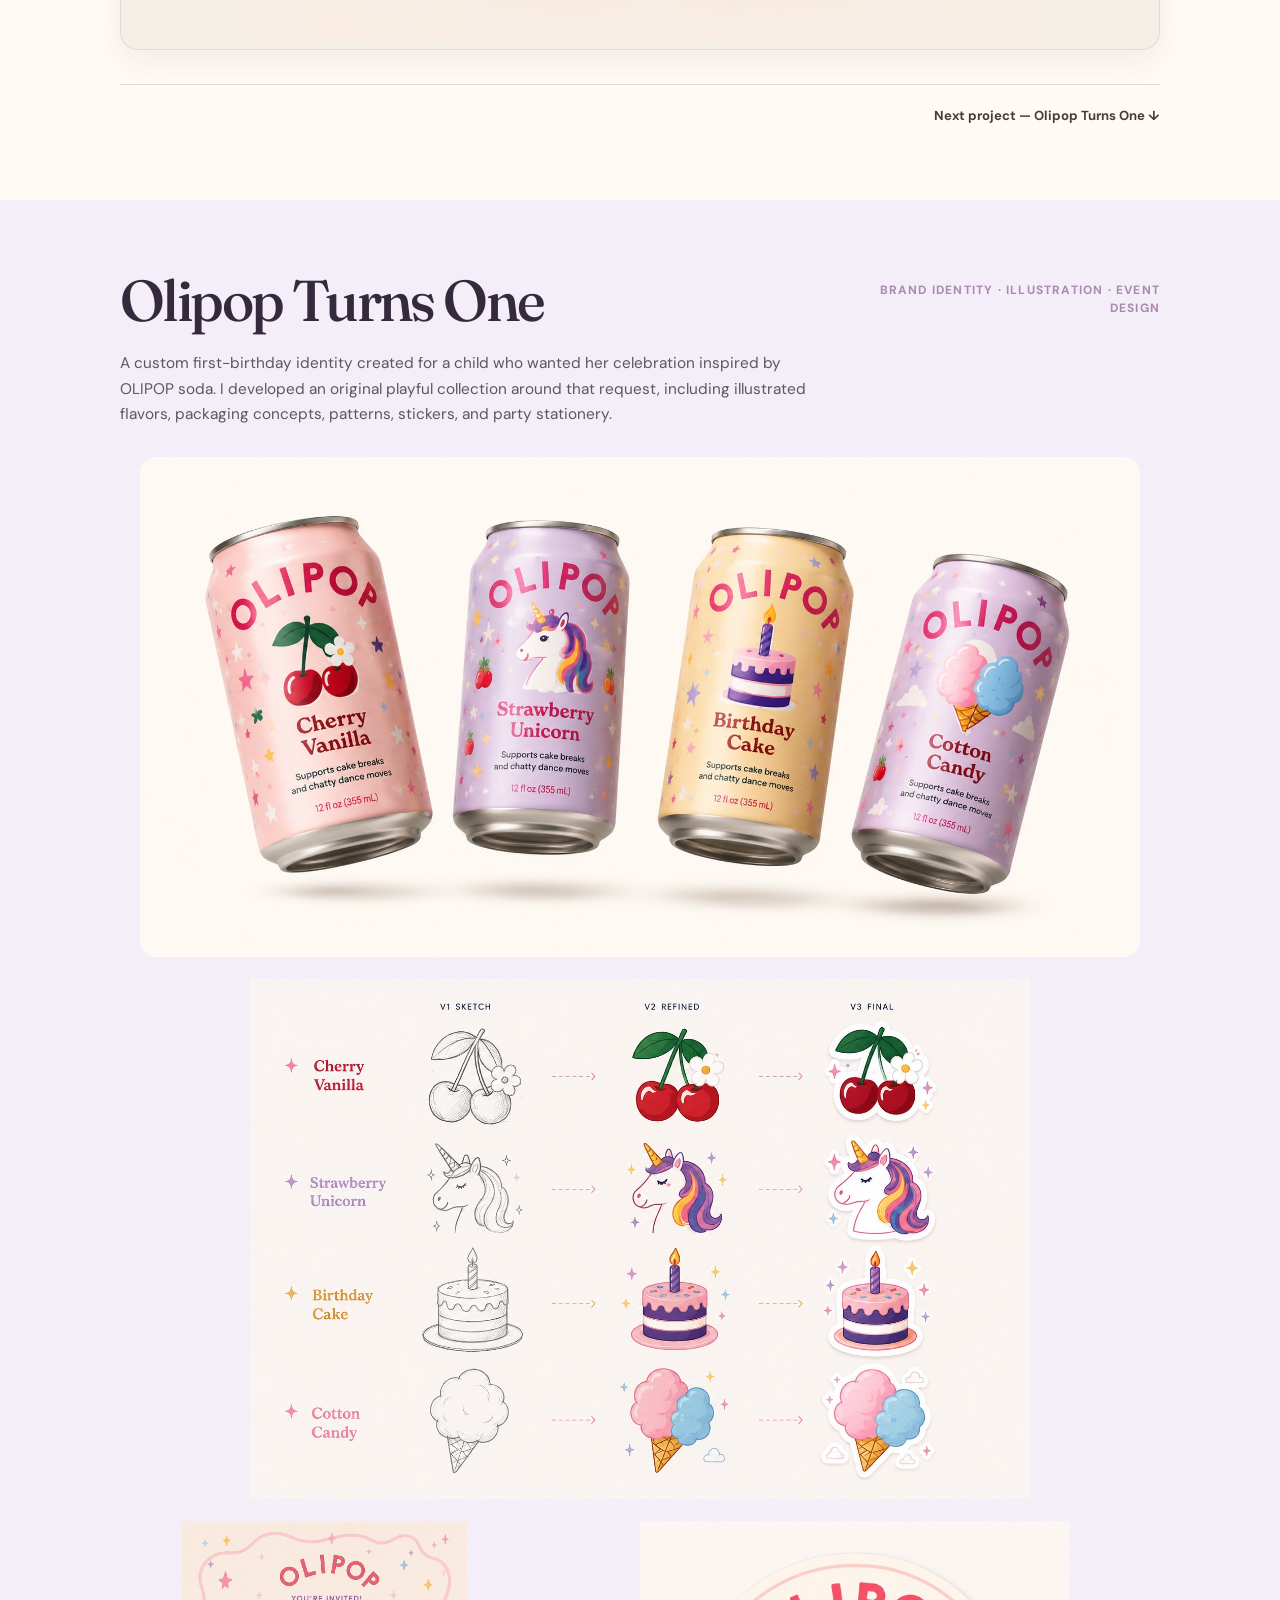
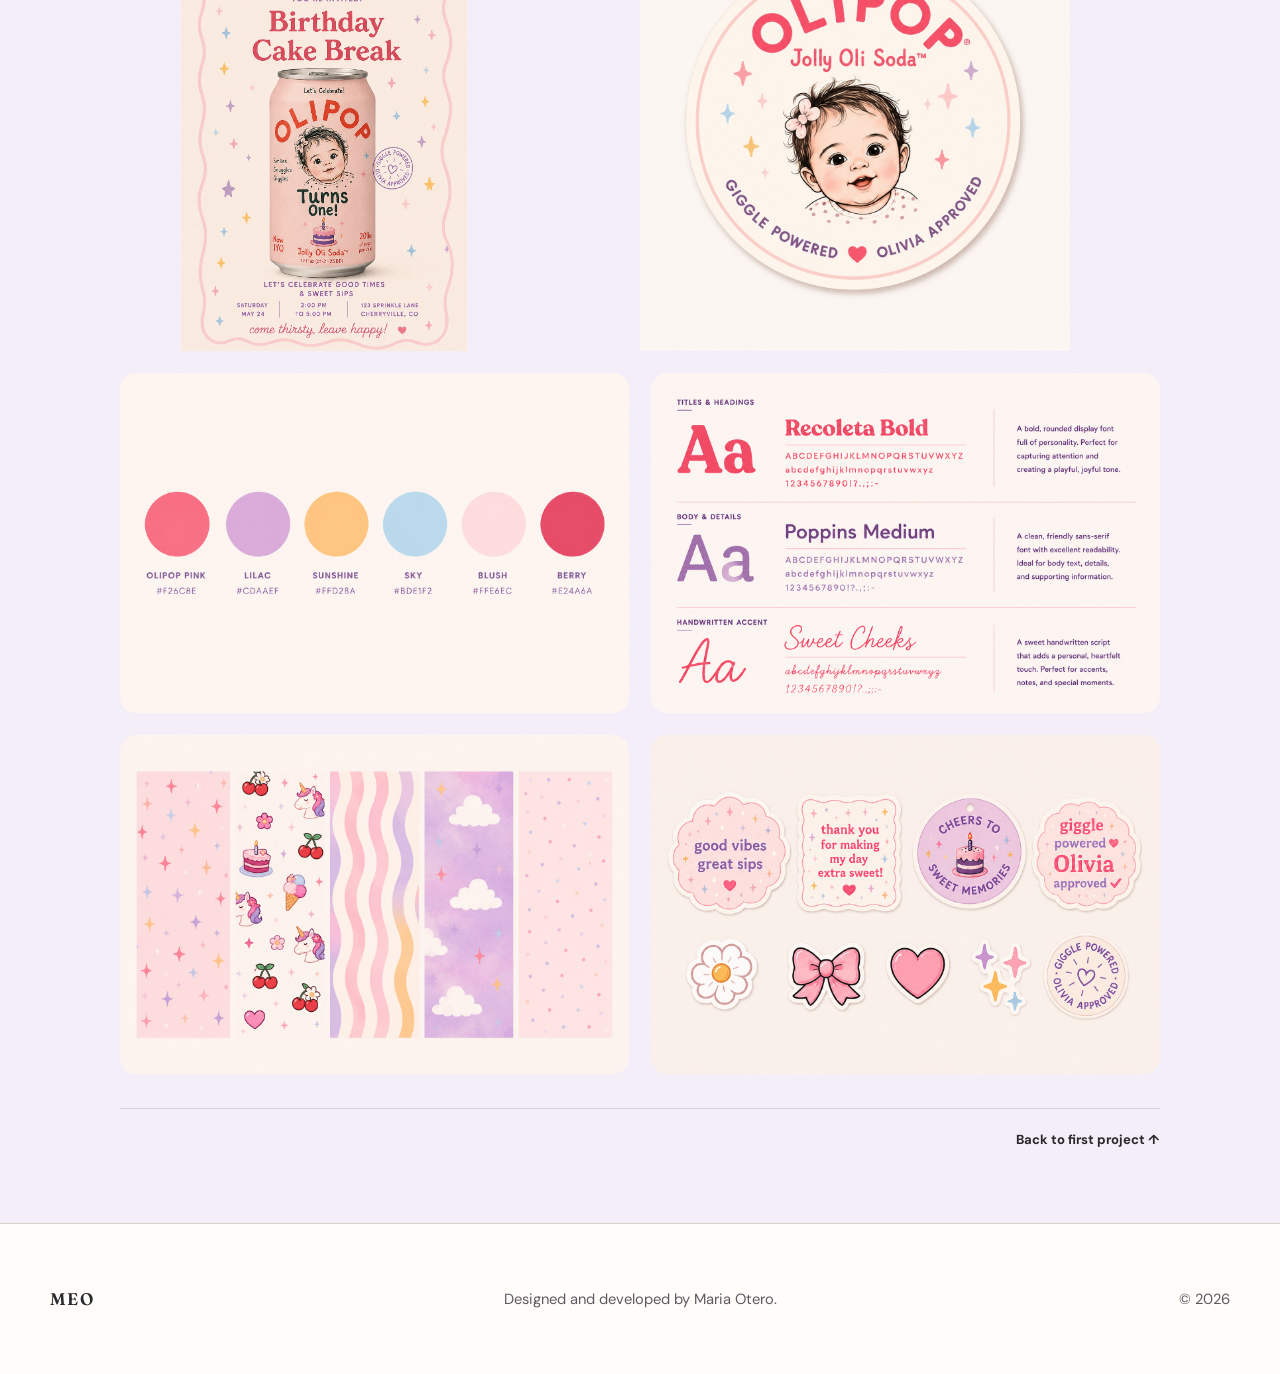
==== commit d15b9bb9: "creative studio final changes" ====
--- a/creative-studio.html
+++ b/creative-studio.html
@@ -10,415 +10,417 @@
 
     <meta
       name="description"
-      content="Creative Studio by Maria E Otero — selected branding, packaging, editorial, illustration, and personal design work."
+      content="Creative Studio by Maria E Otero — selected branding, packaging, illustration, editorial, and personal design work."
     />
 
     <title>Creative Studio | Maria E Otero</title>
 
     <link rel="stylesheet" href="style.css" />
+    <link rel="icon" type="image/png" href="assets/images/meo-logo.png" />
   </head>
 
   <body class="creative-studio-page">
-  <!-- Header and navigation -->
-  <header class="site-header">
-    <nav class="navigation container" aria-label="Main navigation">
-
-      <a
-        class="brand"
-        href="index.html#home"
-        aria-label="Maria Otero homepage"
+
+    <!-- Header -->
+    <header class="site-header">
+      <nav class="navigation container" aria-label="Main navigation">
+
+        <a
+          class="brand"
+          href="index.html#home"
+          aria-label="Maria Otero homepage"
+        >
+          <img
+            src="assets/images/meo-logo.png"
+            alt="MEO Logo"
+            class="brand-logo"
+          />
+        </a>
+
+        <div class="nav-links">
+          <a href="index.html#about">About</a>
+          <a href="index.html#projects">Projects</a>
+          <a href="index.html#expertise">Expertise</a>
+          <a href="index.html#contact">Contact</a>
+        </div>
+
+      </nav>
+    </header>
+
+    <main>
+
+      <!-- Creative Studio Introduction -->
+      <section class="studio-intro">
+        <div class="container studio-intro-container">
+
+          <a class="studio-back-link" href="index.html#projects">
+            ← Back to featured projects
+          </a>
+
+          <p class="section-label">Selected Visual Work</p>
+
+          <h1>Creative Studio</h1>
+
+          <p class="studio-intro-text">
+            A curated collection of branding, packaging, illustration,
+            editorial design, and personal visual storytelling.
+          </p>
+
+          <nav
+            class="studio-project-index"
+            aria-label="Creative Studio projects"
+          >
+            <a class="studio-project-link active" href="#coffee">
+              Low Key, High Taste
+            </a>
+
+            <span class="studio-project-divider" aria-hidden="true">|</span>
+
+            <a class="studio-project-link" href="#book">
+              Different Like Us
+            </a>
+
+            <span class="studio-project-divider" aria-hidden="true">|</span>
+
+            <a class="studio-project-link" href="#olipop">
+              Olipop Turns One
+            </a>
+          </nav>
+
+        </div>
+      </section>
+
+
+      <!-- ==================================================
+           01: LOW KEY, HIGH TASTE
+      =================================================== -->
+      <section
+        class="studio-project studio-project-coffee"
+        id="coffee"
       >
-        <img
-          src="assets/images/meo-logo.png"
-          alt="MEO Logo"
-          class="brand-logo"
-        >
-      </a>
-
-      <div class="nav-links">
-        <a href="index.html#about">About</a>
-        <a href="index.html#projects">Projects</a>
-        <a href="index.html#expertise">Expertise</a>
-        <a href="index.html#contact">Contact</a>
-      </div>
-
-    </nav>
-  </header>
-
-    <main>
-
-      <!-- Creative Studio Introduction -->
-      <section class="studio-intro section">
-        <div class="container studio-intro-container">
-
-          <a class="studio-back-link" href="index.html#projects">
-          ← Back to featured projects
-        </a>
-
-          <p class="section-label">Selected Visual Work</p>
-
-          <h1>Creative Studio</h1>
-
-          <p class="studio-intro-text">
-            A curated collection of branding, packaging, editorial,
-            illustration, and personal design projects.
-          </p>
-
-          <nav class="studio-project-index" aria-label="Creative projects">
-
-  <a class="studio-project-link active" href="#coffee">
-    ME Coffee
-  </a>
-
-  <span class="studio-project-divider">|</span>
-
-  <a class="studio-project-link" href="#symphony">
-    Colorado Symphony
-  </a>
-
-  <span class="studio-project-divider">|</span>
-
-  <a class="studio-project-link" href="#olipop">
-    Olipop Turns One
-  </a>
-
-  <span class="studio-project-divider">|</span>
-
-  <a class="studio-project-link" href="#book">
-    Original Children’s Book
-  </a>
-
-  <span class="studio-project-divider">|</span>
-
-  <a class="studio-project-link" href="#business-cards">
-    Personal Business Cards
-  </a>
-
-</nav>
-
-        </div>
-      </section>
-
-      <!-- 01: ME Coffee -->
-      <section class="studio-project studio-project-coffee" id="coffee">
         <div class="container studio-project-container">
 
           <header class="studio-project-heading">
             <div>
               <p class="studio-project-number">01</p>
-              <h2>ME Coffee</h2>
+              <h2>Low Key, High Taste</h2>
             </div>
 
             <p class="studio-project-type">
-              Brand identity · Packaging
+              Brand Identity · Illustration · Packaging
             </p>
           </header>
 
-          <p class="studio-project-summary">
-            A Nicaraguan-inspired coffee identity rooted in mindful energy,
-            quiet ambition, and intentional living.
+          <p class="studio-project-summary studio-coffee-summary">
+            Low Key, High Taste is a specialty coffee identity inspired by
+            slow mornings, quiet rituals, and my two dogs, Alfie and Arya.
+            The project combines playful illustration, thoughtful packaging,
+            and a warm visual system to create a brand that feels calm,
+            welcoming, and memorable.
           </p>
 
-          <!-- Hero -->
-          <figure class="studio-hero studio-coffee-hero">
+          <!-- Primary logo -->
+          <figure class="studio-coffee-logo">
             <img
-              src="assets/images/me-coffee-hero.jpeg"
-              alt="ME Coffee packaging and brand identity mockup"
+              src="assets/images/low-key-high-taste-logo.png"
+              alt="Low Key, High Taste primary logo featuring Alfie and Arya"
             />
           </figure>
 
-          <!-- Supporting Mockups -->
-          <div class="studio-gallery studio-gallery-three">
-
-            <figure class="studio-gallery-item">
-              <img
-                src="assets/images/me-coffee-packaging.jpeg"
-                alt="ME Coffee package design and label system"
-              />
-            </figure>
-
-            <figure class="studio-gallery-item">
-              <img
-                src="assets/images/me-coffee-bag.jpeg"
-                alt="ME Coffee bag mockup"
-              />
-            </figure>
-
-            <figure class="studio-gallery-item">
-              <img
-                src="assets/images/me-coffee-cup.jpeg"
-                alt="ME Coffee takeaway cup mockup"
+          <!-- Brand inspiration and system -->
+          <div class="studio-coffee-brand-grid">
+
+            <figure class="studio-coffee-dogs">
+              <img
+                src="assets/images/low-key-high-taste-dogs.png"
+                alt="Alfie the Newfoundland and Arya the Chihuahua, the inspiration behind the coffee identity"
+                loading="lazy"
+              />
+            </figure>
+
+            <div class="studio-coffee-system">
+
+              <figure class="studio-coffee-colors">
+                <img
+                  src="assets/images/low-key-high-taste-colors.png"
+                  alt="Warm earthy color palette used throughout the coffee brand"
+                  loading="lazy"
+                />
+              </figure>
+
+              <figure class="studio-coffee-typography">
+                <img
+                  src="assets/images/low-key-high-taste-typography.png"
+                  alt="Typography system used throughout the Low Key, High Taste identity"
+                  loading="lazy"
+                />
+              </figure>
+
+            </div>
+
+          </div>
+
+          <!-- Applications -->
+          <div class="studio-coffee-application-grid">
+
+            <figure class="studio-coffee-packaging">
+              <img
+                src="assets/images/low-key-high-taste-coffee-bags.png"
+                alt="Three illustrated coffee bag packaging concepts"
+                loading="lazy"
+              />
+            </figure>
+
+            <figure class="studio-coffee-tote">
+              <img
+                src="assets/images/low-key-high-taste-tote.png"
+                alt="Low Key, High Taste branded tote bag"
+                loading="lazy"
               />
             </figure>
 
           </div>
 
           <div class="studio-project-footer">
-            <p>
-              Warm browns, soft neutrals, botanical illustration, and a
-              restrained typographic system connect the brand to its
-              Nicaraguan origin and calm, contemporary personality.
-            </p>
-
-            <a href="#symphony">
-              Next project — Colorado Symphony ↓
+            <span aria-hidden="true"></span>
+
+            <a href="#book">
+              Next project — Different Like Us ↓
             </a>
           </div>
 
         </div>
       </section>
 
-      <!-- 02: Colorado Symphony -->
-<section
-  class="studio-project studio-project-symphony"
-  id="symphony"
->
-  <div class="container studio-project-container">
-
-    <header class="studio-project-heading">
-      <div>
-        <p class="studio-project-number">02</p>
-        <h2>Colorado Symphony</h2>
-      </div>
-
-      <p class="studio-project-type">
-        Editorial · Typography · Poster Design
-      </p>
-    </header>
-
-    <p class="studio-project-summary">
-      An editorial poster concept using bold geometry, musical movement,
-      and expressive typography to capture the energy of a live symphony.
-    </p>
-
-    <!-- Vertical Editorial Gallery -->
-    <div class="studio-symphony-editorial-gallery">
-
-      <figure class="studio-symphony-editorial-item">
-        <div class="studio-symphony-image-mat">
-          <img
-            src="assets/images/symphony-hero.jpeg"
-            alt="Colorado Symphony poster presentation"
-          />
-        </div>
-        <figcaption>Poster presentation</figcaption>
-      </figure>
-
-      <figure class="studio-symphony-editorial-item">
-        <div class="studio-symphony-image-mat">
-          <img
-            src="assets/images/symphony-poster.jpeg"
-            alt="Complete Colorado Symphony poster design"
-          />
-        </div>
-        <figcaption>Final editorial composition</figcaption>
-      </figure>
-
-      <figure class="studio-symphony-editorial-item">
-        <div class="studio-symphony-image-mat">
-          <img
-            src="assets/images/symphony-sketches.jpeg"
-            alt="Colorado Symphony sketches and visual development"
-          />
-        </div>
-        <figcaption>Sketches and visual development</figcaption>
-      </figure>
-
-    </div>
-
-    <div class="studio-project-footer">
-      <p>
-        A deep gold, black, and cream palette supports the visual rhythm,
-        while abstract hands and instrument-inspired lines create a sense
-        of movement across the composition.
-      </p>
-
-      <a href="#olipop">
-        Next project — Olipop Turns One ↓
-      </a>
-    </div>
-
-  </div>
-</section>
-
-  <!-- 03: Olipop Turns One -->
-<section
-  class="studio-project studio-project-olipop"
-  id="olipop"
->
-  <div class="container studio-project-container">
-
-    <header class="studio-project-heading">
-      <div>
-        <p class="studio-project-number">03</p>
-        <h2>Olipop Turns One</h2>
-      </div>
-
-      <p class="studio-project-type">
-        Brand Identity · Illustration · Event Design
-      </p>
-    </header>
-
-    <p class="studio-project-summary studio-olipop-summary">
-      A custom first-birthday identity created for a child who wanted her
-      celebration inspired by OLIPOP soda. I developed an original playful
-      collection around that request, including illustrated flavors,
-      packaging concepts, patterns, stickers, and party stationery.
-    </p>
-
-    <div class="studio-olipop-editorial">
-
-      <figure class="studio-olipop-wide studio-olipop-cans">
-        <img
-          src="assets/images/olipop-can-collection.jpeg"
-          alt="Four floating soda cans created for the Olipop-inspired birthday collection"
-        />
-      </figure>
-
-      <figure class="studio-olipop-wide studio-olipop-process">
-        <img
-          src="assets/images/olipop-illustration-process.jpeg"
-          alt="Cherry, unicorn, birthday cake, and cotton candy illustrations shown from sketch through final artwork"
-        />
-      </figure>
-
-      <div class="studio-olipop-pair studio-olipop-identity-pair">
-
-        <figure class="studio-olipop-portrait">
-          <img
-            src="assets/images/olipop-invitation.jpeg"
-            alt="Olipop-inspired first birthday invitation created for Olivia"
-          />
-        </figure>
-
-        <figure class="studio-olipop-square">
-          <img
-            src="assets/images/olipop-main-sticker.jpeg"
-            alt="Jolly Oli Soda main sticker featuring Olivia"
-          />
-        </figure>
-
-      </div>
-
-      <div class="studio-olipop-pair">
-
-        <figure class="studio-olipop-landscape">
-          <img
-            src="assets/images/olipop-color-palette.jpeg"
-            alt="Pastel color palette used throughout the birthday identity"
-          />
-        </figure>
-
-        <figure class="studio-olipop-landscape">
-          <img
-            src="assets/images/olipop-typography.jpeg"
-            alt="Typography system used throughout the birthday identity"
-          />
-        </figure>
-
-      </div>
-
-      <div class="studio-olipop-pair">
-
-        <figure class="studio-olipop-landscape">
-          <img
-            src="assets/images/olipop-patterns.jpeg"
-            alt="Original repeating patterns created for the birthday identity"
-          />
-        </figure>
-
-        <figure class="studio-olipop-landscape">
-          <img
-            src="assets/images/olipop-additional-stickers.jpeg"
-            alt="Additional phrase and decorative stickers created for the birthday identity"
-          />
-        </figure>
-
-      </div>
-
-    </div>
-
-    <div class="studio-project-footer studio-olipop-footer">
-      <span aria-hidden="true"></span>
-
-      <a href="#book">
-        Next project — Original Children’s Book ↓
-      </a>
-    </div>
-
-  </div>
-</section>
-
-<!-- 04: Children's Book Placeholder -->
+
+      <!-- ==================================================
+           02: DIFFERENT LIKE US
+      =================================================== -->
       <section
-        class="studio-project studio-project-placeholder studio-project-book"
+        class="studio-project studio-project-book"
         id="book"
       >
         <div class="container studio-project-container">
 
           <header class="studio-project-heading">
             <div>
-              <p class="studio-project-number">04</p>
-              <h2>Original Children’s Book</h2>
+              <p class="studio-project-number">02</p>
+              <h2>Different Like Us</h2>
             </div>
 
             <p class="studio-project-type">
-              Illustration · Storytelling
+              Illustration · Storytelling · Editorial Design
             </p>
           </header>
 
-          <p class="studio-coming-soon">
-            Project presentation coming soon.
+          <p class="studio-project-summary studio-book-summary">
+            Different Like Us is an original children’s book concept
+            inspired by my three daughters. Rather than explaining how each
+            sister is different, the story reveals their personalities through
+            shared everyday adventures, showing that belonging does not require
+            being the same.
           </p>
 
+          <!-- Cover and dedication -->
+          <div class="studio-book-opening-grid">
+
+            <figure class="studio-book-cover">
+              <img
+                src="assets/images/different-like-us-cover.png"
+                alt="Different Like Us illustrated children's book cover"
+                loading="lazy"
+              />
+            </figure>
+
+            <figure class="studio-book-dedication">
+              <img
+                src="assets/images/different-like-us-dedication.png"
+                alt="Different Like Us dedication page"
+                loading="lazy"
+              />
+            </figure>
+
+          </div>
+
+          <!-- Page plan -->
+          <figure class="studio-book-wide studio-book-page-plan">
+            <img
+              src="assets/images/different-like-us-page-plan.png"
+              alt="Book page plan with illustrated thumbnails showing the story sequence"
+              loading="lazy"
+            />
+          </figure>
+
+          <!-- Rough sketches -->
+          <figure class="studio-book-wide studio-book-sketches">
+            <img
+              src="assets/images/different-like-us-rough-sketches.png"
+              alt="Rough sketches showing character development, composition studies, notes, and doodles"
+              loading="lazy"
+            />
+          </figure>
+
+          <!-- Final interior spread -->
+          <figure class="studio-book-wide studio-book-finished-spread">
+            <img
+              src="assets/images/different-like-us-bunny-spread.png"
+              alt="Finished interior spread showing the three sisters reacting differently to a bunny"
+              loading="lazy"
+            />
+          </figure>
+
+          <div class="studio-project-footer">
+            <span aria-hidden="true"></span>
+
+            <a href="#olipop">
+              Next project — Olipop Turns One ↓
+            </a>
+          </div>
+
         </div>
       </section>
 
-      <!-- 05: Business Cards Placeholder -->
+
+      <!-- ==================================================
+           03: OLIPOP TURNS ONE
+      =================================================== -->
       <section
-        class="studio-project studio-project-placeholder studio-project-cards"
-        id="business-cards"
+        class="studio-project studio-project-olipop"
+        id="olipop"
       >
         <div class="container studio-project-container">
 
           <header class="studio-project-heading">
             <div>
-              <p class="studio-project-number">05</p>
-              <h2>Personal Business Cards</h2>
+              <p class="studio-project-number">03</p>
+              <h2>Olipop Turns One</h2>
             </div>
 
             <p class="studio-project-type">
-              Personal identity · Print
+              Brand Identity · Illustration · Event Design
             </p>
           </header>
 
-          <p class="studio-coming-soon">
-            Project presentation coming soon.
+          <p class="studio-project-summary studio-olipop-summary">
+            A custom first-birthday identity created for a child who wanted
+            her celebration inspired by OLIPOP soda. I developed an original
+            playful collection around that request, including illustrated
+            flavors, packaging concepts, patterns, stickers, and party
+            stationery.
           </p>
 
+          <div class="studio-olipop-editorial">
+
+            <figure class="studio-olipop-wide studio-olipop-cans">
+              <img
+                src="assets/images/olipop-can-collection.jpeg"
+                alt="Four illustrated soda cans created for the OLIPOP-inspired birthday collection"
+                loading="lazy"
+              />
+            </figure>
+
+            <figure class="studio-olipop-wide studio-olipop-process">
+              <img
+                src="assets/images/olipop-illustration-process.jpeg"
+                alt="Illustration development shown from sketch through final artwork"
+                loading="lazy"
+              />
+            </figure>
+
+            <div class="studio-olipop-pair studio-olipop-identity-pair">
+
+              <figure class="studio-olipop-portrait">
+                <img
+                  src="assets/images/olipop-invitation.jpeg"
+                  alt="OLIPOP-inspired first birthday invitation"
+                  loading="lazy"
+                />
+              </figure>
+
+              <figure class="studio-olipop-square">
+                <img
+                  src="assets/images/olipop-main-sticker.jpeg"
+                  alt="Jolly Oli Soda main birthday sticker"
+                  loading="lazy"
+                />
+              </figure>
+
+            </div>
+
+            <div class="studio-olipop-pair">
+
+              <figure class="studio-olipop-landscape">
+                <img
+                  src="assets/images/olipop-color-palette.jpeg"
+                  alt="Pastel color palette used throughout the birthday identity"
+                  loading="lazy"
+                />
+              </figure>
+
+              <figure class="studio-olipop-landscape">
+                <img
+                  src="assets/images/olipop-typography.jpeg"
+                  alt="Typography system used throughout the birthday identity"
+                  loading="lazy"
+                />
+              </figure>
+
+            </div>
+
+            <div class="studio-olipop-pair">
+
+              <figure class="studio-olipop-landscape">
+                <img
+                  src="assets/images/olipop-patterns.jpeg"
+                  alt="Repeating patterns created for the birthday identity"
+                  loading="lazy"
+                />
+              </figure>
+
+              <figure class="studio-olipop-landscape">
+                <img
+                  src="assets/images/olipop-additional-stickers.jpeg"
+                  alt="Additional decorative stickers created for the birthday identity"
+                  loading="lazy"
+                />
+              </figure>
+
+            </div>
+
+          </div>
+
+          <div class="studio-project-footer">
+            <span aria-hidden="true"></span>
+
+            <a href="#coffee">
+              Back to first project ↑
+            </a>
+          </div>
+
         </div>
       </section>
 
     </main>
 
-  <!-- Footer -->
-  <footer class="site-footer">
-    <div class="footer-content container">
-
-      <div class="footer-brand">
-        <span>MEO</span>
+
+    <!-- Footer -->
+    <footer class="site-footer">
+      <div class="footer-content container">
+
+        <div class="footer-brand">
+          <span>MEO</span>
+        </div>
+
+        <p class="footer-credit">
+          Designed and developed by Maria Otero.
+        </p>
+
+        <p class="footer-copyright">
+          © 2026
+        </p>
+
       </div>
-
-      <p class="footer-credit">
-        Designed and developed by Maria Otero.
-      </p>
-
-      <p class="footer-copyright">
-        © 2026
-      </p>
-
-    </div>
-  </footer>
+    </footer>
 
   </body>
 </html>
--- a/style.css
+++ b/style.css
@@ -10475,4 +10475,889 @@
   .studio-olipop-footer {
     margin-top: 38px;
   }
+}
+
+/* =========================================================
+   LOW KEY, HIGH TASTE — COMPACT CASE STUDY
+   ========================================================= */
+
+.studio-project-coffee {
+  background: #f3e9dc;
+  color: #4b3324;
+}
+
+.studio-project-coffee .studio-project-container {
+  max-width: 1100px;
+}
+
+.studio-project-coffee .studio-project-summary {
+  max-width: 720px;
+}
+
+.studio-coffee-summary {
+  margin-bottom: 30px;
+  line-height: 1.65;
+}
+
+/* Shared figure styling */
+
+.studio-coffee-logo,
+.studio-coffee-dogs,
+.studio-coffee-colors,
+.studio-coffee-typography,
+.studio-coffee-packaging,
+.studio-coffee-tote {
+  margin: 0;
+  overflow: hidden;
+  border-radius: 16px;
+  background: #eaded0;
+}
+
+.studio-coffee-logo img,
+.studio-coffee-dogs img,
+.studio-coffee-colors img,
+.studio-coffee-typography img,
+.studio-coffee-packaging img,
+.studio-coffee-tote img {
+  display: block;
+  width: 100%;
+}
+
+/* Primary logo — no surrounding card */
+
+.studio-coffee-logo {
+  display: flex;
+  align-items: center;
+  justify-content: center;
+  height: clamp(230px, 26vw, 340px);
+  margin: 0 0 18px;
+  padding: 0;
+  overflow: visible;
+  background: transparent;
+  border: 0;
+  border-radius: 0;
+}
+
+.studio-coffee-logo img {
+  display: block;
+  width: min(100%, 430px);
+  max-height: 100%;
+  height: auto;
+  object-fit: contain;
+}
+
+/* Dogs + design system */
+
+.studio-coffee-brand-grid {
+  display: grid;
+  grid-template-columns: 1.15fr 1fr;
+  gap: 14px;
+  margin-bottom: 14px;
+}
+
+.studio-coffee-dogs {
+  min-height: 0;
+}
+
+.studio-coffee-dogs img {
+  width: 100%;
+  height: 100%;
+  object-fit: cover;
+}
+
+.studio-coffee-system {
+  display: grid;
+  grid-template-rows: 0.72fr 1.28fr;
+  gap: 14px;
+  min-width: 0;
+}
+
+.studio-coffee-colors,
+.studio-coffee-typography {
+  display: flex;
+  align-items: center;
+  justify-content: center;
+  min-height: 0;
+  background: #f3e9dc;
+}
+
+.studio-coffee-colors img {
+  width: 100%;
+  height: 100%;
+  object-fit: contain;
+}
+
+.studio-coffee-typography {
+  padding: 10px;
+}
+
+.studio-coffee-typography img {
+  width: 100%;
+  height: 100%;
+  object-fit: contain;
+}
+
+/* Packaging + tote */
+
+.studio-coffee-application-grid {
+  display: grid;
+  grid-template-columns: 1.65fr 0.85fr;
+  gap: 14px;
+}
+
+.studio-coffee-packaging,
+.studio-coffee-tote {
+  min-height: 0;
+}
+
+.studio-coffee-packaging img,
+.studio-coffee-tote img {
+  width: 100%;
+  height: 100%;
+  object-fit: cover;
+}
+
+/* Keep the packaging image wide */
+
+.studio-coffee-packaging {
+  aspect-ratio: 16 / 10;
+}
+
+/* Keep the tote compact and proportional */
+
+.studio-coffee-tote {
+  aspect-ratio: 1 / 1;
+}
+
+/* Footer */
+
+.studio-coffee-footer {
+  margin-top: 26px;
+}
+
+/* Very subtle interaction */
+
+.studio-coffee-logo img,
+.studio-coffee-dogs img,
+.studio-coffee-colors img,
+.studio-coffee-typography img,
+.studio-coffee-packaging img,
+.studio-coffee-tote img {
+  transition: transform 180ms ease;
+}
+
+@media (hover: hover) {
+  .studio-coffee-logo:hover img,
+  .studio-coffee-dogs:hover img,
+  .studio-coffee-colors:hover img,
+  .studio-coffee-typography:hover img,
+  .studio-coffee-packaging:hover img,
+  .studio-coffee-tote:hover img {
+    transform: scale(1.008);
+  }
+}
+
+/* Tablet */
+
+@media (max-width: 900px) {
+  .studio-coffee-brand-grid {
+    grid-template-columns: 1fr;
+  }
+
+  .studio-coffee-system {
+    grid-template-columns: 1fr 1fr;
+    grid-template-rows: none;
+  }
+
+  .studio-coffee-application-grid {
+    grid-template-columns: 1.4fr 0.8fr;
+  }
+
+  .studio-coffee-logo {
+    height: 280px;
+  }
+}
+
+/* Mobile */
+
+@media (max-width: 680px) {
+  .studio-coffee-summary {
+    margin-bottom: 22px;
+  }
+
+  .studio-coffee-logo {
+    height: 220px;
+    padding: 0px;
+  }
+
+  .studio-coffee-brand-grid,
+  .studio-coffee-system,
+  .studio-coffee-application-grid {
+    grid-template-columns: 1fr;
+  }
+
+  .studio-coffee-system {
+    grid-template-rows: none;
+  }
+
+  .studio-coffee-logo,
+  .studio-coffee-dogs,
+  .studio-coffee-colors,
+  .studio-coffee-typography,
+  .studio-coffee-packaging,
+  .studio-coffee-tote {
+    border-radius: 13px;
+  }
+
+  .studio-coffee-dogs img,
+  .studio-coffee-colors img,
+  .studio-coffee-typography img,
+  .studio-coffee-packaging img,
+  .studio-coffee-tote img {
+    height: auto;
+    object-fit: contain;
+  }
+
+  .studio-coffee-packaging,
+  .studio-coffee-tote {
+    aspect-ratio: auto;
+  }
+
+  .studio-coffee-footer {
+    margin-top: 22px;
+  }
+}
+
+/* Accessibility */
+
+@media (prefers-reduced-motion: reduce) {
+  .studio-coffee-logo img,
+  .studio-coffee-dogs img,
+  .studio-coffee-colors img,
+  .studio-coffee-typography img,
+  .studio-coffee-packaging img,
+  .studio-coffee-tote img {
+    transition: none;
+  }
+}
+
+/* =========================================================
+   CREATIVE STUDIO — COMPACT RECRUITER-FRIENDLY LAYOUT
+   Keep this block at the very bottom of style.css.
+   ========================================================= */
+
+
+/* ---------------------------------------------------------
+   Overall Creative Studio sizing
+   --------------------------------------------------------- */
+
+.creative-studio-page {
+  background: #fbfaf8;
+  color: #252321;
+}
+
+.creative-studio-page .studio-intro {
+  padding: 64px 0 54px;
+}
+
+.creative-studio-page .studio-intro-container,
+.creative-studio-page .studio-project-container {
+  width: min(calc(100% - 40px), 1040px);
+  max-width: 1040px;
+  margin-inline: auto;
+}
+
+.creative-studio-page .studio-back-link {
+  display: inline-block;
+  margin-bottom: 28px;
+  color: var(--ink-soft);
+  font-size: 0.86rem;
+  font-weight: 600;
+  text-decoration: none;
+}
+
+.creative-studio-page .studio-back-link:hover {
+  color: var(--ink);
+}
+
+.creative-studio-page .studio-intro h1 {
+  max-width: none;
+  margin: 8px 0 16px;
+  font-size: clamp(3rem, 6vw, 5.2rem);
+  line-height: 0.98;
+}
+
+.creative-studio-page .studio-intro-text {
+  max-width: 590px;
+  font-size: 1rem;
+  line-height: 1.6;
+}
+
+.creative-studio-page .studio-project-index {
+  display: flex;
+  flex-wrap: wrap;
+  align-items: center;
+  gap: 10px 14px;
+  margin-top: 30px;
+}
+
+.creative-studio-page .studio-project-link {
+  font-size: 0.86rem;
+  font-weight: 700;
+  text-decoration: none;
+}
+
+.creative-studio-page .studio-project-link:hover {
+  text-decoration: underline;
+  text-underline-offset: 5px;
+}
+
+.creative-studio-page .studio-project-divider {
+  opacity: 0.35;
+}
+
+
+/* ---------------------------------------------------------
+   Compact project sections
+   --------------------------------------------------------- */
+
+.creative-studio-page .studio-project {
+  padding: 72px 0;
+}
+
+.creative-studio-page .studio-project-heading {
+  display: flex;
+  align-items: flex-end;
+  justify-content: space-between;
+  gap: 30px;
+  margin-bottom: 22px;
+}
+
+.creative-studio-page .studio-project-number {
+  margin-bottom: 7px;
+  font-size: 0.72rem;
+  font-weight: 700;
+  letter-spacing: 0.16em;
+}
+
+.creative-studio-page .studio-project-heading h2 {
+  margin: 0;
+  font-size: clamp(2.25rem, 4.5vw, 3.7rem);
+  line-height: 1;
+}
+
+.creative-studio-page .studio-project-type {
+  max-width: 320px;
+  padding-bottom: 4px;
+  font-size: 0.75rem;
+  font-weight: 700;
+  letter-spacing: 0.1em;
+  line-height: 1.5;
+  text-align: right;
+  text-transform: uppercase;
+}
+
+.creative-studio-page .studio-project-summary {
+  max-width: 700px;
+  margin: 0 0 30px;
+  font-size: 0.96rem;
+  line-height: 1.65;
+}
+
+.creative-studio-page figure {
+  margin: 0;
+}
+
+.creative-studio-page figure img {
+  display: block;
+  width: 100%;
+  height: auto;
+}
+
+.creative-studio-page .studio-project-footer {
+  display: flex;
+  align-items: center;
+  justify-content: flex-end;
+  margin-top: 34px;
+  padding-top: 20px;
+  border-top: 1px solid rgba(41, 40, 44, 0.15);
+}
+
+.creative-studio-page .studio-project-footer a {
+  font-size: 0.82rem;
+  font-weight: 700;
+  text-decoration: none;
+}
+
+.creative-studio-page .studio-project-footer a:hover {
+  text-decoration: underline;
+  text-underline-offset: 5px;
+}
+
+
+/* =========================================================
+   LOW KEY, HIGH TASTE
+   ========================================================= */
+
+.creative-studio-page .studio-project-coffee {
+  background: #f3e9dc;
+  color: #4b3324;
+}
+
+.creative-studio-page .studio-coffee-summary {
+  margin-bottom: 24px;
+}
+
+.creative-studio-page .studio-coffee-logo {
+  display: flex;
+  justify-content: center;
+  max-width: 760px;
+  margin: 0 auto 26px;
+}
+
+.creative-studio-page .studio-coffee-logo img {
+  width: 100%;
+  max-height: 280px;
+  object-fit: contain;
+}
+
+.creative-studio-page .studio-coffee-brand-grid {
+  display: grid;
+  align-items: stretch;
+  gap: 20px;
+  grid-template-columns: minmax(0, 1.2fr) minmax(280px, 0.8fr);
+}
+
+.creative-studio-page .studio-coffee-dogs,
+.creative-studio-page .studio-coffee-colors,
+.creative-studio-page .studio-coffee-typography,
+.creative-studio-page .studio-coffee-packaging,
+.creative-studio-page .studio-coffee-tote {
+  overflow: hidden;
+  border-radius: 16px;
+}
+
+.creative-studio-page .studio-coffee-dogs img {
+  width: 100%;
+  height: 100%;
+  max-height: 500px;
+  object-fit: cover;
+}
+
+.creative-studio-page .studio-coffee-system {
+  display: grid;
+  gap: 20px;
+  grid-template-rows: auto auto;
+}
+
+.creative-studio-page .studio-coffee-colors img,
+.creative-studio-page .studio-coffee-typography img {
+  width: 100%;
+  max-height: 240px;
+  object-fit: contain;
+}
+
+.creative-studio-page .studio-coffee-application-grid {
+  display: grid;
+  align-items: stretch;
+  gap: 20px;
+  margin-top: 20px;
+  grid-template-columns: minmax(0, 1.35fr) minmax(250px, 0.65fr);
+}
+
+.creative-studio-page .studio-coffee-packaging img,
+.creative-studio-page .studio-coffee-tote img {
+  width: 100%;
+  height: 100%;
+  max-height: 430px;
+  object-fit: cover;
+}
+
+
+/* =========================================================
+   DIFFERENT LIKE US
+   ========================================================= */
+
+.creative-studio-page .studio-project-book {
+  background: #fffaf4;
+  color: #493b39;
+}
+
+.creative-studio-page .studio-book-summary {
+  margin-bottom: 28px;
+}
+
+.creative-studio-page .studio-book-opening-grid {
+  display: grid;
+  align-items: center;
+  gap: 24px;
+  grid-template-columns: minmax(0, 0.76fr) minmax(0, 1.24fr);
+}
+
+.creative-studio-page .studio-book-cover,
+.creative-studio-page .studio-book-dedication,
+.creative-studio-page .studio-book-wide {
+  display: flex;
+  align-items: center;
+  justify-content: center;
+  overflow: hidden;
+  border: 1px solid rgba(73, 59, 57, 0.1);
+  border-radius: 18px;
+  background: #f4eee7;
+  padding: 12px;
+  box-shadow: 0 12px 30px rgba(73, 59, 57, 0.07);
+}
+
+.creative-studio-page .studio-book-cover img {
+  width: auto;
+  max-width: 100%;
+  max-height: 500px;
+  object-fit: contain;
+}
+
+.creative-studio-page .studio-book-dedication img {
+  width: 100%;
+  max-height: 500px;
+  object-fit: contain;
+}
+
+.creative-studio-page .studio-book-wide {
+  max-width: 100%;
+  margin: 24px auto 0;
+}
+
+.creative-studio-page .studio-book-wide img {
+  width: 100%;
+  object-fit: contain;
+}
+
+/*
+The page plan and sketches contain small details.
+They receive enough width to remain readable, but their
+height is controlled so they do not overwhelm the screen.
+*/
+
+.creative-studio-page .studio-book-page-plan img {
+  max-height: 590px;
+}
+
+.creative-studio-page .studio-book-sketches img {
+  max-height: 590px;
+}
+
+.creative-studio-page .studio-book-finished-spread img {
+  max-height: 530px;
+}
+
+
+/* =========================================================
+   OLIPOP TURNS ONE
+   ========================================================= */
+
+.creative-studio-page .studio-project-olipop {
+  background: #f4eef8;
+  color: #352a3c;
+}
+
+.creative-studio-page .studio-olipop-editorial {
+  display: grid;
+  gap: 22px;
+  max-width: 100%;
+  margin: 28px auto 0;
+}
+
+.creative-studio-page .studio-olipop-editorial figure {
+  display: flex;
+  align-items: center;
+  justify-content: center;
+  overflow: hidden;
+  border-radius: 16px;
+}
+
+.creative-studio-page .studio-olipop-editorial img {
+  width: 100%;
+  height: auto;
+  max-height: 540px;
+  object-fit: contain;
+}
+
+.creative-studio-page .studio-olipop-wide img {
+  max-height: 520px;
+}
+
+.creative-studio-page .studio-olipop-pair {
+  display: grid;
+  align-items: stretch;
+  gap: 22px;
+  grid-template-columns: repeat(2, minmax(0, 1fr));
+}
+
+.creative-studio-page .studio-olipop-identity-pair {
+  grid-template-columns: minmax(250px, 0.8fr) minmax(0, 1.2fr);
+}
+
+.creative-studio-page .studio-olipop-pair img {
+  width: 100%;
+  height: 100%;
+  max-height: 430px;
+  object-fit: contain;
+}
+
+
+/* =========================================================
+   TABLET
+   ========================================================= */
+
+@media (max-width: 900px) {
+
+  .creative-studio-page .studio-intro {
+    padding: 54px 0 46px;
+  }
+
+  .creative-studio-page .studio-project {
+    padding: 60px 0;
+  }
+
+  .creative-studio-page .studio-project-heading {
+    align-items: flex-start;
+    flex-direction: column;
+    gap: 10px;
+  }
+
+  .creative-studio-page .studio-project-type {
+    max-width: none;
+    padding-bottom: 0;
+    text-align: left;
+  }
+
+  .creative-studio-page .studio-coffee-brand-grid,
+  .creative-studio-page .studio-coffee-application-grid {
+    grid-template-columns: 1fr 1fr;
+  }
+
+  .creative-studio-page .studio-book-opening-grid {
+    gap: 18px;
+    grid-template-columns: minmax(0, 0.8fr) minmax(0, 1.2fr);
+  }
+
+  .creative-studio-page .studio-book-cover img,
+  .creative-studio-page .studio-book-dedication img {
+    max-height: 420px;
+  }
+
+  .creative-studio-page .studio-book-page-plan img,
+  .creative-studio-page .studio-book-sketches img {
+    max-height: 500px;
+  }
+
+  .creative-studio-page .studio-book-finished-spread img {
+    max-height: 440px;
+  }
+
+}
+
+
+/* =========================================================
+   MOBILE
+   ========================================================= */
+
+@media (max-width: 650px) {
+
+  .creative-studio-page .studio-intro-container,
+  .creative-studio-page .studio-project-container {
+    width: min(calc(100% - 28px), 1040px);
+  }
+
+  .creative-studio-page .studio-intro {
+    padding: 42px 0 38px;
+  }
+
+  .creative-studio-page .studio-intro h1 {
+    font-size: clamp(2.8rem, 15vw, 4.4rem);
+  }
+
+  .creative-studio-page .studio-project-index {
+    align-items: flex-start;
+    flex-direction: column;
+    gap: 8px;
+  }
+
+  .creative-studio-page .studio-project-divider {
+    display: none;
+  }
+
+  .creative-studio-page .studio-project {
+    padding: 48px 0;
+  }
+
+  .creative-studio-page .studio-project-heading {
+    margin-bottom: 18px;
+  }
+
+  .creative-studio-page .studio-project-heading h2 {
+    font-size: clamp(2rem, 11vw, 3rem);
+  }
+
+  .creative-studio-page .studio-project-summary {
+    margin-bottom: 22px;
+    font-size: 0.92rem;
+  }
+
+  .creative-studio-page .studio-coffee-brand-grid,
+  .creative-studio-page .studio-coffee-application-grid,
+  .creative-studio-page .studio-book-opening-grid,
+  .creative-studio-page .studio-olipop-pair,
+  .creative-studio-page .studio-olipop-identity-pair {
+    grid-template-columns: 1fr;
+  }
+
+  .creative-studio-page .studio-coffee-logo img {
+    max-height: 230px;
+  }
+
+  .creative-studio-page .studio-coffee-dogs img,
+  .creative-studio-page .studio-coffee-packaging img,
+  .creative-studio-page .studio-coffee-tote img {
+    height: auto;
+    max-height: none;
+    object-fit: contain;
+  }
+
+  .creative-studio-page .studio-book-cover,
+  .creative-studio-page .studio-book-dedication,
+  .creative-studio-page .studio-book-wide {
+    padding: 8px;
+    border-radius: 12px;
+  }
+
+  .creative-studio-page .studio-book-cover img,
+  .creative-studio-page .studio-book-dedication img,
+  .creative-studio-page .studio-book-page-plan img,
+  .creative-studio-page .studio-book-sketches img,
+  .creative-studio-page .studio-book-finished-spread img {
+    width: 100%;
+    max-height: none;
+  }
+
+  .creative-studio-page .studio-book-wide {
+    margin-top: 16px;
+  }
+
+  .creative-studio-page .studio-olipop-editorial {
+    gap: 16px;
+    margin-top: 22px;
+  }
+
+  .creative-studio-page .studio-olipop-editorial img,
+  .creative-studio-page .studio-olipop-pair img {
+    height: auto;
+    max-height: none;
+  }
+
+  .creative-studio-page .studio-project-footer {
+    margin-top: 26px;
+  }
+
+}
+
+/* =========================================================
+   HOMEPAGE FINAL ALIGNMENT FIXES
+   ========================================================= */
+
+
+/* ---------------------------------------------------------
+   Education cards:
+   Keep the degree information on the left,
+   but stack the two description paragraphs vertically.
+   --------------------------------------------------------- */
+
+.home-page .education-card {
+  grid-template-columns: 0.72fr 1.28fr;
+}
+
+.home-page .education-description {
+  display: flex;
+  flex-direction: column;
+  justify-content: center;
+  gap: 16px;
+}
+
+.home-page .education-description p {
+  width: 100%;
+  max-width: 720px;
+  margin: 0;
+}
+
+
+/* ---------------------------------------------------------
+   Footer:
+   MEO stays left, credit stays centered,
+   and 2026 moves fully to the right.
+   --------------------------------------------------------- */
+
+.home-page .footer-content {
+  display: grid;
+  grid-template-columns: 1fr auto 1fr;
+  align-items: center;
+  width: min(calc(100% - 40px), var(--page-width));
+}
+
+.home-page .footer-brand {
+  justify-self: start;
+}
+
+.home-page .footer-content > p:first-of-type {
+  justify-self: center;
+  text-align: center;
+}
+
+.home-page .footer-content > p:last-of-type {
+  justify-self: end;
+  text-align: right;
+}
+
+
+/* ---------------------------------------------------------
+   Tablet
+   --------------------------------------------------------- */
+
+@media (max-width: 950px) {
+
+  .home-page .education-card {
+    grid-template-columns: 0.8fr 1.2fr;
+  }
+
+}
+
+
+/* ---------------------------------------------------------
+   Mobile
+   --------------------------------------------------------- */
+
+@media (max-width: 650px) {
+
+  .home-page .education-card {
+    grid-template-columns: 1fr;
+  }
+
+  .home-page .education-description p {
+    max-width: none;
+  }
+
+  .home-page .footer-content {
+    display: flex;
+    min-height: auto;
+    flex-direction: column;
+    gap: 10px;
+    padding: 28px 0;
+    text-align: center;
+  }
+
+  .home-page .footer-brand,
+  .home-page .footer-content > p:first-of-type,
+  .home-page .footer-content > p:last-of-type {
+    justify-self: auto;
+    text-align: center;
+  }
+
 }
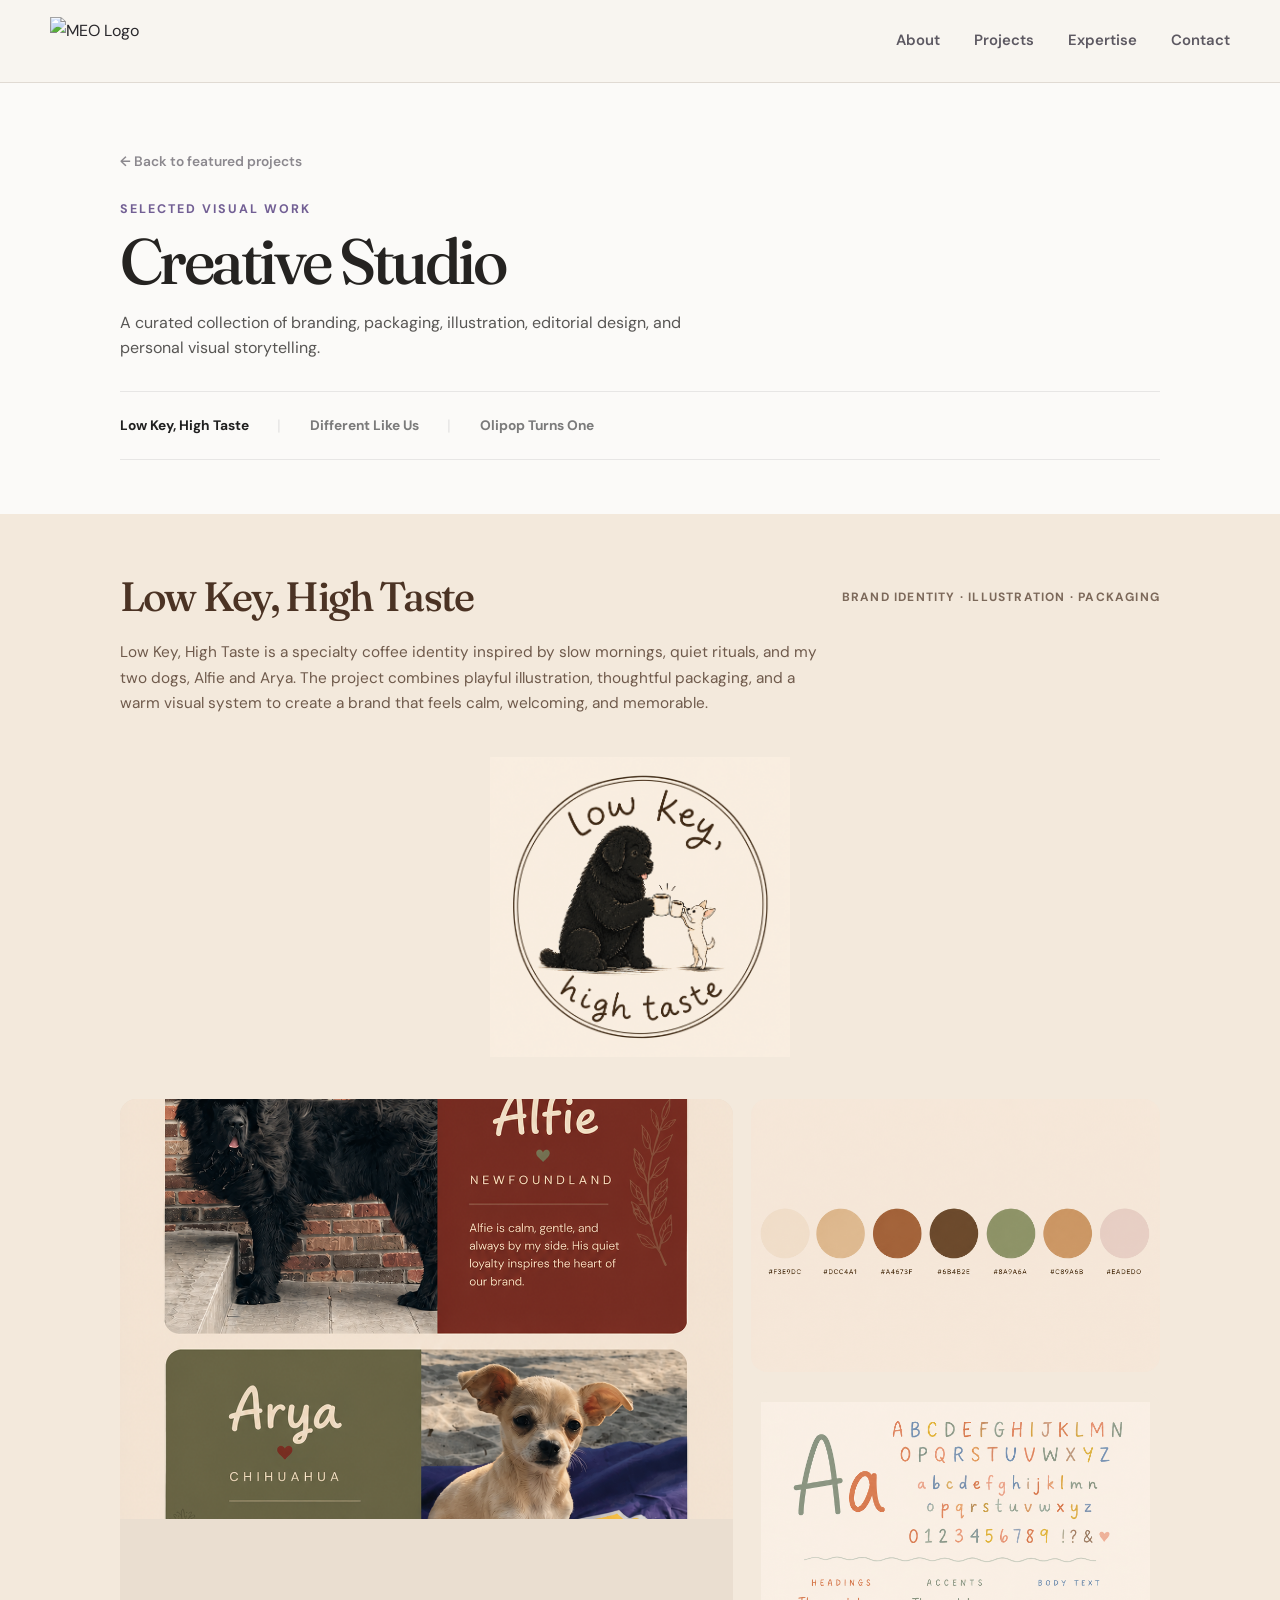
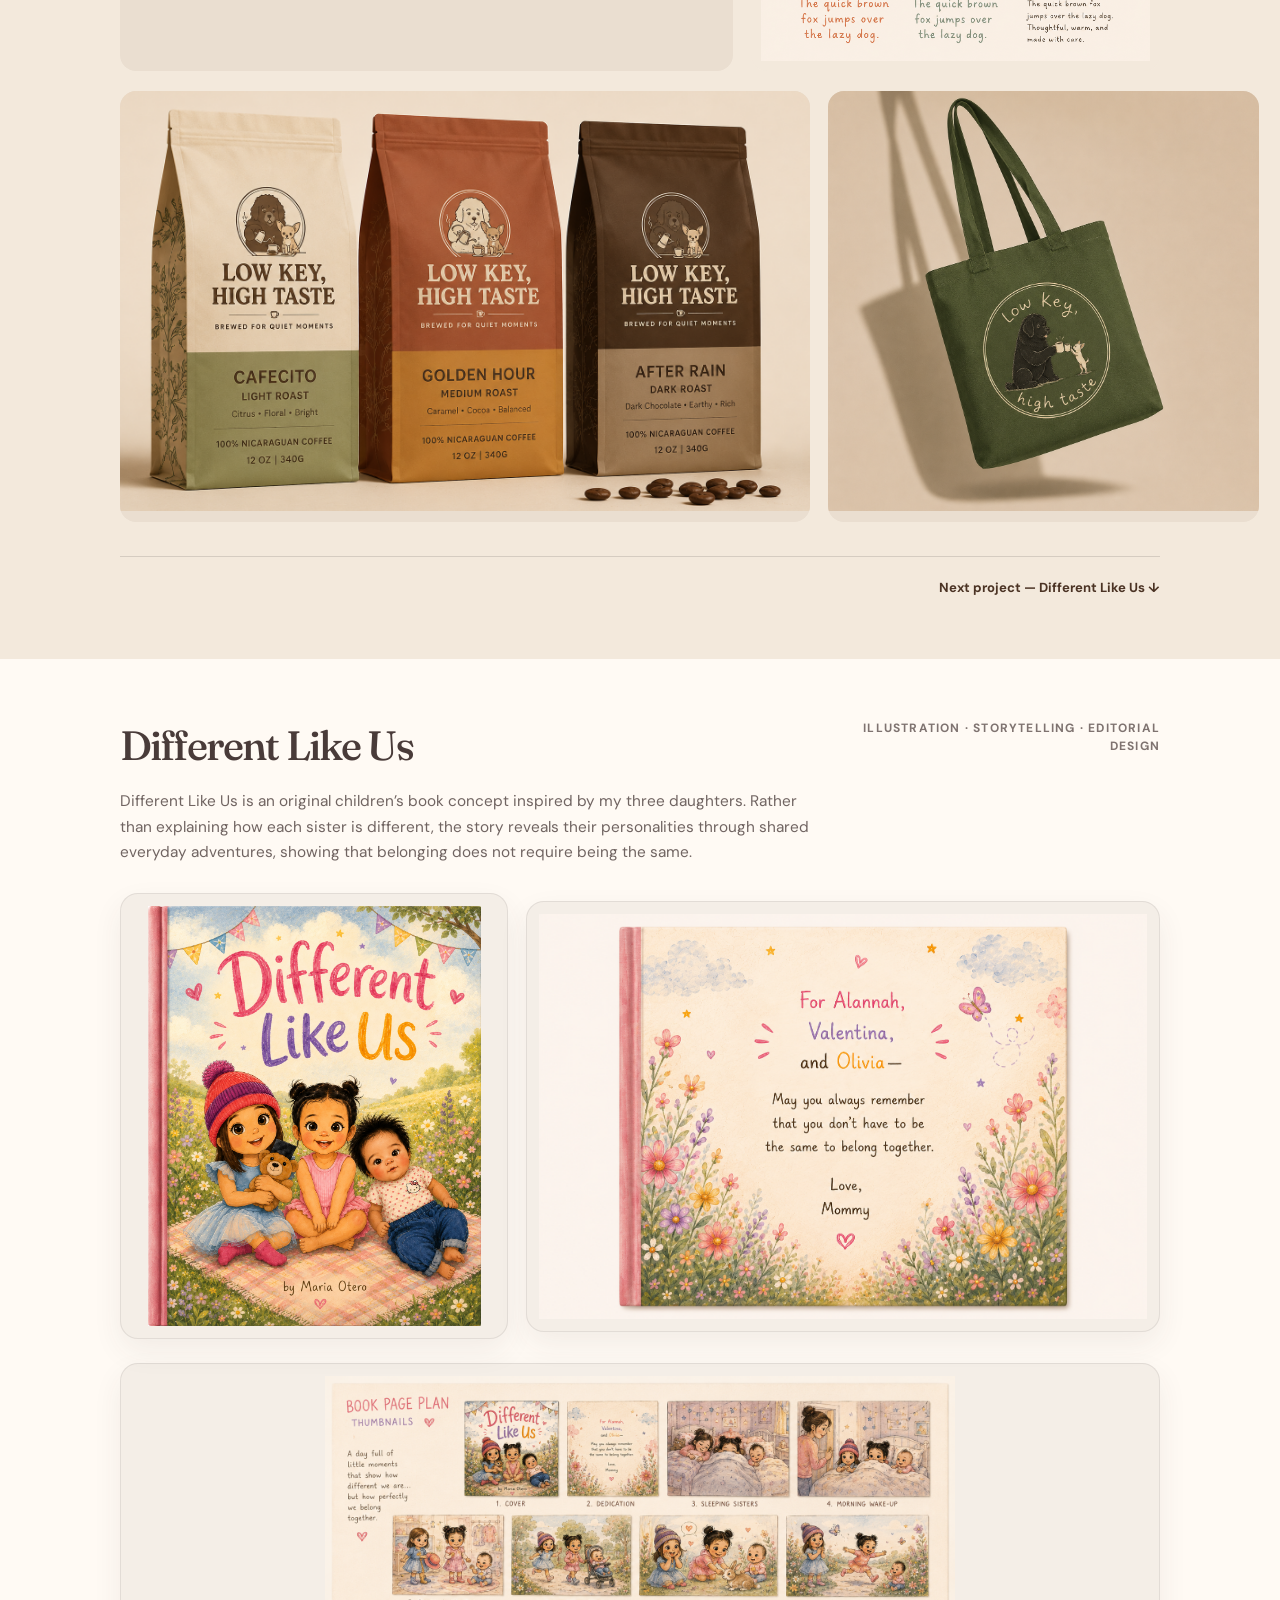
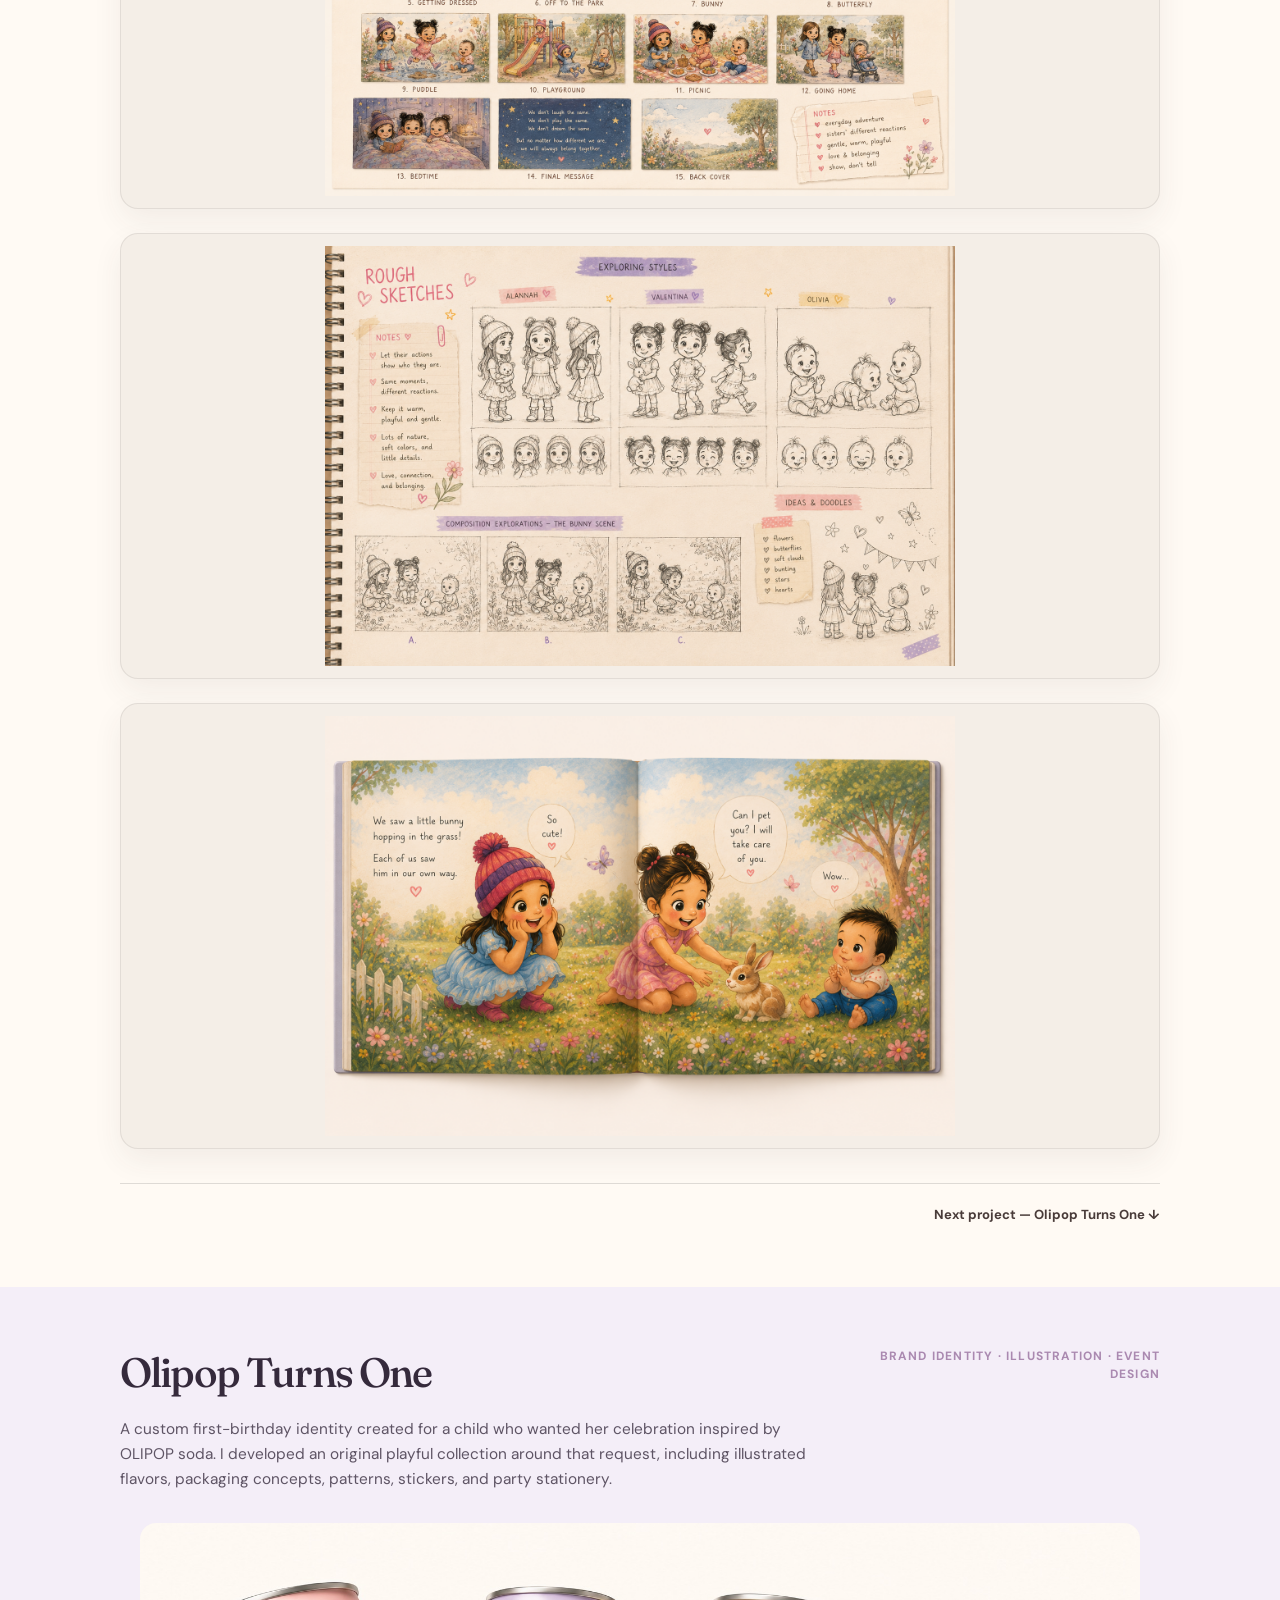
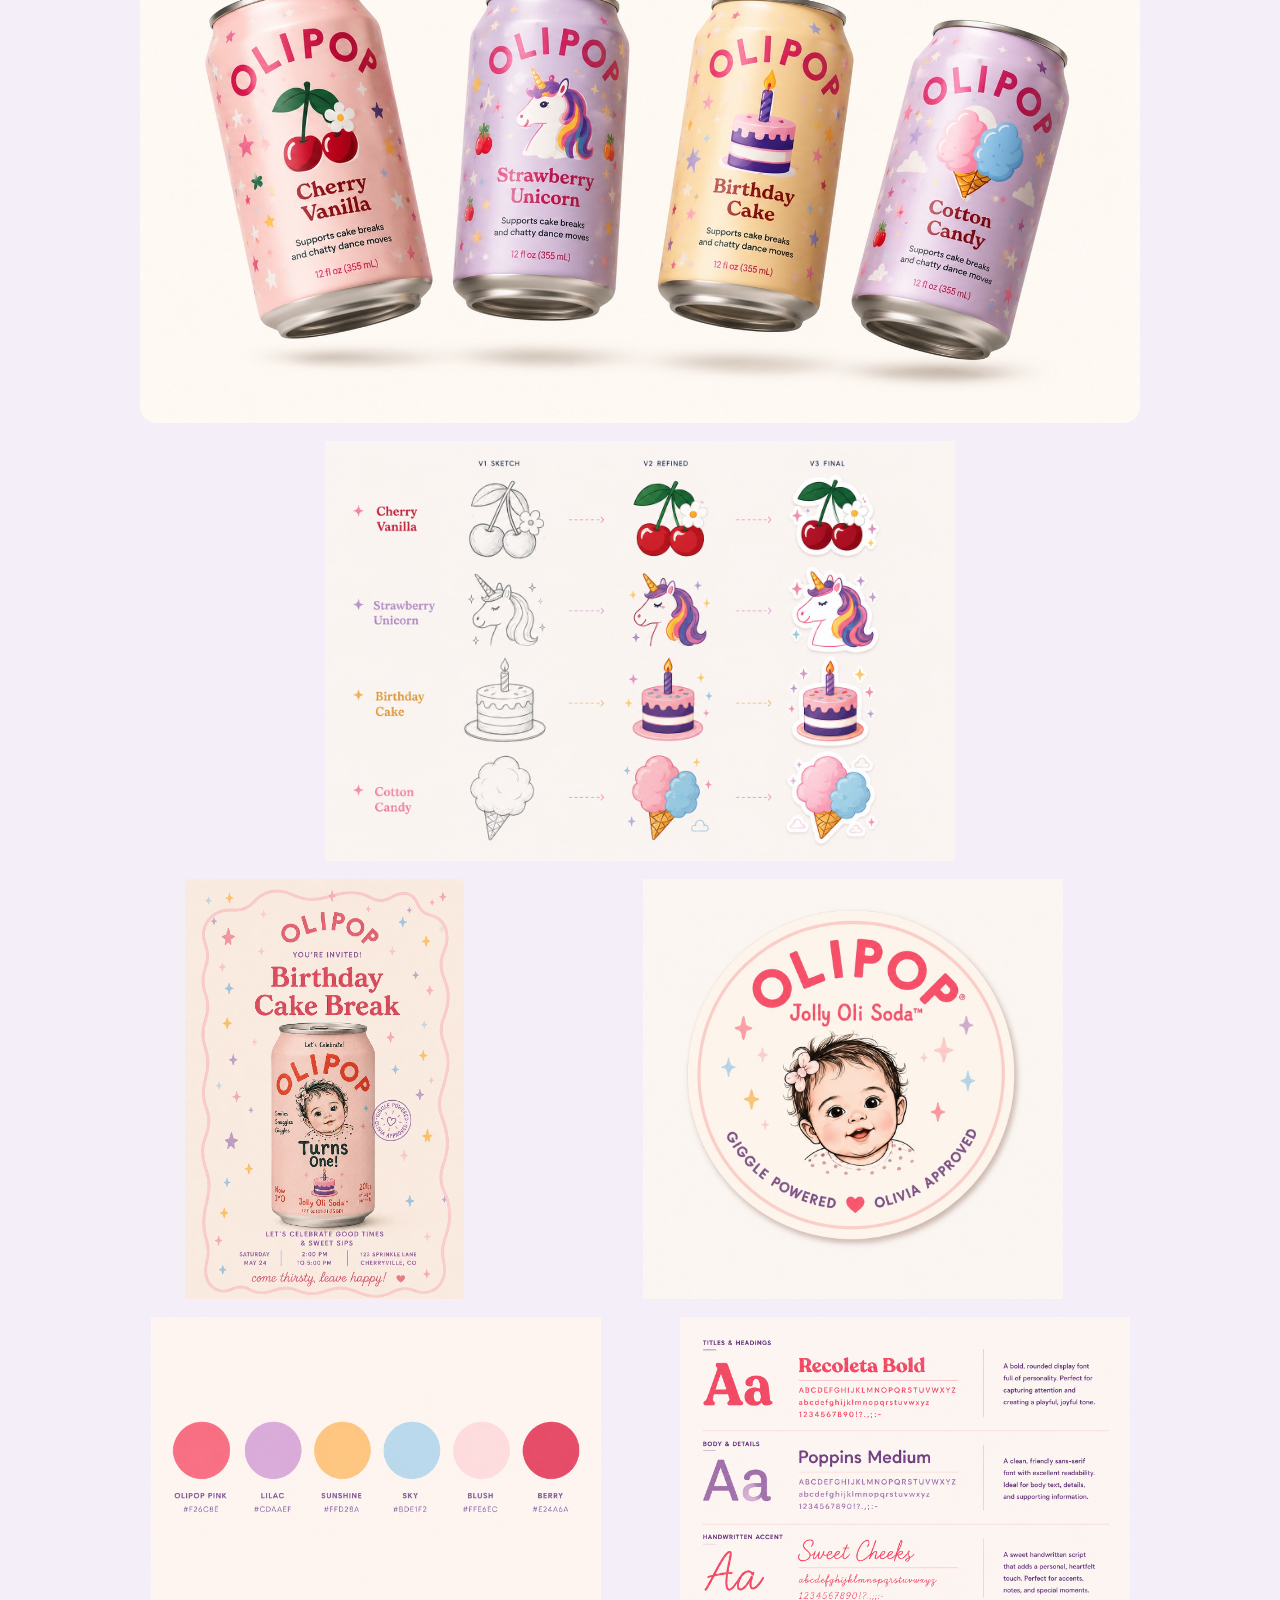
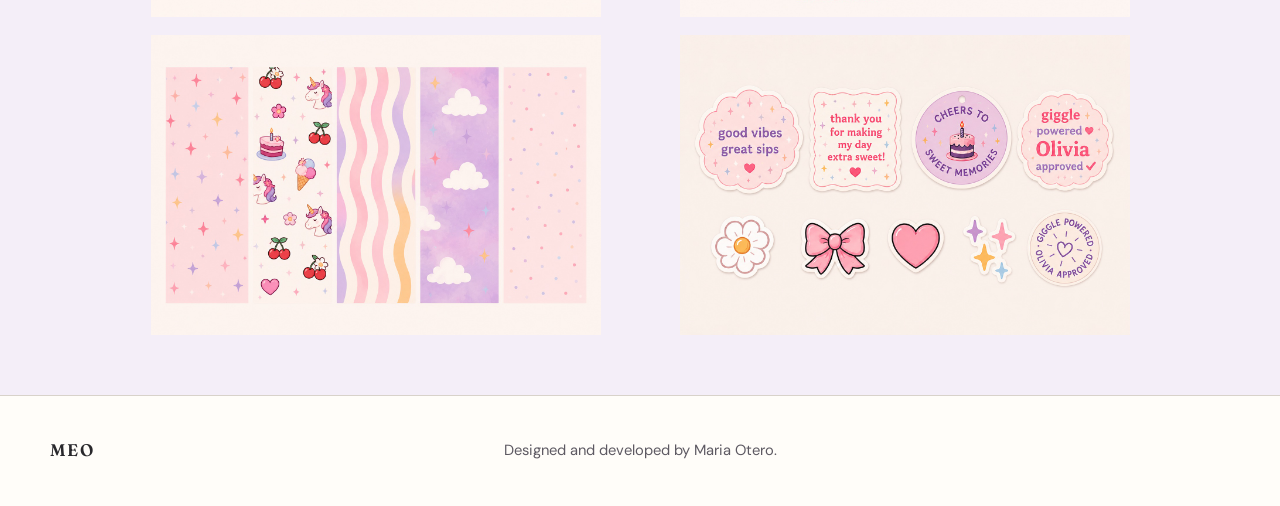
==== commit ceec5090: "rendering updates rendering updates" ====
--- a/creative-studio.html
+++ b/creative-studio.html
@@ -1,6 +1,16 @@
 <!DOCTYPE html>
 <html lang="en">
   <head>
+  <!-- Google tag (gtag.js) -->
+  <script async src="https://www.googletagmanager.com/gtag/js?id=G-SV0BYZM7C3"></script>
+  <script>
+    window.dataLayer = window.dataLayer || [];
+    function gtag(){dataLayer.push(arguments);}
+    gtag('js', new Date());
+
+    gtag('config', 'G-SV0BYZM7C3');
+  </script>
+
     <meta charset="UTF-8" />
 
     <meta
@@ -389,14 +399,6 @@
 
           </div>
 
-          <div class="studio-project-footer">
-            <span aria-hidden="true"></span>
-
-            <a href="#coffee">
-              Back to first project ↑
-            </a>
-          </div>
-
         </div>
       </section>
 
@@ -415,10 +417,6 @@
           Designed and developed by Maria Otero.
         </p>
 
-        <p class="footer-copyright">
-          © 2026
-        </p>
-
       </div>
     </footer>
 
--- a/style.css
+++ b/style.css
@@ -1284,600 +1284,6 @@
 
 .brand:hover .brand-logo {
   transform: scale(1.05);
-}
-
-/* ==================================================
-   PAWPULSE CASE STUDY
-   ================================================== */
-
-.case-study-page {
-  background: var(--cream);
-  color: var(--ink);
-}
-
-.case-study-page section[id] {
-  scroll-margin-top: 155px;
-}
-
-.case-study-header {
-  background: rgba(248, 245, 239, 0.94);
-}
-
-.case-hero {
-  padding: 85px 0 75px;
-}
-
-.case-back-link {
-  display: inline-flex;
-  align-items: center;
-  gap: 10px;
-  margin-bottom: 55px;
-  color: var(--ink-soft);
-  font-size: 0.92rem;
-  font-weight: 700;
-  text-decoration: none;
-  transition: color var(--transition), transform var(--transition);
-}
-
-.case-back-link:hover,
-.case-back-link:focus-visible {
-  color: var(--ink);
-  transform: translateX(-4px);
-}
-
-.case-hero-grid {
-  display: grid;
-  grid-template-columns: minmax(0, 1.3fr) minmax(280px, 0.7fr);
-  gap: 75px;
-  align-items: end;
-}
-
-.case-project-type {
-  margin-bottom: 18px;
-  color: var(--lavender-dark);
-  font-size: 0.78rem;
-  font-weight: 700;
-  letter-spacing: 0.16em;
-  text-transform: uppercase;
-}
-
-.case-hero h1 {
-  max-width: none;
-  font-size: clamp(4.8rem, 10vw, 8.5rem);
-  line-height: 0.9;
-  letter-spacing: -0.065em;
-}
-
-.case-hero-summary {
-  max-width: 850px;
-  margin-top: 30px;
-  font-family: var(--heading-font);
-  font-size: clamp(1.45rem, 2.7vw, 2.45rem);
-  line-height: 1.25;
-  letter-spacing: -0.025em;
-}
-
-.case-hero-introduction p {
-  color: var(--ink-soft);
-  font-size: 1rem;
-  line-height: 1.75;
-}
-
-.case-meta-grid {
-  display: grid;
-  grid-template-columns: repeat(4, minmax(0, 1fr));
-  margin-top: 65px;
-  padding: 28px 0;
-  border-top: 1px solid var(--line);
-  border-bottom: 1px solid var(--line);
-}
-
-.case-meta-item {
-  padding: 0 25px;
-  border-right: 1px solid var(--line);
-}
-
-.case-meta-item:first-child { padding-left: 0; }
-.case-meta-item:last-child { padding-right: 0; border-right: 0; }
-
-.case-meta-label {
-  margin-bottom: 8px;
-  color: var(--lavender-dark);
-  font-size: 0.74rem;
-  font-weight: 700;
-  letter-spacing: 0.12em;
-  text-transform: uppercase;
-}
-
-.case-meta-item > p:last-child {
-  font-size: 0.9rem;
-  line-height: 1.5;
-}
-
-.case-hero-media,
-.case-wide-media,
-.case-photo-grid figure,
-.case-final-grid figure,
-.case-ecg-block figure,
-.case-video-card {
-  margin: 0;
-}
-
-.case-hero-media,
-.case-wide-media {
-  margin-top: 55px;
-}
-
-.case-wide-media-first {
-  margin-top: 0;
-  margin-bottom: 30px;
-}
-
-.case-hero-media img,
-.case-wide-media img,
-.case-photo-grid img,
-.case-process-card > img,
-.case-final-grid img,
-.case-ecg-block img,
-.case-video-card video {
-  display: block;
-  width: 100%;
-  max-width: 100%;
-  object-fit: contain;
-  object-position: center;
-  border-radius: var(--radius-medium);
-  background: #efece6;
-}
-
-.case-hero-media img {
-  height: auto;
-  max-height: 760px;
-}
-
-.case-wide-media img {
-  height: auto;
-  max-height: 850px;
-}
-
-.case-photo-grid img {
-  height: 390px;
-  padding: 10px;
-}
-
-.case-process-card > img {
-  height: 320px;
-  padding: 10px;
-  border-radius: 0;
-  border-bottom: 1px solid var(--line);
-}
-
-.case-final-grid img {
-  height: 520px;
-  padding: 10px;
-}
-
-.case-final-primary img {
-  height: 700px;
-}
-
-.case-ecg-block img {
-  height: auto;
-  max-height: 620px;
-  padding: 10px;
-}
-
-.case-video-card video {
-  height: 480px;
-  background: #111;
-}
-
-.case-hero-media figcaption,
-.case-wide-media figcaption,
-.case-photo-grid figcaption,
-.case-final-grid figcaption,
-.case-ecg-block figcaption,
-.case-video-card figcaption {
-  margin-top: 12px;
-  color: var(--ink-soft);
-  font-size: 0.82rem;
-  line-height: 1.5;
-}
-
-.case-section-navigation {
-  position: sticky;
-  top: 82px;
-  z-index: 900;
-  border-top: 1px solid rgba(217, 210, 202, 0.8);
-  border-bottom: 1px solid rgba(217, 210, 202, 0.8);
-  background: rgba(248, 245, 239, 0.94);
-  backdrop-filter: blur(14px);
-  -webkit-backdrop-filter: blur(14px);
-}
-
-.case-section-navigation-inner {
-  display: flex;
-  gap: 34px;
-  overflow-x: auto;
-  scrollbar-width: none;
-}
-
-.case-section-navigation-inner::-webkit-scrollbar { display: none; }
-
-.case-section-navigation a {
-  flex: 0 0 auto;
-  padding: 16px 0;
-  color: var(--ink-soft);
-  font-size: 0.83rem;
-  font-weight: 700;
-  text-decoration: none;
-}
-
-.case-section-navigation a:hover,
-.case-section-navigation a:focus-visible {
-  color: var(--lavender-dark);
-}
-
-.case-section {
-  padding: 95px 0;
-}
-
-.case-section-muted {
-  background: var(--white);
-}
-
-.case-section-grid {
-  display: grid;
-  grid-template-columns: minmax(270px, 0.85fr) minmax(0, 1.15fr);
-  gap: 90px;
-  align-items: start;
-}
-
-.case-section-heading h2,
-.case-section-intro h2 {
-  max-width: 900px;
-  margin-top: 13px;
-  font-size: clamp(2.35rem, 4.5vw, 4rem);
-  line-height: 1.05;
-  letter-spacing: -0.04em;
-}
-
-.case-section-content {
-  max-width: 690px;
-}
-
-.case-section-content > p {
-  margin-bottom: 20px;
-  color: var(--ink-soft);
-  font-size: 1.02rem;
-  line-height: 1.75;
-}
-
-.case-section-content > p:last-child { margin-bottom: 0; }
-
-.case-section-content .case-lead {
-  margin-bottom: 26px;
-  color: var(--ink);
-  font-family: var(--heading-font);
-  font-size: clamp(1.35rem, 2.1vw, 1.75rem);
-  line-height: 1.4;
-}
-
-.case-section-intro {
-  max-width: 900px;
-  margin-bottom: 55px;
-}
-
-.case-section-intro > p:last-child {
-  max-width: 680px;
-  margin-top: 22px;
-  color: var(--ink-soft);
-  font-size: 1.02rem;
-  line-height: 1.75;
-}
-
-.case-photo-grid {
-  display: grid;
-  gap: 22px;
-  margin-top: 45px;
-}
-
-.case-photo-grid-three {
-  grid-template-columns: repeat(3, minmax(0, 1fr));
-}
-
-.case-compact-points {
-  display: grid;
-  grid-template-columns: repeat(3, minmax(0, 1fr));
-  gap: 20px;
-  margin-top: 45px;
-}
-
-.case-compact-points article {
-  min-height: 220px;
-  padding: 30px;
-  border: 1px solid var(--line);
-  border-radius: var(--radius-medium);
-  background: var(--cream);
-}
-
-.case-feature-number,
-.case-process-number {
-  color: var(--lavender-dark);
-  font-size: 0.76rem;
-  font-weight: 700;
-  letter-spacing: 0.12em;
-}
-
-.case-compact-points .case-feature-number,
-.case-process-card .case-process-number,
-.case-solution-features .case-feature-number {
-  margin-bottom: 30px;
-}
-
-.case-compact-points h3,
-.case-process-card h3,
-.case-solution-features h3 {
-  margin-bottom: 14px;
-}
-
-.case-compact-points p:last-child,
-.case-process-card p:last-child,
-.case-solution-features p:last-child {
-  color: var(--ink-soft);
-  font-size: 0.94rem;
-  line-height: 1.65;
-}
-
-.case-key-insight {
-  display: grid;
-  grid-template-columns: 150px minmax(0, 1fr);
-  gap: 55px;
-  margin-top: 45px;
-  padding: 40px;
-  border-radius: var(--radius-medium);
-  background: var(--ink);
-  color: var(--white);
-}
-
-.case-key-insight-label {
-  padding-top: 4px;
-  color: rgba(255, 253, 249, 0.62);
-  font-size: 0.74rem;
-  font-weight: 700;
-  letter-spacing: 0.13em;
-  text-transform: uppercase;
-}
-
-.case-key-insight > p:last-child {
-  font-family: var(--heading-font);
-  font-size: clamp(1.35rem, 2.4vw, 2.05rem);
-  line-height: 1.4;
-}
-
-.case-process-grid {
-  display: grid;
-  grid-template-columns: repeat(3, minmax(0, 1fr));
-  gap: 22px;
-}
-
-.case-process-card {
-  overflow: hidden;
-  border: 1px solid var(--line);
-  border-radius: var(--radius-medium);
-  background: var(--cream);
-}
-
-.case-process-card > div {
-  padding: 28px;
-}
-
-.case-metric-grid {
-  display: grid;
-  grid-template-columns: repeat(3, minmax(0, 1fr));
-  gap: 18px;
-  margin-top: 50px;
-}
-
-.case-metric-grid article {
-  padding: 30px;
-  border: 1px solid var(--line);
-  border-radius: var(--radius-medium);
-  background: var(--white);
-}
-
-.case-metric-grid strong,
-.case-metric-grid span {
-  display: block;
-}
-
-.case-metric-grid strong {
-  font-family: var(--heading-font);
-  font-size: 1.75rem;
-}
-
-.case-metric-grid span {
-  margin-top: 8px;
-  color: var(--ink-soft);
-  font-size: 0.9rem;
-}
-
-.case-media-pair {
-  display: grid;
-  grid-template-columns: repeat(2, minmax(0, 1fr));
-  gap: 24px;
-  margin-top: 55px;
-}
-
-.case-video-card {
-  overflow: hidden;
-}
-
-.case-video-card figcaption {
-  display: grid;
-  gap: 3px;
-}
-
-.case-video-card figcaption strong {
-  color: var(--ink);
-}
-
-.case-ecg-block {
-  display: grid;
-  grid-template-columns: minmax(250px, 0.7fr) minmax(0, 1.3fr);
-  gap: 55px;
-  align-items: center;
-  margin-top: 70px;
-  padding: 45px;
-  border-radius: var(--radius-large);
-  background: var(--white);
-}
-
-.case-ecg-copy h3 {
-  margin-top: 12px;
-  font-size: clamp(2rem, 3.5vw, 3rem);
-}
-
-.case-ecg-copy > p:last-child {
-  margin-top: 20px;
-  color: var(--ink-soft);
-}
-
-.case-final-grid {
-  display: grid;
-  grid-template-columns: 1.25fr 0.75fr;
-  gap: 24px;
-  margin-top: 55px;
-  align-items: start;
-}
-
-.case-solution-features {
-  display: grid;
-  grid-template-columns: repeat(4, minmax(0, 1fr));
-  margin-top: 45px;
-  border-top: 1px solid var(--line);
-  border-bottom: 1px solid var(--line);
-}
-
-.case-solution-features article {
-  min-height: 235px;
-  padding: 30px 25px;
-  border-right: 1px solid var(--line);
-}
-
-.case-solution-features article:first-child { padding-left: 0; }
-.case-solution-features article:last-child { padding-right: 0; border-right: 0; }
-
-.case-next-project {
-  padding: 35px 0 85px;
-}
-
-.case-next-project-link {
-  display: grid;
-  grid-template-columns: 120px minmax(0, 1fr) auto;
-  gap: 35px;
-  align-items: center;
-  padding: 45px 0;
-  border-top: 1px solid var(--line);
-  border-bottom: 1px solid var(--line);
-  color: var(--ink);
-  text-decoration: none;
-}
-
-.case-next-project-label {
-  color: var(--ink-soft);
-  font-size: 0.74rem;
-  font-weight: 700;
-  letter-spacing: 0.11em;
-  text-transform: uppercase;
-}
-
-.case-next-project-title {
-  font-family: var(--heading-font);
-  font-size: clamp(2rem, 4vw, 3.8rem);
-  line-height: 1;
-  letter-spacing: -0.04em;
-}
-
-.case-next-project-arrow {
-  font-size: 2.3rem;
-}
-
-@media (max-width: 1000px) {
-  .case-hero-grid,
-  .case-section-grid,
-  .case-ecg-block {
-    grid-template-columns: 1fr;
-    gap: 42px;
-  }
-
-  .case-meta-grid { grid-template-columns: repeat(2, minmax(0, 1fr)); }
-  .case-photo-grid-three,
-  .case-process-grid { grid-template-columns: 1fr; }
-
-  .case-photo-grid img,
-  .case-process-card > img { height: 460px; }
-
-  .case-final-grid { grid-template-columns: 1fr; }
-  .case-final-grid img,
-  .case-final-primary img { height: auto; max-height: 760px; }
-
-  .case-solution-features { grid-template-columns: repeat(2, minmax(0, 1fr)); }
-  .case-solution-features article:nth-child(2) { border-right: 0; }
-  .case-solution-features article:nth-child(-n+2) { border-bottom: 1px solid var(--line); }
-}
-
-@media (max-width: 650px) {
-  .case-study-page section[id] { scroll-margin-top: 185px; }
-  .case-hero { padding: 65px 0 55px; }
-  .case-back-link { margin-bottom: 38px; }
-  .case-hero h1 { font-size: clamp(4rem, 21vw, 6rem); }
-  .case-hero-summary { font-size: 1.5rem; }
-
-  .case-meta-grid,
-  .case-metric-grid,
-  .case-media-pair,
-  .case-solution-features { grid-template-columns: 1fr; }
-
-  .case-meta-item,
-  .case-meta-item:first-child,
-  .case-meta-item:last-child {
-    padding: 20px 0;
-    border-right: 0;
-    border-bottom: 1px solid var(--line);
-  }
-
-  .case-meta-item:last-child { border-bottom: 0; }
-  .case-section-navigation { top: 120px; }
-  .case-section-navigation-inner { gap: 25px; }
-  .case-section { padding: 72px 0; }
-
-  .case-photo-grid img,
-  .case-process-card > img,
-  .case-video-card video {
-    height: auto;
-    max-height: 520px;
-  }
-
-  .case-key-insight { grid-template-columns: 1fr; gap: 18px; padding: 30px 25px; }
-  .case-ecg-block { padding: 30px 22px; }
-
-  .case-solution-features article,
-  .case-solution-features article:first-child,
-  .case-solution-features article:last-child {
-    min-height: auto;
-    padding: 28px 0;
-    border-right: 0;
-    border-bottom: 1px solid var(--line);
-  }
-
-  .case-solution-features article:last-child { border-bottom: 0; }
-
-  .case-next-project-link {
-    grid-template-columns: 1fr auto;
-    gap: 16px;
-  }
-
-  .case-next-project-label { grid-column: 1 / -1; }
 }
 
 /* ==================================================
@@ -4009,4865 +3415,6 @@
 }
 
 /* ==================================================
-   CREATIVE STUDIO PAGE
-================================================== */
-
-.creative-studio-page {
-  background: #fbfaf8;
-  color: #252321;
-}
-
-.studio-intro {
-  padding-top: 95px;
-  padding-bottom: 75px;
-}
-
-.studio-intro-container {
-  max-width: 1050px;
-}
-
-.studio-back-link {
-  display: inline-block;
-  margin-bottom: 42px;
-  color: inherit;
-  font-size: 0.92rem;
-  text-decoration: none;
-  opacity: 0.7;
-  transition:
-    opacity 0.25s ease,
-    transform 0.25s ease;
-}
-
-.studio-back-link:hover {
-  opacity: 1;
-  transform: translateX(-4px);
-}
-
-.studio-intro h1 {
-  max-width: 850px;
-  margin: 10px 0 22px;
-  font-size: clamp(3.8rem, 7vw, 6.5rem);
-  font-weight: 500;
-  line-height: 0.95;
-  letter-spacing: -0.055em;
-}
-
-.studio-intro-text {
-  max-width: 620px;
-  margin: 0;
-  font-size: clamp(1rem, 1.4vw, 1.18rem);
-  line-height: 1.6;
-  opacity: 0.76;
-}
-
-.studio-project-index {
-  display: flex;
-  flex-wrap: wrap;
-  align-items: center;
-  gap: 0;
-  margin-top: 3rem;
-  padding: 1.25rem 0;
-
-  border-top: 1px solid rgba(0,0,0,.08);
-  border-bottom: 1px solid rgba(0,0,0,.08);
-}
-
-.studio-project-link {
-  color: #7b7b7b;
-  text-decoration: none;
-  font-size: .96rem;
-  font-weight: 400;
-  transition: .25s ease;
-}
-
-.studio-project-link.active{
-    color:#202020;
-    font-weight:600;
-}
-
-.studio-project-divider{
-    margin:0 .9rem;
-    color:#bdbdbd;
-    user-select:none;
-}
-
-.studio-project-link:hover {
-  color: #202020;
-}
-
-.studio-project-index a:hover {
-  opacity: 1;
-}
-
-/* Shared project structure */
-
-.studio-project {
-  padding: 54px 0 62px;
-}
-
-.studio-project-container {
-  max-width: 1120px;
-}
-
-.studio-project-heading {
-  display: flex;
-  align-items: flex-end;
-  justify-content: space-between;
-  gap: 32px;
-  margin-bottom: 18px;
-}
-
-.studio-project-number {
-  margin: 0 0 14px;
-  font-size: 0.78rem;
-  font-weight: 600;
-  letter-spacing: 0.16em;
-  opacity: 0.64;
-}
-
-.studio-project-heading h2 {
-  margin: 0;
-  font-size: clamp(2.45rem, 4.2vw, 3.85rem);
-  font-weight: 500;
-  line-height: 0.98;
-  letter-spacing: -0.045em;
-}
-
-.studio-project-type {
-  margin: 0 0 8px;
-  font-size: 0.88rem;
-  letter-spacing: 0.04em;
-  opacity: 0.7;
-}
-
-.studio-project-summary {
-  max-width: 660px;
-  margin: 0 0 24px;
-  font-size: clamp(0.94rem, 1.1vw, 1.03rem);
-  line-height: 1.55;
-  opacity: 0.78;
-}
-
-.studio-hero {
-  margin: 0 0 28px;
-  overflow: hidden;
-  border-radius: 26px;
-}
-
-.studio-hero img {
-  display: block;
-  width: 100%;
-  height: clamp(360px, 42vw, 520px);
-  object-fit: cover;
-  object-position: center;
-}
-
-.studio-gallery {
-  display: grid;
-  gap: 18px;
-}
-
-.studio-gallery-three {
-  grid-template-columns: repeat(3, minmax(0, 1fr));
-}
-
-.studio-gallery-item {
-  margin: 0;
-  overflow: hidden;
-  border-radius: 20px;
-}
-
-.studio-gallery-item img {
-  display: block;
-  width: 100%;
-  height: 340px;
-  object-fit: cover;
-  transition: transform 0.45s ease;
-}
-
-.studio-gallery-item:hover img {
-  transform: scale(1.025);
-}
-
-.studio-project-footer {
-  display: flex;
-  align-items: flex-start;
-  justify-content: space-between;
-  gap: 42px;
-  margin-top: 38px;
-  padding-top: 24px;
-  border-top: 1px solid rgba(37, 35, 33, 0.15);
-}
-
-.studio-project-footer p {
-  max-width: 630px;
-  margin: 0;
-  line-height: 1.7;
-  opacity: 0.74;
-}
-
-.studio-project-footer a {
-  color: inherit;
-  font-size: 0.92rem;
-  text-decoration: none;
-  white-space: nowrap;
-}
-
-/* ==================================================
-   CREATIVE STUDIO PROJECT DETAILS
-================================================== */
-
-.studio-project-details {
-  display: grid;
-  grid-template-columns: repeat(3, minmax(0, 1fr));
-  margin-top: 38px;
-  border-top: 1px solid rgba(255, 255, 255, 0.35);
-  border-bottom: 1px solid rgba(255, 255, 255, 0.35);
-}
-
-.studio-project-details > div {
-  min-height: 118px;
-  padding: 23px 22px;
-  border-right: 1px solid rgba(255, 255, 255, 0.35);
-}
-
-.studio-project-details > div:first-child {
-  padding-left: 0;
-}
-
-.studio-project-details > div:last-child {
-  padding-right: 0;
-  border-right: 0;
-}
-
-.studio-detail-label {
-  margin-bottom: 10px;
-  font-size: 0.72rem;
-  font-weight: 700;
-  letter-spacing: 0.14em;
-  text-transform: uppercase;
-  opacity: 0.72;
-}
-
-.studio-project-details p:last-child {
-  font-size: 0.94rem;
-  line-height: 1.55;
-}
-
-/* Coffee atmosphere */
-
-.studio-project-coffee {
-  background: #9a6854;
-  color: #faeee6;
-}
-
-.studio-coffee-hero {
-  background: #704737;
-}
-
-/* Project atmosphere placeholders */
-
-.studio-project-symphony {
-  background: #b98929;
-  color: #fff9ea;
-}
-
-.studio-project-olipop {
-  position: relative;
-  overflow: hidden;
-  background: #d57795;
-  color: #fffaf7;
-}
-
-.studio-project-olipop::before {
-  position: absolute;
-  top: 0;
-  right: 0;
-  width: 38%;
-  height: 100%;
-  background: #80b9c5;
-  content: "";
-}
-
-.studio-project-olipop .studio-project-container {
-  position: relative;
-  z-index: 1;
-}
-
-.studio-olipop-hero {
-  background: #f2d8d5;
-}
-
-.studio-project-olipop .studio-gallery-item {
-  overflow: hidden;
-  border-radius: 32px;
-  box-shadow: 0 18px 45px rgba(87, 42, 61, 0.2);
-  transition:
-    transform 0.35s ease,
-    box-shadow 0.35s ease;
-}
-
-.studio-project-olipop .studio-gallery-item img {
-  height: 360px;
-}
-
-.studio-project-olipop .studio-gallery-item:hover {
-  transform: translateY(-8px);
-  box-shadow: 0 26px 55px rgba(87, 42, 61, 0.26);
-}
-
-.studio-project-book {
-  background: #aebfa8;
-  color: #26382e;
-}
-
-.studio-project-cards {
-  background: #c9b4d8;
-  color: #352a3c;
-}
-
-.studio-project-placeholder {
-  min-height: 390px;
-  display: flex;
-  align-items: center;
-}
-
-.studio-coming-soon {
-  margin-top: 48px;
-  font-size: 1rem;
-  opacity: 0.62;
-}
-
-/* Responsive Creative Studio */
-
-@media (max-width: 900px) {
-  .studio-intro {
-    padding-top: 130px;
-    padding-bottom: 85px;
-  }
-
-  .studio-project {
-    padding: 66px 0;
-  }
-
-  .studio-project-heading {
-    align-items: flex-start;
-    flex-direction: column;
-    gap: 15px;
-  }
-
-  .studio-gallery-three {
-    grid-template-columns: 1fr;
-  }
-
-  .studio-gallery-item img {
-    height: auto;
-    max-height: 700px;
-  }
-
-  .studio-project-footer {
-    flex-direction: column;
-  }
-
-  .studio-hero img {
-    height: clamp(330px, 58vw, 500px);
-  }
-}
-
-@media (max-width: 600px) {
-  .studio-intro {
-    padding-top: 110px;
-    padding-bottom: 70px;
-  }
-
-  .studio-intro h1 {
-    font-size: clamp(3.4rem, 18vw, 5.2rem);
-  }
-
-  .studio-project {
-    padding: 54px 0;
-  }
-
-  .studio-project-heading h2 {
-    font-size: clamp(2.45rem, 12vw, 3.7rem);
-  }
-
-  .studio-hero,
-  .studio-gallery-item {
-    border-radius: 18px;
-  }
-
-  .studio-hero img {
-    height: clamp(260px, 72vw, 420px);
-  }
-
-  .studio-project-index {
-    flex-direction: column;
-    gap: 12px;
-  }
-}
-
-.studio-project-number {
-  display: none;
-}
-
-/* ==================================================
-   COLORADO SYMPHONY PROJECT
-   Compact editorial presentation
-================================================== */
-
-.studio-project-symphony {
-  background: #b98929;
-  color: #fff9ea;
-}
-
-/* Main three-image presentation */
-
-.studio-symphony-editorial-gallery {
-  display: grid;
-  grid-template-columns: minmax(0, 1.12fr) minmax(300px, 0.88fr);
-  grid-template-rows: repeat(2, minmax(0, 1fr));
-  gap: 22px;
-
-  max-width: 1080px;
-  margin: 42px auto 0;
-}
-
-/* Each image and caption */
-
-.studio-symphony-editorial-item {
-  display: flex;
-  min-width: 0;
-  flex-direction: column;
-  margin: 0;
-}
-
-/* Large poster occupies the full left side */
-
-.studio-symphony-editorial-item:first-child {
-  grid-row: 1 / 3;
-}
-
-/* Neutral artwork frame */
-
-.studio-symphony-image-mat {
-  display: flex;
-  width: 100%;
-  height: 100%;
-  min-height: 0;
-  align-items: center;
-  justify-content: center;
-
-  overflow: hidden;
-
-  border: 1px solid rgba(255, 249, 234, 0.28);
-  border-radius: 18px;
-
-  background: #f5f0df;
-  box-shadow: 0 18px 42px rgba(62, 42, 12, 0.16);
-}
-
-/* Large left image */
-
-.studio-symphony-editorial-item:first-child
-  .studio-symphony-image-mat {
-  height: 650px;
-}
-
-/* Two smaller right images */
-
-.studio-symphony-editorial-item:nth-child(2)
-  .studio-symphony-image-mat,
-.studio-symphony-editorial-item:nth-child(3)
-  .studio-symphony-image-mat {
-  height: 304px;
-}
-
-/* Preserve the complete artwork */
-
-.studio-symphony-image-mat img {
-  display: block;
-  width: 100%;
-  height: 100%;
-  padding: 12px;
-
-  object-fit: contain;
-  object-position: center;
-
-  background: #f5f0df;
-}
-
-/* Captions */
-
-.studio-symphony-editorial-item figcaption {
-  margin-top: 10px;
-
-  color: rgba(255, 249, 234, 0.88);
-
-  font-size: 0.78rem;
-  font-weight: 600;
-  letter-spacing: 0.04em;
-  line-height: 1.4;
-}
-
-/* Subtle, professional interaction */
-
-.studio-symphony-image-mat {
-  transition:
-    transform var(--transition),
-    box-shadow var(--transition);
-}
-
-.studio-symphony-editorial-item:hover
-  .studio-symphony-image-mat {
-  transform: translateY(-3px);
-  box-shadow: 0 22px 48px rgba(62, 42, 12, 0.21);
-}
-
-/* Tablet */
-
-@media (max-width: 950px) {
-  .studio-symphony-editorial-gallery {
-    grid-template-columns: 1fr 1fr;
-    grid-template-rows: auto;
-  }
-
-  .studio-symphony-editorial-item:first-child {
-    grid-column: 1 / -1;
-    grid-row: auto;
-  }
-
-  .studio-symphony-editorial-item:first-child
-    .studio-symphony-image-mat {
-    height: 570px;
-  }
-
-  .studio-symphony-editorial-item:nth-child(2)
-    .studio-symphony-image-mat,
-  .studio-symphony-editorial-item:nth-child(3)
-    .studio-symphony-image-mat {
-    height: 330px;
-  }
-}
-
-/* Mobile */
-
-@media (max-width: 650px) {
-  .studio-symphony-editorial-gallery {
-    grid-template-columns: 1fr;
-    gap: 26px;
-    margin-top: 32px;
-  }
-
-  .studio-symphony-editorial-item:first-child {
-    grid-column: auto;
-  }
-
-  .studio-symphony-editorial-item:first-child
-    .studio-symphony-image-mat,
-  .studio-symphony-editorial-item:nth-child(2)
-    .studio-symphony-image-mat,
-  .studio-symphony-editorial-item:nth-child(3)
-    .studio-symphony-image-mat {
-    height: auto;
-    max-height: none;
-  }
-
-  .studio-symphony-image-mat img {
-    width: 100%;
-    height: auto;
-    max-height: 620px;
-    padding: 8px;
-  }
-
-  .studio-symphony-editorial-item:hover
-    .studio-symphony-image-mat {
-    transform: none;
-  }
-}
-
-/* ==================================================
-   HOMEPAGE SCALE AND LAYOUT REFINEMENTS — JULY 2026
-   These rules intentionally appear last so they override
-   older homepage values without affecting case-study pages.
-================================================== */
-
-/* More compact desktop rhythm */
-.home-page .section {
-  padding: 76px 0;
-}
-
-.home-page .section-heading {
-  margin-bottom: 30px;
-}
-
-.home-page h2 {
-  font-size: clamp(2.15rem, 3.6vw, 3.45rem);
-}
-
-/* Compact education: both degrees fit together on a normal desktop */
-.education-list {
-  grid-template-columns: repeat(2, minmax(0, 1fr));
-  gap: 22px;
-}
-
-.education-card {
-  grid-template-columns: 0.82fr 1.18fr;
-  border-radius: 28px;
-  min-height: 330px;
-}
-
-.education-main,
-.education-description {
-  padding: 30px;
-}
-
-.education-main h3 {
-  font-size: clamp(1.85rem, 2.4vw, 2.65rem);
-}
-
-.school-name {
-  margin-top: 18px;
-}
-
-.education-grade {
-  margin-top: 16px;
-}
-
-.education-description {
-  gap: 13px;
-  font-size: 0.91rem;
-  line-height: 1.58;
-}
-
-/* One consistent project system: two equal feature cards + three equal cards */
-.portfolio-project-grid {
-  display: grid;
-  grid-template-columns: repeat(6, minmax(0, 1fr));
-  gap: 22px;
-}
-
-.portfolio-project-card {
-  display: flex;
-  min-width: 0;
-  flex-direction: column;
-  grid-column: span 2;
-  overflow: hidden;
-  border: 1px solid var(--line);
-  border-radius: 26px;
-  background: var(--cream);
-  transition: transform var(--transition), box-shadow var(--transition);
-}
-
-.portfolio-project-card-wide {
-  display: grid;
-  grid-column: span 3;
-  grid-template-columns: minmax(0, 0.92fr) minmax(0, 1.08fr);
-}
-
-.portfolio-project-card:hover {
-  transform: translateY(-5px);
-  box-shadow: var(--shadow-soft);
-}
-
-.portfolio-project-visual {
-  position: relative;
-  min-height: 220px;
-  overflow: hidden;
-}
-
-.portfolio-project-card-wide .portfolio-project-visual {
-  min-height: 345px;
-}
-
-.portfolio-project-content {
-  display: flex;
-  flex: 1;
-  flex-direction: column;
-  padding: 25px;
-}
-
-.portfolio-project-card-wide .portfolio-project-content {
-  justify-content: center;
-  padding: 32px;
-}
-
-.portfolio-project-content h3 {
-  margin-top: 8px;
-  font-size: clamp(1.65rem, 2.25vw, 2.35rem);
-}
-
-.portfolio-project-card-wide .portfolio-project-content h3 {
-  font-size: clamp(2.25rem, 3vw, 3.35rem);
-}
-
-.portfolio-project-content > p:not(.card-eyebrow) {
-  margin-top: 14px;
-  color: var(--ink-soft);
-  font-size: 0.91rem;
-  line-height: 1.62;
-}
-
-.portfolio-project-content .project-tags {
-  margin-top: 18px;
-}
-
-.portfolio-project-content .text-link {
-  margin-top: auto;
-  padding-top: 20px;
-}
-
-.portfolio-project-card .project-tags span {
-  padding: 6px 10px;
-  font-size: 0.7rem;
-}
-
-.portfolio-project-card .pawpulse-device {
-  width: 130px;
-  height: 165px;
-  border-radius: 28px;
-}
-
-.portfolio-project-card .pawpulse-device p {
-  font-size: 1.25rem;
-}
-
-.portfolio-project-card .signal-line {
-  bottom: 24px;
-}
-
-.portfolio-project-card .creative-studio-preview {
-  min-height: 345px;
-}
-
-/* Compact capabilities and guarantee long titles remain inside cards */
-.skills .section-heading {
-  margin-bottom: 32px;
-}
-
-.skills-grid {
-  gap: 16px;
-}
-
-.skill-card {
-  min-width: 0;
-  min-height: 315px;
-  padding: 29px 25px;
-}
-
-.skill-card h3 {
-  max-width: 100%;
-  overflow-wrap: anywhere;
-  font-size: clamp(1.45rem, 1.7vw, 1.85rem);
-  line-height: 1.05;
-}
-
-.skill-description {
-  min-height: 66px;
-  margin-top: 14px;
-  font-size: 0.92rem;
-}
-
-.skill-card ul {
-  margin-top: 18px;
-}
-
-.skill-card li {
-  padding: 9px 0;
-  font-size: 0.82rem;
-}
-
-/* Keep the contact design, but shorten the footer beneath it */
-.home-page .site-footer {
-  padding: 0;
-}
-
-.home-page .footer-content {
-  min-height: 76px;
-  padding: 14px 0;
-}
-
-@media (max-width: 1100px) {
-  .education-list {
-    grid-template-columns: 1fr;
-  }
-
-  .education-card {
-    min-height: 0;
-  }
-
-  .portfolio-project-grid {
-    grid-template-columns: repeat(2, minmax(0, 1fr));
-  }
-
-  .portfolio-project-card,
-  .portfolio-project-card-wide {
-    grid-column: span 1;
-  }
-
-  .portfolio-project-card-wide {
-    display: flex;
-  }
-
-  .portfolio-project-card-wide .portfolio-project-visual {
-    min-height: 280px;
-  }
-}
-
-@media (max-width: 760px) {
-  .home-page .section {
-    padding: 64px 0;
-  }
-
-  .education-card {
-    grid-template-columns: 1fr;
-  }
-
-  .education-main,
-  .education-description {
-    padding: 27px 24px;
-  }
-
-  .portfolio-project-grid {
-    grid-template-columns: 1fr;
-  }
-
-  .portfolio-project-card,
-  .portfolio-project-card-wide {
-    grid-column: auto;
-  }
-
-  .portfolio-project-visual,
-  .portfolio-project-card-wide .portfolio-project-visual,
-  .portfolio-project-card .creative-studio-preview {
-    min-height: 245px;
-  }
-
-  .skill-card h3 {
-    overflow-wrap: normal;
-  }
-
-  .home-page .footer-content {
-    min-height: auto;
-    padding: 22px 0;
-  }
-}
-Library
-/
-style.css
-
-
-/* -------------------------------------------------
-   Google Fonts
--------------------------------------------------- */
-
-@import url("https://fonts.googleapis.com/css2?family=DM+Sans:wght@400;500;600;700&family=Fraunces:opsz,wght@9..144,500;9..144,600;9..144,700&display=swap");
-
-
-/* -------------------------------------------------
-   Brand variables
--------------------------------------------------- */
-
-:root {
-  --cream: #f8f5ef;
-  --cream-dark: #eee8df;
-  --white: #fffdf9;
-
-  --lavender: #c8b8e8;
-  --lavender-light: #e8def6;
-  --lavender-dark: #725f94;
-
-  --terracotta: #d5a18c;
-  --terracotta-light: #efd5ca;
-
-  --sage: #aab9a2;
-  --sage-light: #dfe7db;
-
-  --blue: #abc0d3;
-  --blue-light: #dce7ef;
-
-  --mustard: #d8b46b;
-  --mustard-light: #f1e1b9;
-
-  --ink: #29282c;
-  --ink-soft: #5d5962;
-  --line: #d9d2ca;
-
-  --heading-font: "Fraunces", Georgia, serif;
-  --body-font: "DM Sans", Arial, sans-serif;
-
-  --page-width: 1180px;
-  --narrow-width: 850px;
-
-  --radius-small: 14px;
-  --radius-medium: 24px;
-  --radius-large: 38px;
-
-  --shadow-soft: 0 18px 50px rgba(63, 52, 74, 0.09);
-  --transition: 180ms ease;
-}
-
-
-/* -------------------------------------------------
-   Reset and global styles
--------------------------------------------------- */
-
-* {
-  box-sizing: border-box;
-  margin: 0;
-  padding: 0;
-}
-
-html {
-  scroll-behavior: smooth;
-}
-
-body {
-  background: var(--cream);
-  color: var(--ink);
-  font-family: var(--body-font);
-  font-size: 16px;
-  line-height: 1.7;
-}
-
-img,
-svg {
-  display: block;
-  max-width: 100%;
-}
-
-a {
-  color: inherit;
-}
-
-button,
-a {
-  -webkit-tap-highlight-color: transparent;
-}
-
-ul {
-  list-style: none;
-}
-
-section {
-  scroll-margin-top: 100px;
-}
-
-.container {
-  width: min(calc(100% - 40px), var(--page-width));
-  margin-inline: auto;
-}
-
-.narrow-container {
-  max-width: var(--narrow-width);
-}
-
-.section {
-  padding: 110px 0;
-}
-
-.section-label,
-.eyebrow,
-.card-eyebrow {
-  color: var(--lavender-dark);
-  font-size: 0.78rem;
-  font-weight: 700;
-  letter-spacing: 0.16em;
-  text-transform: uppercase;
-}
-
-.section-heading {
-  margin-bottom: 48px;
-}
-
-.contact h2 {
-  max-width: 800px;
-  margin-top: 12px;
-}
-
-h1,
-h2,
-h3 {
-  font-family: var(--heading-font);
-  font-weight: 600;
-  line-height: 1.08;
-}
-
-h1 {
-  max-width: 900px;
-  font-size: clamp(3rem, 7vw, 6.7rem);
-  letter-spacing: -0.045em;
-}
-
-h2 {
-  font-size: clamp(2.2rem, 4.5vw, 4rem);
-  letter-spacing: -0.035em;
-}
-
-h3 {
-  font-size: clamp(1.55rem, 2.5vw, 2.2rem);
-  letter-spacing: -0.02em;
-}
-
-
-/* -------------------------------------------------
-   Navigation
--------------------------------------------------- */
-
-.site-header {
-  position: sticky;
-  top: 0;
-  z-index: 1000;
-  border-bottom: 1px solid rgba(217, 210, 202, 0.75);
-  background: rgba(248, 245, 239, 0.9);
-  backdrop-filter: blur(14px);
-}
-
-.navigation {
-  display: flex;
-  min-height: 82px;
-  align-items: center;
-  justify-content: space-between;
-}
-
-.brand {
-  display: inline-flex;
-  align-items: center;
-  gap: 8px;
-  color: var(--ink);
-  text-decoration: none;
-}
-
-.brand-logo {
-  height: 48px;
-  width: auto;
-  display: block;
-  transition: transform 0.25s ease;
-}
-
-.brand:hover .brand-logo {
-  transform: scale(1.05);
-}
-
-.nav-links {
-  display: flex;
-  align-items: center;
-  gap: 34px;
-}
-
-.nav-links a {
-  position: relative;
-  color: var(--ink-soft);
-  font-size: 0.93rem;
-  font-weight: 600;
-  text-decoration: none;
-}
-
-.nav-links a::after {
-  position: absolute;
-  right: 0;
-  bottom: -7px;
-  left: 0;
-  width: 0;
-  height: 2px;
-  margin: auto;
-  background: var(--lavender-dark);
-  content: "";
-  transition: width var(--transition);
-}
-
-.nav-links a:hover,
-.nav-links a:focus-visible {
-  color: var(--ink);
-}
-
-.nav-links a:hover::after,
-.nav-links a:focus-visible::after {
-  width: 100%;
-}
-
-
-/* -------------------------------------------------
-   Buttons and text links
--------------------------------------------------- */
-
-.button {
-  display: inline-flex;
-  min-height: 52px;
-  align-items: center;
-  justify-content: center;
-  border: 1px solid var(--ink);
-  border-radius: 999px;
-  padding: 12px 24px;
-  font-size: 0.94rem;
-  font-weight: 700;
-  text-decoration: none;
-  transition:
-    transform var(--transition),
-    background-color var(--transition),
-    color var(--transition),
-    box-shadow var(--transition);
-}
-
-.button:hover,
-.button:focus-visible {
-  transform: translateY(-3px);
-}
-
-.button-primary {
-  background: var(--ink);
-  color: var(--white);
-}
-
-.button-primary:hover,
-.button-primary:focus-visible {
-  box-shadow: 0 12px 28px rgba(41, 40, 44, 0.2);
-}
-
-.button-secondary {
-  background: transparent;
-  color: var(--ink);
-}
-
-.button-secondary:hover,
-.button-secondary:focus-visible {
-  background: var(--white);
-}
-
-.text-link {
-  display: inline-flex;
-  align-items: center;
-  gap: 9px;
-  margin-top: 22px;
-  color: var(--ink);
-  font-size: 0.94rem;
-  font-weight: 700;
-  text-decoration: none;
-}
-
-.text-link span {
-  transition: transform var(--transition);
-}
-
-.text-link:hover span,
-.text-link:focus-visible span {
-  transform: translateX(5px);
-}
-
-
-/* -------------------------------------------------
-   Hero
--------------------------------------------------- */
-
-.hero {
-  min-height: calc(100vh - 82px);
-  display: flex;
-  align-items: center;
-  overflow: hidden;
-}
-
-.hero-layout {
-  display: grid;
-  align-items: center;
-  gap: 65px;
-  grid-template-columns: minmax(0, 1.3fr) minmax(320px, 0.7fr);
-}
-
-.hero-content {
-  position: relative;
-  z-index: 2;
-}
-
-.hero-content .eyebrow {
-  margin-bottom: 20px;
-}
-
-.hero-tagline {
-  max-width: 710px;
-  margin-top: 30px;
-  font-family: var(--heading-font);
-  font-size: clamp(1.45rem, 2.6vw, 2.2rem);
-  line-height: 1.32;
-}
-
-.hero-description {
-  max-width: 670px;
-  margin-top: 22px;
-  color: var(--ink-soft);
-  font-size: 1.06rem;
-}
-
-.hero-buttons {
-  display: flex;
-  flex-wrap: wrap;
-  gap: 14px;
-  margin-top: 36px;
-}
-
-.hero-art {
-  position: relative;
-  min-height: 520px;
-}
-
-.hero-shape {
-  position: absolute;
-  border-radius: 50%;
-}
-
-.hero-shape-one {
-  top: 15px;
-  right: -70px;
-  width: 360px;
-  height: 410px;
-  border-radius: 45% 55% 60% 40% / 45% 38% 62% 55%;
-  background: var(--lavender-light);
-  transform: rotate(10deg);
-}
-
-.hero-shape-two {
-  right: 140px;
-  bottom: 25px;
-  width: 190px;
-  height: 190px;
-  background: var(--terracotta-light);
-}
-
-.hero-portrait-placeholder {
-  position: absolute;
-  top: 95px;
-  right: 35px;
-  display: flex;
-  width: 300px;
-  height: 350px;
-  flex-direction: column;
-  align-items: center;
-  justify-content: center;
-  border: 1px solid rgba(114, 95, 148, 0.28);
-  border-radius: 48% 52% 43% 57% / 50% 43% 57% 50%;
-  background: rgba(255, 253, 249, 0.68);
-  box-shadow: var(--shadow-soft);
-  text-align: center;
-  transform: rotate(-3deg);
-}
-
-.hero-portrait-placeholder span {
-  font-family: var(--heading-font);
-  font-size: 4.6rem;
-  line-height: 1;
-}
-
-.hero-portrait-placeholder p {
-  margin-top: 18px;
-  color: var(--ink-soft);
-  font-size: 0.78rem;
-  font-weight: 700;
-  letter-spacing: 0.12em;
-  line-height: 1.5;
-  text-transform: uppercase;
-}
-
-.hero-doodle {
-  position: absolute;
-  right: 180px;
-  bottom: 0;
-  width: 180px;
-  color: var(--lavender-dark);
-  transform: rotate(-8deg);
-}
-
-/* -------------------------------------------------
-   About
--------------------------------------------------- */
-
-.about {
-  background: var(--white);
-}
-
-.about-introduction {
-  margin-top: 18px;
-  padding-left: 28px;
-  border-left: 3px solid var(--lavender);
-}
-
-.about-introduction p {
-  font-family: var(--heading-font);
-  font-size: clamp(1.5rem, 3vw, 2.25rem);
-  line-height: 1.35;
-}
-
-.about-copy {
-  display: grid;
-  gap: 24px;
-  margin-top: 32px;
-  color: var(--ink-soft);
-  font-size: 1.03rem;
-}
-
-
-/* -------------------------------------------------
-   Education
--------------------------------------------------- */
-
-.education-list {
-  display: grid;
-  gap: 28px;
-}
-
-.education-card {
-  display: grid;
-  overflow: hidden;
-  border: 1px solid var(--line);
-  border-radius: var(--radius-large);
-  background: var(--white);
-  box-shadow: var(--shadow-soft);
-  grid-template-columns: 0.9fr 1.1fr;
-}
-
-.education-main,
-.education-description {
-  padding: clamp(34px, 5vw, 64px);
-}
-
-.education-main {
-  background: var(--lavender-light);
-}
-
-.education-card-secondary .education-main {
-  background: var(--blue-light);
-}
-
-.education-main h3 {
-  margin-top: 12px;
-  font-size: clamp(2.2rem, 4vw, 3.5rem);
-}
-
-.school-name {
-  margin-top: 26px;
-  font-weight: 700;
-}
-
-.college-name {
-  margin-top: 4px;
-  color: var(--ink-soft);
-}
-
-.education-grade {
-  display: inline-flex;
-  margin-top: 22px;
-  border: 1px solid rgba(41, 40, 44, 0.16);
-  border-radius: 999px;
-  background: rgba(255, 253, 249, 0.65);
-  padding: 7px 14px;
-  font-size: 0.82rem;
-  font-weight: 700;
-}
-
-.education-description {
-  display: flex;
-  flex-direction: column;
-  justify-content: center;
-  gap: 20px;
-  color: var(--ink-soft);
-  font-size: 1.03rem;
-}
-
-
-
-/* -------------------------------------------------
-   Projects
--------------------------------------------------- */
-
-.projects {
-  background: var(--white);
-}
-
-.featured-project {
-  display: grid;
-  overflow: hidden;
-  border-radius: var(--radius-large);
-  background: var(--cream);
-  box-shadow: var(--shadow-soft);
-  grid-template-columns: 1.1fr 0.9fr;
-}
-
-.featured-project-visual {
-  position: relative;
-  display: flex;
-  min-height: 510px;
-  align-items: center;
-  justify-content: center;
-  overflow: hidden;
-  background: var(--sage-light);
-}
-
-.pawpulse-device {
-  position: relative;
-  z-index: 2;
-  display: flex;
-  width: 190px;
-  height: 235px;
-  align-items: center;
-  justify-content: center;
-  border-radius: 38px;
-  background: var(--ink);
-  box-shadow: 0 30px 50px rgba(41, 40, 44, 0.28);
-  color: var(--white);
-  transform: rotate(-7deg);
-}
-
-.pawpulse-device p {
-  font-family: var(--heading-font);
-  font-size: 1.65rem;
-}
-
-.device-light {
-  position: absolute;
-  top: 24px;
-  right: 25px;
-  width: 11px;
-  height: 11px;
-  border-radius: 50%;
-  background: var(--sage);
-  box-shadow: 0 0 13px rgba(170, 185, 162, 0.8);
-}
-
-.signal-line {
-  position: absolute;
-  bottom: 42px;
-  left: 0;
-  width: 100%;
-  color: rgba(72, 94, 67, 0.48);
-}
-
-.featured-project-content {
-  display: flex;
-  flex-direction: column;
-  justify-content: center;
-  padding: clamp(36px, 6vw, 72px);
-}
-
-.featured-project-content h3 {
-  margin-top: 13px;
-  font-size: clamp(3rem, 5vw, 5rem);
-}
-
-.featured-project-content > p:not(.card-eyebrow) {
-  margin-top: 25px;
-  color: var(--ink-soft);
-}
-
-.project-tags {
-  display: flex;
-  flex-wrap: wrap;
-  gap: 9px;
-  margin-top: 25px;
-}
-
-.project-tags span {
-  border: 1px solid var(--line);
-  border-radius: 999px;
-  background: var(--white);
-  padding: 7px 12px;
-  font-size: 0.76rem;
-  font-weight: 600;
-}
-
-.project-grid {
-  display: grid;
-  gap: 24px;
-  margin-top: 28px;
-  grid-template-columns: repeat(3, minmax(0, 1fr));
-}
-
-.project-card {
-  overflow: hidden;
-  border: 1px solid var(--line);
-  border-radius: var(--radius-medium);
-  background: var(--cream);
-  transition:
-    transform var(--transition),
-    box-shadow var(--transition);
-}
-
-.project-card:hover {
-  transform: translateY(-6px);
-  box-shadow: var(--shadow-soft);
-}
-
-.project-visual {
-  position: relative;
-  min-height: 270px;
-  overflow: hidden;
-}
-
-.project-card-content {
-  padding: 30px;
-}
-
-.project-card-content h3 {
-  margin-top: 9px;
-}
-
-.project-card-content > p:not(.card-eyebrow) {
-  margin-top: 16px;
-  color: var(--ink-soft);
-  font-size: 0.94rem;
-}
-
-
-/* -------------------------------------------------
-   Motion project visual
--------------------------------------------------- */
-
-.motion-visual {
-  background: var(--terracotta-light);
-}
-
-.motion-sun {
-  position: absolute;
-  top: 42px;
-  right: 54px;
-  width: 72px;
-  height: 72px;
-  border-radius: 50%;
-  background: var(--mustard);
-}
-
-.motion-volcano {
-  position: absolute;
-  right: 70px;
-  bottom: 48px;
-  width: 0;
-  height: 0;
-  border-right: 85px solid transparent;
-  border-bottom: 145px solid var(--terracotta);
-  border-left: 85px solid transparent;
-}
-
-.motion-wave {
-  position: absolute;
-  right: -30px;
-  left: -30px;
-  height: 90px;
-  border-radius: 50%;
-}
-
-.wave-one {
-  bottom: -35px;
-  background: var(--blue);
-  transform: rotate(3deg);
-}
-
-.wave-two {
-  bottom: -58px;
-  background: var(--blue-light);
-  transform: rotate(-4deg);
-}
-
-
-/* -------------------------------------------------
-   EchoBand project visual
--------------------------------------------------- */
-
-.echoband-visual {
-  display: flex;
-  align-items: center;
-  justify-content: center;
-  background: var(--blue-light);
-}
-
-.wristband {
-  position: relative;
-  z-index: 2;
-  display: flex;
-  width: 95px;
-  height: 215px;
-  align-items: center;
-  justify-content: center;
-  border: 20px solid var(--ink);
-  border-radius: 50px;
-  transform: rotate(12deg);
-}
-
-.wristband-screen {
-  display: flex;
-  width: 72px;
-  height: 92px;
-  align-items: center;
-  justify-content: center;
-  border-radius: 17px;
-  background: var(--lavender);
-  font-size: 0.72rem;
-  font-weight: 700;
-}
-
-.echo {
-  position: absolute;
-  border: 2px solid var(--lavender-dark);
-  border-left: 0;
-  border-radius: 0 100px 100px 0;
-}
-
-.echo-one {
-  right: 62px;
-  width: 45px;
-  height: 80px;
-}
-
-.echo-two {
-  right: 39px;
-  width: 75px;
-  height: 125px;
-}
-
-.echo-three {
-  right: 17px;
-  width: 105px;
-  height: 170px;
-}
-
-
-/* -------------------------------------------------
-   Interaction project visual
--------------------------------------------------- */
-
-.interaction-visual {
-  display: flex;
-  align-items: center;
-  justify-content: center;
-  background: var(--mustard-light);
-}
-
-.browser-window {
-  width: 78%;
-  overflow: hidden;
-  border: 1px solid rgba(41, 40, 44, 0.18);
-  border-radius: 15px;
-  background: var(--white);
-  box-shadow: var(--shadow-soft);
-}
-
-.browser-bar {
-  display: flex;
-  gap: 6px;
-  padding: 12px;
-  background: var(--cream-dark);
-}
-
-.browser-bar span {
-  width: 8px;
-  height: 8px;
-  border-radius: 50%;
-  background: var(--terracotta);
-}
-
-.browser-content {
-  display: flex;
-  min-height: 150px;
-  align-items: center;
-  justify-content: center;
-}
-
-.volume-control {
-  position: relative;
-  width: 72%;
-  height: 8px;
-  border-radius: 999px;
-  background: var(--ink);
-}
-
-.volume-dot {
-  position: absolute;
-  top: 50%;
-  right: 12%;
-  width: 25px;
-  height: 25px;
-  border: 5px solid var(--white);
-  border-radius: 50%;
-  background: var(--lavender-dark);
-  box-shadow: 0 4px 12px rgba(41, 40, 44, 0.2);
-  transform: translateY(-50%);
-}
-
-/* -------------------------------------------------
-   Capabilities
--------------------------------------------------- */
-
-.skills .section-heading {
-  max-width: 760px;
-  margin-bottom: 52px;
-}
-
-.skills .section-heading h2 {
-  margin-top: 12px;
-}
-
-.skills-grid {
-  display: grid;
-  gap: 18px;
-  grid-template-columns: repeat(4, minmax(0, 1fr));
-}
-
-.skill-card {
-  display: flex;
-  min-height: 370px;
-  flex-direction: column;
-
-  border: 1px solid var(--line);
-  border-radius: var(--radius-medium);
-
-  padding: 36px 32px;
-
-  background: var(--white);
-}
-
-/* Card background colors */
-
-.skill-card:nth-child(1) {
-  background: var(--lavender-light);
-}
-
-.skill-card:nth-child(2) {
-  background: var(--sage-light);
-}
-
-.skill-card:nth-child(3) {
-  background: var(--blue-light);
-}
-
-.skill-card:nth-child(4) {
-  background: var(--terracotta-light);
-}
-
-/* Card titles */
-
-.skill-card h3 {
-  margin: 0;
-
-  font-size: clamp(1.7rem, 2.1vw, 2.15rem);
-  line-height: 1.08;
-}
-
-/* Short supporting statement */
-
-.skill-description {
-  min-height: 76px;
-  margin-top: 18px;
-
-  color: var(--ink-soft);
-
-  font-family: var(--heading-font);
-  font-size: 1rem;
-  font-style: italic;
-  line-height: 1.5;
-}
-
-/* Capability lists */
-
-.skill-card ul {
-  display: grid;
-  gap: 0;
-
-  margin-top: 24px;
-}
-
-.skill-card li {
-  padding: 12px 0;
-
-  border-bottom: 1px solid rgba(41, 40, 44, 0.13);
-
-  font-size: 0.92rem;
-  line-height: 1.45;
-}
-
-.skill-card li:first-child {
-  padding-top: 0;
-}
-
-.skill-card li:last-child {
-  padding-bottom: 0;
-  border-bottom: 0;
-}
-
-/* Tablet */
-
-@media (max-width: 950px) {
-  .skills-grid {
-    grid-template-columns: repeat(2, minmax(0, 1fr));
-  }
-
-  .skill-card {
-    min-height: 350px;
-  }
-}
-
-/* Mobile */
-
-@media (max-width: 650px) {
-  .skills .section-heading {
-    margin-bottom: 38px;
-  }
-
-  .skills-grid {
-    grid-template-columns: 1fr;
-  }
-
-  .skill-card {
-    min-height: auto;
-    padding: 32px 26px;
-  }
-
-  .skill-description {
-    min-height: auto;
-  }
-}
-
-
-/* -------------------------------------------------
-   Contact
--------------------------------------------------- */
-
-.contact {
-  background: var(--lavender-light);
-  text-align: center;
-}
-
-.contact-container {
-  max-width: 850px;
-}
-
-.contact-description {
-  max-width: 650px;
-  margin: 25px auto 0;
-  color: var(--ink-soft);
-  font-size: 1.03rem;
-}
-
-.contact-buttons {
-  display: flex;
-  flex-wrap: wrap;
-  justify-content: center;
-  gap: 14px;
-  margin-top: 35px;
-}
-
-
-/* -------------------------------------------------
-   Footer
--------------------------------------------------- */
-
-.site-footer {
-  border-top: 1px solid var(--line);
-  background: var(--ink);
-  color: var(--white);
-}
-
-.footer-content {
-  display: flex;
-  min-height: 135px;
-  align-items: center;
-  justify-content: space-between;
-  gap: 25px;
-  font-size: 0.82rem;
-}
-
-.footer-brand {
-  display: inline-flex;
-  align-items: center;
-  gap: 8px;
-  font-family: var(--heading-font);
-  font-size: 1.1rem;
-  letter-spacing: 0.08em;
-}
-
-
-/* -------------------------------------------------
-   Tablet
--------------------------------------------------- */
-
-@media (max-width: 950px) {
-  .section {
-    padding: 90px 0;
-  }
-
-  .hero {
-    min-height: auto;
-  }
-
-  .hero-layout {
-    grid-template-columns: 1fr;
-  }
-
-  .hero-art {
-    min-height: 430px;
-    max-width: 520px;
-    width: 100%;
-    margin-inline: auto;
-  }
-
-  .hero-portrait-placeholder {
-    right: 80px;
-  }
-
-  .education-card {
-    grid-template-columns: 1fr;
-  }
-
-
-  .featured-project {
-    grid-template-columns: 1fr;
-  }
-
-  .featured-project-visual {
-    min-height: 420px;
-  }
-
-  .project-grid {
-    grid-template-columns: repeat(2, minmax(0, 1fr));
-  }
-
-  .project-card:last-child {
-    grid-column: 1 / -1;
-  }
-
-  .skills-grid {
-    grid-template-columns: repeat(2, minmax(0, 1fr));
-  }
-}
-
-
-/* -------------------------------------------------
-   Mobile
--------------------------------------------------- */
-
-@media (max-width: 650px) {
-  .container {
-    width: min(calc(100% - 28px), var(--page-width));
-  }
-
-  .section {
-    padding: 75px 0;
-  }
-
-  .navigation {
-    min-height: auto;
-    flex-direction: column;
-    gap: 16px;
-    padding: 18px 0;
-  }
-
-  .nav-links {
-    width: 100%;
-    justify-content: space-between;
-    gap: 12px;
-  }
-
-  .nav-links a {
-    font-size: 0.82rem;
-  }
-
-  h1 {
-    font-size: clamp(2.7rem, 14vw, 4.7rem);
-  }
-
-  .hero {
-    padding-top: 75px;
-  }
-
-  .hero-tagline {
-    font-size: 1.45rem;
-  }
-
-  .hero-buttons,
-  .contact-buttons {
-    flex-direction: column;
-  }
-
-  .button {
-    width: 100%;
-  }
-
-  .hero-art {
-    min-height: 350px;
-  }
-
-  .hero-shape-one {
-    right: -45px;
-    width: 280px;
-    height: 320px;
-  }
-
-  .hero-shape-two {
-    right: auto;
-    bottom: 15px;
-    left: 5px;
-    width: 145px;
-    height: 145px;
-  }
-
-  .hero-portrait-placeholder {
-    top: 40px;
-    right: 20px;
-    width: 245px;
-    height: 285px;
-  }
-
-  .hero-portrait-placeholder span {
-    font-size: 3.7rem;
-  }
-
-  .hero-doodle {
-    right: 120px;
-    bottom: -10px;
-    width: 145px;
-  }
-
-  .section-heading {
-    margin-bottom: 72px;
-  }
-
-  .education-main,
-  .education-description,
-  .featured-project-content {
-    padding: 32px 25px;
-  }
-
-  .project-grid,
-  .skills-grid {
-    grid-template-columns: 1fr;
-  }
-
-  .project-card:last-child {
-    grid-column: auto;
-  }
-
-  .featured-project-visual {
-    min-height: 350px;
-  }
-
-  .skill-card {
-    min-height: auto;
-  }
-
-  .footer-content {
-    flex-direction: column;
-    justify-content: center;
-    padding: 35px 0;
-    text-align: center;
-  }
-}
-
-
-/* -------------------------------------------------
-   Reduced motion accessibility
--------------------------------------------------- */
-
-@media (prefers-reduced-motion: reduce) {
-  html {
-    scroll-behavior: auto;
-  }
-
-  *,
-  *::before,
-  *::after {
-    transition-duration: 0.01ms !important;
-  }
-}
-
-/* Portrait inside the hero artwork */
-
-.hero-portrait-group {
-  position: absolute;
-  inset: 0;
-  z-index: 3;
-
-  display: flex;
-  flex-direction: column;
-  align-items: center;
-  justify-content: center;
-}
-
-.hero-portrait-placeholder {
-  position: static !important;
-  inset: auto !important;
-  transform: none !important;
-
-  width: 340px;
-  height: 340px;
-
-  display: flex;
-  align-items: center;
-  justify-content: center;
-
-  overflow: hidden;
-  border-radius: 50%;
-}
-
-.hero-portrait {
-  position: static !important;
-  width: 95%;
-  height: 95%;
-  object-fit: contain;
-  display: block;
-}
-
-.hero-portrait-name {
-  position: static !important;
-  transform: none !important;
-
-  margin: 0.75rem 0 0;
-  font-size: 1rem;
-  font-weight: 700;
-  letter-spacing: 0.18em;
-  line-height: 1.2;
-  text-align: center;
-  text-transform: uppercase;
-}
-
-/* ==========================================
-   Header Logo
-========================================== */
-
-.brand {
-  display: flex;
-  align-items: center;
-  text-decoration: none;
-}
-
-.brand-logo {
-  height: 48px;
-  width: auto;
-  display: block;
-  transition: transform 0.25s ease;
-}
-
-.brand:hover .brand-logo {
-  transform: scale(1.05);
-}
-
-/* ==================================================
-   PAWPULSE CASE STUDY
-   ================================================== */
-
-.case-study-page {
-  background: var(--cream);
-  color: var(--ink);
-}
-
-.case-study-page section[id] {
-  scroll-margin-top: 155px;
-}
-
-.case-study-header {
-  background: rgba(248, 245, 239, 0.94);
-}
-
-.case-hero {
-  padding: 85px 0 75px;
-}
-
-.case-back-link {
-  display: inline-flex;
-  align-items: center;
-  gap: 10px;
-  margin-bottom: 55px;
-  color: var(--ink-soft);
-  font-size: 0.92rem;
-  font-weight: 700;
-  text-decoration: none;
-  transition: color var(--transition), transform var(--transition);
-}
-
-.case-back-link:hover,
-.case-back-link:focus-visible {
-  color: var(--ink);
-  transform: translateX(-4px);
-}
-
-.case-hero-grid {
-  display: grid;
-  grid-template-columns: minmax(0, 1.3fr) minmax(280px, 0.7fr);
-  gap: 75px;
-  align-items: end;
-}
-
-.case-project-type {
-  margin-bottom: 18px;
-  color: var(--lavender-dark);
-  font-size: 0.78rem;
-  font-weight: 700;
-  letter-spacing: 0.16em;
-  text-transform: uppercase;
-}
-
-.case-hero h1 {
-  max-width: none;
-  font-size: clamp(4.8rem, 10vw, 8.5rem);
-  line-height: 0.9;
-  letter-spacing: -0.065em;
-}
-
-.case-hero-summary {
-  max-width: 850px;
-  margin-top: 30px;
-  font-family: var(--heading-font);
-  font-size: clamp(1.45rem, 2.7vw, 2.45rem);
-  line-height: 1.25;
-  letter-spacing: -0.025em;
-}
-
-.case-hero-introduction p {
-  color: var(--ink-soft);
-  font-size: 1rem;
-  line-height: 1.75;
-}
-
-.case-meta-grid {
-  display: grid;
-  grid-template-columns: repeat(4, minmax(0, 1fr));
-  margin-top: 65px;
-  padding: 28px 0;
-  border-top: 1px solid var(--line);
-  border-bottom: 1px solid var(--line);
-}
-
-.case-meta-item {
-  padding: 0 25px;
-  border-right: 1px solid var(--line);
-}
-
-.case-meta-item:first-child { padding-left: 0; }
-.case-meta-item:last-child { padding-right: 0; border-right: 0; }
-
-.case-meta-label {
-  margin-bottom: 8px;
-  color: var(--lavender-dark);
-  font-size: 0.74rem;
-  font-weight: 700;
-  letter-spacing: 0.12em;
-  text-transform: uppercase;
-}
-
-.case-meta-item > p:last-child {
-  font-size: 0.9rem;
-  line-height: 1.5;
-}
-
-.case-hero-media,
-.case-wide-media,
-.case-photo-grid figure,
-.case-final-grid figure,
-.case-ecg-block figure,
-.case-video-card {
-  margin: 0;
-}
-
-.case-hero-media,
-.case-wide-media {
-  margin-top: 55px;
-}
-
-.case-wide-media-first {
-  margin-top: 0;
-  margin-bottom: 30px;
-}
-
-.case-hero-media img,
-.case-wide-media img,
-.case-photo-grid img,
-.case-process-card > img,
-.case-final-grid img,
-.case-ecg-block img,
-.case-video-card video {
-  display: block;
-  width: 100%;
-  max-width: 100%;
-  object-fit: contain;
-  object-position: center;
-  border-radius: var(--radius-medium);
-  background: #efece6;
-}
-
-.case-hero-media img {
-  height: auto;
-  max-height: 760px;
-}
-
-.case-wide-media img {
-  height: auto;
-  max-height: 850px;
-}
-
-.case-photo-grid img {
-  height: 390px;
-  padding: 10px;
-}
-
-.case-process-card > img {
-  height: 320px;
-  padding: 10px;
-  border-radius: 0;
-  border-bottom: 1px solid var(--line);
-}
-
-.case-final-grid img {
-  height: 520px;
-  padding: 10px;
-}
-
-.case-final-primary img {
-  height: 700px;
-}
-
-.case-ecg-block img {
-  height: auto;
-  max-height: 620px;
-  padding: 10px;
-}
-
-.case-video-card video {
-  height: 480px;
-  background: #111;
-}
-
-.case-hero-media figcaption,
-.case-wide-media figcaption,
-.case-photo-grid figcaption,
-.case-final-grid figcaption,
-.case-ecg-block figcaption,
-.case-video-card figcaption {
-  margin-top: 12px;
-  color: var(--ink-soft);
-  font-size: 0.82rem;
-  line-height: 1.5;
-}
-
-.case-section-navigation {
-  position: sticky;
-  top: 82px;
-  z-index: 900;
-  border-top: 1px solid rgba(217, 210, 202, 0.8);
-  border-bottom: 1px solid rgba(217, 210, 202, 0.8);
-  background: rgba(248, 245, 239, 0.94);
-  backdrop-filter: blur(14px);
-  -webkit-backdrop-filter: blur(14px);
-}
-
-.case-section-navigation-inner {
-  display: flex;
-  gap: 34px;
-  overflow-x: auto;
-  scrollbar-width: none;
-}
-
-.case-section-navigation-inner::-webkit-scrollbar { display: none; }
-
-.case-section-navigation a {
-  flex: 0 0 auto;
-  padding: 16px 0;
-  color: var(--ink-soft);
-  font-size: 0.83rem;
-  font-weight: 700;
-  text-decoration: none;
-}
-
-.case-section-navigation a:hover,
-.case-section-navigation a:focus-visible {
-  color: var(--lavender-dark);
-}
-
-.case-section {
-  padding: 95px 0;
-}
-
-.case-section-muted {
-  background: var(--white);
-}
-
-.case-section-grid {
-  display: grid;
-  grid-template-columns: minmax(270px, 0.85fr) minmax(0, 1.15fr);
-  gap: 90px;
-  align-items: start;
-}
-
-.case-section-heading h2,
-.case-section-intro h2 {
-  max-width: 900px;
-  margin-top: 13px;
-  font-size: clamp(2.35rem, 4.5vw, 4rem);
-  line-height: 1.05;
-  letter-spacing: -0.04em;
-}
-
-.case-section-content {
-  max-width: 690px;
-}
-
-.case-section-content > p {
-  margin-bottom: 20px;
-  color: var(--ink-soft);
-  font-size: 1.02rem;
-  line-height: 1.75;
-}
-
-.case-section-content > p:last-child { margin-bottom: 0; }
-
-.case-section-content .case-lead {
-  margin-bottom: 26px;
-  color: var(--ink);
-  font-family: var(--heading-font);
-  font-size: clamp(1.35rem, 2.1vw, 1.75rem);
-  line-height: 1.4;
-}
-
-.case-section-intro {
-  max-width: 900px;
-  margin-bottom: 55px;
-}
-
-.case-section-intro > p:last-child {
-  max-width: 680px;
-  margin-top: 22px;
-  color: var(--ink-soft);
-  font-size: 1.02rem;
-  line-height: 1.75;
-}
-
-.case-photo-grid {
-  display: grid;
-  gap: 22px;
-  margin-top: 45px;
-}
-
-.case-photo-grid-three {
-  grid-template-columns: repeat(3, minmax(0, 1fr));
-}
-
-.case-compact-points {
-  display: grid;
-  grid-template-columns: repeat(3, minmax(0, 1fr));
-  gap: 20px;
-  margin-top: 45px;
-}
-
-.case-compact-points article {
-  min-height: 220px;
-  padding: 30px;
-  border: 1px solid var(--line);
-  border-radius: var(--radius-medium);
-  background: var(--cream);
-}
-
-.case-feature-number,
-.case-process-number {
-  color: var(--lavender-dark);
-  font-size: 0.76rem;
-  font-weight: 700;
-  letter-spacing: 0.12em;
-}
-
-.case-compact-points .case-feature-number,
-.case-process-card .case-process-number,
-.case-solution-features .case-feature-number {
-  margin-bottom: 30px;
-}
-
-.case-compact-points h3,
-.case-process-card h3,
-.case-solution-features h3 {
-  margin-bottom: 14px;
-}
-
-.case-compact-points p:last-child,
-.case-process-card p:last-child,
-.case-solution-features p:last-child {
-  color: var(--ink-soft);
-  font-size: 0.94rem;
-  line-height: 1.65;
-}
-
-.case-key-insight {
-  display: grid;
-  grid-template-columns: 150px minmax(0, 1fr);
-  gap: 55px;
-  margin-top: 45px;
-  padding: 40px;
-  border-radius: var(--radius-medium);
-  background: var(--ink);
-  color: var(--white);
-}
-
-.case-key-insight-label {
-  padding-top: 4px;
-  color: rgba(255, 253, 249, 0.62);
-  font-size: 0.74rem;
-  font-weight: 700;
-  letter-spacing: 0.13em;
-  text-transform: uppercase;
-}
-
-.case-key-insight > p:last-child {
-  font-family: var(--heading-font);
-  font-size: clamp(1.35rem, 2.4vw, 2.05rem);
-  line-height: 1.4;
-}
-
-.case-process-grid {
-  display: grid;
-  grid-template-columns: repeat(3, minmax(0, 1fr));
-  gap: 22px;
-}
-
-.case-process-card {
-  overflow: hidden;
-  border: 1px solid var(--line);
-  border-radius: var(--radius-medium);
-  background: var(--cream);
-}
-
-.case-process-card > div {
-  padding: 28px;
-}
-
-.case-metric-grid {
-  display: grid;
-  grid-template-columns: repeat(3, minmax(0, 1fr));
-  gap: 18px;
-  margin-top: 50px;
-}
-
-.case-metric-grid article {
-  padding: 30px;
-  border: 1px solid var(--line);
-  border-radius: var(--radius-medium);
-  background: var(--white);
-}
-
-.case-metric-grid strong,
-.case-metric-grid span {
-  display: block;
-}
-
-.case-metric-grid strong {
-  font-family: var(--heading-font);
-  font-size: 1.75rem;
-}
-
-.case-metric-grid span {
-  margin-top: 8px;
-  color: var(--ink-soft);
-  font-size: 0.9rem;
-}
-
-.case-media-pair {
-  display: grid;
-  grid-template-columns: repeat(2, minmax(0, 1fr));
-  gap: 24px;
-  margin-top: 55px;
-}
-
-.case-video-card {
-  overflow: hidden;
-}
-
-.case-video-card figcaption {
-  display: grid;
-  gap: 3px;
-}
-
-.case-video-card figcaption strong {
-  color: var(--ink);
-}
-
-.case-ecg-block {
-  display: grid;
-  grid-template-columns: minmax(250px, 0.7fr) minmax(0, 1.3fr);
-  gap: 55px;
-  align-items: center;
-  margin-top: 70px;
-  padding: 45px;
-  border-radius: var(--radius-large);
-  background: var(--white);
-}
-
-.case-ecg-copy h3 {
-  margin-top: 12px;
-  font-size: clamp(2rem, 3.5vw, 3rem);
-}
-
-.case-ecg-copy > p:last-child {
-  margin-top: 20px;
-  color: var(--ink-soft);
-}
-
-.case-final-grid {
-  display: grid;
-  grid-template-columns: 1.25fr 0.75fr;
-  gap: 24px;
-  margin-top: 55px;
-  align-items: start;
-}
-
-.case-solution-features {
-  display: grid;
-  grid-template-columns: repeat(4, minmax(0, 1fr));
-  margin-top: 45px;
-  border-top: 1px solid var(--line);
-  border-bottom: 1px solid var(--line);
-}
-
-.case-solution-features article {
-  min-height: 235px;
-  padding: 30px 25px;
-  border-right: 1px solid var(--line);
-}
-
-.case-solution-features article:first-child { padding-left: 0; }
-.case-solution-features article:last-child { padding-right: 0; border-right: 0; }
-
-.case-next-project {
-  padding: 35px 0 85px;
-}
-
-.case-next-project-link {
-  display: grid;
-  grid-template-columns: 120px minmax(0, 1fr) auto;
-  gap: 35px;
-  align-items: center;
-  padding: 45px 0;
-  border-top: 1px solid var(--line);
-  border-bottom: 1px solid var(--line);
-  color: var(--ink);
-  text-decoration: none;
-}
-
-.case-next-project-label {
-  color: var(--ink-soft);
-  font-size: 0.74rem;
-  font-weight: 700;
-  letter-spacing: 0.11em;
-  text-transform: uppercase;
-}
-
-.case-next-project-title {
-  font-family: var(--heading-font);
-  font-size: clamp(2rem, 4vw, 3.8rem);
-  line-height: 1;
-  letter-spacing: -0.04em;
-}
-
-.case-next-project-arrow {
-  font-size: 2.3rem;
-}
-
-@media (max-width: 1000px) {
-  .case-hero-grid,
-  .case-section-grid,
-  .case-ecg-block {
-    grid-template-columns: 1fr;
-    gap: 42px;
-  }
-
-  .case-meta-grid { grid-template-columns: repeat(2, minmax(0, 1fr)); }
-  .case-photo-grid-three,
-  .case-process-grid { grid-template-columns: 1fr; }
-
-  .case-photo-grid img,
-  .case-process-card > img { height: 460px; }
-
-  .case-final-grid { grid-template-columns: 1fr; }
-  .case-final-grid img,
-  .case-final-primary img { height: auto; max-height: 760px; }
-
-  .case-solution-features { grid-template-columns: repeat(2, minmax(0, 1fr)); }
-  .case-solution-features article:nth-child(2) { border-right: 0; }
-  .case-solution-features article:nth-child(-n+2) { border-bottom: 1px solid var(--line); }
-}
-
-@media (max-width: 650px) {
-  .case-study-page section[id] { scroll-margin-top: 185px; }
-  .case-hero { padding: 65px 0 55px; }
-  .case-back-link { margin-bottom: 38px; }
-  .case-hero h1 { font-size: clamp(4rem, 21vw, 6rem); }
-  .case-hero-summary { font-size: 1.5rem; }
-
-  .case-meta-grid,
-  .case-metric-grid,
-  .case-media-pair,
-  .case-solution-features { grid-template-columns: 1fr; }
-
-  .case-meta-item,
-  .case-meta-item:first-child,
-  .case-meta-item:last-child {
-    padding: 20px 0;
-    border-right: 0;
-    border-bottom: 1px solid var(--line);
-  }
-
-  .case-meta-item:last-child { border-bottom: 0; }
-  .case-section-navigation { top: 120px; }
-  .case-section-navigation-inner { gap: 25px; }
-  .case-section { padding: 72px 0; }
-
-  .case-photo-grid img,
-  .case-process-card > img,
-  .case-video-card video {
-    height: auto;
-    max-height: 520px;
-  }
-
-  .case-key-insight { grid-template-columns: 1fr; gap: 18px; padding: 30px 25px; }
-  .case-ecg-block { padding: 30px 22px; }
-
-  .case-solution-features article,
-  .case-solution-features article:first-child,
-  .case-solution-features article:last-child {
-    min-height: auto;
-    padding: 28px 0;
-    border-right: 0;
-    border-bottom: 1px solid var(--line);
-  }
-
-  .case-solution-features article:last-child { border-bottom: 0; }
-
-  .case-next-project-link {
-    grid-template-columns: 1fr auto;
-    gap: 16px;
-  }
-
-  .case-next-project-label { grid-column: 1 / -1; }
-}
-
-/* ==================================================
-   WEARABLE TECHNOLOGY COLLECTION
-   ================================================== */
-
-.wearable-page {
-  background: var(--cream);
-}
-
-.wearable-hero {
-  padding: 75px 0 85px;
-}
-
-.wearable-hero-grid {
-  display: grid;
-  grid-template-columns: minmax(0, 1.2fr) minmax(300px, 0.8fr);
-  gap: 70px;
-  align-items: end;
-}
-
-.wearable-hero h1 {
-  margin-top: 14px;
-  font-size: clamp(4rem, 8vw, 7rem);
-}
-
-.wearable-hero-copy {
-  color: var(--ink-soft);
-  font-family: var(--heading-font);
-  font-size: clamp(1.35rem, 2.3vw, 1.9rem);
-  line-height: 1.4;
-}
-
-.wearable-collection-summary {
-  display: grid;
-  grid-template-columns: repeat(3, minmax(0, 1fr));
-  margin-top: 65px;
-  border-top: 1px solid var(--line);
-  border-bottom: 1px solid var(--line);
-}
-
-.wearable-collection-summary article {
-  min-height: 135px;
-  padding: 28px 24px;
-  border-right: 1px solid var(--line);
-}
-
-.wearable-collection-summary article:first-child { padding-left: 0; }
-.wearable-collection-summary article:last-child { padding-right: 0; border-right: 0; }
-
-.wearable-collection-summary span {
-  color: var(--lavender-dark);
-  font-size: 0.75rem;
-  font-weight: 700;
-  letter-spacing: 0.14em;
-}
-
-.wearable-collection-summary p {
-  margin-top: 12px;
-  font-family: var(--heading-font);
-  font-size: 1.25rem;
-  line-height: 1.25;
-}
-
-.wearable-project-section { padding: 110px 0; }
-.wearable-project-light { background: var(--white); }
-
-.wearable-project-heading {
-  display: block;
-  margin-bottom: 55px;
-}
-
-.wearable-project-title { max-width: 760px; }
-
-.wearable-project-number {
-  margin-bottom: 18px;
-  color: var(--lavender-dark);
-  font-size: 0.82rem;
-  font-weight: 700;
-  letter-spacing: 0.28em;
-  text-transform: uppercase;
-}
-
-.wearable-project-title h2 {
-  margin: 0;
-  font-size: clamp(3.2rem, 6vw, 5.2rem);
-  line-height: 0.95;
-}
-
-.wearable-project-tagline {
-  max-width: 620px;
-  margin-top: 22px;
-  color: var(--ink-soft);
-  font-family: var(--heading-font);
-  font-size: 1.45rem;
-  line-height: 1.45;
-}
-
-.wearable-project-description {
-  max-width: 760px;
-  margin: -20px 0 50px;
-}
-
-.wearable-project-description p {
-  color: var(--ink-soft);
-  font-size: 1rem;
-  line-height: 1.8;
-}
-
-.wearable-project-feature {
-  display: grid;
-  grid-template-columns: minmax(0, 1.45fr) minmax(250px, 0.55fr);
-  gap: 28px;
-  margin-top: 55px;
-}
-
-.wearable-feature-image {
-  overflow: hidden;
-  border: 1px solid var(--line);
-  border-radius: var(--radius-large);
-  background: var(--cream);
-}
-
-.wearable-feature-image img {
-  display: block;
-  width: 100%;
-  height: 520px;
-  object-fit: cover;
-  object-position: center;
-}
-
-.wearable-feature-image-contain img {
-  height: auto;
-  min-height: 520px;
-  object-fit: contain;
-  background: var(--white);
-}
-
-.wearable-feature-details {
-  display: flex;
-  flex-direction: column;
-  justify-content: center;
-  overflow: hidden;
-  border: 1px solid var(--line);
-  border-radius: var(--radius-large);
-  background: var(--cream);
-  padding: 20px 38px;
-}
-
-.wearable-feature-details > div {
-  padding: 28px 0;
-  border-bottom: 1px solid var(--line);
-}
-
-.wearable-feature-details > div:last-child { border-bottom: 0; }
-
-.wearable-detail-label {
-  margin-bottom: 7px;
-  color: var(--lavender-dark);
-  font-size: 0.72rem;
-  font-weight: 700;
-  letter-spacing: 0.14em;
-  text-transform: uppercase;
-}
-
-.wearable-feature-details div p:last-child { color: var(--ink-soft); }
-
-.wearable-gallery {
-  display: grid;
-  grid-template-columns: repeat(3, minmax(0, 1fr));
-  gap: 22px;
-  margin-top: 28px;
-}
-
-.wearable-gallery-card,
-.wearable-gallery-placeholder {
-  overflow: hidden;
-  border: 1px solid var(--line);
-  border-radius: var(--radius-medium);
-  background: var(--cream);
-}
-
-.wearable-gallery-card {
-  transition: transform var(--transition), box-shadow var(--transition);
-}
-
-.wearable-gallery-card:hover {
-  transform: translateY(-6px);
-  box-shadow: var(--shadow-soft);
-}
-
-.wearable-gallery-card img {
-  display: block;
-  width: 100%;
-  aspect-ratio: 4 / 3;
-  object-fit: cover;
-}
-
-.wearable-gallery-card figcaption,
-.wearable-gallery-placeholder figcaption {
-  min-height: 116px;
-  padding: 22px;
-}
-
-.wearable-gallery-card strong,
-.wearable-gallery-placeholder figcaption strong {
-  display: block;
-  margin-bottom: 6px;
-  font-family: var(--heading-font);
-  font-size: 1.05rem;
-  font-weight: 600;
-}
-
-.wearable-gallery-card span,
-.wearable-gallery-placeholder figcaption span {
-  color: var(--ink-soft);
-  font-size: 0.88rem;
-  line-height: 1.5;
-}
-
-.wearable-gallery-placeholder > div {
-  display: flex;
-  min-height: 285px;
-  align-items: center;
-  justify-content: center;
-  background: var(--lavender-light);
-  padding: 25px;
-  color: var(--ink-soft);
-  text-align: center;
-}
-
-.wearable-gallery-placeholder:nth-child(2) > div { background: var(--sage-light); }
-.wearable-gallery-placeholder:nth-child(3) > div { background: var(--blue-light); }
-
-.wearable-project-note {
-  max-width: 820px;
-  margin-top: 50px;
-  padding: 30px;
-  border-left: 4px solid var(--lavender);
-  border-radius: 0 18px 18px 0;
-  background: var(--white);
-}
-
-.wearable-project-light .wearable-project-note { background: var(--cream); }
-
-.wearable-project-note p:last-child {
-  margin-top: 10px;
-  color: var(--ink-soft);
-  line-height: 1.7;
-}
-
-@media (max-width: 950px) {
-  .wearable-hero-grid,
-  .wearable-project-feature { grid-template-columns: 1fr; }
-
-  .wearable-collection-summary { grid-template-columns: 1fr; }
-
-  .wearable-collection-summary article,
-  .wearable-collection-summary article:first-child,
-  .wearable-collection-summary article:last-child {
-    min-height: auto;
-    padding: 24px 0;
-    border-right: 0;
-    border-bottom: 1px solid var(--line);
-  }
-
-  .wearable-collection-summary article:last-child { border-bottom: 0; }
-  .wearable-feature-image img { height: 440px; }
-  .wearable-feature-image-contain img { height: auto; min-height: 0; }
-}
-
-@media (max-width: 650px) {
-  .wearable-hero { padding: 65px 0; }
-  .wearable-hero-grid { gap: 35px; }
-  .wearable-hero h1 { font-size: clamp(3.5rem, 18vw, 5.5rem); }
-  .wearable-gallery { grid-template-columns: 1fr; }
-  .wearable-project-section { padding: 75px 0; }
-  .wearable-project-heading { margin-bottom: 40px; }
-  .wearable-project-title h2 { font-size: clamp(2.8rem, 15vw, 4.2rem); }
-  .wearable-project-tagline { font-size: 1.25rem; }
-  .wearable-project-description { margin-top: -8px; margin-bottom: 38px; }
-  .wearable-project-feature { margin-top: 38px; }
-  .wearable-feature-image img { height: auto; min-height: 0; aspect-ratio: 3 / 2; }
-  .wearable-feature-image-contain img { aspect-ratio: auto; }
-  .wearable-feature-details { padding: 12px 25px; }
-  .wearable-gallery-card figcaption,
-  .wearable-gallery-placeholder figcaption { min-height: auto; }
-  .wearable-gallery-placeholder > div { min-height: 240px; }
-  .wearable-project-note { padding: 24px 22px; }
-}
-
-/* ==================================================
-   SENSING POCKET — CARD-BASED CASE STUDY
-   ================================================== */
-
-.sensing-pocket-project {
-  background: var(--white);
-}
-
-.sensing-pocket-feature .sensing-pocket-image-wrap {
-  position: relative;
-  overflow: hidden;
-  border-radius: var(--radius-medium);
-  background: var(--cream);
-}
-
-.sensing-pocket-feature img {
-  display: block;
-  width: 100%;
-  height: auto;
-  min-height: 0;
-  aspect-ratio: 4 / 3;
-  object-fit: cover;
-}
-
-.sensing-pocket-feature figcaption {
-  margin-top: 12px;
-  color: var(--ink-soft);
-  font-size: 0.82rem;
-}
-
-/* Animated LED layer */
-
-.pocket-led-layer {
-  position: absolute;
-  inset: 0;
-  pointer-events: none;
-}
-
-.pocket-led {
-  position: absolute;
-  width: 11px;
-  height: 11px;
-  border: 2px solid rgba(255, 255, 255, 0.85);
-  border-radius: 50%;
-  background: #b592ff;
-  box-shadow:
-    0 0 8px rgba(181, 146, 255, 0.95),
-    0 0 18px rgba(114, 95, 148, 0.8);
-  animation: pocket-led-glow 2.3s ease-in-out infinite;
-}
-
-.led-1 { top: 35%; left: 25%; animation-delay: 0s; }
-.led-2 { top: 49%; left: 24%; animation-delay: 0.15s; }
-.led-3 { top: 63%; left: 25%; animation-delay: 0.3s; }
-.led-4 { top: 74%; left: 36%; animation-delay: 0.45s; }
-.led-5 { top: 77%; left: 49%; animation-delay: 0.6s; }
-.led-6 { top: 74%; left: 62%; animation-delay: 0.75s; }
-.led-7 { top: 63%; left: 73%; animation-delay: 0.9s; }
-.led-8 { top: 49%; left: 74%; animation-delay: 1.05s; }
-.led-9 { top: 35%; left: 73%; animation-delay: 1.2s; }
-
-@keyframes pocket-led-glow {
-  0%,
-  100% {
-    opacity: 0.25;
-    transform: scale(0.75);
-  }
-
-  50% {
-    opacity: 1;
-    transform: scale(1.15);
-  }
-}
-
-/* Main process grid */
-
-.sensing-process-grid {
-  display: grid;
-  gap: 24px;
-  margin-top: 60px;
-  grid-template-columns: repeat(2, minmax(0, 1fr));
-}
-
-.sensing-process-card {
-  overflow: hidden;
-  border: 1px solid var(--line);
-  border-radius: var(--radius-medium);
-  background: var(--cream);
-}
-
-.sensing-process-card-copy {
-  padding: 32px;
-}
-
-.sensing-process-card h3 {
-  margin-top: 8px;
-  font-size: clamp(2rem, 3vw, 2.8rem);
-}
-
-.sensing-process-card-copy > p:last-child {
-  margin-top: 18px;
-  color: var(--ink-soft);
-  line-height: 1.7;
-}
-
-/* Individual card tones */
-
-.sensing-context-card {
-  background: var(--lavender-light);
-}
-
-.sensing-ideation-card {
-  background: var(--sage-light);
-}
-
-.sensing-development-card {
-  background: var(--cream);
-}
-
-.sensing-validation-card {
-  background: var(--blue-light);
-}
-
-.sensing-outcome-card {
-  background: var(--white);
-}
-
-/* Context */
-
-.sensing-context-card figure {
-  margin: 0;
-  padding: 0 24px 24px;
-}
-
-.sensing-context-card img {
-  width: 100%;
-  height: 330px;
-  border-radius: var(--radius-small);
-  object-fit: cover;
-}
-
-/* Ideation */
-
-.sensing-process-points {
-  display: grid;
-  gap: 0;
-  padding: 0 32px 32px;
-}
-
-.sensing-process-points div {
-  padding: 20px 0;
-  border-top: 1px solid rgba(41, 40, 44, 0.15);
-}
-
-.sensing-process-points strong,
-.sensing-validation-steps strong,
-.sensing-outcome-points strong {
-  display: block;
-  font-family: var(--heading-font);
-  font-size: 1.1rem;
-  line-height: 1.25;
-}
-
-.sensing-process-points p,
-.sensing-validation-steps p,
-.sensing-outcome-points p {
-  margin-top: 6px;
-  color: var(--ink-soft);
-  font-size: 0.88rem;
-  line-height: 1.55;
-}
-
-/* Development */
-
-.sensing-development-card {
-  grid-column: 1 / -1;
-}
-
-.sensing-development-images {
-  display: grid;
-  gap: 20px;
-  padding: 0 32px 32px;
-  grid-template-columns: repeat(2, minmax(0, 1fr));
-}
-
-.sensing-development-images figure {
-  overflow: hidden;
-  margin: 0;
-  border: 1px solid var(--line);
-  border-radius: var(--radius-small);
-  background: var(--white);
-}
-
-.sensing-development-images img {
-  width: 100%;
-  height: 320px;
-  object-fit: cover;
-}
-
-.sensing-development-images figcaption {
-  padding: 16px;
-  color: var(--ink-soft);
-  font-size: 0.82rem;
-}
-
-/* Validation */
-
-.sensing-validation-steps {
-  display: grid;
-  gap: 16px;
-  padding: 0 32px 32px;
-  grid-template-columns: repeat(3, minmax(0, 1fr));
-}
-
-.sensing-validation-steps div {
-  min-height: 210px;
-  border: 1px solid rgba(41, 40, 44, 0.15);
-  border-radius: var(--radius-small);
-  background: rgba(255, 253, 249, 0.62);
-  padding: 22px;
-}
-
-.sensing-validation-steps span {
-  display: block;
-  margin-bottom: 28px;
-  color: var(--lavender-dark);
-  font-size: 0.76rem;
-  font-weight: 700;
-}
-
-/* Outcome */
-
-.sensing-outcome-card {
-  border-left: 3px solid var(--lavender);
-}
-
-.sensing-outcome-points {
-  display: grid;
-  gap: 0;
-  padding: 0 32px 32px;
-}
-
-.sensing-outcome-points div {
-  padding: 20px 0;
-  border-top: 1px solid var(--line);
-}
-
-/* Tablet */
-
-@media (max-width: 950px) {
-  .sensing-process-grid {
-    grid-template-columns: 1fr;
-  }
-
-  .sensing-development-card {
-    grid-column: auto;
-  }
-
-  .sensing-validation-steps {
-    grid-template-columns: 1fr;
-  }
-
-  .sensing-validation-steps div {
-    min-height: auto;
-  }
-}
-
-/* Mobile */
-
-@media (max-width: 650px) {
-  .sensing-process-grid {
-    margin-top: 45px;
-  }
-
-  .sensing-process-card-copy {
-    padding: 27px 24px;
-  }
-
-  .sensing-context-card figure,
-  .sensing-process-points,
-  .sensing-development-images,
-  .sensing-validation-steps,
-  .sensing-outcome-points {
-    padding-right: 24px;
-    padding-left: 24px;
-  }
-
-  .sensing-development-images {
-    grid-template-columns: 1fr;
-  }
-
-  .sensing-context-card img,
-  .sensing-development-images img {
-    height: auto;
-    aspect-ratio: 4 / 3;
-  }
-
-  .pocket-led {
-    width: 8px;
-    height: 8px;
-  }
-}
-
-@media (prefers-reduced-motion: reduce) {
-  .pocket-led {
-    animation: none;
-    opacity: 0.8;
-  }
-}
-
-/* =========================================================
-   ECHO SLEEVE — CLEAN FINAL STYLES
-   ========================================================= */
-
-.echo-sleeve-project {
-  background: var(--white);
-}
-
-.echo-process-grid {
-  align-items: stretch;
-}
-
-.echo-context-card,
-.echo-ideation-card {
-  height: 100%;
-}
-
-/* Hero image: no zooming, no cropping */
-.echo-sleeve-feature {
-  min-height: 0;
-  padding: 0;
-  overflow: hidden;
-}
-
-.echo-sleeve-image-wrap {
-  position: relative;
-  width: 100%;
-  aspect-ratio: 3 / 2;
-  overflow: hidden;
-  border-radius: inherit;
-  background: var(--cream);
-}
-
-.echo-sleeve-image-wrap img {
-  position: absolute;
-  inset: 0;
-  width: 100%;
-  height: 100%;
-  display: block;
-  object-fit: contain;
-  object-position: center;
-  transform: none;
-}
-
-.echo-live-layer {
-  position: absolute;
-  inset: 0;
-  z-index: 2;
-  overflow: hidden;
-  pointer-events: none;
-}
-
-/* Animated sensor waves */
-.echo-sensor-pulse {
-  position: absolute;
-  left: 65%;
-  top: 62%;
-  width: 32px;
-  height: 32px;
-  border: 2px solid rgba(114, 95, 148, 0.62);
-  border-radius: 50%;
-  opacity: 0;
-  transform: translate(-50%, -50%) scale(0.45);
-  animation: echo-sensor-pulse 2.8s ease-out infinite;
-}
-
-.echo-sensor-pulse-2 { animation-delay: 0.8s; }
-.echo-sensor-pulse-3 { animation-delay: 1.6s; }
-
-/* Animated haptic glow */
-.echo-haptic-glow,
-.echo-haptic-core {
-  position: absolute;
-  left: 41%;
-  top: 29%;
-  border-radius: 50%;
-  transform: translate(-50%, -50%);
-}
-
-.echo-haptic-glow {
-  width: 64px;
-  height: 64px;
-  background: rgba(181, 146, 255, 0.17);
-  filter: blur(6px);
-  animation: echo-haptic-glow 1.9s ease-in-out infinite;
-}
-
-.echo-haptic-core {
-  width: 12px;
-  height: 12px;
-  background: #b592ff;
-  box-shadow:
-    0 0 10px rgba(181, 146, 255, 0.95),
-    0 0 22px rgba(114, 95, 148, 0.7);
-  animation: echo-haptic-core 1.9s ease-in-out infinite;
-}
-
-@keyframes echo-sensor-pulse {
-  0% {
-    opacity: 0;
-    transform: translate(-50%, -50%) scale(0.45);
-  }
-
-  20% { opacity: 0.72; }
-
-  100% {
-    opacity: 0;
-    transform: translate(-50%, -50%) scale(3.6);
-  }
-}
-
-@keyframes echo-haptic-glow {
-  0%, 100% {
-    opacity: 0.35;
-    transform: translate(-50%, -50%) scale(0.82);
-  }
-
-  50% {
-    opacity: 0.9;
-    transform: translate(-50%, -50%) scale(1.16);
-  }
-}
-
-@keyframes echo-haptic-core {
-  0%, 100% {
-    opacity: 0.65;
-    transform: translate(-50%, -50%) scale(0.86);
-  }
-
-  50% {
-    opacity: 1;
-    transform: translate(-50%, -50%) scale(1.2);
-  }
-}
-
-/* Ideation cards */
-.echo-ideation-card {
-  padding-bottom: 36px;
-}
-
-.echo-system-flow {
-  display: grid;
-  grid-template-columns: repeat(2, minmax(0, 1fr));
-  gap: 16px;
-  width: calc(100% - 64px);
-  margin: 30px auto 0;
-}
-
-.echo-flow-item {
-  min-width: 0;
-  min-height: 112px;
-  display: flex;
-  flex-direction: column;
-  align-items: center;
-  justify-content: center;
-  padding: 20px 16px;
-  border: 1px solid rgba(41, 40, 44, 0.13);
-  border-radius: var(--radius-small);
-  background: rgba(255, 253, 249, 0.68);
-  text-align: center;
-}
-
-.echo-flow-item strong {
-  font-family: var(--heading-font);
-  font-size: 1.04rem;
-  line-height: 1.25;
-}
-
-.echo-flow-item span {
-  max-width: 155px;
-  margin-top: 7px;
-  color: var(--ink-soft);
-  font-size: 0.84rem;
-  line-height: 1.45;
-}
-
-.echo-flow-arrow {
-  display: none;
-}
-
-/* Development gallery */
-.echo-development-card,
-.echo-validation-card,
-.echo-outcome-card {
-  grid-column: 1 / -1;
-}
-
-.echo-development-gallery {
-  display: grid;
-  grid-template-columns: 1.2fr 0.8fr;
-  gap: 20px;
-  padding: 0 32px 32px;
-}
-
-.echo-gallery-item {
-  margin: 0;
-  overflow: hidden;
-  border: 1px solid var(--line);
-  border-radius: var(--radius-small);
-  background: var(--white);
-}
-
-.echo-gallery-main {
-  grid-row: span 2;
-}
-
-.echo-gallery-item img {
-  width: 100%;
-  height: 260px;
-  object-fit: cover;
-}
-
-.echo-gallery-main img {
-  height: 100%;
-  min-height: 560px;
-}
-
-.echo-gallery-item figcaption {
-  padding: 18px 20px 21px;
-  color: var(--ink-soft);
-  font-size: 0.88rem;
-  line-height: 1.55;
-}
-
-.echo-gallery-item figcaption strong,
-.echo-video-card figcaption strong {
-  display: block;
-  margin-bottom: 5px;
-  color: var(--ink);
-  font-family: var(--heading-font);
-  font-size: 1.02rem;
-}
-
-/* Validation videos */
-.echo-video-grid {
-  display: grid;
-  grid-template-columns: repeat(2, minmax(0, 1fr));
-  gap: 20px;
-  padding: 0 32px 32px;
-}
-
-.echo-video-card {
-  margin: 0;
-  overflow: hidden;
-  border: 1px solid var(--line);
-  border-radius: var(--radius-small);
-  background: var(--white);
-}
-
-.echo-video-card video {
-  width: 100%;
-  height: 440px;
-  display: block;
-  object-fit: contain;
-  background: #111;
-}
-
-.echo-video-card figcaption {
-  padding: 18px 20px 21px;
-  color: var(--ink-soft);
-  font-size: 0.88rem;
-  line-height: 1.55;
-}
-
-/* =========================================================
-   THERMAL COMPASS SCARF — CLEAN FINAL STYLES
-   ========================================================= */
-
-.thermal-scarf-project {
-  background: var(--white);
-}
-
-.thermal-scarf-project .wearable-project-title {
-  max-width: none;
-}
-
-.thermal-scarf-project .wearable-project-title h2 {
-  white-space: nowrap;
-  font-size: clamp(3rem, 5.8vw, 5.4rem);
-}
-
-.thermal-scarf-project .wearable-project-tagline {
-  max-width: none;
-  white-space: nowrap;
-}
-
-/* Animated scarf concept */
-.thermal-scarf-feature {
-  min-height: 520px;
-  overflow: hidden;
-  background: var(--cream);
-}
-
-.thermal-scarf-visual {
-  position: relative;
-  width: 100%;
-  min-height: 520px;
-  display: flex;
-  align-items: center;
-  justify-content: center;
-  overflow: hidden;
-}
-
-.thermal-scarf-garment {
-  position: relative;
-  width: min(76%, 620px);
-  height: 250px;
-  border-radius: 42px 42px 80px 80px;
-  background:
-    repeating-linear-gradient(
-      90deg,
-      rgba(255, 255, 255, 0.08) 0,
-      rgba(255, 255, 255, 0.08) 3px,
-      transparent 3px,
-      transparent 12px
-    ),
-    #4e4b54;
-  box-shadow: 0 24px 45px rgba(54, 48, 61, 0.13);
-  transform: rotate(-5deg);
-}
-
-.thermal-scarf-fold {
-  position: absolute;
-  top: 18%;
-  width: 26%;
-  height: 72%;
-  border: 1px solid rgba(255, 255, 255, 0.08);
-  border-radius: 50%;
-}
-
-.thermal-fold-left { left: 11%; }
-.thermal-fold-center { left: 37%; }
-.thermal-fold-right { right: 11%; }
-
-.thermal-haptic-zone {
-  position: absolute;
-  left: 50%;
-  width: 28px;
-  height: 28px;
-  border: 2px solid rgba(181, 146, 255, 0.75);
-  border-radius: 50%;
-  opacity: 0.28;
-  transform: translateX(-50%);
-  animation: thermal-comfort-pulse 3.5s ease-in-out infinite;
-}
-
-.thermal-zone-1 { top: 13%; animation-delay: 0s; }
-.thermal-zone-2 { top: 29%; animation-delay: 0.35s; }
-.thermal-zone-3 { top: 45%; animation-delay: 0.7s; }
-.thermal-zone-4 { top: 61%; animation-delay: 1.05s; }
-.thermal-zone-5 { top: 77%; animation-delay: 1.4s; }
-
-.thermal-sensor-node {
-  position: absolute;
-  left: 13%;
-  bottom: 18%;
-  width: 18px;
-  height: 18px;
-  border-radius: 50%;
-  background: var(--lavender);
-  box-shadow: 0 0 0 9px rgba(200, 184, 232, 0.15);
-}
-
-.thermal-control-button {
-  position: absolute;
-  right: 13%;
-  top: 17%;
-  width: 34px;
-  height: 18px;
-  border-radius: 12px;
-  background: var(--lavender);
-  box-shadow: inset 0 0 0 4px rgba(255, 255, 255, 0.28);
-}
-
-.thermal-mode-display {
-  position: absolute;
-  right: 6%;
-  bottom: 8%;
-  width: 190px;
-  padding: 18px;
-  border: 1px solid rgba(41, 40, 44, 0.1);
-  border-radius: var(--radius-small);
-  background: rgba(255, 253, 249, 0.86);
-}
-
-.thermal-mode-label {
-  display: block;
-  margin-bottom: 6px;
-  color: var(--lavender-dark);
-  font-size: 0.72rem;
-  font-weight: 700;
-  letter-spacing: 0.1em;
-  text-transform: uppercase;
-}
-
-.thermal-mode-display strong {
-  display: block;
-  margin-bottom: 4px;
-}
-
-.thermal-mode-display p {
-  color: var(--ink-soft);
-  font-size: 0.86rem;
-}
-
-@keyframes thermal-comfort-pulse {
-  0%, 100% {
-    opacity: 0.23;
-    transform: translateX(-50%) scale(0.8);
-    box-shadow: 0 0 0 0 rgba(181, 146, 255, 0);
-  }
-
-  50% {
-    opacity: 1;
-    transform: translateX(-50%) scale(1.18);
-    box-shadow: 0 0 0 13px rgba(181, 146, 255, 0.13);
-  }
-}
-
-/* Thermal state cards */
-.thermal-mode-grid {
-  display: grid;
-  grid-template-columns: repeat(3, minmax(0, 1fr));
-  gap: 14px;
-  padding: 0 32px 32px;
-}
-
-.thermal-mode-grid > div {
-  min-width: 0;
-  padding: 20px 18px;
-  border: 1px solid rgba(41, 40, 44, 0.12);
-  border-radius: var(--radius-small);
-  background: rgba(255, 253, 249, 0.68);
-}
-
-.thermal-mode-grid strong {
-  display: block;
-  margin-bottom: 7px;
-  font-family: var(--heading-font);
-  font-size: 1.02rem;
-}
-
-.thermal-mode-grid p {
-  color: var(--ink-soft);
-  font-size: 0.88rem;
-  line-height: 1.5;
-}
-
-.thermal-mode-icon {
-  position: relative;
-  width: 32px;
-  height: 32px;
-  display: block;
-  margin-bottom: 15px;
-  border: 2px solid var(--lavender-dark);
-  border-radius: 50%;
-}
-
-.cold-mode::after,
-.comfort-mode::after,
-.hot-mode::after {
-  position: absolute;
-  inset: 6px;
-  border-radius: 50%;
-  background: rgba(114, 95, 148, 0.24);
-  content: "";
-}
-
-.cold-mode::after { transform: translateY(4px); }
-.hot-mode::after { transform: translateY(-4px); }
-
-/* Thermal system design */
-.thermal-system-flow {
-  display: grid;
-  grid-template-columns:
-    minmax(130px, 1fr)
-    auto
-    minmax(130px, 1fr)
-    auto
-    minmax(130px, 1fr)
-    auto
-    minmax(130px, 1fr);
-  gap: 12px;
-  align-items: center;
-  padding: 0 32px 32px;
-}
-
-.thermal-system-step {
-  min-width: 0;
-  min-height: 150px;
-  padding: 21px 18px;
-  border: 1px solid rgba(41, 40, 44, 0.12);
-  border-radius: var(--radius-small);
-  background: var(--white);
-}
-
-.thermal-system-step span {
-  display: block;
-  margin-bottom: 14px;
-  color: var(--lavender-dark);
-  font-size: 0.73rem;
-  font-weight: 700;
-  letter-spacing: 0.1em;
-}
-
-.thermal-system-step strong {
-  display: block;
-  margin-bottom: 8px;
-  font-family: var(--heading-font);
-  font-size: 1.02rem;
-}
-
-.thermal-system-step p {
-  color: var(--ink-soft);
-  font-size: 0.88rem;
-  line-height: 1.5;
-}
-
-.thermal-system-connector {
-  display: flex;
-  align-items: center;
-  justify-content: center;
-  color: var(--lavender-dark);
-  font-size: 1.25rem;
-  opacity: 0.62;
-}
-
-/* Responsive */
-@media (max-width: 950px) {
-  .echo-development-card,
-  .echo-validation-card,
-  .echo-outcome-card {
-    grid-column: auto;
-  }
-
-  .echo-development-gallery,
-  .echo-video-grid {
-    grid-template-columns: 1fr;
-  }
-
-  .echo-gallery-main {
-    grid-row: auto;
-  }
-
-  .echo-gallery-item img,
-  .echo-gallery-main img {
-    height: auto;
-    min-height: 0;
-    aspect-ratio: 4 / 3;
-  }
-
-  .thermal-scarf-project .wearable-project-title h2,
-  .thermal-scarf-project .wearable-project-tagline {
-    white-space: normal;
-  }
-
-  .thermal-system-flow {
-    grid-template-columns: repeat(2, minmax(0, 1fr));
-  }
-
-  .thermal-system-connector {
-    display: none;
-  }
-}
-
-@media (max-width: 650px) {
-  .echo-system-flow,
-  .thermal-mode-grid,
-  .thermal-system-flow,
-  .echo-video-grid,
-  .echo-development-gallery {
-    grid-template-columns: 1fr;
-  }
-
-  .echo-system-flow,
-  .echo-development-gallery,
-  .echo-video-grid,
-  .thermal-mode-grid,
-  .thermal-system-flow {
-    width: 100%;
-    padding-right: 24px;
-    padding-left: 24px;
-  }
-
-  .echo-system-flow {
-    margin-top: 24px;
-  }
-
-  .echo-flow-item {
-    min-height: 94px;
-  }
-
-  .echo-video-card video {
-    height: 360px;
-  }
-
-  .thermal-scarf-feature,
-  .thermal-scarf-visual {
-    min-height: 390px;
-  }
-
-  .thermal-scarf-garment {
-    width: 84%;
-    height: 205px;
-  }
-
-  .thermal-mode-display {
-    right: 4%;
-    bottom: 4%;
-    width: 165px;
-    padding: 14px;
-  }
-}
-
-@media (prefers-reduced-motion: reduce) {
-  .echo-sensor-pulse,
-  .echo-haptic-glow,
-  .echo-haptic-core,
-  .thermal-haptic-zone {
-    animation: none;
-  }
-
-  .echo-sensor-pulse {
-    display: none;
-  }
-}
-
-/* ==================================================
-   HOMEPAGE HERO — FINAL POLISH
-   ================================================== */
-
-/* Keep the artwork layered correctly */
-.hero-art {
-  position: relative;
-  min-height: 520px;
-}
-
-/* Purple background shape */
-.hero-shape-one {
-  background: rgb(200, 184, 232);
-  opacity: 0.15;
-  animation: float-purple 9s ease-in-out infinite;
-}
-
-/* Peach background shape */
-.hero-shape-two {
-  background: rgb(213, 161, 140);
-  opacity: 0.12;
-  animation: float-peach 11s ease-in-out infinite;
-}
-
-/* Center the portrait and name */
-.hero-portrait-group {
-  position: absolute;
-  inset: 0;
-  z-index: 3;
-
-  display: flex;
-  flex-direction: column;
-  align-items: center;
-  justify-content: center;
-}
-
-/* Main white portrait bubble */
-.hero-portrait-placeholder {
-  position: static !important;
-  inset: auto !important;
-
-  display: flex;
-  width: 350px;
-  height: 350px;
-  align-items: center;
-  justify-content: center;
-
-  overflow: hidden;
-
-  border: 1px solid rgba(114, 95, 148, 0.22);
-  border-radius: 50%;
-  background: var(--white);
-  box-shadow: var(--shadow-soft);
-
-  transform: none !important;
-}
-
-/* Make the portrait larger inside the bubble */
-.hero-portrait {
-  position: static !important;
-
-  display: block;
-  width: 108%;
-  height: 108%;
-
-  object-fit: contain;
-  object-position: center bottom;
-
-  transform: translateY(8px);
-  transition: transform 0.5s ease;
-}
-
-/* Small portrait interaction */
-.hero-art:hover .hero-portrait {
-  transform: translateY(6px) scale(1.015);
-}
-
-/* Name beneath portrait */
-.hero-portrait-name {
-  position: static !important;
-
-  margin-top: 0.9rem;
-
-  font-size: 0.95rem;
-  font-weight: 700;
-  letter-spacing: 0.12em;
-  line-height: 1.2;
-  text-align: center;
-  text-transform: uppercase;
-
-  transform: none !important;
-}
-
-/* Purple shape floating and breathing */
-@keyframes float-purple {
-  0%,
-  100% {
-    opacity: 0.15;
-    transform: translateY(0) rotate(10deg);
-  }
-
-  25% {
-    opacity: 0.18;
-    transform: translateY(-7px) rotate(11deg);
-  }
-
-  50% {
-    opacity: 0.23;
-    transform: translateY(-14px) rotate(12deg);
-  }
-
-  75% {
-    opacity: 0.18;
-    transform: translateY(-7px) rotate(11deg);
-  }
-}
-
-/* Peach shape floating and breathing */
-@keyframes float-peach {
-  0%,
-  100% {
-    opacity: 0.12;
-    transform: translateY(0) scale(1);
-  }
-
-  25% {
-    opacity: 0.15;
-    transform: translateY(5px) scale(1.01);
-  }
-
-  50% {
-    opacity: 0.19;
-    transform: translateY(11px) scale(1.025);
-  }
-
-  75% {
-    opacity: 0.15;
-    transform: translateY(5px) scale(1.01);
-  }
-}
-
-/* Tablet */
-@media (max-width: 950px) {
-  .hero-portrait-placeholder {
-    width: 340px;
-    height: 340px;
-  }
-
-  .hero-portrait {
-    width: 106%;
-    height: 106%;
-  }
-}
-
-/* Mobile */
-@media (max-width: 650px) {
-  .hero-art {
-    min-height: 380px;
-  }
-
-  .hero-portrait-placeholder {
-    width: 255px;
-    height: 255px;
-  }
-
-  .hero-portrait {
-    width: 108%;
-    height: 108%;
-    transform: translateY(6px);
-  }
-
-  .hero-art:hover .hero-portrait {
-    transform: translateY(5px) scale(1.01);
-  }
-
-  .hero-portrait-name {
-    margin-top: 0.75rem;
-    font-size: 0.8rem;
-    letter-spacing: 0.11em;
-  }
-}
-
-/* Respect accessibility settings */
-@media (prefers-reduced-motion: reduce) {
-  .hero-shape-one,
-  .hero-shape-two {
-    animation: none;
-  }
-
-  .hero-portrait {
-    transition: none;
-  }
-
-  .hero-art:hover .hero-portrait {
-    transform: translateY(8px);
-  }
-}
-
-/* ==================================================
-   WORST VOLUME INTERFACE CASE STUDY
-   ================================================== */
-
-.web-case-page {
-  background: var(--cream);
-}
-
-
-/* Homepage project preview */
-
-.worst-volume-preview {
-  display: flex;
-  justify-content: center;
-  align-items: center;
-  width: 100%;
-  min-height: 100%;
-  padding: 30px;
-}
-
-.worst-volume-browser {
-  width: min(310px, 100%);
-  overflow: hidden;
-  border: 1px solid rgba(38, 34, 31, 0.14);
-  border-radius: 14px;
-  background: #17181e;
-  box-shadow: 0 24px 50px rgba(38, 34, 31, 0.18);
-}
-
-.worst-volume-browser .browser-bar {
-  display: flex;
-  gap: 6px;
-  padding: 11px 14px;
-  background: #262832;
-}
-
-.worst-volume-browser .browser-bar span {
-  width: 7px;
-  height: 7px;
-  border-radius: 50%;
-  background: rgba(255, 255, 255, 0.38);
-}
-
-.worst-volume-screen {
-  position: relative;
-  min-height: 190px;
-  padding: 25px;
-  color: #ffffff;
-}
-
-.worst-volume-screen > p {
-  margin: 0 0 5px;
-  color: rgba(255, 255, 255, 0.65);
-  font-size: 0.72rem;
-}
-
-.worst-volume-number {
-  font-family: var(--heading-font);
-  font-size: 2.2rem;
-  font-weight: 700;
-}
-
-.worst-volume-meter {
-  height: 8px;
-  margin-top: 12px;
-  overflow: hidden;
-  border-radius: 999px;
-  background: rgba(255, 255, 255, 0.12);
-}
-
-.worst-volume-meter span {
-  display: block;
-  width: 50%;
-  height: 100%;
-  border-radius: inherit;
-  background: linear-gradient(90deg, #ffca67, #ff6475);
-}
-
-.escaping-volume-button {
-  position: absolute;
-  right: 25px;
-  bottom: 25px;
-  display: grid;
-  place-items: center;
-  width: 60px;
-  height: 42px;
-  border-radius: 11px;
-  color: #ffffff;
-  background: #ff5268;
-  font-size: 0.9rem;
-  font-weight: 800;
-  transform: rotate(-5deg);
-  box-shadow: 0 9px 22px rgba(255, 82, 104, 0.28);
-}
-
-
-/* Case study hero preview */
-
-.web-project-preview {
-  margin-top: 65px;
-  padding: clamp(22px, 5vw, 55px);
-  border-radius: 28px;
-  background:
-    radial-gradient(
-      circle at top left,
-      rgba(255, 199, 92, 0.18),
-      transparent 32%
-    ),
-    #111218;
-}
-
-.web-preview-browser {
-  width: min(890px, 100%);
-  margin: 0 auto;
-  overflow: hidden;
-  border: 1px solid rgba(255, 255, 255, 0.12);
-  border-radius: 18px;
-  background: #17181f;
-  box-shadow: 0 35px 80px rgba(0, 0, 0, 0.32);
-}
-
-.web-preview-bar {
-  display: flex;
-  align-items: center;
-  gap: 8px;
-  padding: 14px 18px;
-  color: rgba(255, 255, 255, 0.55);
-  background: #262832;
-}
-
-.web-preview-bar span {
-  width: 9px;
-  height: 9px;
-  border-radius: 50%;
-  background: rgba(255, 255, 255, 0.32);
-}
-
-.web-preview-bar p {
-  margin: 0 0 0 10px;
-  font-size: 0.72rem;
-}
-
-.web-preview-content {
-  padding: clamp(28px, 6vw, 60px);
-  color: #ffffff;
-}
-
-.web-preview-label {
-  margin: 0 0 8px;
-  color: #ffc75f;
-  font-size: 0.7rem;
-  font-weight: 700;
-  letter-spacing: 0.12em;
-  text-transform: uppercase;
-}
-
-.web-preview-content h2 {
-  margin: 0 0 30px;
-  color: #ffffff;
-  font-size: clamp(2.4rem, 7vw, 5rem);
-}
-
-.web-preview-panel {
-  padding: 20px;
-  border: 1px solid rgba(255, 255, 255, 0.09);
-  border-radius: 15px;
-  background: #21232c;
-}
-
-.web-preview-readout {
-  display: flex;
-  justify-content: space-between;
-  align-items: baseline;
-}
-
-.web-preview-readout span {
-  color: rgba(255, 255, 255, 0.6);
-}
-
-.web-preview-readout strong {
-  font-size: 1.7rem;
-}
-
-.web-preview-meter {
-  height: 10px;
-  margin-top: 12px;
-  overflow: hidden;
-  border-radius: 999px;
-  background: #111218;
-}
-
-.web-preview-meter span {
-  display: block;
-  width: 50%;
-  height: 100%;
-  border-radius: inherit;
-  background: linear-gradient(90deg, #ffc75f, #ff536a);
-}
-
-.web-preview-play-area {
-  position: relative;
-  height: 220px;
-  margin-top: 18px;
-  border: 1px dashed rgba(255, 255, 255, 0.22);
-  border-radius: 16px;
-  background:
-    linear-gradient(
-      rgba(255, 255, 255, 0.018) 1px,
-      transparent 1px
-    ),
-    linear-gradient(
-      90deg,
-      rgba(255, 255, 255, 0.018) 1px,
-      transparent 1px
-    ),
-    #191b22;
-  background-size: 28px 28px;
-}
-
-.web-preview-button {
-  position: absolute;
-  top: 45%;
-  left: 62%;
-  display: grid;
-  place-items: center;
-  width: 80px;
-  height: 52px;
-  border-radius: 14px;
-  color: #ffffff;
-  background: #ff536a;
-  font-size: 1rem;
-  font-weight: 800;
-  transform: rotate(-4deg);
-  box-shadow: 0 12px 27px rgba(255, 83, 106, 0.3);
-}
-
-
-/* Ideation cards */
-
-.web-idea-grid {
-  display: grid;
-  grid-template-columns: repeat(3, minmax(0, 1fr));
-  margin: 38px 0;
-  border-top: 1px solid var(--line);
-  border-bottom: 1px solid var(--line);
-}
-
-.web-idea-grid article {
-  padding: 30px 25px;
-  border-right: 1px solid var(--line);
-}
-
-.web-idea-grid article:first-child {
-  padding-left: 0;
-}
-
-.web-idea-grid article:last-child {
-  padding-right: 0;
-  border-right: 0;
-}
-
-.web-idea-grid span {
-  color: var(--purple);
-  font-size: 0.75rem;
-  font-weight: 700;
-}
-
-.web-idea-grid h3 {
-  margin: 18px 0 10px;
-  font-size: 1.35rem;
-}
-
-.web-idea-grid p {
-  margin: 0;
-}
-
-
-/* Development */
-
-.web-development-list {
-  margin: 38px 0;
-  border-top: 1px solid var(--line);
-}
-
-.web-development-list article {
-  display: grid;
-  grid-template-columns: 110px minmax(180px, 0.7fr) minmax(0, 1.3fr);
-  gap: 30px;
-  padding: 28px 0;
-  border-bottom: 1px solid var(--line);
-}
-
-.web-development-list h3,
-.web-development-list p {
-  margin: 0;
-}
-
-
-/* Feedback */
-
-.web-feedback-card {
-  margin: 35px 0;
-  padding: clamp(28px, 5vw, 48px);
-  border-left: 4px solid var(--orange);
-  border-radius: 0 22px 22px 0;
-  background: rgba(225, 120, 65, 0.08);
-}
-
-.web-feedback-quote {
-  margin: 0;
-  font-family: var(--heading-font);
-  font-size: clamp(1.35rem, 3vw, 2rem);
-  line-height: 1.4;
-}
-
-.web-feedback-source {
-  margin: 18px 0 0;
-  color: var(--ink-soft);
-  font-size: 0.8rem;
-  font-weight: 700;
-  letter-spacing: 0.08em;
-  text-transform: uppercase;
-}
-
-
-/* Outcome */
-
-.web-outcome-section {
-  background: rgba(110, 78, 138, 0.06);
-}
-
-.web-project-actions {
-  display: flex;
-  align-items: center;
-  flex-wrap: wrap;
-  gap: 28px;
-  margin-top: 38px;
-}
-
-
-/* Responsive */
-
-@media (max-width: 900px) {
-
-  .web-idea-grid {
-    grid-template-columns: 1fr;
-  }
-
-  .web-idea-grid article,
-  .web-idea-grid article:first-child,
-  .web-idea-grid article:last-child {
-    padding: 25px 0;
-    border-right: 0;
-    border-bottom: 1px solid var(--line);
-  }
-
-  .web-idea-grid article:last-child {
-    border-bottom: 0;
-  }
-
-  .web-development-list article {
-    grid-template-columns: 1fr;
-    gap: 8px;
-  }
-
-}
-
-@media (max-width: 600px) {
-
-  .web-project-preview {
-    padding: 14px;
-    border-radius: 18px;
-  }
-
-  .web-preview-content {
-    padding: 28px 18px;
-  }
-
-  .web-preview-play-area {
-    height: 180px;
-  }
-
-  .web-preview-button {
-    left: 52%;
-  }
-
-  .web-project-actions {
-    align-items: flex-start;
-    flex-direction: column;
-  }
-
-}
-
-/* Slightly reduce only the Visual Communication heading */
-.skill-card:nth-child(3) h3 {
-  font-size: 2.25rem;
-}
-
-/* --------------------------------
-   Motion Design — Work in Progress
------------------------------------ */
-
-.motion-progress-page {
-  min-height: 100vh;
-  background:
-    radial-gradient(
-      circle at 82% 18%,
-      rgba(165, 132, 219, 0.16),
-      transparent 28%
-    ),
-    radial-gradient(
-      circle at 15% 78%,
-      rgba(241, 145, 74, 0.12),
-      transparent 26%
-    ),
-    #fffdfb;
-}
-
-.motion-progress-hero {
-  padding: 150px 0 100px;
-}
-
-.motion-progress-container {
-  width: min(1120px, calc(100% - 40px));
-  margin: 0 auto;
-}
-
-.project-back-link {
-  display: inline-block;
-  margin-bottom: 55px;
-  color: #5f4a78;
-  font-size: 0.95rem;
-  font-weight: 600;
-  text-decoration: none;
-  transition:
-    transform 0.25s ease,
-    color 0.25s ease;
-}
-
-.project-back-link:hover {
-  color: #dd7d38;
-  transform: translateX(-4px);
-}
-
-.motion-progress-content {
-  display: grid;
-  grid-template-columns: minmax(0, 1.05fr) minmax(320px, 0.95fr);
-  align-items: center;
-  gap: 80px;
-}
-
-.motion-progress-copy h1 {
-  max-width: 720px;
-  margin: 18px 0 24px;
-  font-size: clamp(3rem, 6vw, 5.7rem);
-  line-height: 0.98;
-  letter-spacing: -0.055em;
-}
-
-.motion-progress-intro {
-  max-width: 650px;
-  color: #5f5b65;
-  font-size: 1.1rem;
-  line-height: 1.8;
-}
-
-.motion-status {
-  display: inline-flex;
-  align-items: center;
-  gap: 11px;
-  margin-top: 28px;
-  padding: 11px 17px;
-  border: 1px solid rgba(95, 74, 120, 0.18);
-  border-radius: 999px;
-  background: rgba(255, 255, 255, 0.72);
-  color: #5f4a78;
-  font-size: 0.9rem;
-  font-weight: 700;
-}
-
-.motion-status-dot {
-  width: 9px;
-  height: 9px;
-  border-radius: 50%;
-  background: #dd7d38;
-  box-shadow: 0 0 0 6px rgba(221, 125, 56, 0.12);
-}
-
-.motion-progress-visual {
-  position: relative;
-  min-height: 470px;
-  display: grid;
-  place-items: center;
-}
-
-.motion-frame {
-  position: relative;
-  z-index: 2;
-  width: min(100%, 430px);
-  aspect-ratio: 4 / 5;
-  display: grid;
-  place-items: center;
-  overflow: hidden;
-  border: 1px solid rgba(95, 74, 120, 0.12);
-  border-radius: 38px;
-  background:
-    linear-gradient(
-      145deg,
-      rgba(255, 255, 255, 0.94),
-      rgba(244, 236, 250, 0.76)
-    );
-  box-shadow: 0 30px 80px rgba(60, 42, 76, 0.13);
-}
-
-.motion-frame::before,
-.motion-frame::after {
-  content: "";
-  position: absolute;
-  border-radius: 50%;
-}
-
-.motion-frame::before {
-  width: 220px;
-  height: 220px;
-  top: -55px;
-  right: -42px;
-  background: rgba(166, 125, 220, 0.18);
-}
-
-.motion-frame::after {
-  width: 180px;
-  height: 180px;
-  bottom: -45px;
-  left: -45px;
-  background: rgba(244, 144, 67, 0.14);
-}
-
-.motion-play-icon {
-  position: relative;
-  z-index: 3;
-  width: 92px;
-  height: 92px;
-  border-radius: 50%;
-  background: #2f2936;
-  box-shadow: 0 15px 38px rgba(47, 41, 54, 0.22);
-}
-
-.motion-play-icon::after {
-  content: "";
-  position: absolute;
-  top: 50%;
-  left: 54%;
-  transform: translate(-50%, -50%);
-  border-top: 14px solid transparent;
-  border-bottom: 14px solid transparent;
-  border-left: 22px solid #ffffff;
-}
-
-.motion-shape {
-  position: absolute;
-  border-radius: 50%;
-  pointer-events: none;
-}
-
-.motion-shape-one {
-  width: 100px;
-  height: 100px;
-  top: 20px;
-  left: 0;
-  background: rgba(166, 125, 220, 0.15);
-}
-
-.motion-shape-two {
-  width: 54px;
-  height: 54px;
-  right: 5px;
-  bottom: 60px;
-  background: rgba(244, 144, 67, 0.15);
-}
-
-.motion-shape-three {
-  width: 22px;
-  height: 22px;
-  right: 50px;
-  top: 65px;
-  background: rgba(255, 255, 255, 0.9);
-  border: 1px solid rgba(95, 74, 120, 0.15);
-}
-
-.motion-progress-details {
-  display: grid;
-  grid-template-columns: repeat(3, 1fr);
-  gap: 24px;
-  margin-top: 105px;
-}
-
-.motion-progress-details article {
-  min-height: 265px;
-  padding: 34px;
-  border: 1px solid rgba(95, 74, 120, 0.11);
-  border-radius: 25px;
-  background: rgba(255, 255, 255, 0.73);
-  box-shadow: 0 18px 50px rgba(66, 46, 83, 0.06);
-}
-
-.motion-detail-number {
-  margin-bottom: 36px;
-  color: #9b78c3;
-  font-size: 0.8rem;
-  font-weight: 700;
-  letter-spacing: 0.14em;
-}
-
-.motion-progress-details h2 {
-  margin-bottom: 13px;
-  font-size: 1.45rem;
-}
-
-.motion-progress-details article > p:last-child {
-  color: #68636d;
-  line-height: 1.7;
-}
-
-.site-footer {
-  padding: 30px 0;
-  border-top: 1px solid rgba(95, 74, 120, 0.1);
-  background: #fffdfb;
-}
-
-.footer-content {
-  display: flex;
-  justify-content: space-between;
-  gap: 20px;
-  color: #6a6570;
-  font-size: 0.9rem;
-}
-
-.footer-content a {
-  color: inherit;
-  text-decoration: none;
-}
-
-.footer-content a:hover {
-  color: #5f4a78;
-}
-
-@media (max-width: 850px) {
-  .motion-progress-hero {
-    padding-top: 120px;
-  }
-
-  .motion-progress-content {
-    grid-template-columns: 1fr;
-    gap: 50px;
-  }
-
-  .motion-progress-visual {
-    min-height: auto;
-  }
-
-  .motion-frame {
-    max-width: 470px;
-  }
-
-  .motion-progress-details {
-    grid-template-columns: 1fr;
-    margin-top: 70px;
-  }
-
-  .motion-progress-details article {
-    min-height: auto;
-  }
-}
-
-@media (max-width: 580px) {
-  .motion-progress-hero {
-    padding: 105px 0 75px;
-  }
-
-  .motion-progress-container {
-    width: min(100% - 28px, 1120px);
-  }
-
-  .project-back-link {
-    margin-bottom: 38px;
-  }
-
-  .motion-progress-copy h1 {
-    font-size: clamp(2.7rem, 14vw, 4rem);
-  }
-
-  .motion-frame {
-    border-radius: 28px;
-  }
-
-  .motion-progress-details article {
-    padding: 27px;
-  }
-
-  .footer-content {
-    flex-direction: column;
-  }
-}
-
-/* ==================================================
    CREATIVE STUDIO FEATURED PROJECT CARD
 ================================================== */
 
@@ -11360,4 +5907,970 @@
     text-align: center;
   }
 
+}
+
+/* =========================================================
+   PAWPULSE / CASE STUDY SYSTEM
+   One compact, reusable layout for portfolio case studies
+   ========================================================= */
+
+.case-study-page {
+  --case-bg: #f7f5f1;
+  --case-surface: #fffdf9;
+  --case-ink: #2e2e32;
+  --case-muted: #66616b;
+  --case-accent: #6c5aa7;
+  --case-line: #d8d2ca;
+
+  background: var(--case-bg);
+  color: var(--case-ink);
+}
+
+.case-study-page section[id] {
+  scroll-margin-top: 142px;
+}
+
+.case-study-page .container {
+  width: min(calc(100% - 40px), 1160px);
+}
+
+
+/* Header + section navigation */
+
+.case-study-page .case-study-header,
+.case-study-page .case-section-navigation {
+  background: rgba(247, 245, 241, 0.95);
+}
+
+.case-study-page .navigation {
+  min-height: 70px;
+}
+
+.case-study-page .brand-logo {
+  height: 42px;
+}
+
+.case-section-navigation {
+  position: sticky;
+  top: 70px;
+  z-index: 900;
+  border-bottom: 1px solid var(--case-line);
+}
+
+.case-section-navigation-inner {
+  display: flex;
+  min-height: 46px;
+  align-items: center;
+  gap: 28px;
+  overflow-x: auto;
+  scrollbar-width: none;
+}
+
+.case-section-navigation-inner::-webkit-scrollbar {
+  display: none;
+}
+
+.case-section-navigation a {
+  flex: 0 0 auto;
+  color: var(--case-muted);
+  font-size: 0.8rem;
+  font-weight: 700;
+  text-decoration: none;
+}
+
+.case-section-navigation a:hover,
+.case-section-navigation a:focus-visible {
+  color: var(--case-accent);
+}
+
+
+/* Hero */
+
+.case-hero {
+  padding: 52px 0 46px;
+}
+
+.case-back-link {
+  display: inline-flex;
+  margin-bottom: 30px;
+  color: var(--case-muted);
+  font-size: 0.86rem;
+  font-weight: 700;
+  text-decoration: none;
+}
+
+.case-back-link:hover,
+.case-back-link:focus-visible {
+  color: var(--case-ink);
+}
+
+.case-hero-grid {
+  display: grid;
+  grid-template-columns: minmax(0, 1.25fr) minmax(260px, 0.75fr);
+  gap: 54px;
+  align-items: end;
+}
+
+.case-project-type,
+.case-meta-label,
+.case-key-insight-label {
+  color: var(--case-accent);
+  font-size: 0.73rem;
+  font-weight: 700;
+  letter-spacing: 0.14em;
+  text-transform: uppercase;
+}
+
+.case-project-type {
+  margin-bottom: 12px;
+}
+
+.case-hero h1 {
+  max-width: none;
+  font-size: clamp(4rem, 7vw, 6.6rem);
+  line-height: 0.92;
+  letter-spacing: -0.055em;
+}
+
+.case-hero-summary {
+  max-width: 720px;
+  margin-top: 20px;
+  font-family: var(--heading-font);
+  font-size: clamp(1.45rem, 2.1vw, 2rem);
+  line-height: 1.25;
+  letter-spacing: -0.02em;
+}
+
+.case-hero-introduction p {
+  color: var(--case-muted);
+  font-size: 0.94rem;
+  line-height: 1.65;
+}
+
+.case-meta-grid {
+  display: grid;
+  grid-template-columns: repeat(4, minmax(0, 1fr));
+  margin-top: 34px;
+  padding: 18px 0;
+  border-top: 1px solid var(--case-line);
+  border-bottom: 1px solid var(--case-line);
+}
+
+.case-meta-item {
+  padding: 0 18px;
+  border-right: 1px solid var(--case-line);
+}
+
+.case-meta-item:first-child {
+  padding-left: 0;
+}
+
+.case-meta-item:last-child {
+  padding-right: 0;
+  border-right: 0;
+}
+
+.case-meta-label {
+  margin-bottom: 5px;
+}
+
+.case-meta-item > p:last-child {
+  font-size: 0.84rem;
+  line-height: 1.4;
+}
+
+
+/* Shared media */
+
+.case-visual {
+  margin: 28px auto 0;
+}
+
+.case-visual img {
+  width: 100%;
+  height: auto;
+  max-height: 460px;
+  object-fit: contain;
+  object-position: center;
+}
+
+.case-visual-wide {
+  max-width: 1080px;
+}
+
+.case-visual-hero {
+  max-width: 1080px;
+  margin-top: 30px;
+}
+
+.case-visual-hero img {
+  max-height: 430px;
+}
+
+.case-ecg-evidence {
+  max-width: 900px;
+}
+
+.case-ecg-evidence img {
+  max-height: 390px;
+}
+
+.case-ecg-evidence figcaption {
+  margin-top: 8px;
+  color: var(--case-muted);
+  font-size: 0.76rem;
+}
+
+
+/* Standard section rhythm */
+
+.case-section {
+  padding: 58px 0;
+}
+
+.case-section-muted {
+  background: var(--case-surface);
+}
+
+.case-section-grid {
+  display: grid;
+  grid-template-columns: minmax(0, 0.9fr) minmax(0, 1.1fr);
+  gap: 54px;
+  align-items: start;
+}
+
+.case-section-heading h2 {
+  max-width: 500px;
+  margin-top: 10px;
+  font-size: clamp(2.35rem, 3.5vw, 3.6rem);
+  line-height: 1.02;
+}
+
+.case-section-content {
+  max-width: 590px;
+}
+
+.case-section-content .case-lead {
+  font-family: var(--heading-font);
+  font-size: clamp(1.15rem, 1.55vw, 1.45rem);
+  font-weight: 600;
+  line-height: 1.38;
+}
+
+.case-section-content > p + p {
+  margin-top: 16px;
+}
+
+.case-section-content > p:not(.case-lead) {
+  color: var(--case-muted);
+  font-size: 0.94rem;
+  line-height: 1.65;
+}
+
+
+/* Challenge comparison */
+
+.challenge-comparison-image {
+  margin-top: 30px;
+}
+
+.challenge-comparison {
+  display: grid;
+  max-width: 1080px;
+  margin: 28px auto 0;
+  grid-template-columns: repeat(2, minmax(0, 1fr));
+  gap: 56px;
+}
+
+.challenge-comparison-side {
+  min-width: 0;
+}
+
+.challenge-comparison-heading {
+  padding-bottom: 16px;
+  border-bottom: 1px solid var(--case-line);
+}
+
+.challenge-comparison-heading h3 {
+  margin: 0;
+  color: var(--case-accent);
+  font-family: var(--body-font);
+  font-size: 1.12rem;
+  font-weight: 700;
+  letter-spacing: 0.11em;
+  line-height: 1.2;
+  text-transform: uppercase;
+}
+
+.challenge-comparison-heading p {
+  margin-top: 6px;
+  font-family: var(--heading-font);
+  font-size: clamp(1.35rem, 1.8vw, 1.65rem);
+  font-weight: 600;
+  line-height: 1.2;
+}
+
+.challenge-comparison-details {
+  display: grid;
+}
+
+.challenge-comparison-item {
+  padding: 13px 0;
+  border-bottom: 1px solid var(--case-line);
+}
+
+.challenge-comparison-item:last-child {
+  border-bottom: 0;
+}
+
+.challenge-comparison-item strong {
+  display: block;
+  margin-bottom: 3px;
+  font-size: 0.88rem;
+}
+
+.challenge-comparison-item p {
+  margin: 0;
+  color: var(--case-muted);
+  font-size: 0.81rem;
+  line-height: 1.45;
+}
+
+
+/* Research + contribution grids */
+
+.case-research-flow,
+.case-contribution-grid {
+  display: grid;
+  margin-top: 30px;
+  grid-template-columns: repeat(2, minmax(0, 1fr));
+  border-top: 1px solid var(--case-line);
+  border-left: 1px solid var(--case-line);
+}
+
+.case-research-step,
+.case-contribution-item {
+  display: grid;
+  grid-template-columns: 34px minmax(0, 1fr);
+  gap: 12px;
+  padding: 20px;
+  border-right: 1px solid var(--case-line);
+  border-bottom: 1px solid var(--case-line);
+}
+
+.case-contribution-grid {
+  grid-template-columns: repeat(3, minmax(0, 1fr));
+}
+
+.case-contribution-item {
+  display: block;
+}
+
+.case-research-number,
+.case-contribution-item > span {
+  color: var(--case-accent);
+  font-size: 0.73rem;
+  font-weight: 700;
+  letter-spacing: 0.1em;
+}
+
+.case-research-step h3,
+.case-contribution-item h3 {
+  margin-top: 2px;
+  font-size: 1.22rem;
+}
+
+.case-research-step p,
+.case-contribution-item p {
+  margin-top: 6px;
+  color: var(--case-muted);
+  font-size: 0.82rem;
+  line-height: 1.5;
+}
+
+.case-key-insight {
+  display: grid;
+  margin-top: 28px;
+  padding: 24px 28px;
+  border-radius: 16px;
+  background: var(--case-ink);
+  color: var(--case-surface);
+  grid-template-columns: 120px 1fr;
+  gap: 26px;
+  align-items: start;
+}
+
+.case-key-insight-label {
+  color: #cfc4ee;
+}
+
+.case-key-insight > p:last-child {
+  max-width: 760px;
+  font-family: var(--heading-font);
+  font-size: clamp(1.15rem, 1.55vw, 1.45rem);
+  line-height: 1.38;
+}
+
+
+/* Validation */
+
+.case-metric-grid {
+  display: grid;
+  margin-top: 28px;
+  grid-template-columns: repeat(3, minmax(0, 1fr));
+  gap: 14px;
+}
+
+.case-metric-grid article {
+  padding: 20px 22px;
+  border: 1px solid var(--case-line);
+  border-radius: 14px;
+  background: var(--case-bg);
+}
+
+.case-metric-grid strong,
+.case-metric-grid span {
+  display: block;
+}
+
+.case-metric-grid strong {
+  font-family: var(--heading-font);
+  font-size: 1.35rem;
+  line-height: 1.15;
+}
+
+.case-metric-grid span {
+  margin-top: 7px;
+  color: var(--case-muted);
+  font-size: 0.78rem;
+}
+
+
+/* Return */
+
+.case-next-project {
+  padding: 34px 0;
+  background: var(--case-surface);
+}
+
+.case-next-project-link {
+  display: grid;
+  min-height: 92px;
+  align-items: center;
+  border-top: 1px solid var(--case-line);
+  border-bottom: 1px solid var(--case-line);
+  text-decoration: none;
+  grid-template-columns: auto 1fr auto;
+  gap: 26px;
+}
+
+.case-next-project-label {
+  color: var(--case-muted);
+  font-size: 0.7rem;
+  font-weight: 700;
+  letter-spacing: 0.14em;
+  text-transform: uppercase;
+}
+
+.case-next-project-title {
+  font-family: var(--heading-font);
+  font-size: clamp(2rem, 3.5vw, 3.2rem);
+  font-weight: 600;
+  line-height: 1;
+}
+
+.case-next-project-arrow {
+  font-size: 2rem;
+}
+
+
+/* Tablet */
+
+@media (max-width: 900px) {
+  .case-study-page section[id] {
+    scroll-margin-top: 132px;
+  }
+
+  .case-hero-grid,
+  .case-section-grid {
+    grid-template-columns: 1fr;
+    gap: 26px;
+  }
+
+  .case-hero-introduction {
+    max-width: 650px;
+  }
+
+  .case-meta-grid {
+    grid-template-columns: repeat(2, minmax(0, 1fr));
+  }
+
+  .case-meta-item {
+    padding: 14px 18px;
+    border-bottom: 1px solid var(--case-line);
+  }
+
+  .case-meta-item:nth-child(2) {
+    border-right: 0;
+  }
+
+  .case-meta-item:nth-child(3),
+  .case-meta-item:nth-child(4) {
+    border-bottom: 0;
+  }
+
+  .case-meta-item:nth-child(3) {
+    padding-left: 0;
+  }
+
+  .case-contribution-grid {
+    grid-template-columns: repeat(2, minmax(0, 1fr));
+  }
+}
+
+
+/* Mobile */
+
+@media (max-width: 650px) {
+  .case-study-page .container {
+    width: min(calc(100% - 28px), 1160px);
+  }
+
+  .case-study-page .navigation {
+    min-height: auto;
+  }
+
+  .case-section-navigation {
+    top: 0;
+  }
+
+  .case-section-navigation-inner {
+    gap: 20px;
+  }
+
+  .case-hero {
+    padding: 40px 0 38px;
+  }
+
+  .case-back-link {
+    margin-bottom: 24px;
+  }
+
+  .case-hero h1 {
+    font-size: clamp(3.4rem, 18vw, 5rem);
+  }
+
+  .case-hero-summary {
+    font-size: 1.35rem;
+  }
+
+  .case-meta-grid,
+  .case-metric-grid,
+  .challenge-comparison,
+  .case-research-flow,
+  .case-contribution-grid {
+    grid-template-columns: 1fr;
+  }
+
+  .case-meta-item,
+  .case-meta-item:first-child,
+  .case-meta-item:nth-child(3) {
+    padding: 13px 0;
+    border-right: 0;
+    border-bottom: 1px solid var(--case-line);
+  }
+
+  .case-meta-item:last-child {
+    border-bottom: 0;
+  }
+
+  .case-section {
+    padding: 46px 0;
+  }
+
+  .case-section-heading h2 {
+    font-size: clamp(2.25rem, 11vw, 3rem);
+  }
+
+  .case-visual img,
+  .case-visual-hero img,
+  .case-ecg-evidence img {
+    max-height: none;
+  }
+
+  .case-key-insight {
+    grid-template-columns: 1fr;
+    gap: 10px;
+  }
+
+  .case-next-project-link {
+    grid-template-columns: 1fr auto;
+    gap: 10px 20px;
+    padding: 20px 0;
+  }
+
+  .case-next-project-label {
+    grid-column: 1 / -1;
+  }
+}
+
+/* =========================================================
+   FEATURED PROJECTS — VISUAL CONSISTENCY
+   September 2026
+
+   Keep this section LAST in style.css.
+   This does not redesign the portfolio.
+   It standardizes scale, spacing, media and project endings.
+   ========================================================= */
+
+
+/* ---------- SHARED PROJECT SETTINGS ---------- */
+
+.case-study-page,
+.wearable-page,
+.creative-studio-page,
+.motion-design-page {
+  --project-content-width: 1100px;
+
+  --media-small: min(300px, 42vh);
+  --media-standard: min(420px, 54vh);
+  --media-large: min(500px, 62vh);
+
+  --project-border: #d8d2ca;
+  --project-background: #fffdf9;
+}
+
+
+/* ---------- TYPOGRAPHY ---------- */
+
+/*
+   Keep Fraunces and the existing visual identity,
+   but prevent project titles from becoming poster-sized.
+*/
+
+.case-study-page .case-hero h1,
+.wearable-page .wearable-hero h1,
+.creative-studio-page .studio-intro h1,
+.motion-design-page .motion-progress-copy h1 {
+  font-size: clamp(2.75rem, 5vw, 4.25rem);
+  line-height: 1.02;
+}
+
+
+/* Main section/project headings */
+
+.wearable-page .wearable-project-title h2,
+.creative-studio-page .studio-project-heading h2,
+.case-study-page .case-section-heading h2 {
+  font-size: clamp(2rem, 3.2vw, 2.9rem);
+  line-height: 1.08;
+}
+
+
+/* ---------- GENERAL SECTION SPACING ---------- */
+
+/*
+   Enough breathing room to preserve your current aesthetic,
+   without creating unnecessarily long pages.
+*/
+
+.case-study-page .case-section {
+  padding-block: 52px;
+}
+
+.wearable-page .wearable-project-section {
+  padding-block: 64px;
+}
+
+.creative-studio-page .studio-project {
+  padding-block: 60px;
+}
+
+.motion-design-page .motion-progress-hero {
+  padding-block: 64px;
+}
+
+
+/* ---------- PAWPULSE / CASE-STUDY MEDIA ---------- */
+
+.case-study-page .case-visual img {
+  width: 100%;
+  max-height: var(--media-standard);
+  object-fit: contain;
+}
+
+.case-study-page .case-visual-hero img {
+  max-height: var(--media-large);
+}
+
+.case-study-page .case-ecg-evidence img {
+  max-height: var(--media-small);
+}
+
+
+/* ---------- RESPONSIVE WEARABLES MEDIA ---------- */
+
+/*
+   All primary wearable images now occupy a similar visual footprint.
+*/
+
+.wearable-page .wearable-feature-image img,
+.wearable-page .wearable-feature-image-contain img {
+  width: 100%;
+  height: auto;
+  max-height: var(--media-standard);
+  object-fit: contain;
+}
+
+.wearable-page .wearable-feature-image-contain img,
+.wearable-page .sensing-pocket-feature img,
+.wearable-page .thermal-scarf-feature img {
+  object-fit: contain;
+}
+
+
+/* Development/process imagery should not behave like hero images. */
+
+.wearable-page .sensing-development-images img,
+.wearable-page .echo-development-gallery img,
+.wearable-page .echo-video-card video {
+  width: 100%;
+  height: auto;
+  max-height: var(--media-small);
+  object-fit: contain;
+}
+
+
+/* ---------- CREATIVE STUDIO MEDIA ---------- */
+
+/*
+   Smaller reference/supporting graphics.
+*/
+
+.creative-studio-page .studio-coffee-logo img,
+.creative-studio-page .studio-coffee-colors img,
+.creative-studio-page .studio-coffee-typography img,
+.creative-studio-page .studio-olipop-landscape img {
+  max-height: var(--media-small);
+}
+
+
+/*
+   Normal portfolio imagery.
+*/
+
+.creative-studio-page .studio-coffee-dogs img,
+.creative-studio-page .studio-coffee-packaging img,
+.creative-studio-page .studio-coffee-tote img,
+.creative-studio-page .studio-book-cover img,
+.creative-studio-page .studio-book-dedication img,
+.creative-studio-page .studio-book-page-plan img,
+.creative-studio-page .studio-book-sketches img,
+.creative-studio-page .studio-book-finished-spread img,
+.creative-studio-page .studio-olipop-process img,
+.creative-studio-page .studio-olipop-portrait img,
+.creative-studio-page .studio-olipop-square img {
+  max-height: var(--media-standard);
+}
+
+
+/*
+   Only true showcase imagery receives the larger allowance.
+*/
+
+.creative-studio-page .studio-olipop-cans img {
+  max-height: var(--media-large);
+}
+
+
+/*
+   Portrait artwork should remain fully visible instead of being
+   stretched across the entire content column.
+*/
+
+.creative-studio-page .studio-book-cover img,
+.creative-studio-page .studio-olipop-portrait img,
+.creative-studio-page .studio-olipop-square img {
+  width: auto;
+  max-width: 100%;
+  margin-inline: auto;
+  object-fit: contain;
+}
+
+
+/* Consistent gallery spacing */
+
+.creative-studio-page .studio-coffee-brand-grid,
+.creative-studio-page .studio-coffee-application-grid,
+.creative-studio-page .studio-book-opening-grid,
+.creative-studio-page .studio-olipop-editorial,
+.creative-studio-page .studio-olipop-pair {
+  gap: 18px;
+}
+
+
+/* ---------- NEXT PROJECT ---------- */
+
+.case-next-project {
+  padding: 34px 0;
+  background: var(--project-background);
+}
+
+.case-next-project-link {
+  border-color: var(--project-border);
+}
+
+.case-next-project-title {
+  font-size: clamp(1.7rem, 2.8vw, 2.5rem);
+}
+
+
+/* ---------- PROJECT FOOTER ---------- */
+
+/*
+   Final footer definition.
+   This intentionally overrides the older .site-footer rules.
+*/
+
+.case-study-page .site-footer,
+.wearable-page .site-footer,
+.creative-studio-page .site-footer,
+.motion-design-page .site-footer {
+  padding: 0;
+  border-top: 1px solid var(--project-border);
+  background: var(--project-background);
+  color: var(--ink);
+}
+
+.case-study-page .site-footer .footer-content,
+.wearable-page .site-footer .footer-content,
+.creative-studio-page .site-footer .footer-content,
+.motion-design-page .site-footer .footer-content {
+  display: grid;
+  grid-template-columns: 1fr auto 1fr;
+  align-items: center;
+
+  min-height: 110px;
+  padding-block: 24px;
+  gap: 24px;
+}
+
+.case-study-page .footer-brand,
+.wearable-page .footer-brand,
+.creative-studio-page .footer-brand,
+.motion-design-page .footer-brand {
+  justify-self: start;
+}
+
+.case-study-page .footer-credit,
+.wearable-page .footer-credit,
+.creative-studio-page .footer-credit,
+.motion-design-page .footer-credit {
+  justify-self: center;
+}
+
+.case-study-page .footer-copyright,
+.wearable-page .footer-copyright,
+.creative-studio-page .footer-copyright,
+.motion-design-page .footer-copyright {
+  justify-self: end;
+}
+
+
+/* ---------- MOBILE ---------- */
+
+@media (max-width: 650px) {
+
+  .case-study-page,
+  .wearable-page,
+  .creative-studio-page,
+  .motion-design-page {
+    --media-small: min(280px, 42vh);
+    --media-standard: min(380px, 52vh);
+    --media-large: min(420px, 58vh);
+  }
+
+
+  /* Normal mobile title sizing */
+
+  .case-study-page .case-hero h1,
+  .wearable-page .wearable-hero h1,
+  .creative-studio-page .studio-intro h1,
+  .motion-design-page .motion-progress-copy h1 {
+    font-size: clamp(2.4rem, 10vw, 3.25rem);
+  }
+
+
+  .wearable-page .wearable-project-title h2,
+  .creative-studio-page .studio-project-heading h2,
+  .case-study-page .case-section-heading h2 {
+    font-size: clamp(1.8rem, 8vw, 2.35rem);
+  }
+
+
+  /* Don't force desktop image heights onto phones */
+
+  .wearable-page .wearable-feature-image img,
+  .wearable-page .wearable-feature-image-contain img {
+  width: 100%;
+  height: auto;
+  max-height: var(--media-standard);
+  object-fit: contain;
+}
+
+
+  /* Stack footer cleanly */
+
+  .case-study-page .site-footer .footer-content,
+  .wearable-page .site-footer .footer-content,
+  .creative-studio-page .site-footer .footer-content,
+  .motion-design-page .site-footer .footer-content {
+    grid-template-columns: 1fr;
+    justify-items: center;
+    text-align: center;
+  }
+
+  .case-study-page .footer-brand,
+  .wearable-page .footer-brand,
+  .creative-studio-page .footer-brand,
+  .motion-design-page .footer-brand,
+
+  .case-study-page .footer-credit,
+  .wearable-page .footer-credit,
+  .creative-studio-page .footer-credit,
+  .motion-design-page .footer-credit,
+
+  .case-study-page .footer-copyright,
+  .wearable-page .footer-copyright,
+  .creative-studio-page .footer-copyright,
+  .motion-design-page .footer-copyright {
+    justify-self: center;
+  }
+}
+
+/* =========================================================
+   RESPONSIVE WEARABLES — PAGE RHYTHM
+   ========================================================= */
+
+.wearable-page .wearable-project-heading {
+  margin-bottom: 24px;
+}
+
+.wearable-page .wearable-project-description {
+  max-width: 760px;
+  margin-bottom: 36px;
+}
+
+.wearable-page .wearable-project-feature {
+  margin-bottom: 48px;
+}
+
+.wearable-page .sensing-process-grid {
+  gap: 18px;
+}
+
+.wearable-page .sensing-development-images,
+.wearable-page .echo-development-gallery,
+.wearable-page .echo-video-grid {
+  gap: 16px;
 }
